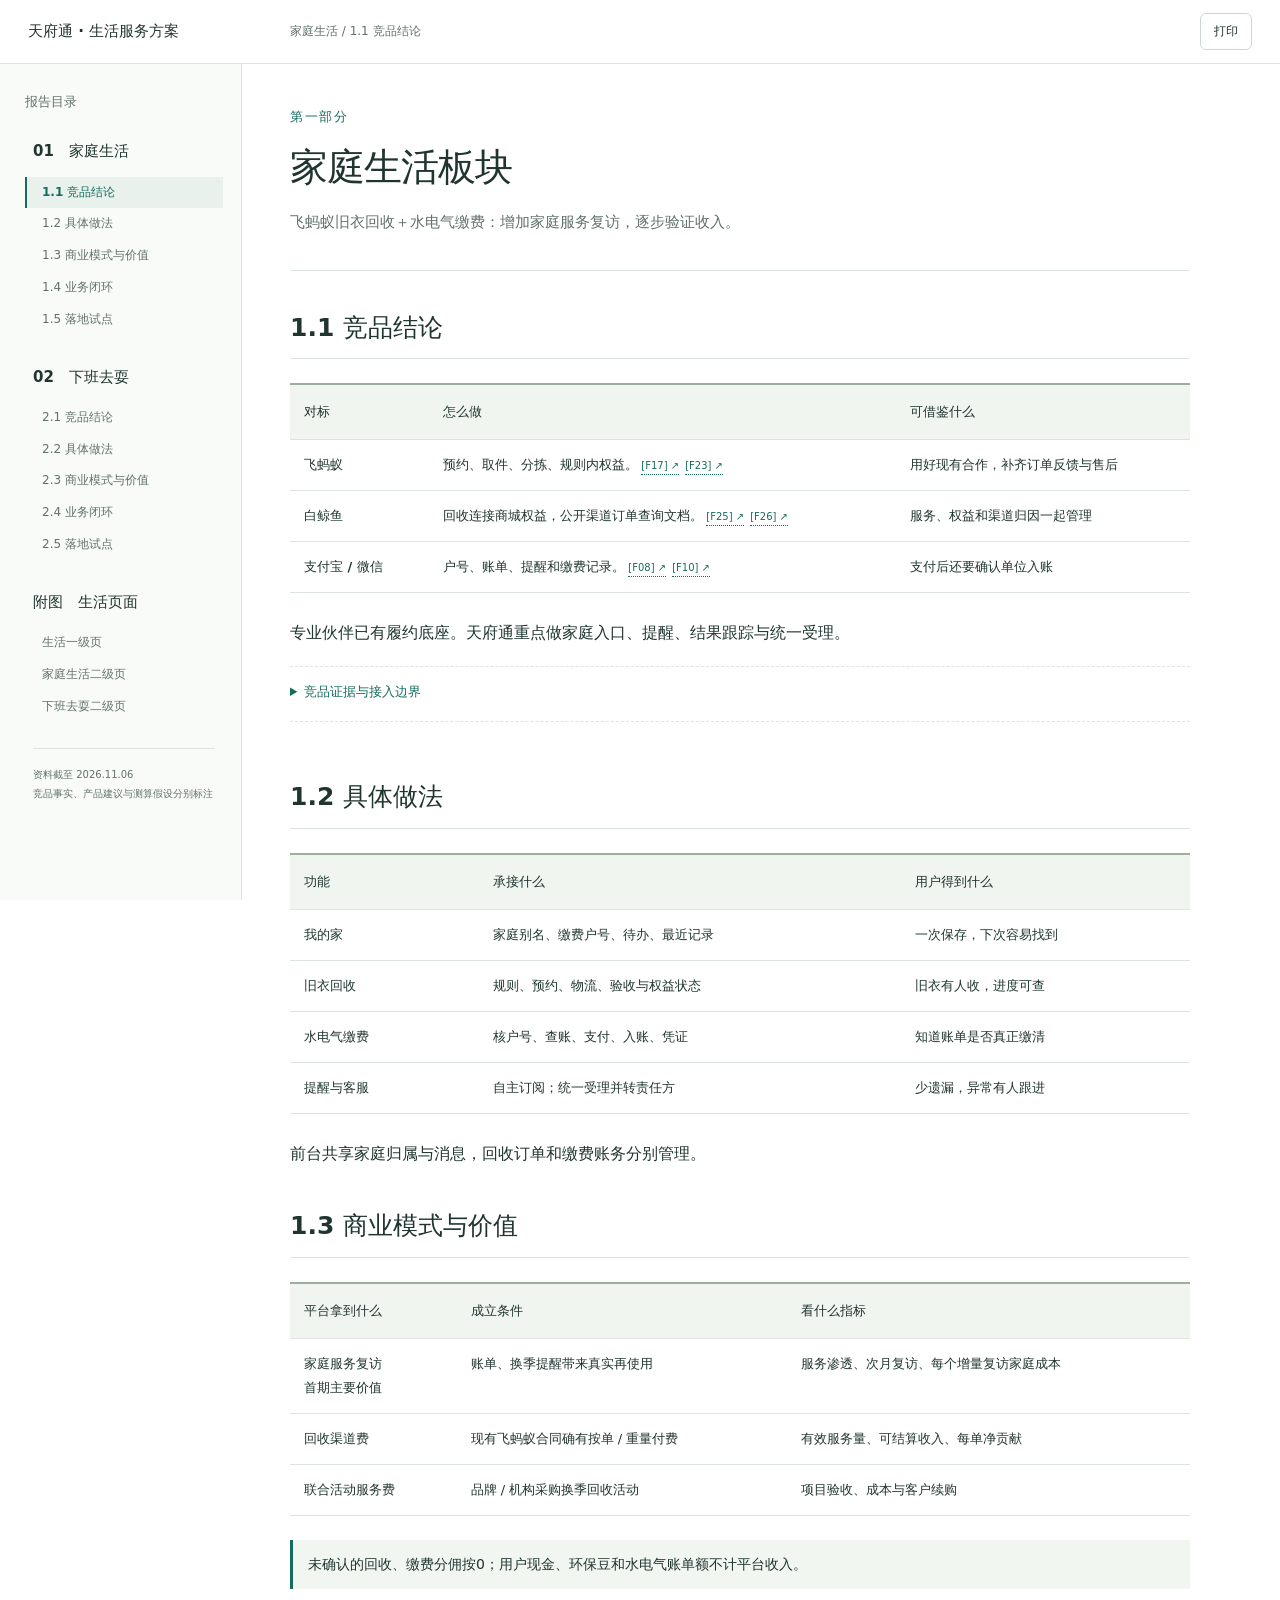
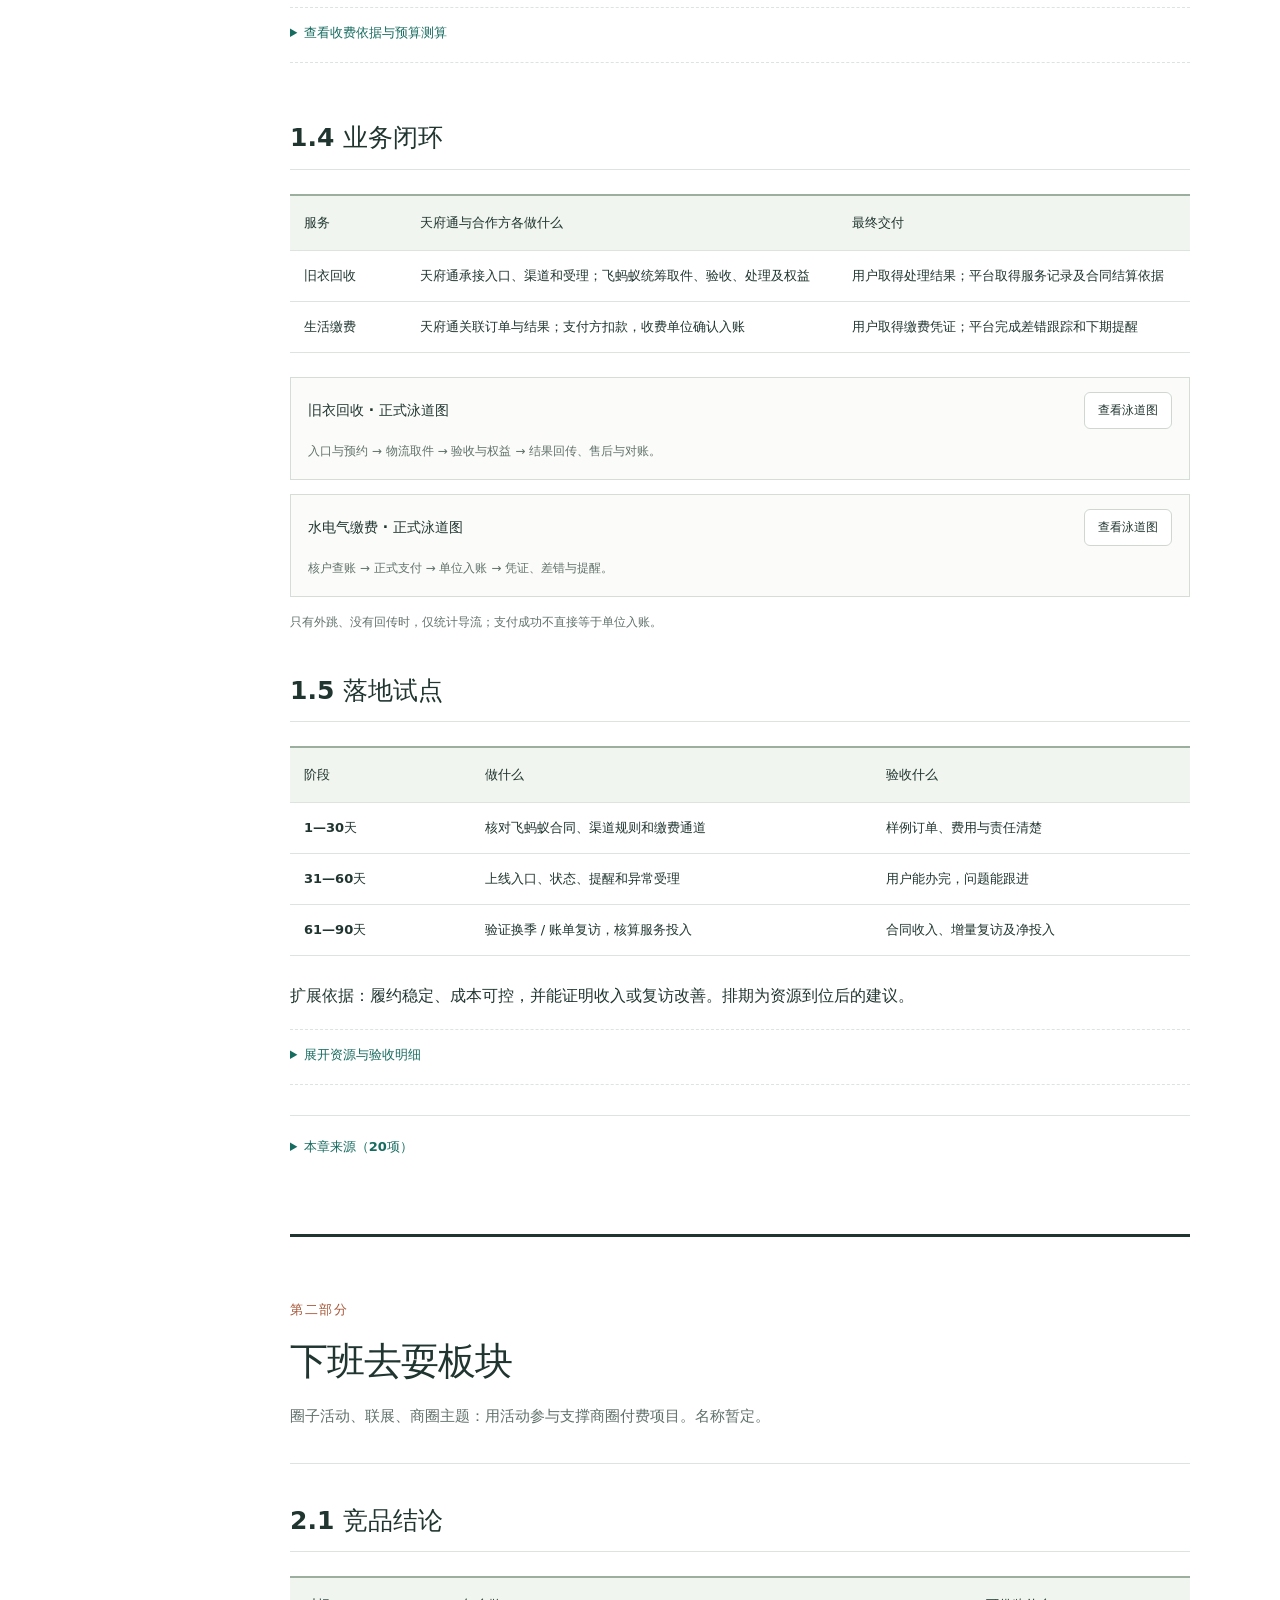
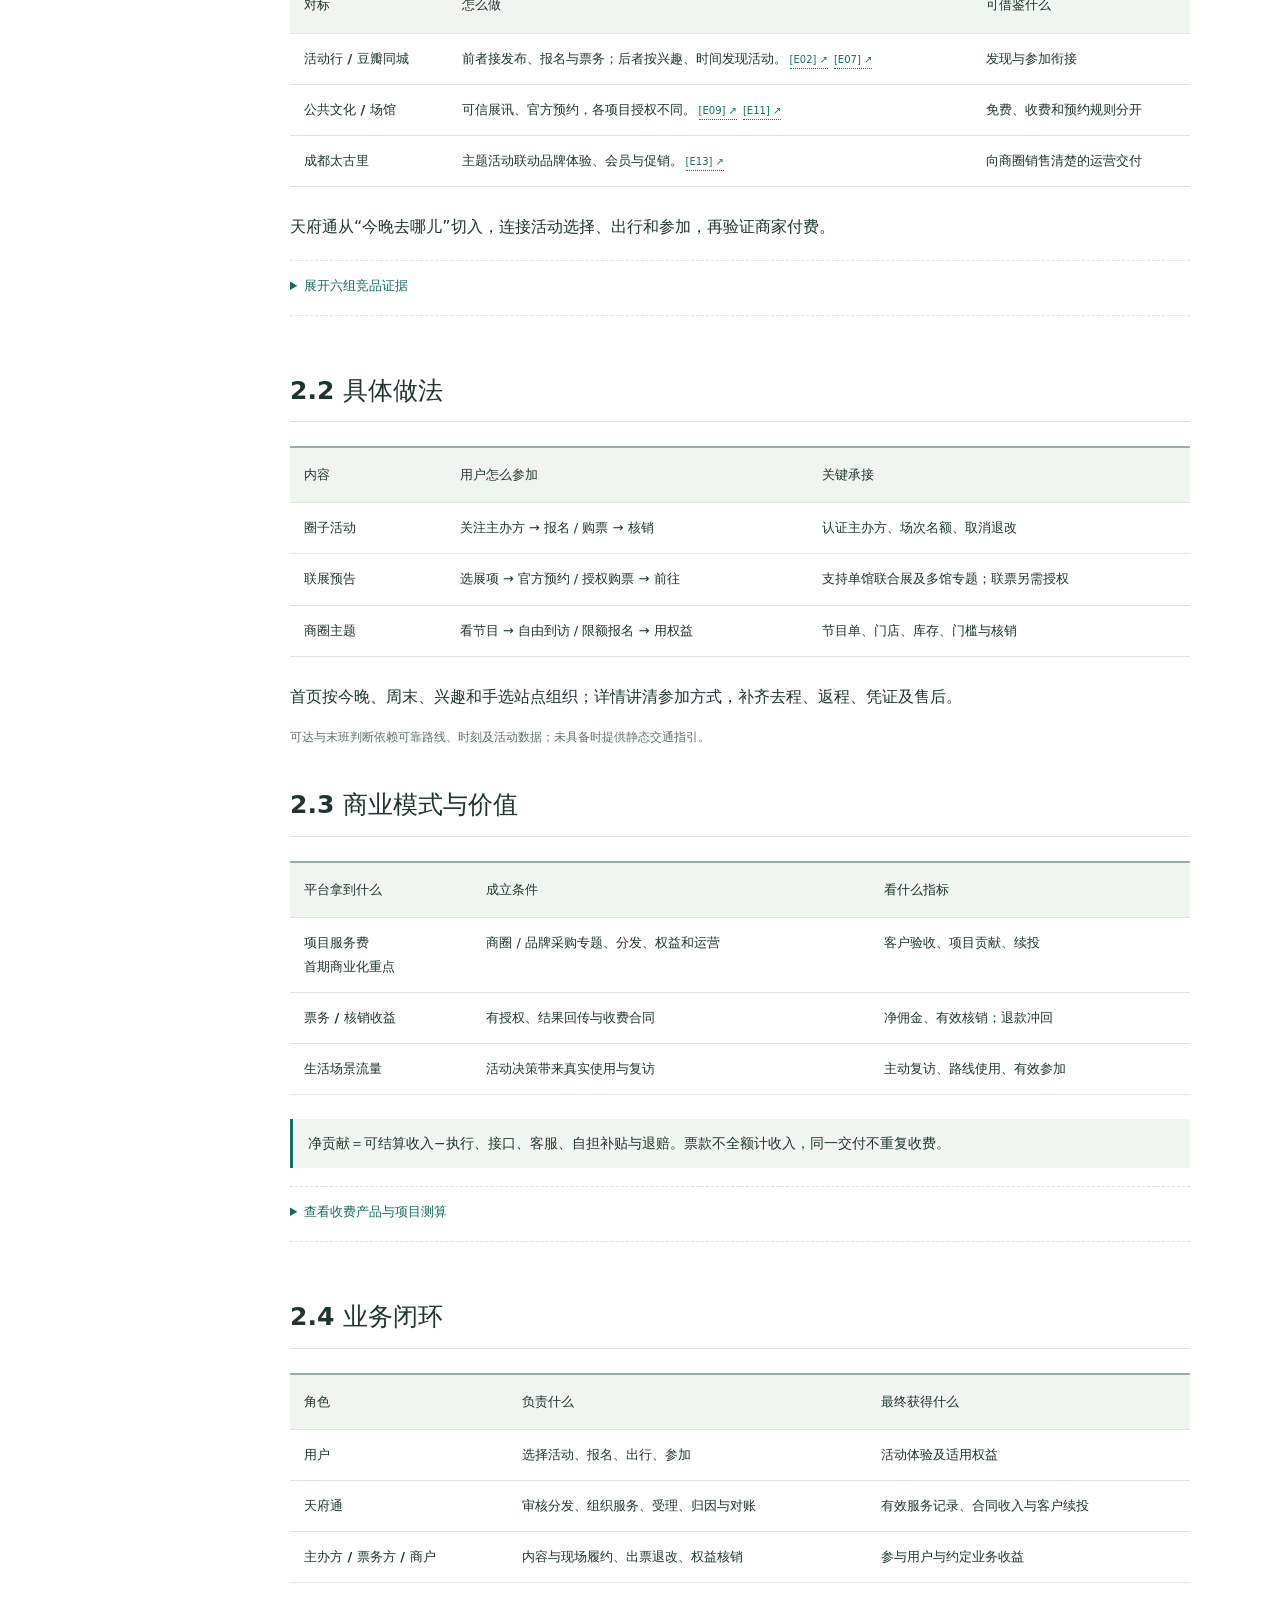
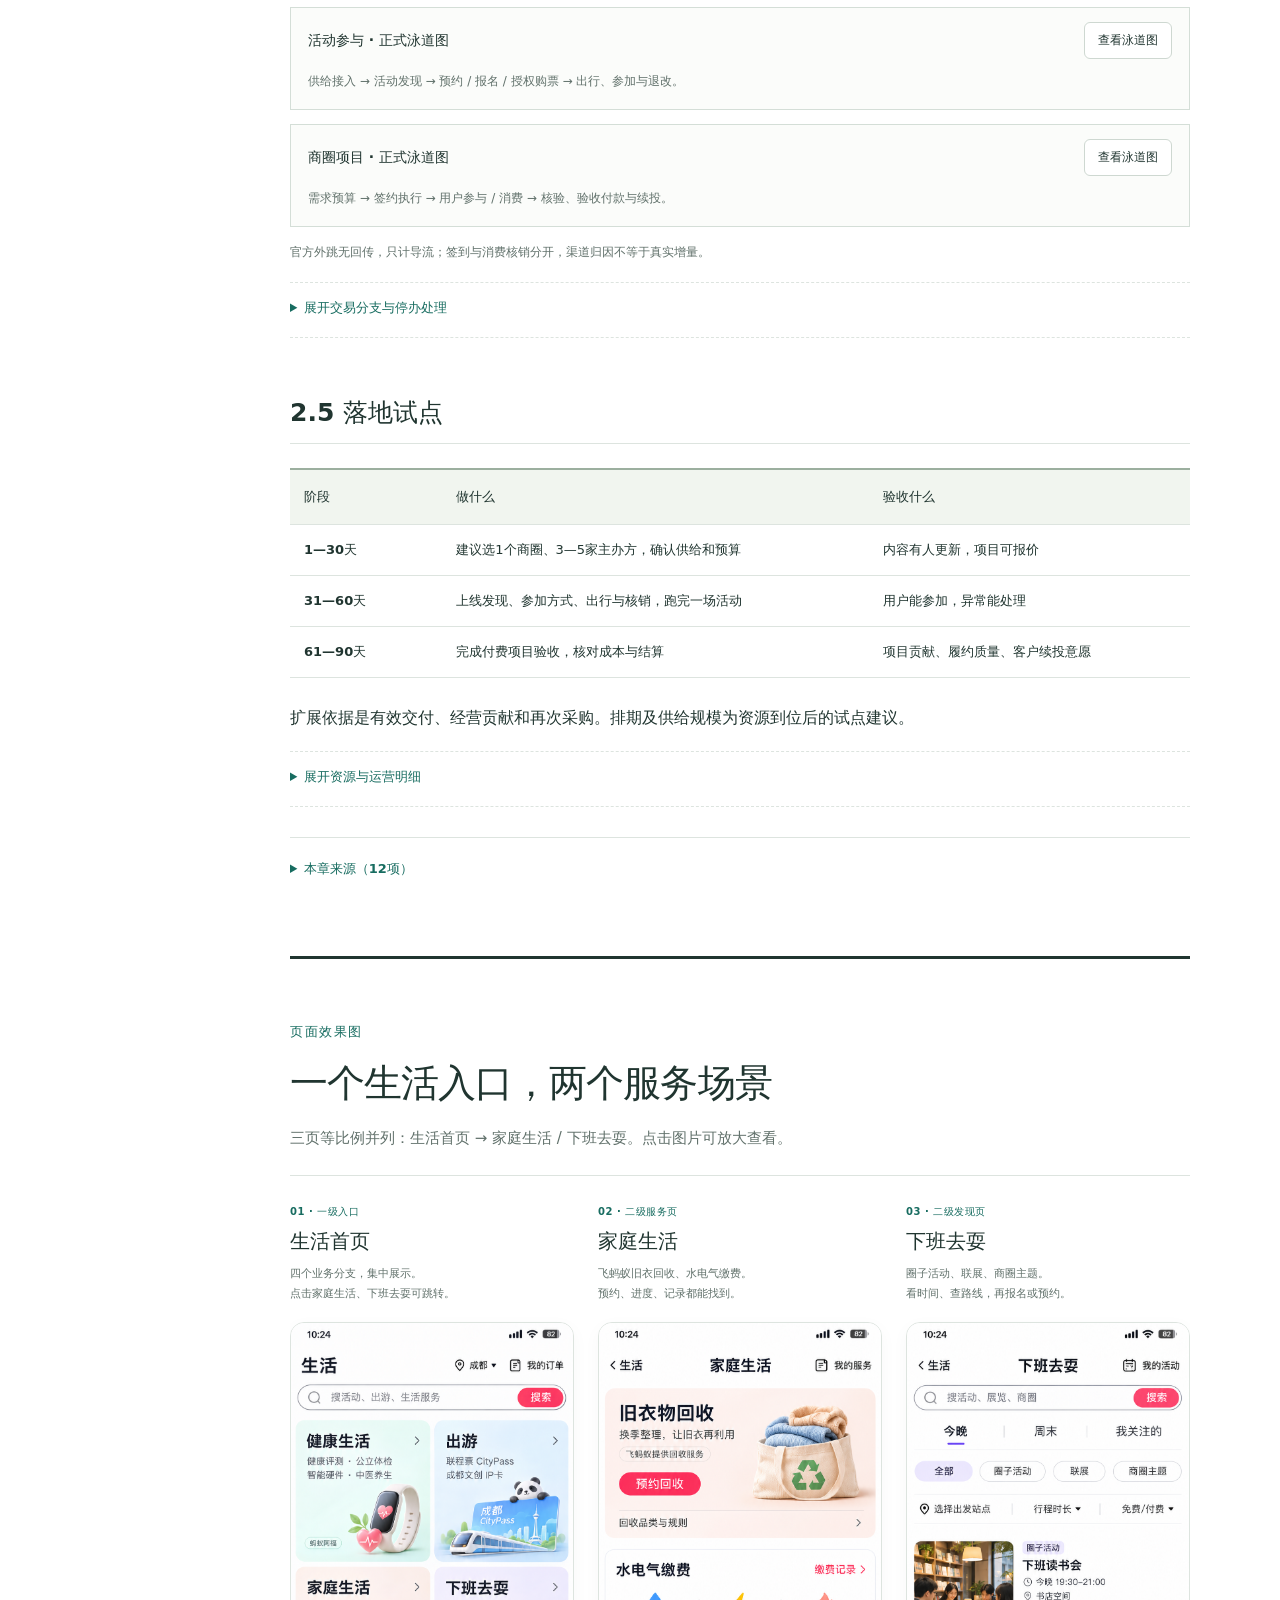
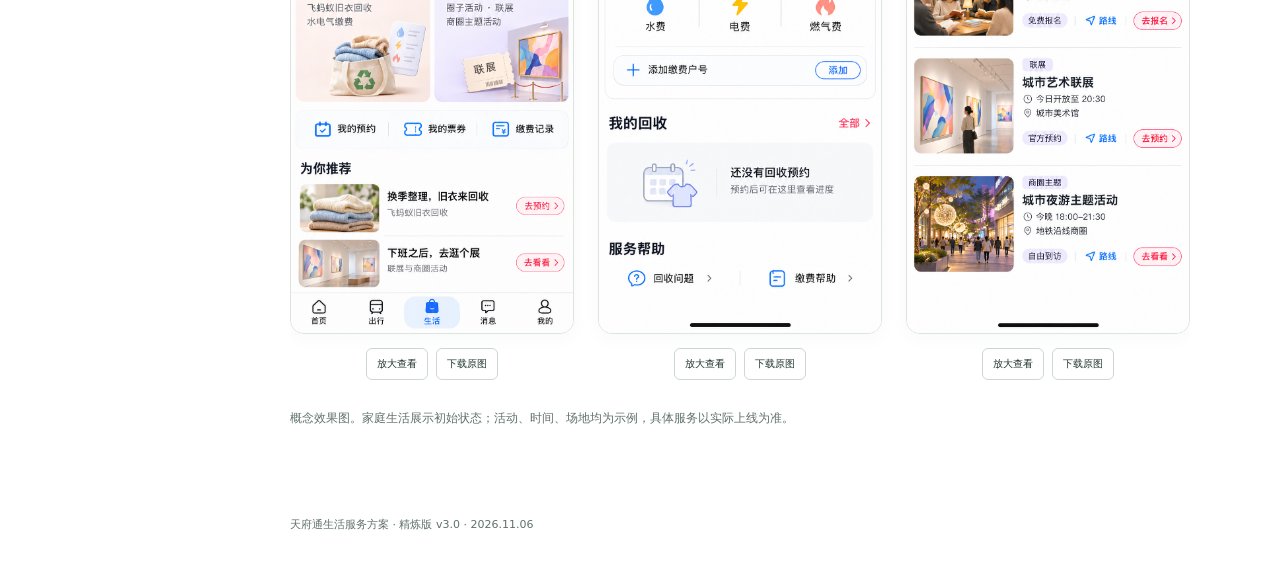
==== index.html @ 2bbd3fad "Publish complete Tianfutong life innovation report" ====
<!DOCTYPE html>

<html lang="zh-CN">
<head>
<meta charset="utf-8"/><meta content="width=device-width,initial-scale=1" name="viewport"/>
<meta content="#176c60" name="theme-color"/>
<meta content="家庭生活与下班去耍两个独立板块的商业化产品方案，分别展开竞品、产品、商业模式、角色流程、平台价值、测算和实施。" name="description"/>
<title>家庭生活与下班去耍｜商业化方案·精炼版</title>
<link href="styles-v2.css" rel="stylesheet"/><script defer="" src="app.js"></script>
</head>
<body>
<a class="skip" href="#family">跳至正文</a>
<header class="topbar">
<button aria-controls="report-toc" aria-expanded="false" class="button toc-toggle" id="toc-toggle" type="button">目录</button>
<a class="brand" href="#family">天府通 · 生活服务方案</a>
<span class="reading-location" id="reading-location">家庭生活</span>
<button class="button" id="print-report" type="button">打印</button>
</header>
<button aria-label="关闭目录" class="toc-backdrop" hidden="" id="toc-backdrop"></button>
<aside aria-label="报告目录" class="sidebar" id="report-toc">
<div class="toc-title">报告目录 <button aria-label="关闭目录" class="button toc-close" id="toc-close" type="button">关闭</button></div>
<nav aria-label="家庭生活目录" class="toc-group"><a class="toc-chapter" href="#family">01　家庭生活</a><ol><li><a href="#family-research" title="1.1 竞品结论">1.1 竞品结论</a></li><li><a href="#family-product" title="1.2 具体做法">1.2 具体做法</a></li><li><a href="#family-value" title="1.3 商业模式与价值">1.3 商业模式与价值</a></li><li><a href="#family-flow" title="1.4 业务闭环">1.4 业务闭环</a></li><li><a href="#family-rollout" title="1.5 落地试点">1.5 落地试点</a></li></ol></nav><nav aria-label="下班去耍目录" class="toc-group"><a class="toc-chapter" href="#events">02　下班去耍</a><ol><li><a href="#events-research" title="2.1 竞品结论">2.1 竞品结论</a></li><li><a href="#events-product" title="2.2 具体做法">2.2 具体做法</a></li><li><a href="#events-value" title="2.3 商业模式与价值">2.3 商业模式与价值</a></li><li><a href="#events-flow" title="2.4 业务闭环">2.4 业务闭环</a></li><li><a href="#events-rollout" title="2.5 落地试点">2.5 落地试点</a></li></ol></nav><nav aria-label="页面效果图目录" class="toc-group"><a class="toc-chapter" href="#life-home">附图　生活页面</a><ol><li><a href="#life-home-layout">生活一级页</a></li><li><a href="#family-life-layout">家庭生活二级页</a></li><li><a href="#afterwork-layout">下班去耍二级页</a></li></ol></nav>
<div class="toc-meta">资料截至 2026.11.06<br/>竞品事实、产品建议与测算假设分别标注</div>
</aside>
<main class="reading" id="main">
<article class="chapter" id="family">
<header class="chapter-header"><div class="chapter-number">第一部分</div><h1>家庭生活板块</h1><p class="chapter-scope">飞蚂蚁旧衣回收＋水电气缴费：增加家庭服务复访，逐步验证收入。</p></header>
<section class="report-section" id="family-research">
<h2>1.1 竞品结论</h2>
<div class="table-wrap"><table class="brief-table"><thead><tr><th>对标</th><th>怎么做</th><th>可借鉴什么</th></tr></thead><tbody>
<tr><td>飞蚂蚁</td><td>预约、取件、分拣、规则内权益。<a class="source" href="https://www.fmy90.com/" rel="noopener noreferrer" target="_blank" title="飞蚂蚁官网">[F17] ↗</a><a class="source" href="https://wechat.fmy90.com/fmy90/public/index.php/index/orders/appsy" rel="noopener noreferrer" target="_blank" title="飞蚂蚁：预约收衣">[F23] ↗</a></td><td>用好现有合作，补齐订单反馈与售后</td></tr>
<tr><td>白鲸鱼</td><td>回收连接商城权益，公开渠道订单查询文档。<a class="source" href="https://www.52bjy.com/about/index.html" rel="noopener noreferrer" target="_blank" title="白鲸鱼：关于我们">[F25] ↗</a><a class="source" href="https://www.52bjy.com/doc/" rel="noopener noreferrer" target="_blank" title="白鲸鱼官方文档中心">[F26] ↗</a></td><td>服务、权益和渠道归因一起管理</td></tr>
<tr><td>支付宝 / 微信</td><td>户号、账单、提醒和缴费记录。<a class="source" href="https://cschannel.alipay.com/mobile/helpDetail.htm?help_id=251393" rel="noopener noreferrer" target="_blank" title="支付宝：如何查询水电煤缴费记录">[F08] ↗</a><a class="source" href="https://pay.wechatpay.cn/static/solution/solution_detail_payment.shtml" rel="noopener noreferrer" target="_blank" title="微信支付：智慧生活缴费">[F10] ↗</a></td><td>支付后还要确认单位入账</td></tr>
</tbody></table></div>
<p>专业伙伴已有履约底座。天府通重点做家庭入口、提醒、结果跟踪与统一受理。</p>
<details class="supplement"><summary>竞品证据与接入边界</summary>
<div class="case-list">
<div class="case-study">
<h4>飞蚂蚁：预约、取件和分拣处理由合作方承接</h4>
<p>官网提供微信、支付宝小程序及App入口；企业介绍披露旧衣物回收、分拣、二手流通、材料再生及资源化利用。隐私协议列运营主体为上海善衣网络科技有限公司。<a class="source" href="https://www.fmy90.com/" rel="noopener noreferrer" target="_blank" title="飞蚂蚁官网">[F17] ↗</a><a class="source" href="https://www.fmy90.com/about.html" rel="noopener noreferrer" target="_blank" title="飞蚂蚁：关于我们">[F18] ↗</a><a class="source" href="https://wechat.fmy90.com/fmy90/public/index.php/index/publicpage?id=141" rel="noopener noreferrer" target="_blank" title="飞蚂蚁用户隐私协议">[F20] ↗</a></p>
<div aria-label="飞蚂蚁旧衣回收流程归纳" class="mini-flow"><span>整理打包</span><i>→</i><span>预约取件</span><i>→</i><span>物流收件</span><i>→</i><span>分拣验收</span><i>→</i><span>规则内奖励 / 再利用</span></div>
<p><strong>用户获得什么：</strong>App Store开发者描述包含有偿回收、环保豆与福利商城。宣传价格上限、免运费及响应时效不直接作为天府通专属渠道承诺。<a class="source" href="https://apps.apple.com/cn/app/飞蚂蚁旧衣服回收/id1513326910" rel="noopener noreferrer" target="_blank" title="飞蚂蚁旧衣服回收App：开发者产品描述">[F19] ↗</a></p>
<p><strong>预约怎么做：</strong>官方公开预约页列地址、联系人、日期与预估重量，城市列表含成都；具体地址可否服务仍要实时确认。权益按当单选择和验收规则发放，商城示例商品不等于自动赠送。<a class="source" href="https://wechat.fmy90.com/fmy90/public/index.php/index/orders/appsy" rel="noopener noreferrer" target="_blank" title="飞蚂蚁：预约收衣">[F23] ↗</a></p>
</div>
<div class="case-study">
<h4>白鲸鱼：回收连接权益，也提供渠道接入文档</h4>
<p>官网介绍预约、免费上门收衣、商城代金券 / 鲸鱼币与绿色商城；页面提供预约记录、积分记录和客服工单入口。相关兑换与覆盖仍按其实际规则。<a class="source" href="https://www.52bjy.com/about/index.html" rel="noopener noreferrer" target="_blank" title="白鲸鱼：关于我们">[F25] ↗</a></p>
<div aria-label="白鲸鱼旧衣回收流程归纳" class="mini-flow"><span>预约回收</span><i>→</i><span>上门收衣</span><i>→</i><span>规则内权益</span><i>→</i><span>商城使用</span><i>→</i><span>记录 / 客服</span></div>
<p><strong>渠道能力证据：</strong>官方文档目录公开第三方会员验证、网页版接入及按appkey查询订单列表 / 状态等内容。它证明同类平台可以将合作渠道产品化，不代表飞蚂蚁已开放同样接口。<a class="source" href="https://www.52bjy.com/doc/" rel="noopener noreferrer" target="_blank" title="白鲸鱼官方文档中心">[F26] ↗</a></p>
</div>
</div>
<p>飞蚂蚁公开FAQ为3公斤以上可预约、超过30公斤先客服审核；天府通渠道规则须核对现有合同。顺丰披露过揽收与工厂运输合作，不等于我方每单固定承运安排。<a class="source" href="https://wechat.fmy90.com/fmy90/public/index.php/index/consult/info.html?id=161" rel="noopener noreferrer" target="_blank" title="飞蚂蚁：衣物回收的标准及品类有哪些">[F21] ↗</a><a class="source" href="https://www.sf-express.com/chn/sc/news/361" rel="noopener noreferrer" target="_blank" title="顺丰×飞蚂蚁：环保回收物流合作">[F22] ↗</a></p>
<div class="table-wrap"><table class="wide"><thead><tr><th>对标对象</th><th>已核实的产品动作</th><th>经营 / 接入证据</th></tr></thead><tbody>
<tr><td>支付宝生活缴费</td><td>查看缴费记录、回单及失败原因；代扣需签约，由机构出账后发起扣款。<a class="source" href="https://cschannel.alipay.com/mobile/helpDetail.htm?help_id=251393" rel="noopener noreferrer" target="_blank" title="支付宝：如何查询水电煤缴费记录">[F08] ↗</a><a class="source" href="https://render.alipay.com/p/yuyan/180020010001201259/bank/JFDK.htm?page=JFDK" rel="noopener noreferrer" target="_blank" title="支付宝生活缴费代扣用户服务协议">[F09] ↗</a></td><td>未查得适用于天府通的统一分佣。2017年历史开发者文档写商务协商计费，不能作2026报价。<a class="source" href="https://developer.alibaba.com/docs/doc.htm?articleId=105324&amp;docType=1&amp;treeId=217" rel="noopener noreferrer" target="_blank" title="支付宝历史生活缴费产品介绍">[F16] ↗</a></td></tr>
<tr><td>微信支付智慧生活缴费</td><td>官方解决方案列授权绑户号、提醒、查询缴费、续费、发票及服务信息。不同单位开放能力有差异。<a class="source" href="https://pay.wechatpay.cn/static/solution/solution_detail_payment.shtml" rel="noopener noreferrer" target="_blank" title="微信支付：智慧生活缴费">[F10] ↗</a></td><td>2026年接入文档要求审核签约、项目管理、联调及对账；不等于我方已获得接入资格。<a class="source" href="https://pay.wechatpay.cn/doc/v3/institution/4019811311" rel="noopener noreferrer" target="_blank" title="微信支付：间联生活缴费对接流程">[F15] ↗</a></td></tr>
<tr><td>成都本地官方渠道</td><td>成都供水、成都燃气的官方名单列微信、支付宝、天府市民云等；国家电网有线上服务入口。<a class="source" href="https://www.cdwater.com.cn/htm/detail_64399.html" rel="noopener noreferrer" target="_blank" title="成都供水：水费缴纳渠道一览表">[F11] ↗</a><a class="source" href="https://www.cdgas.com/serviceGuid/guide-3/index.html" rel="noopener noreferrer" target="_blank" title="成都燃气业务办理指南">[F12] ↗</a><a class="source" href="https://95598.cn/a/" rel="noopener noreferrer" target="_blank" title="国家电网统一线上服务入口">[F13] ↗</a></td><td>本次未获得天府通相关合作合同和交易回传证据；未列入公开名单也不等于内部没有合作</td></tr>
</tbody></table></div>
<p>天府通公开定位含本地资讯与周边优惠。新增家庭服务仍须确认覆盖、授权及状态回传。<a class="source" href="https://www.cdtft.cn/" rel="noopener noreferrer" target="_blank" title="天府通官网">[G01] ↗</a></p>
</details>
</section>
<section class="report-section" id="family-product">
<h2>1.2 具体做法</h2>
<div class="table-wrap"><table class="brief-table"><thead><tr><th>功能</th><th>承接什么</th><th>用户得到什么</th></tr></thead><tbody>
<tr><td>我的家</td><td>家庭别名、缴费户号、待办、最近记录</td><td>一次保存，下次容易找到</td></tr>
<tr><td>旧衣回收</td><td>规则、预约、物流、验收与权益状态</td><td>旧衣有人收，进度可查</td></tr>
<tr><td>水电气缴费</td><td>核户号、查账、支付、入账、凭证</td><td>知道账单是否真正缴清</td></tr>
<tr><td>提醒与客服</td><td>自主订阅；统一受理并转责任方</td><td>少遗漏，异常有人跟进</td></tr>
</tbody></table></div>
<p>前台共享家庭归属与消息，回收订单和缴费账务分别管理。</p>
</section>
<section class="report-section" id="family-value">
<h2>1.3 商业模式与价值</h2>
<div class="table-wrap"><table class="brief-table"><thead><tr><th>平台拿到什么</th><th>成立条件</th><th>看什么指标</th></tr></thead><tbody>
<tr><td><strong>家庭服务复访</strong><br/>首期主要价值</td><td>账单、换季提醒带来真实再使用</td><td>服务渗透、次月复访、每个增量复访家庭成本</td></tr>
<tr><td><strong>回收渠道费</strong></td><td>现有飞蚂蚁合同确有按单 / 重量付费</td><td>有效服务量、可结算收入、每单净贡献</td></tr>
<tr><td><strong>联合活动服务费</strong></td><td>品牌 / 机构采购换季回收活动</td><td>项目验收、成本与客户续购</td></tr>
</tbody></table></div>
<p class="key-line">未确认的回收、缴费分佣按0；用户现金、环保豆和水电气账单额不计平台收入。</p>
<details class="supplement"><summary>查看收费依据与预算测算</summary>
<p>“换季旧衣回收周”可交付预约入口、活动组织、权益和回收报告。中金支付有专属通道及线下点位合作案例；四川银行有权益运营采购案例，均不能直接推定我方收费条款。<a class="source" href="https://www.cpcn.com.cn/news/news_543e20af-7d30-4385-8356-5124f68a67de.html" rel="noopener noreferrer" target="_blank" title="中金支付2021年度旧衣回收活动">[F24] ↗</a><a class="source" href="https://www.scbank.cn/cn/col322/5678451.html" rel="noopener noreferrer" target="_blank" title="四川银行：文旅综合商圈特色权益活动采购公告">[G02] ↗</a></p>
<div class="table-wrap"><table class="wide"><thead><tr><th>业务</th><th>付费方与计费依据</th><th>我方收入 / 成本</th><th>合同与验收条件</th></tr></thead><tbody>
<tr><td>旧衣回收合作渠道</td><td>先核对现有飞蚂蚁合同：是否为合格完单、有效重量或其他约定口径支付渠道费用</td><td><strong>分佣未确认前按0</strong>；用户回收款、环保豆与后端材料收益均不作为天府通收入</td><td>有效回收的定义、渠道号、取件 / 验收 / 奖励回传、归因、异常扣减与结算周期</td></tr>
<tr><td>旧衣循环主题活动</td><td>品牌、商圈或社区购买换季回收日、会员环保活动等运营交付</td><td>有明确采购合同时收项目服务费；物流、物料、场地、奖励由谁承担须单列</td><td>可交付的回收服务、活动规模与周期、权益及核销、回收结果、内容授权、客户验收</td></tr>
<tr><td>水电气缴费</td><td>对用户提供基础便民服务；渠道或机构付费须另获书面合同</td><td><strong>直接分佣基线＝0</strong>；预算支付接入、通知、客服和维护成本</td><td>收费单位授权、正式支付 / 代收通道、入账回传、三方对账、错缴及退款处理</td></tr>
<tr><td>缴费 / 回收后的权益</td><td>品牌、商户或银行购买自愿参与的营销活动</td><td>独立项目服务费或可验证核销费用；补贴预算与服务费分别核算</td><td>采购合同、权益成本承担、核销凭证、活动交付与发票；不以领券量代替收入</td></tr>
</tbody></table></div>
<p>演示假设：300单、渠道费0、单均自担0.8元、固定成本3,000元，月净投入3,240元。请用实际合同与成本替换；不含总部管理、建设投入及税费差异。</p>
<section aria-labelledby="recycle-calc-title" class="calc-card" id="recycle-calculator">
<div class="calc-header"><h3 id="recycle-calc-title">旧衣回收 · 服务预算</h3><span class="tag assume">示例假设</span></div>
<div class="calc-grid">
<label class="field full">渠道费用情景（实际按合同）<select id="r-mode"><option value="order">按有效订单计费</option><option value="weight">按可结算重量计费</option></select></label>
<label class="field">有效回收订单数 / 月<input id="r-orders" max="1000000" min="0" step="1" type="number" value="300"/></label>
<label class="field"><span id="r-unit-label">单均渠道费 / 元（未知按0）</span><input id="r-fee" max="10000" min="0" step="0.1" type="number" value="0"/></label>
<label class="field" hidden="" id="r-weight-field">可结算验收重量 / 公斤<input id="r-weight" max="10000000" min="0" step="0.1" type="number" value="1800"/></label>
<label class="field">平台单均自担成本 / 元<input id="r-variable" max="10000" min="0" step="0.1" type="number" value="0.8"/></label>
<label class="field">平台月固定运营成本 / 元<input id="r-fixed" max="10000000" min="0" step="100" type="number" value="3000"/></label>
<label class="field full">已确认、无重复计费的活动服务收入 / 元<input id="r-campaign" max="10000000" min="0" step="100" type="number" value="0"/></label>
<label class="field full">未计入上方成本的活动自担增量成本 / 元<input id="r-campaign-cost" max="10000000" min="0" step="100" type="number" value="0"/></label>
</div>
<div class="formula">渠道收入＝订单数×单价，或验收公斤数×单价<br/>贡献＝渠道收入＋活动收入−单均 / 固定成本−活动增量成本<br/>用户现金 / 环保豆及合作方承担的运费不重复计入我方收支</div>
<div aria-live="polite" class="calc-result"><div class="calc-total" id="r-total"><span>月度经营贡献</span><strong id="r-profit">—</strong></div><div class="bar-row"><span>收入</span><div class="bar-track"><div class="bar" id="r-revenue-bar"></div></div><output id="r-revenue">—</output></div><div class="bar-row"><span>成本</span><div class="bar-track"><div class="bar cost" id="r-cost-bar"></div></div><output id="r-cost">—</output></div><p class="calc-comment" id="r-comment"></p></div>
</section>
</details>
</section>
<section class="report-section" id="family-flow">
<h2>1.4 业务闭环</h2>
<div class="table-wrap"><table class="brief-table"><thead><tr><th>服务</th><th>天府通与合作方各做什么</th><th>最终交付</th></tr></thead><tbody>
<tr><td>旧衣回收</td><td>天府通承接入口、渠道和受理；飞蚂蚁统筹取件、验收、处理及权益</td><td>用户取得处理结果；平台取得服务记录及合同结算依据</td></tr>
<tr><td>生活缴费</td><td>天府通关联订单与结果；支付方扣款，收费单位确认入账</td><td>用户取得缴费凭证；平台完成差错跟踪和下期提醒</td></tr>
</tbody></table></div>
<figure class="diagram compact"><figcaption><strong>旧衣回收 · 正式泳道图</strong><button class="button" data-open-diagram="" type="button">查看泳道图</button></figcaption><button aria-label="放大：旧衣回收 · 正式泳道图" class="diagram-open" data-open-diagram="" type="button"><img alt="入口与预约 → 物流取件 → 验收与权益 → 结果回传、售后与对账。" loading="lazy" src="diagrams/family-clothes.svg"/></button><p class="fig-note">入口与预约 → 物流取件 → 验收与权益 → 结果回传、售后与对账。</p></figure>
<figure class="diagram compact"><figcaption><strong>水电气缴费 · 正式泳道图</strong><button class="button" data-open-diagram="" type="button">查看泳道图</button></figcaption><button aria-label="放大：水电气缴费 · 正式泳道图" class="diagram-open" data-open-diagram="" type="button"><img alt="核户查账 → 正式支付 → 单位入账 → 凭证、差错与提醒。" loading="lazy" src="diagrams/family-utilities.svg"/></button><p class="fig-note">核户查账 → 正式支付 → 单位入账 → 凭证、差错与提醒。</p></figure>
<p class="small-note">只有外跳、没有回传时，仅统计导流；支付成功不直接等于单位入账。</p>
</section>
<section class="report-section" id="family-rollout">
<h2>1.5 落地试点</h2>
<div class="table-wrap"><table class="brief-table"><thead><tr><th>阶段</th><th>做什么</th><th>验收什么</th></tr></thead><tbody>
<tr><td>1—30天</td><td>核对飞蚂蚁合同、渠道规则和缴费通道</td><td>样例订单、费用与责任清楚</td></tr>
<tr><td>31—60天</td><td>上线入口、状态、提醒和异常受理</td><td>用户能办完，问题能跟进</td></tr>
<tr><td>61—90天</td><td>验证换季 / 账单复访，核算服务投入</td><td>合同收入、增量复访及净投入</td></tr>
</tbody></table></div>
<p>扩展依据：履约稳定、成本可控，并能证明收入或复访改善。排期为资源到位后的建议。</p>
<details class="supplement"><summary>展开资源与验收明细</summary><div class="table-wrap"><table><thead><tr><th>责任方</th><th>需要交付什么</th></tr></thead><tbody>
<tr><td>飞蚂蚁及配套履约方</td><td>旧衣标准、地址与时段覆盖、预约及运单状态、验收和权益规则、异常受理与升级、渠道费用及结算口径</td></tr>
<tr><td>收费单位 / 正式代收方</td><td>单位覆盖、户号与账单、交易授权、支付及入账结果、发票入口、查单与错缴退款规则、差错对账</td></tr>
<tr><td>天府通产品、技术与客服</td><td>家庭归属、授权与订单映射、消息订阅、状态展示、受理工单、经营看板；不采集与服务无关的合作方数据</td></tr>
<tr><td>活动采购方（如有）</td><td>预算、品牌内容、权益与费用承担、活动验收标准；平台不先行假设存在采购收入</td></tr>
</tbody></table></div><p>回收分别统计预约、揽收、签收、验收及权益处理；缴费分别统计支付、入账和退款。换季提醒与营销自愿订阅，增量复访需合适对照。</p></details>
<details class="chapter-sources"><summary>本章来源（20项）</summary><p class="source-note">资料截至2026-11-06；合作基础来自本次讨论，未查阅合同或完成真实交易，当前规则和接口须另行验收。</p><ol class="source-list"><li class="source-item" id="source-F08"><span class="source-id">F08</span><a href="https://cschannel.alipay.com/mobile/helpDetail.htm?help_id=251393" rel="noopener noreferrer" target="_blank">支付宝：如何查询水电煤缴费记录 ↗</a><p>平台官方帮助 · 未标发布日期；缴费记录与回单，部分入口名称可能较旧 · 2026-11-06查阅</p></li>
<li class="source-item" id="source-F09"><span class="source-id">F09</span><a href="https://render.alipay.com/p/yuyan/180020010001201259/bank/JFDK.htm?page=JFDK" rel="noopener noreferrer" target="_blank">支付宝生活缴费代扣用户服务协议 ↗</a><p>平台官方协议 · 未标更新日期；机构出账、代扣授权及失败处理 · 2026-11-06查阅</p></li>
<li class="source-item" id="source-F10"><span class="source-id">F10</span><a href="https://pay.wechatpay.cn/static/solution/solution_detail_payment.shtml" rel="noopener noreferrer" target="_blank">微信支付：智慧生活缴费 ↗</a><p>平台官方解决方案 · 未标发布日期；绑定、提醒、查询、续费及单位服务能力 · 2026-11-06查阅</p></li>
<li class="source-item" id="source-F11"><span class="source-id">F11</span><a href="https://www.cdwater.com.cn/htm/detail_64399.html" rel="noopener noreferrer" target="_blank">成都供水：水费缴纳渠道一览表 ↗</a><p>公用事业企业官网 · 未标发布日期；渠道、供水区域及数电发票入口 · 2026-11-06查阅</p></li>
<li class="source-item" id="source-F12"><span class="source-id">F12</span><a href="https://www.cdgas.com/serviceGuid/guide-3/index.html" rel="noopener noreferrer" target="_blank">成都燃气业务办理指南 ↗</a><p>公用事业企业官网 · 动态指南；代收渠道、各经营主体与发票指引 · 2026-11-06查阅</p></li>
<li class="source-item" id="source-F13"><span class="source-id">F13</span><a href="https://95598.cn/a/" rel="noopener noreferrer" target="_blank">国家电网统一线上服务入口 ↗</a><p>公用事业官方服务入口 · 动态页面，部分正文依赖脚本；不作为四川对外接口开放证据 · 2026-11-06查阅</p></li>
<li class="source-item" id="source-F15"><span class="source-id">F15</span><a href="https://pay.wechatpay.cn/doc/v3/institution/4019811311" rel="noopener noreferrer" target="_blank">微信支付：间联生活缴费对接流程 ↗</a><p>平台官方开发者文档 · 2026-05-25更新；审核签约、项目接入、联调及对账 · 2026-11-06查阅</p></li>
<li class="source-item" id="source-F16"><span class="source-id">F16</span><a href="https://developer.alibaba.com/docs/doc.htm?articleId=105324&amp;docType=1&amp;treeId=217" rel="noopener noreferrer" target="_blank">支付宝历史生活缴费产品介绍 ↗</a><p>平台历史开发者文档 · 2017-03-23更新；仅研究历史机制，不证明当前资格、费率或我方分佣 · 2026-11-06查阅</p></li>
<li class="source-item" id="source-F17"><span class="source-id">F17</span><a href="https://www.fmy90.com/" rel="noopener noreferrer" target="_blank">飞蚂蚁官网 ↗</a><p>合作方企业官网 · 未标发布日期；微信 / 支付宝小程序、App及企业联系入口 · 2026-11-06查阅</p></li>
<li class="source-item" id="source-F18"><span class="source-id">F18</span><a href="https://www.fmy90.com/about.html" rel="noopener noreferrer" target="_blank">飞蚂蚁：关于我们 ↗</a><p>合作方企业官网 · 未标发布日期；旧衣回收、分拣、二手流通与材料再生；不采用宣传性规模数据 · 2026-11-06查阅</p></li>
<li class="source-item" id="source-F19"><span class="source-id">F19</span><a href="https://apps.apple.com/cn/app/飞蚂蚁旧衣服回收/id1513326910" rel="noopener noreferrer" target="_blank">飞蚂蚁旧衣服回收App：开发者产品描述 ↗</a><p>开发者在App Store发布的产品信息 · 动态页面；现金 / 环保豆 / 商城为产品描述，宣传价格和时效不作为我方渠道承诺 · 2026-11-06查阅</p></li>
<li class="source-item" id="source-F20"><span class="source-id">F20</span><a href="https://wechat.fmy90.com/fmy90/public/index.php/index/publicpage?id=141" rel="noopener noreferrer" target="_blank">飞蚂蚁用户隐私协议 ↗</a><p>合作方官方协议 · 协议版本2025-12-09；运营主体、状态与授权机制，不证明向天府通开放接口 · 2026-11-06查阅</p></li>
<li class="source-item" id="source-F21"><span class="source-id">F21</span><a href="https://wechat.fmy90.com/fmy90/public/index.php/index/consult/info.html?id=161" rel="noopener noreferrer" target="_blank">飞蚂蚁：衣物回收的标准及品类有哪些 ↗</a><p>合作方官方客服FAQ · 未标日期；公开3公斤以上及超过30公斤的规则，实际合作渠道须另核对 · 2026-11-06查阅</p></li>
<li class="source-item" id="source-F22"><span class="source-id">F22</span><a href="https://www.sf-express.com/chn/sc/news/361" rel="noopener noreferrer" target="_blank">顺丰×飞蚂蚁：环保回收物流合作 ↗</a><p>履约合作方官网 · 正文讨论2024年合作；揽收、工厂计费重及运输组织，不作我方成本或时效承诺 · 2026-11-06查阅</p></li>
<li class="source-item" id="source-F23"><span class="source-id">F23</span><a href="https://wechat.fmy90.com/fmy90/public/index.php/index/orders/appsy" rel="noopener noreferrer" target="_blank">飞蚂蚁：预约收衣 ↗</a><p>合作方公开预约页面 · 未标日期；地址、日期、预估重量、成都城市选项及奖励条件；未提交真实订单 · 2026-11-06查阅</p></li>
<li class="source-item" id="source-F24"><span class="source-id">F24</span><a href="https://www.cpcn.com.cn/news/news_543e20af-7d30-4385-8356-5124f68a67de.html" rel="noopener noreferrer" target="_blank">中金支付2021年度旧衣回收活动 ↗</a><p>企业合作方官网 · 2021-12-03历史案例；专属线上通道和含成都分公司的线下点位，不证明收费模式 · 2026-11-06查阅</p></li>
<li class="source-item" id="source-F25"><span class="source-id">F25</span><a href="https://www.52bjy.com/about/index.html" rel="noopener noreferrer" target="_blank">白鲸鱼：关于我们 ↗</a><p>同类竞品企业官网 · 未标日期；预约、免费上门、代金券 / 鲸鱼币及绿色商城 · 2026-11-06查阅</p></li>
<li class="source-item" id="source-F26"><span class="source-id">F26</span><a href="https://www.52bjy.com/doc/" rel="noopener noreferrer" target="_blank">白鲸鱼官方文档中心 ↗</a><p>同类竞品官方文档 · 动态目录；会员验证、网页接入及订单状态查询文档，未验证现行接口可用性 · 2026-11-06查阅</p></li>
<li class="source-item" id="source-G01"><span class="source-id">G01</span><a href="https://www.cdtft.cn/" rel="noopener noreferrer" target="_blank">天府通官网 ↗</a><p>企业官网 · 未标发布日期；乘车支付、本地资讯及周边优惠的公开产品定位 · 2026-11-06查阅</p></li>
<li class="source-item" id="source-G02"><span class="source-id">G02</span><a href="https://www.scbank.cn/cn/col322/5678451.html" rel="noopener noreferrer" target="_blank">四川银行：文旅综合商圈特色权益活动采购公告 ↗</a><p>银行官方采购公告 · 2025-12-02；包括民生缴费、商圈与出行，区分补贴及服务费；仅证明采购模式 · 2026-11-06查阅</p></li></ol></details>
</section>
</article>
<!-- END FAMILY -->
<article class="chapter events" id="events">
<header class="chapter-header"><div class="chapter-number">第二部分</div><h1>下班去耍板块</h1><p class="chapter-scope">圈子活动、联展、商圈主题：用活动参与支撑商圈付费项目。名称暂定。</p></header>
<section class="report-section" id="events-research">
<h2>2.1 竞品结论</h2>
<div class="table-wrap"><table class="brief-table"><thead><tr><th>对标</th><th>怎么做</th><th>可借鉴什么</th></tr></thead><tbody>
<tr><td>活动行 / 豆瓣同城</td><td>前者接发布、报名与票务；后者按兴趣、时间发现活动。<a class="source" href="https://www.huodongxing.com/terms" rel="noopener noreferrer" target="_blank" title="活动行服务条款">[E02] ↗</a><a class="source" href="https://www.douban.com/location/chengdu/events/future-party" rel="noopener noreferrer" target="_blank" title="豆瓣同城：成都近期聚会">[E07] ↗</a></td><td>发现与参加衔接</td></tr>
<tr><td>公共文化 / 场馆</td><td>可信展讯、官方预约，各项目授权不同。<a class="source" href="https://www.mct.gov.cn/wlbphone/wlbydd/xxfb/qglb/sc/202406/t20240604_953278.html" rel="noopener noreferrer" target="_blank" title="四川：解码新时代文化馆样态">[E09] ↗</a><a class="source" href="https://www.cdmuseum.com/xinwen/202507/4050.html" rel="noopener noreferrer" target="_blank" title="成都博物馆：关于规范暑期开放和讲解服务的公告">[E11] ↗</a></td><td>免费、收费和预约规则分开</td></tr>
<tr><td>成都太古里</td><td>主题活动联动品牌体验、会员与促销。<a class="source" href="https://www.taikooli-chengdu.com/en/cdtkl/activitypage/events/event60/" rel="noopener noreferrer" target="_blank" title="成都太古里：Becoming The River">[E13] ↗</a></td><td>向商圈销售清楚的运营交付</td></tr>
</tbody></table></div>
<p>天府通从“今晚去哪儿”切入，连接活动选择、出行和参加，再验证商家付费。</p>
<details class="supplement"><summary>展开六组竞品证据</summary><div class="table-wrap"><table class="wide"><thead><tr><th>对标样本</th><th>竞品具体怎么做</th><th>商业模式证据</th></tr></thead><tbody>
<tr><td>活动行<br/><span class="small muted">活动经营平台</span></td><td>主办方配置活动、票种与报名表；电子票、扫码签到、退改和活动后结算；另提供推广服务。<a class="source" href="https://media.huodongxing.com/2026/03/04/发布活动指引/" rel="noopener noreferrer" target="_blank" title="活动行：发布活动指引">[E01] ↗</a><a class="source" href="https://media.huodongxing.com/category/organizer/签到验票/" rel="noopener noreferrer" target="_blank" title="活动行：签到验票">[E03] ↗</a><a class="source" href="https://media.huodongxing.com/2026/03/04/退票-指引/" rel="noopener noreferrer" target="_blank" title="活动行：退票指引">[E04] ↗</a><a class="source" href="https://event.huodongxing.com/marketing" rel="noopener noreferrer" target="_blank" title="活动行推广服务">[E05] ↗</a></td><td>官网条款列国内票代费每张票价的2.5%＋1元，书面另约优先。它是活动行收费，非我方分销佣金。<a class="source" href="https://www.huodongxing.com/terms" rel="noopener noreferrer" target="_blank" title="活动行服务条款">[E02] ↗</a></td></tr>
<tr><td>豆瓣同城 · 成都<br/><span class="small muted">兴趣发现</span></td><td>按城市、区域、类型和周末组织活动，展示时间、地点、发起方、费用及兴趣信息。<a class="source" href="https://www.douban.com/location/chengdu/events/future-party" rel="noopener noreferrer" target="_blank" title="豆瓣同城：成都近期聚会">[E07] ↗</a><a class="source" href="https://www.douban.com/location/chengdu/events/weekend-all" rel="noopener noreferrer" target="_blank" title="豆瓣同城：成都周末活动">[E08] ↗</a></td><td>本次未核实统一交易、到场核销或商业价目；兴趣人数不等于付费或到场</td></tr>
<tr><td>四川公共数字文化服务<br/><span class="small muted">公共文化供给</span></td><td>文旅部介绍平台整合活动预约、场馆预订、社团与文艺培训等服务。<a class="source" href="https://www.mct.gov.cn/wlbphone/wlbydd/xxfb/qglb/sc/202406/t20240604_953278.html" rel="noopener noreferrer" target="_blank" title="四川：解码新时代文化馆样态">[E09] ↗</a></td><td>未取得对外商业报价、开放API与订单回传协议</td></tr>
<tr><td>成都博物馆<br/><span class="small muted">官方场馆</span></td><td>2025公告强调官方预约及第三方授权边界；2026历史特展另有收费票、实名核验与退票规则。<a class="source" href="https://www.cdmuseum.com/xinwen/202507/4050.html" rel="noopener noreferrer" target="_blank" title="成都博物馆：关于规范暑期开放和讲解服务的公告">[E11] ↗</a><a class="source" href="https://cdmuseum.com/xinwen/202606/4386.html" rel="noopener noreferrer" target="_blank" title="成都博物馆：看展丨如何成为一名骑士？">[E15] ↗</a></td><td>存在特展收费事实，但不代表普通预约可售卖，也不代表我方拥有分销权</td></tr>
<tr><td>成都太古里<br/><span class="small muted">商圈自有渠道</span></td><td>2026年秋季活动以艺术装置联动独家产品、VIP礼遇、促销与品牌现场体验。<a class="source" href="https://www.taikooli-chengdu.com/en/cdtkl/activitypage/events/event60/" rel="noopener noreferrer" target="_blank" title="成都太古里：Becoming The River">[E13] ↗</a></td><td>该案例采购预算、门票收入、增量销售未公开确认</td></tr>
<tr><td>ARTE MUSEUM成都<br/><span class="small muted">商业场馆</span></td><td>官网提供展览、参观信息及指向有赞的购票入口。<a class="source" href="https://www.artemuseum.cn/" rel="noopener noreferrer" target="_blank" title="ARTE MUSEUM成都">[E14] ↗</a></td><td>外部购票链路存在；对外分销费率、库存接口和合同未核实</td></tr>
</tbody></table></div><p>公开案例用于判断模式，历史活动不是当前在售清单；活动行票代费不等于天府通分销佣金。</p></details>
</section>
<section class="report-section" id="events-product">
<h2>2.2 具体做法</h2>
<div class="table-wrap"><table class="brief-table"><thead><tr><th>内容</th><th>用户怎么参加</th><th>关键承接</th></tr></thead><tbody>
<tr><td>圈子活动</td><td>关注主办方 → 报名 / 购票 → 核销</td><td>认证主办方、场次名额、取消退改</td></tr>
<tr><td>联展预告</td><td>选展项 → 官方预约 / 授权购票 → 前往</td><td>支持单馆联合展及多馆专题；联票另需授权</td></tr>
<tr><td>商圈主题</td><td>看节目 → 自由到访 / 限额报名 → 用权益</td><td>节目单、门店、库存、门槛与核销</td></tr>
</tbody></table></div>
<p>首页按今晚、周末、兴趣和手选站点组织；详情讲清参加方式，补齐去程、返程、凭证及售后。</p>
<p class="small-note">可达与末班判断依赖可靠路线、时刻及活动数据；未具备时提供静态交通指引。</p>
</section>
<section class="report-section" id="events-value">
<h2>2.3 商业模式与价值</h2>
<div class="table-wrap"><table class="brief-table"><thead><tr><th>平台拿到什么</th><th>成立条件</th><th>看什么指标</th></tr></thead><tbody>
<tr><td><strong>项目服务费</strong><br/>首期商业化重点</td><td>商圈 / 品牌采购专题、分发、权益和运营</td><td>客户验收、项目贡献、续投</td></tr>
<tr><td><strong>票务 / 核销收益</strong></td><td>有授权、结果回传与收费合同</td><td>净佣金、有效核销；退款冲回</td></tr>
<tr><td><strong>生活场景流量</strong></td><td>活动决策带来真实使用与复访</td><td>主动复访、路线使用、有效参加</td></tr>
</tbody></table></div>
<p class="key-line">净贡献＝可结算收入−执行、接口、客服、自担补贴与退赔。票款不全额计收入，同一交付不重复收费。</p>
<details class="supplement"><summary>查看收费产品与项目测算</summary><div class="table-wrap"><table class="wide"><thead><tr><th>合同产品</th><th>具体交付 / 计费点</th><th>结算凭据</th><th>收益边界</th></tr></thead><tbody>
<tr><td>商圈主题服务包</td><td>建议首单：一个活动周期、一个专题、一份节目单、一批商家权益、一次复盘；展示位和通知次数单独列明</td><td>上线与展示记录、内容与权益交付、客户验收单</td><td>补贴和投放费与服务费分列；同一交付采用固定费或效果费，叠加须有明确合同</td></tr>
<tr><td>活动 / 展览分销</td><td>净票款×约定渠道佣金率，或按有效订单服务费；以合同为准</td><td>来源订单号、支付与退款、核销 / 履约、伙伴结算单</td><td>我方分销费率本次未核实；不能照搬活动行的票务代理收费</td></tr>
<tr><td>商户权益效果</td><td>符合合同条件的唯一券核销 / 净消费订单×单笔服务费</td><td>商户核销、实际订单、退款冲回、去重清单</td><td>领券与浏览不直接产生该类费用；到场核销与消费核销不混算</td></tr>
<tr><td>交通与消费联合权益</td><td>商圈 / 品牌购买可履约的交通券或餐饮权益；各项库存、有效期、承担方分别配置</td><td>各权益的发放、使用、撤回及成本账单</td><td>作为后续扩展；先落实券资格和退改规则，不能仅凭进入活动页承诺返程补贴</td></tr>
</tbody></table></div><p>演示假设：固定项目费15,000元、直接成本12,500元，贡献2,500元；改为500次×6元的纯效果付费则贡献−9,500元。均非已成交报价，不含总部管理、建设及税费差异。</p><section aria-labelledby="event-calc-title" class="calc-card" id="event-calculator">
<div class="calc-header"><h3 id="event-calc-title">商圈活动 · 单项目测算</h3><span class="tag assume">示例假设</span></div>
<div class="calc-grid">
<label class="field full">本项目计费方式<select id="e-mode"><option value="fixed">固定项目服务费</option><option value="cpa">按有效核销付费</option></select></label>
<label class="field" id="e-fixed-field">项目服务费 / 元<input id="e-fixed" max="10000000" min="0" step="100" type="number" value="15000"/></label>
<label class="field" hidden="" id="e-count-field">有效核销数<input id="e-count" max="1000000" min="0" step="1" type="number" value="500"/></label>
<label class="field" hidden="" id="e-unit-field">单次核销服务费 / 元<input id="e-unit" max="10000" min="0" step="0.1" type="number" value="6"/></label>
<label class="field">内容及执行成本 / 元<input id="e-delivery" max="10000000" min="0" step="100" type="number" value="8000"/></label>
<label class="field">渠道 / 物料成本 / 元<input id="e-media" max="10000000" min="0" step="100" type="number" value="3000"/></label>
<label class="field">自担补贴与退赔 / 元<input id="e-subsidy" max="10000000" min="0" step="100" type="number" value="1500"/></label>
</div>
<div class="formula">两种计费方式互斥，避免重复计费<br/>贡献＝所选模式收入−执行−渠道 / 物料−自担补贴及退赔</div>
<div aria-live="polite" class="calc-result"><div class="calc-total" id="e-total"><span>单项目经营贡献</span><strong id="e-profit">—</strong></div><div class="bar-row"><span>收入</span><div class="bar-track"><div class="bar" id="e-revenue-bar"></div></div><output id="e-revenue">—</output></div><div class="bar-row"><span>成本</span><div class="bar-track"><div class="bar cost" id="e-cost-bar"></div></div><output id="e-cost">—</output></div><p class="calc-comment" id="e-comment"></p></div>
</section></details>
</section>
<section class="report-section" id="events-flow">
<h2>2.4 业务闭环</h2>
<div class="table-wrap"><table class="brief-table"><thead><tr><th>角色</th><th>负责什么</th><th>最终获得什么</th></tr></thead><tbody>
<tr><td>用户</td><td>选择活动、报名、出行、参加</td><td>活动体验及适用权益</td></tr>
<tr><td>天府通</td><td>审核分发、组织服务、受理、归因与对账</td><td>有效服务记录、合同收入与客户续投</td></tr>
<tr><td>主办方 / 票务方 / 商户</td><td>内容与现场履约、出票退改、权益核销</td><td>参与用户与约定业务收益</td></tr>
</tbody></table></div>
<figure class="diagram compact"><figcaption><strong>活动参与 · 正式泳道图</strong><button class="button" data-open-diagram="" type="button">查看泳道图</button></figcaption><button aria-label="放大：活动参与 · 正式泳道图" class="diagram-open" data-open-diagram="" type="button"><img alt="供给接入 → 活动发现 → 预约 / 报名 / 授权购票 → 出行、参加与退改。" loading="lazy" src="diagrams/event-service.svg"/></button><p class="fig-note">供给接入 → 活动发现 → 预约 / 报名 / 授权购票 → 出行、参加与退改。</p></figure>
<figure class="diagram compact"><figcaption><strong>商圈项目 · 正式泳道图</strong><button class="button" data-open-diagram="" type="button">查看泳道图</button></figcaption><button aria-label="放大：商圈项目 · 正式泳道图" class="diagram-open" data-open-diagram="" type="button"><img alt="需求预算 → 签约执行 → 用户参与 / 消费 → 核验、验收付款与续投。" loading="lazy" src="diagrams/event-commercial.svg"/></button><p class="fig-note">需求预算 → 签约执行 → 用户参与 / 消费 → 核验、验收付款与续投。</p></figure>
<p class="small-note">官方外跳无回传，只计导流；签到与消费核销分开，渠道归因不等于真实增量。</p>
<details class="supplement"><summary>展开交易分支与停办处理</summary><div class="table-wrap"><table class="wide"><thead><tr><th>交易分支</th><th>业务流程</th><th>平台真正闭合到哪一步</th><th>订单与售后归属</th></tr></thead><tbody>
<tr><td>A 官方跳转</td><td>活动详情 → 官方预约 / 购票 → 原平台管理订单</td><td>无回传仅闭合信息导流；可统计点击，不能报成交 / 到场</td><td>售前提示原渠道负责交易与售后，天府通提供正确入口和信息更新</td></tr>
<tr><td>B 授权票务分销</td><td>渠道下单 / 锁库存 → 支付 → 凭证 → 核销 / 退款回传 → 净佣金结算</td><td>闭合可归因交易与结算，需要订单查询、退改及对账能力</td><td>明确票务履约方；平台统一受理、转负责方跟进，结果可查</td></tr>
<tr><td>C 免费报名 / 商圈券</td><td>名额 / 券库存 → 唯一凭证 → 现场核销 → 去重报表 → 复访</td><td>闭合参加或权益使用；消费效果另需商家实际交易回传</td><td>主办方 / 商户负责现场履约；取消释放名额，核销异常可申诉</td></tr>
</tbody></table></div><p>停办先停止报名 / 售卖并通知，再按规则退款或释放名额。组合权益分别处理，平台受理后由实际责任方跟进。</p></details>
</section>
<section class="report-section" id="events-rollout">
<h2>2.5 落地试点</h2>
<div class="table-wrap"><table class="brief-table"><thead><tr><th>阶段</th><th>做什么</th><th>验收什么</th></tr></thead><tbody>
<tr><td>1—30天</td><td>建议选1个商圈、3—5家主办方，确认供给和预算</td><td>内容有人更新，项目可报价</td></tr>
<tr><td>31—60天</td><td>上线发现、参加方式、出行与核销，跑完一场活动</td><td>用户能参加，异常能处理</td></tr>
<tr><td>61—90天</td><td>完成付费项目验收，核对成本与结算</td><td>项目贡献、履约质量、客户续投意愿</td></tr>
</tbody></table></div>
<p>扩展依据是有效交付、经营贡献和再次采购。排期及供给规模为资源到位后的试点建议。</p>
<details class="supplement"><summary>展开资源与运营明细</summary><div class="table-wrap"><table><thead><tr><th>责任方</th><th>需要交付什么</th></tr></thead><tbody>
<tr><td>主办方 / 场馆</td><td>主体、内容图片授权、活动日程、场次与余量、现场服务、变更通知、官方预约及售后规则</td></tr>
<tr><td>票务 / 核销伙伴</td><td>可分销清单、库存与订单、凭证、取消退款、核销及结算回传；收费基数与归因窗口</td></tr>
<tr><td>商圈 / 品牌 / 商户</td><td>预算、采购范围、节目单、权益及适用门店、库存与费用承担、核销人员、验收和付款节点</td></tr>
<tr><td>天府通产品、运营与技术</td><td>内容审核更新、活动与渠道标识、出行和提醒、客服分派、核销 / 对账及项目成本看板</td></tr>
</tbody></table></div><p>每周锁供给、临期核信息、现场保核销、结束核退改及成本。外跳点击、报名、付费订单、参加和净消费分别统计。</p></details>
<details class="chapter-sources"><summary>本章来源（12项）</summary><p class="source-note">资料截至2026-11-06；未进行真实购票、合作询价或接口联调。</p><ol class="source-list"><li class="source-item" id="source-E01"><span class="source-id">E01</span><a href="https://media.huodongxing.com/2026/03/04/发布活动指引/" rel="noopener noreferrer" target="_blank">活动行：发布活动指引 ↗</a><p>平台官方帮助 · 页面末尾日期2026-05-21；活动、票种、报名表与审核 · 2026-11-06查阅</p></li>
<li class="source-item" id="source-E02"><span class="source-id">E02</span><a href="https://www.huodongxing.com/terms" rel="noopener noreferrer" target="_blank">活动行服务条款 ↗</a><p>平台官方合同条款 · 版本更新2024-05-08；3.13节票代费与活动后结算，书面另约优先 · 2026-11-06查阅</p></li>
<li class="source-item" id="source-E03"><span class="source-id">E03</span><a href="https://media.huodongxing.com/category/organizer/签到验票/" rel="noopener noreferrer" target="_blank">活动行：签到验票 ↗</a><p>平台官方帮助 · 页面日期2026-03-04；扫码、签到记录与多场景验票 · 2026-11-06查阅</p></li>
<li class="source-item" id="source-E04"><span class="source-id">E04</span><a href="https://media.huodongxing.com/2026/03/04/退票-指引/" rel="noopener noreferrer" target="_blank">活动行：退票指引 ↗</a><p>平台官方帮助 · 页面末尾日期2026-03-17；退款配置与活动取消处理 · 2026-11-06查阅</p></li>
<li class="source-item" id="source-E05"><span class="source-id">E05</span><a href="https://event.huodongxing.com/marketing" rel="noopener noreferrer" target="_blank">活动行推广服务 ↗</a><p>平台官方产品页 · 未标发布日期；推广服务类别，未采用宣传性规模和效果数字 · 2026-11-06查阅</p></li>
<li class="source-item" id="source-E07"><span class="source-id">E07</span><a href="https://www.douban.com/location/chengdu/events/future-party" rel="noopener noreferrer" target="_blank">豆瓣同城：成都近期聚会 ↗</a><p>平台自有产品页 · 动态页面；分类、地点、费用、发起方及兴趣字段 · 2026-11-06查阅</p></li>
<li class="source-item" id="source-E08"><span class="source-id">E08</span><a href="https://www.douban.com/location/chengdu/events/weekend-all" rel="noopener noreferrer" target="_blank">豆瓣同城：成都周末活动 ↗</a><p>平台自有产品页 · 动态页面；按周末组织活动，不据页面人数推算成交或到场 · 2026-11-06查阅</p></li>
<li class="source-item" id="source-E09"><span class="source-id">E09</span><a href="https://www.mct.gov.cn/wlbphone/wlbydd/xxfb/qglb/sc/202406/t20240604_953278.html" rel="noopener noreferrer" target="_blank">四川：解码新时代文化馆样态 ↗</a><p>文化和旅游部官网 / 中国文化报来源 · 2024-06-04；公共数字文化活动预约、场馆与社团服务 · 2026-11-06查阅</p></li>
<li class="source-item" id="source-E11"><span class="source-id">E11</span><a href="https://www.cdmuseum.com/xinwen/202507/4050.html" rel="noopener noreferrer" target="_blank">成都博物馆：关于规范暑期开放和讲解服务的公告 ↗</a><p>场馆官方公告 · 2025-07-25历史公告；预约及第三方授权边界，不能泛化到全部项目现状 · 2026-11-06查阅</p></li>
<li class="source-item" id="source-E13"><span class="source-id">E13</span><a href="https://www.taikooli-chengdu.com/en/cdtkl/activitypage/events/event60/" rel="noopener noreferrer" target="_blank">成都太古里：Becoming The River ↗</a><p>商圈官方活动页 · 正文活动日期2026-09-22；艺术主题、品牌体验与产品 / 会员 / 促销联动 · 2026-11-06查阅</p></li>
<li class="source-item" id="source-E14"><span class="source-id">E14</span><a href="https://www.artemuseum.cn/" rel="noopener noreferrer" target="_blank">ARTE MUSEUM成都 ↗</a><p>场馆官方产品页 · 未标发布日期；内容与外部购票入口，不作为分销或接口授权证据 · 2026-11-06查阅</p></li>
<li class="source-item" id="source-E15"><span class="source-id">E15</span><a href="https://cdmuseum.com/xinwen/202606/4386.html" rel="noopener noreferrer" target="_blank">成都博物馆：看展丨如何成为一名骑士？ ↗</a><p>场馆官方项目介绍 · 正文发布日期2026-05-29；收费特展、核销与退票；该展2026-08-23结束，仅作历史案例 · 2026-11-06查阅</p></li></ol></details>
</section>
</article>
<!-- END EVENTS -->
<article class="chapter mockup-appendix" data-chapter-label="生活页面效果图" id="life-home">
<header class="chapter-header"><div class="chapter-number">页面效果图</div><h1>一个生活入口，两个服务场景</h1><p class="chapter-scope">三页等比例并列：生活首页 → 家庭生活 / 下班去耍。点击图片可放大查看。</p></header>
<p class="mockup-scroll-hint">窄屏可左右滑动，对照三张页面。</p>
<div aria-label="三张页面效果图并列对照，窄屏可横向滚动" class="mockup-gallery" role="region" tabindex="0">
<div class="mockup-grid">
<section class="report-section mockup-panel" id="life-home-layout">
<div class="mockup-level">01 · 一级入口</div><h2>生活首页</h2>
<p class="mockup-summary">四个业务分支，集中展示。<br/>点击家庭生活、下班去耍可跳转。</p>
<figure class="mockup-shot">
<div class="mockup-canvas"><button aria-label="放大生活一级页效果图" class="mockup-image" data-open-diagram="" type="button"><img alt="天府通生活一级页面，四个并列分支是健康生活、出游、家庭生活、下班去耍；底部导航选中生活。" height="1844" loading="lazy" src="assets/life-home-four-services-v1.png" width="853"/></button><a aria-label="查看家庭生活二级页效果图" class="mockup-hotspot family-entry" href="#family-life-layout" title="点击进入家庭生活"></a><a aria-label="查看下班去耍二级页效果图" class="mockup-hotspot afterwork-entry" href="#afterwork-layout" title="点击进入下班去耍"></a></div>
<figcaption><strong class="visually-hidden">生活首页 · 四分支业务</strong><div><button class="button" data-open-diagram="" type="button">放大查看</button><a class="button" download="生活一级页_四分支业务效果图.png" href="assets/life-home-four-services-v1.png">下载原图</a></div></figcaption>
</figure>
</section>
<section class="report-section mockup-panel" id="family-life-layout">
<div class="mockup-level">02 · 二级服务页</div><h2>家庭生活</h2>
<p class="mockup-summary">飞蚂蚁旧衣回收、水电气缴费。<br/>预约、进度、记录都能找到。</p>
<figure class="mockup-shot">
<div class="mockup-canvas"><button aria-label="放大家庭生活二级页效果图" class="mockup-image" data-open-diagram="" type="button"><img alt="家庭生活二级页，上方为飞蚂蚁旧衣物回收和预约入口，中间为水费、电费、燃气费与添加缴费户号，下方展示我的回收进度入口及回收、缴费帮助。" height="1844" loading="lazy" src="assets/family-life-secondary-v1.png" width="853"/></button><a aria-label="返回生活一级页效果图" class="mockup-hotspot life-back" href="#life-home-layout" title="返回生活"></a></div>
<figcaption><strong class="visually-hidden">家庭生活 · 回收与缴费</strong><div><button class="button" data-open-diagram="" type="button">放大查看</button><a class="button" download="家庭生活_回收与缴费二级页效果图.png" href="assets/family-life-secondary-v1.png">下载原图</a></div></figcaption>
</figure>
</section>
<section class="report-section mockup-panel" id="afterwork-layout">
<div class="mockup-level">03 · 二级发现页</div><h2>下班去耍</h2>
<p class="mockup-summary">圈子活动、联展、商圈主题。<br/>看时间、查路线，再报名或预约。</p>
<figure class="mockup-shot">
<div class="mockup-canvas"><button aria-label="放大下班去耍二级页效果图" class="mockup-image" data-open-diagram="" type="button"><img alt="下班去耍活动发现页，含今晚、周末、我关注的，圈子活动、联展、商圈主题分类，出发站点与行程时长筛选；三条活动分别提供报名、官方预约和自由到访入口，并可查看路线。" height="1844" loading="lazy" src="assets/afterwork-discovery-v1.png" width="853"/></button><a aria-label="返回生活一级页效果图" class="mockup-hotspot life-back" href="#life-home-layout" title="返回生活"></a></div>
<figcaption><strong class="visually-hidden">下班去耍 · 活动发现</strong><div><button class="button" data-open-diagram="" type="button">放大查看</button><a class="button" download="下班去耍_活动发现二级页效果图.png" href="assets/afterwork-discovery-v1.png">下载原图</a></div></figcaption>
</figure>
</section>
</div>
</div>
<p class="small-note">概念效果图。家庭生活展示初始状态；活动、时间、场地均为示例，具体服务以实际上线为准。</p>
</article>
</main>
<footer class="footer">天府通生活服务方案 · 精炼版 v3.0 · 2026.11.06</footer>
<dialog aria-labelledby="diagram-title" id="diagram-viewer">
<div class="viewer-toolbar"><strong id="diagram-title">业务流程图</strong><div class="viewer-actions"><button class="button" id="diagram-fit" type="button">适应窗口</button><button class="button" id="diagram-actual" type="button">原尺寸</button><button aria-label="缩小流程图" class="button" id="diagram-minus" type="button">−</button><span id="diagram-zoom">100%</span><button aria-label="放大流程图" class="button" id="diagram-plus" type="button">＋</button><button class="button" id="diagram-close" type="button">关闭</button></div></div>
<div class="diagram-stage" id="diagram-stage"><img alt="" id="diagram-image"/></div>
</dialog>
</body>
</html>
---- styles-v2.css ----
:root{--ink:#203530;--muted:#61716b;--teal:#176c60;--orange:#a65434;--line:#dde4df;--soft:#f0f5f1;--side:242px;font-family:"Microsoft YaHei","PingFang SC",system-ui,sans-serif;background:#fff;color:var(--ink);font-synthesis:none}*{box-sizing:border-box}html{scroll-behavior:smooth;scroll-padding-top:80px}body{margin:0;font-size:16px;line-height:1.95}a{color:var(--teal);text-decoration:none}a:hover{text-decoration:underline}button,input,select{font:inherit}button{cursor:pointer}button,a,input,select,summary{touch-action:manipulation}button:focus-visible,a:focus-visible,input:focus-visible,select:focus-visible,summary:focus-visible{outline:3px solid #c18c37;outline-offset:3px}[hidden]{display:none!important}h1,h2,h3,h4,p{margin:0}h1,h2,h3,h4{line-height:1.5}h1{font-size:38px;letter-spacing:-.025em}h2{font-size:25px}h3{font-size:19px}h4{font-size:17px}.skip{position:fixed;top:-80px;left:12px;z-index:100;background:var(--ink);color:white;padding:10px}.skip:focus{top:10px}.button{border:1px solid #ced8d1;background:#fff;border-radius:6px;padding:6px 13px;font-size:12px;color:var(--ink);min-height:36px;white-space:nowrap}.button:hover{background:var(--soft)}.topbar{position:sticky;top:0;z-index:20;height:64px;background:#fffffff5;backdrop-filter:blur(12px);border-bottom:1px solid var(--line);display:flex;align-items:center;gap:24px;padding:0 28px}.brand{font-size:15px;font-weight:700;color:var(--ink);width:calc(var(--side) - 4px);flex-shrink:0}.reading-location{font-size:12px;color:var(--muted);flex:1;overflow:hidden;white-space:nowrap;text-overflow:ellipsis}.toc-toggle,.toc-close{display:none}.sidebar{position:fixed;top:64px;left:0;bottom:0;width:var(--side);padding:25px 18px 24px 25px;border-right:1px solid var(--line);overflow-y:auto;background:#f9fbf9;z-index:21;scrollbar-width:thin}.toc-title{font-weight:700;font-size:13px;color:var(--muted);margin-bottom:18px;display:flex;align-items:center;justify-content:space-between}.toc-group+.toc-group{margin-top:22px}.toc-chapter{display:block;color:var(--ink);font-size:15px;font-weight:700;padding:5px 8px}.toc-group ol{list-style:none;padding:5px 0 0;margin:0}.toc-group li{margin:0}.toc-group li a{display:block;font-size:12px;color:var(--muted);padding:6px 9px 6px 15px;border-left:2px solid transparent;line-height:1.65}.toc-group li a.active{background:#e8f1eb;color:var(--teal);border-left-color:var(--teal);font-weight:700}.toc-meta{margin:26px 8px 0;padding-top:16px;border-top:1px solid var(--line);color:var(--muted);font-size:10px;line-height:1.9}.reading{max-width:900px;margin-left:calc(var(--side) + 48px);margin-right:46px;padding:40px 0 0}.chapter{padding-bottom:64px;scroll-margin-top:12px}.chapter+.chapter{border-top:3px solid var(--ink);padding-top:60px}.chapter-header{padding-bottom:32px;border-bottom:1px solid var(--line)}.chapter-number{color:var(--teal);font-size:13px;font-weight:700;letter-spacing:.12em;margin-bottom:10px}.events .chapter-number{color:var(--orange)}.chapter-scope{color:var(--muted);font-size:15px;margin-top:12px}.report-section{padding-top:38px;scroll-margin-top:12px}.report-section>h2{margin-bottom:22px;padding-bottom:12px;border-bottom:1px solid var(--line)}p{margin:15px 0}p:last-child{margin-bottom:0}.report-section>h3{margin:27px 0 12px}.research-note,.source-note{font-size:12px;color:var(--muted);padding:12px 15px;background:#f6f8f5;border-left:2px solid #b8c9bf;line-height:1.85}.case-study{margin:20px 0 26px}.case-study h4{margin-bottom:11px}.case-study p{margin:12px 0}.case-study+.case-study{padding-top:22px;border-top:1px dashed var(--line)}.mini-flow{display:flex;align-items:center;flex-wrap:wrap;gap:8px;margin:16px 0;font-size:12px;color:var(--muted)}.mini-flow span{padding:4px 9px;border-bottom:1px solid #c6d5ca}.mini-flow i{font-style:normal;color:var(--teal)}.table-wrap{width:100%;max-width:100%;overflow-x:auto;margin:24px 0;border-top:2px solid #9caf9f;border-bottom:1px solid var(--line);scrollbar-width:thin}table{width:100%;border-collapse:collapse;text-align:left;font-size:13px;line-height:1.85;table-layout:auto}caption{text-align:left;font-size:12px;font-weight:600;padding:12px 0;color:var(--muted);caption-side:top}th,td{padding:15px 14px;vertical-align:top;border-bottom:1px solid var(--line);overflow-wrap:anywhere}th{background:#f1f5ef;font-weight:600}td:first-child{font-weight:600;min-width:112px}tr:last-child td{border-bottom:0}.small{font-size:11px}.muted{color:var(--muted)}.source{font-size:10px;line-height:1.6;display:inline-block;white-space:nowrap;margin:0 3px;border-bottom:1px dotted currentColor}.swim{display:grid;grid-template-columns:140px minmax(0,1fr);margin:24px 0;border-top:1px solid var(--line)}.swim-label,.swim-content{padding:14px 12px;border-bottom:1px solid var(--line);font-size:13px}.swim-label{background:#f4f7f2;font-weight:600}.diagram{margin:26px 0 30px;border:1px solid #d4ded7;background:#fff}.diagram figcaption{display:flex;align-items:center;justify-content:space-between;gap:12px;padding:14px 17px;border-bottom:1px solid var(--line);font-size:14px}.diagram-open{display:block;width:100%;border:0;background:#fff;padding:10px;line-height:0;text-align:left}.diagram-open img{display:block;width:100%;height:auto}.fig-note{font-size:12px;line-height:1.8;padding:0 17px 16px;margin:4px 0 0;color:var(--muted)}.diagram-hint{font-size:11px;color:var(--teal)}.calc-card{border:1px solid var(--line);padding:26px;background:#fbfcf9;margin:26px 0}.calc-header{display:flex;align-items:center;justify-content:space-between;gap:12px;margin-bottom:22px}.calc-header h3{font-size:18px}.tag{font-size:10px;white-space:nowrap;padding:2px 8px;background:#f6ecd6;color:#7c5929;border-radius:3px}.calc-grid{display:grid;grid-template-columns:1fr 1fr;gap:15px 20px}.field{display:flex;flex-direction:column;font-size:12px;gap:6px;line-height:1.8}.field.full{grid-column:1/-1}.field input,.field select{width:100%;padding:9px 11px;background:#fff;color:var(--ink);border:1px solid #bccdc0;border-radius:5px;font-size:14px;min-height:42px}.formula{padding:16px;margin:20px 0;background:#eef3ec;font-size:12px;line-height:1.9}.calc-result{margin-top:22px;border-top:1px solid var(--line);padding-top:22px}.calc-total{display:flex;align-items:baseline;justify-content:space-between;gap:16px}.calc-total span{font-size:12px;color:var(--muted)}.calc-total strong{font-size:28px}.calc-total.negative strong{color:var(--orange)}.bar-row{display:grid;grid-template-columns:50px 1fr 90px;gap:10px;align-items:center;font-size:12px;margin-top:12px}.bar-track{height:9px;background:#e9eee8;overflow:hidden}.bar{height:100%;background:var(--teal);width:0;transition:width .2s}.bar.cost{background:#c58a58}.bar-row output{text-align:right}.calc-comment{font-size:12px;color:var(--muted);margin-top:18px;line-height:1.9}.chapter-sources{margin-top:30px;padding-top:18px;border-top:1px solid var(--line)}.chapter-sources summary{font-size:13px;font-weight:700;color:var(--teal);cursor:pointer;min-height:36px}.source-list{list-style:none;padding:0;margin:18px 0 0}.source-item{padding:12px 0;border-bottom:1px solid var(--line);font-size:12px;overflow-wrap:anywhere}.source-item a{font-weight:600}.source-id{margin-right:8px;font-size:10px;color:var(--muted)}.source-item p{font-size:11px;color:var(--muted);line-height:1.8;margin:4px 0 0}.footer{margin-left:calc(var(--side) + 48px);padding:20px 0 35px;color:var(--muted);font-size:11px}#diagram-viewer{width:calc(100vw - 36px);height:calc(100dvh - 36px);max-width:1600px;max-height:none;padding:0;border:1px solid #bdcec3;border-radius:8px;background:#fff;color:var(--ink)}#diagram-viewer::backdrop{background:#142d23b3}.viewer-toolbar{height:70px;display:flex;align-items:center;justify-content:space-between;gap:14px;padding:12px 18px;border-bottom:1px solid var(--line)}.viewer-toolbar strong{font-size:14px}.viewer-actions{display:flex;align-items:center;gap:8px;white-space:nowrap}.viewer-actions span{font-size:11px;min-width:35px;text-align:center}.diagram-stage{height:calc(100% - 70px);overflow:auto;padding:24px;background:#edf2ed;overscroll-behavior:contain}.diagram-stage img{display:block;max-width:none;height:auto;margin:0 auto;background:#fff;box-shadow:0 3px 18px #12362314}.toc-backdrop{position:fixed;inset:64px 0 0;z-index:29;background:#0c211940;border:0;border-radius:0}
@media(min-width:1510px){.reading{margin-left:calc(var(--side) + 80px)}.footer{margin-left:calc(var(--side) + 80px)}}
@media(max-width:1100px){:root{--side:210px}.reading{margin-left:calc(var(--side) + 32px);margin-right:28px}.sidebar{padding-left:16px;padding-right:12px}.brand{width:calc(var(--side) - 4px)}.topbar{padding:0 18px}.footer{margin-left:calc(var(--side) + 32px)}}
@media(max-width:900px){.toc-toggle,.toc-close{display:block}.sidebar{top:64px;width:285px;transform:translateX(-100%);transition:transform .18s;z-index:30;padding:22px}.toc-open .sidebar{transform:translateX(0)}.toc-open{overflow:hidden}.reading{margin:0 auto;padding:32px 28px 0;max-width:900px}.brand{width:auto;flex:1}.reading-location{flex:none;max-width:160px}.topbar{gap:15px}.footer{margin:0 28px}.toc-meta{font-size:11px}.toc-group li a{font-size:13px;padding:7px 10px}.toc-title{font-size:15px}}
@media(max-width:640px){body{font-size:15px;line-height:1.95}.reading{padding:28px 18px 0}.topbar{padding:0 14px;gap:10px}.brand{font-size:12px}.reading-location{display:none}.button{min-height:40px;padding:7px 11px}.chapter-header{padding-bottom:25px}h1{font-size:30px}.chapter-scope{font-size:13px}h2{font-size:22px}h3{font-size:18px}.report-section{padding-top:30px}.report-section>h2{margin-bottom:19px}.report-section>h3{margin-top:24px}.chapter+.chapter{padding-top:38px}.chapter{padding-bottom:44px}.table-wrap table{min-width:600px;font-size:13px}.table-wrap{margin:22px 0}.table-wrap:after{content:"表格可左右滑动";display:block;font-size:10px;color:var(--muted);padding:7px 2px;background:#fff;position:sticky;left:0}th,td{padding:13px}.swim{grid-template-columns:90px 1fr}.swim-label,.swim-content{padding:12px 9px;font-size:12px}.diagram{margin:23px 0}.diagram figcaption{display:block;padding:12px;font-size:13px}.diagram figcaption .button{margin-top:8px;display:block;font-size:11px}.diagram-open{padding:4px}.fig-note{padding:0 12px 13px;font-size:11px}.calc-card{padding:20px 16px}.calc-header{align-items:start}.calc-header h3{font-size:17px}.calc-grid{gap:14px 12px}.field{font-size:11px}.formula{padding:13px;font-size:11px}.calc-total strong{font-size:25px}.calc-total span{font-size:11px}.bar-row{grid-template-columns:40px 1fr 75px;gap:7px;font-size:11px}.calc-comment{font-size:11px}.footer{margin:0 18px;font-size:10px}#diagram-viewer{width:100vw;height:100dvh;margin:0;max-width:none;border:0;border-radius:0}.viewer-toolbar{height:112px;display:block;padding:10px 12px}.viewer-toolbar strong{display:block;overflow:hidden;white-space:nowrap;text-overflow:ellipsis;font-size:12px}.viewer-actions{margin-top:8px;gap:6px;justify-content:space-between}.viewer-actions .button{font-size:10px;padding:6px 8px}.diagram-stage{height:calc(100% - 112px);padding:16px}.source-item p{font-size:10px}}
@media(max-width:370px){.calc-grid{grid-template-columns:1fr}.field.full{grid-column:auto}.calc-header h3{font-size:16px}.calc-header{gap:7px}.chapter-scope{font-size:12px}.viewer-actions{gap:4px}.viewer-actions .button{padding:6px}.bar-row{grid-template-columns:36px 1fr 70px}}
@media(prefers-reduced-motion:reduce){html{scroll-behavior:auto}.sidebar,.bar{transition:none}}
@media print{@page{size:A4;margin:14mm}.topbar,.sidebar,.toc-backdrop,.skip,.diagram .button,.diagram-viewer,#diagram-viewer{display:none!important}body{font-size:10pt;line-height:1.7}.reading{max-width:none;margin:0;padding:0}.chapter{padding-bottom:0}.chapter+.chapter{break-before:page;border:0;padding-top:0}.chapter-header{padding-bottom:18px}h1{font-size:26pt}h2{font-size:17pt;break-after:avoid}h3,h4{break-after:avoid}.report-section{padding-top:25px}.report-section>h2{margin-bottom:14px}.table-wrap{overflow:visible;border-top:1px solid #aaa}.table-wrap table{min-width:0;table-layout:fixed;font-size:8pt}td,th{padding:7px}td:first-child{min-width:0}.table-wrap:after{display:none}.diagram{break-inside:avoid}.diagram-open{padding:0}.diagram figcaption{padding:8px 10px;font-size:10pt}.fig-note{font-size:8pt;padding:0 10px 10px}.calc-card{break-inside:avoid;padding:18px}.calc-grid{grid-template-columns:1fr 1fr}.calc-header h3{font-size:13pt}.calc-total strong{font-size:20pt}.footer{margin:20px 0 0;font-size:8pt}.case-study{break-inside:avoid}.chapter-sources{break-before:auto}.source-item{break-inside:avoid}.research-note,.source-note{font-size:8pt}.swim{font-size:8pt}}

/* Concise report: short primary text, optional evidence and full-size flow viewer. */
.key-line{padding:12px 15px;border-left:3px solid var(--teal);background:#f2f6f1;font-size:14px;line-height:1.8}
.small-note{font-size:12px;color:var(--muted);line-height:1.8}
.supplement{margin:18px 0;padding:13px 0;border-top:1px dashed var(--line);border-bottom:1px dashed var(--line)}
.supplement>summary{cursor:pointer;color:var(--teal);font-size:13px;line-height:1.8;min-height:28px;font-weight:600}
.supplement[open]>summary{margin-bottom:20px}
.supplement .case-study,.supplement>p{font-size:14px}
.diagram.compact{margin:14px 0;background:#fbfcfa}
.diagram.compact .diagram-open{display:none}
.diagram.compact figcaption{border-bottom:0;padding-bottom:5px}
.diagram.compact .fig-note{padding-top:3px;font-size:12px}
.brief-table td{padding-top:13px;padding-bottom:13px}
@media(max-width:640px){.brief-table{min-width:0!important;table-layout:fixed;font-size:12px!important}.brief-table td:first-child{min-width:0;width:24%}.brief-table td,.brief-table th{padding:11px 8px}.table-wrap:has(.brief-table):after{display:none}.key-line{font-size:12px;padding:11px 12px}.small-note{font-size:11px}.diagram.compact figcaption{display:flex;align-items:center;gap:8px}.diagram.compact figcaption strong{font-size:12px}.diagram.compact figcaption .button{margin:0;font-size:10px;padding:6px 8px;min-height:36px}.diagram.compact .fig-note{font-size:11px}}
@media print{.diagram.compact .diagram-open{display:block}.diagram.compact .fig-note{font-size:8pt}.supplement{break-inside:auto}}

/* Linked life-home, family-service and activity-discovery mockups. */
.mockup-shot{margin:24px 0 0}.mockup-shot figcaption{display:flex;align-items:center;justify-content:space-between;gap:16px;border-bottom:1px solid var(--line);padding:0 0 14px;font-size:14px}.mockup-shot figcaption>div{display:flex;gap:8px}.mockup-shot .button{display:inline-block}.mockup-image{display:block;background:#fff;border:1px solid var(--line);border-radius:14px;overflow:hidden;padding:0;max-width:450px;width:100%;margin:22px 0}.mockup-image img{display:block;width:100%;height:auto}.mockup-shot .small-note{margin:12px 0 0}.mockup-appendix .chapter-number{color:var(--teal)}
@media(max-width:640px){.mockup-shot figcaption{display:block}.mockup-shot figcaption>div{margin-top:12px}.mockup-shot .button{font-size:11px}.mockup-image{max-width:100%}}
@media print{.mockup-shot figcaption>div{display:none}.mockup-image{max-width:300px;break-inside:avoid}.mockup-appendix{break-before:page}}
.mockup-canvas{position:relative;max-width:450px;width:100%;margin:22px 0}.mockup-canvas .mockup-image{max-width:none;margin:0}.mockup-hotspot{position:absolute;border:2px solid transparent;border-radius:12px;transition:background .15s,border-color .15s}.mockup-hotspot:hover,.mockup-hotspot:focus-visible{background:rgba(83,71,204,.08);border-color:#7161d6;outline:0}.afterwork-entry{left:50.9%;top:40.1%;width:47.2%;height:22.1%}.life-back{left:2%;top:5.2%;width:16%;height:4%}
@media print{.mockup-canvas{max-width:300px;break-inside:avoid}.mockup-hotspot{display:none}}
.family-entry{left:1.6%;top:40.1%;width:47.8%;height:22.1%}

/* Compare the three screens on one baseline without changing their aspect ratio. */
.visually-hidden{position:absolute;width:1px;height:1px;padding:0;margin:-1px;overflow:hidden;clip:rect(0,0,0,0);white-space:nowrap;border:0}
.mockup-appendix .chapter-header{padding-bottom:22px}.mockup-appendix>p.small-note{margin-top:18px}
.mockup-gallery{position:relative;width:100%;overflow-x:auto;overscroll-behavior-x:contain;scrollbar-width:thin;padding-bottom:10px}
.mockup-grid{display:grid;grid-template-columns:repeat(3,minmax(0,1fr));gap:24px;min-width:684px;padding-top:26px}
.mockup-grid .mockup-panel{min-width:0;padding-top:0;scroll-margin-top:92px;scroll-margin-inline:0}
.mockup-level{font-size:10px;font-weight:600;color:var(--teal);letter-spacing:.05em;margin-bottom:5px}
.mockup-grid .mockup-panel>h2{font-size:20px;border:0;margin:0;padding:0;line-height:1.5}
.mockup-summary{font-size:11px;line-height:1.8;color:var(--muted);margin:8px 0 18px;min-height:40px}
.mockup-grid .mockup-shot{margin:0}.mockup-grid .mockup-canvas{max-width:none;margin:0}.mockup-grid .mockup-image{max-width:none;margin:0;border-radius:14px;box-shadow:0 5px 18px #20353008}
.mockup-grid .mockup-shot figcaption{border-bottom:0;border-top:0;display:flex;padding:14px 0 0;margin:0;justify-content:center}
.mockup-grid .mockup-shot figcaption>div{display:flex;justify-content:center;gap:8px;margin:0}
.mockup-grid .mockup-shot .button{font-size:10px;padding:5px 10px;min-height:32px}
.mockup-scroll-hint{display:none;font-size:11px;color:var(--muted);margin:14px 0 0}
@media(max-width:760px){.mockup-scroll-hint{display:block}.mockup-grid{gap:18px;min-width:666px}.mockup-grid .mockup-panel>h2{font-size:18px}.mockup-grid .mockup-shot .button{font-size:10px}}
@media print{.mockup-scroll-hint{display:none}.mockup-gallery{overflow:visible}.mockup-grid{min-width:0;gap:14px;break-inside:avoid;padding-top:20px}.mockup-grid .mockup-canvas{max-width:none}.mockup-grid .mockup-shot figcaption{display:none}.mockup-summary{font-size:8pt;min-height:30px}.mockup-grid .mockup-panel>h2{font-size:13pt}.mockup-level{font-size:8pt}}
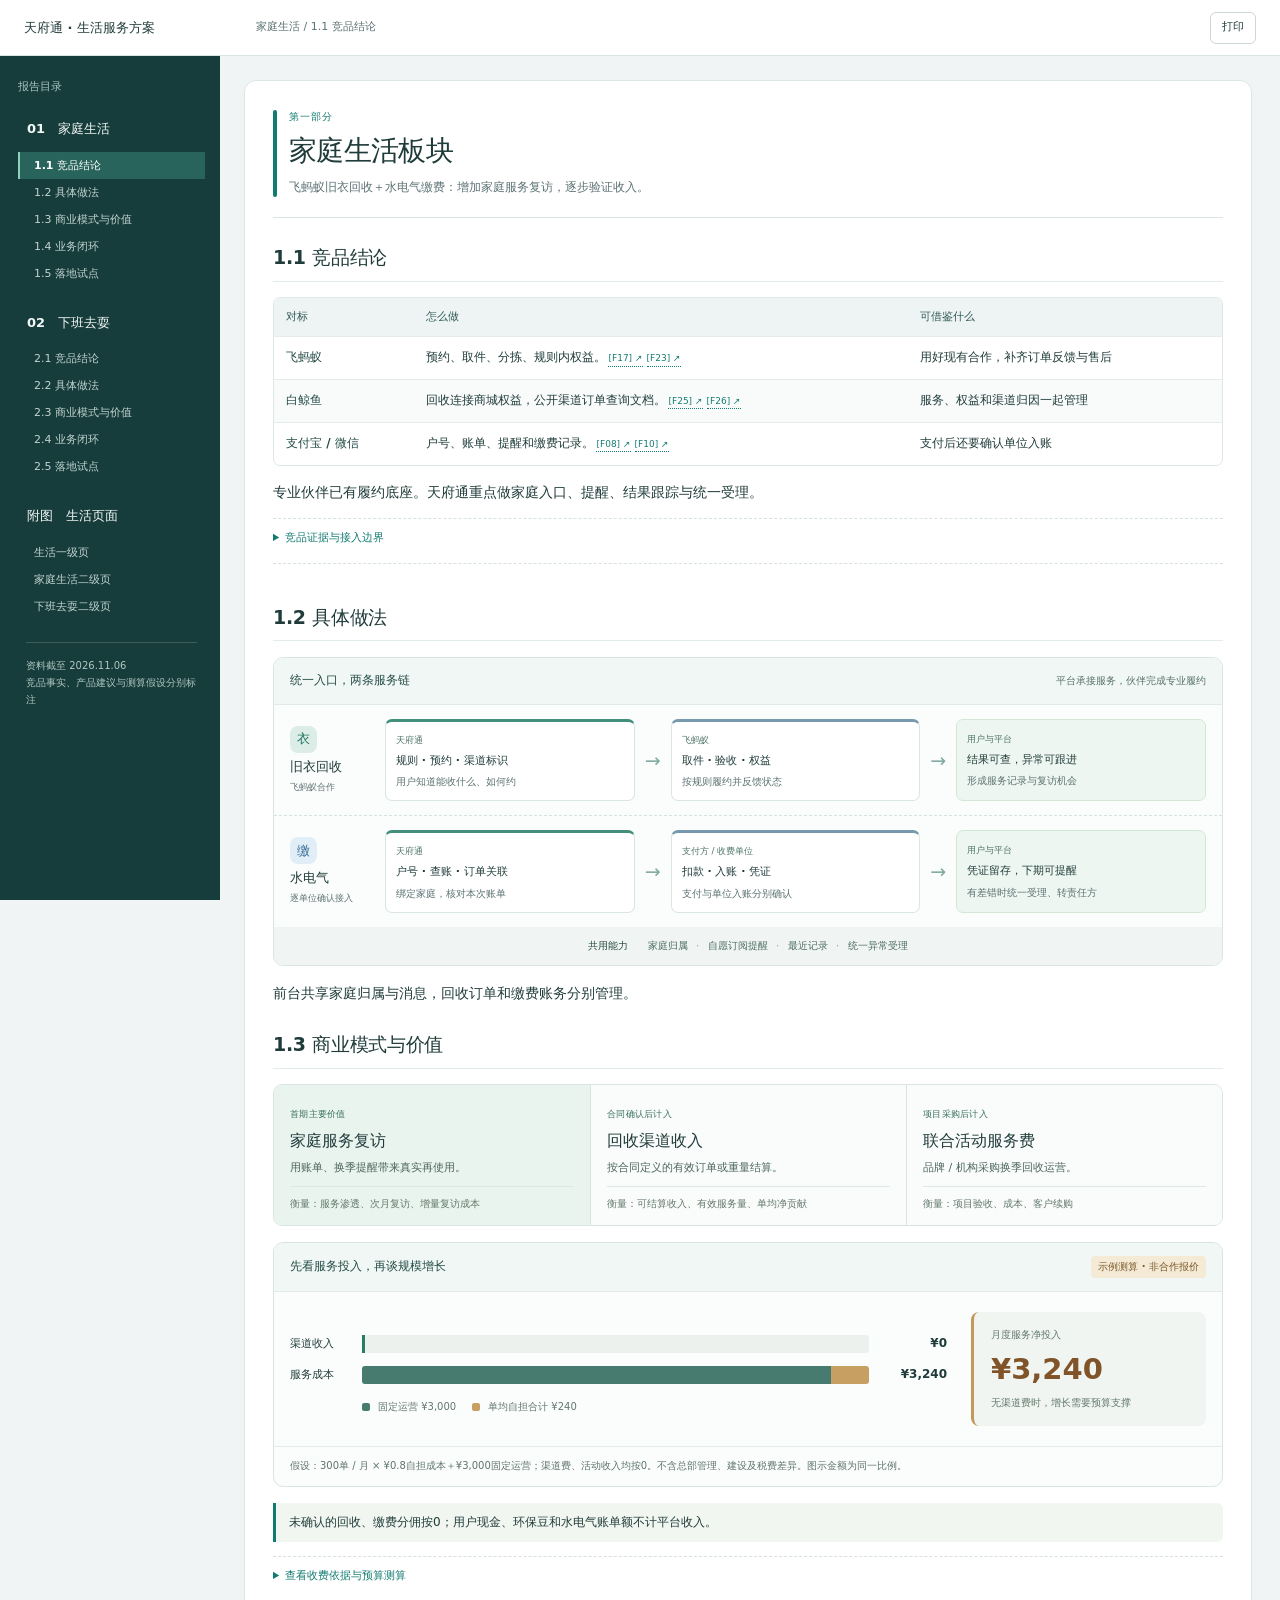
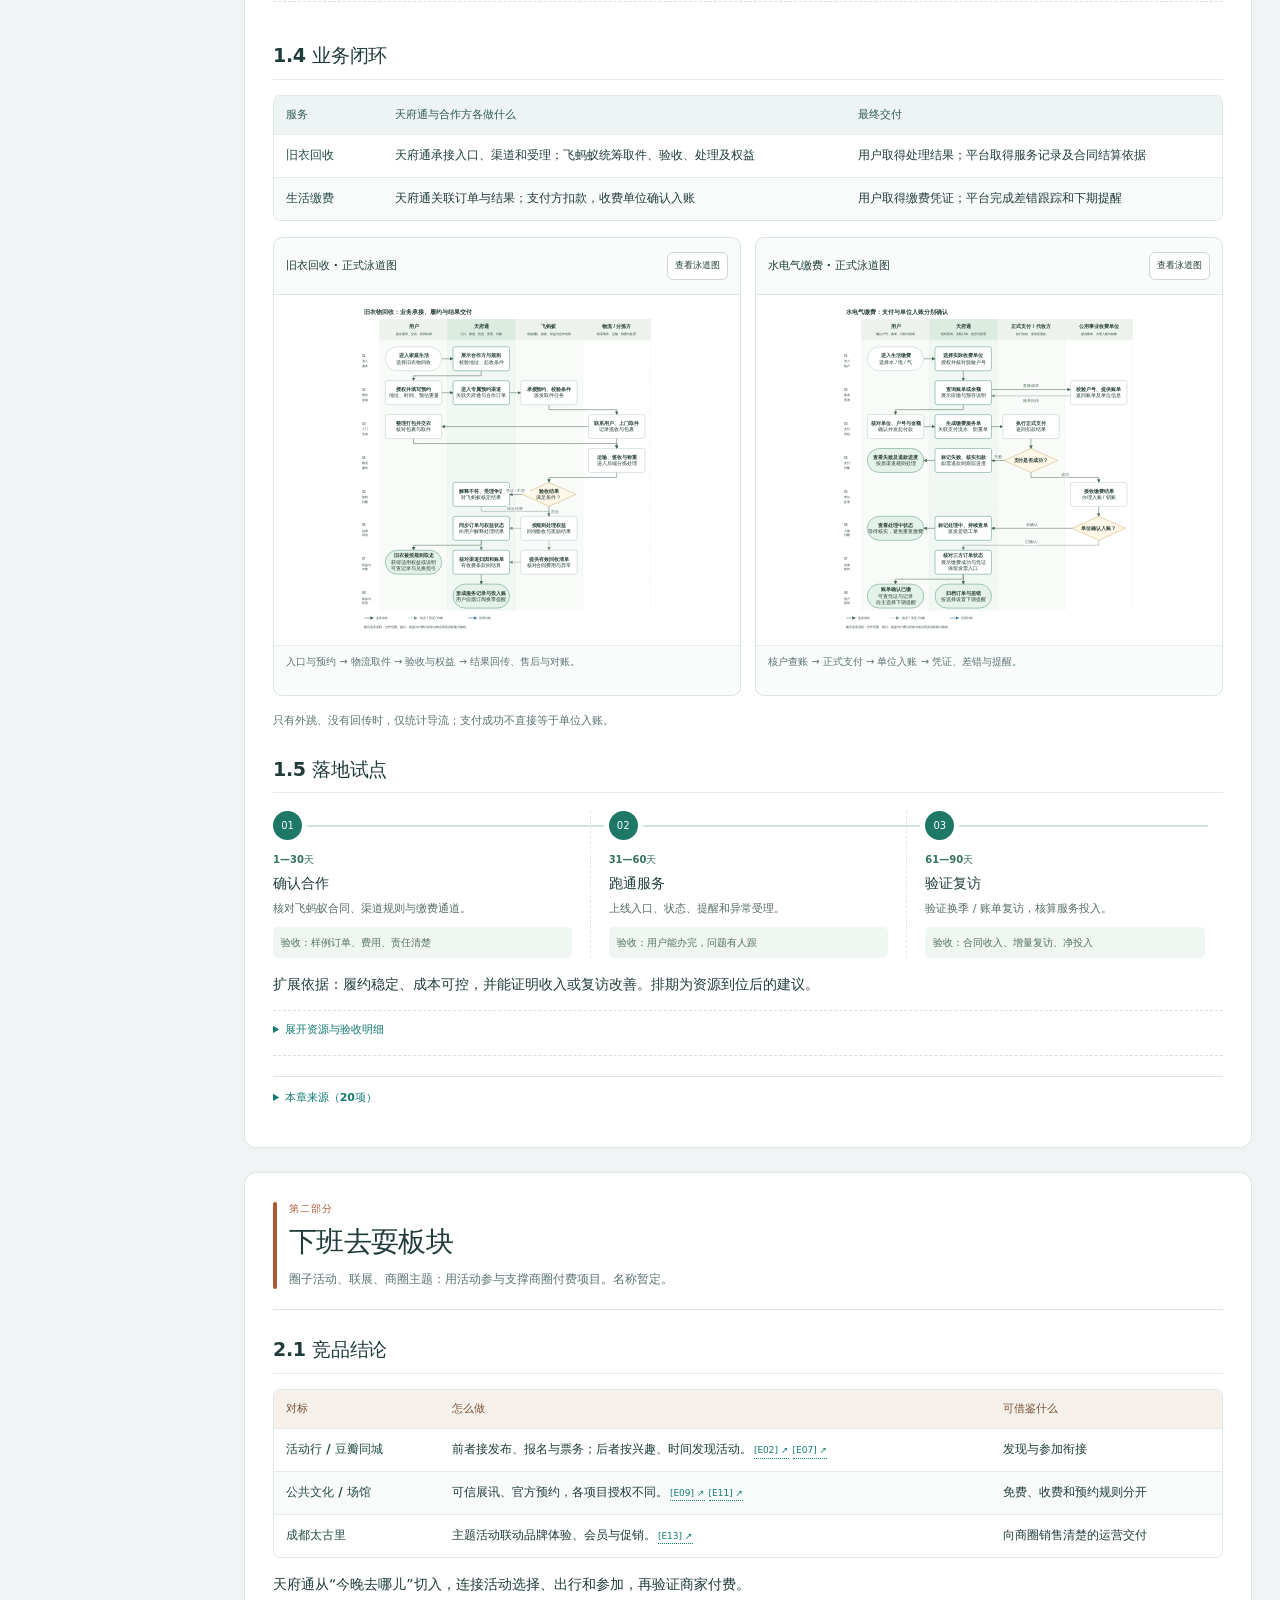
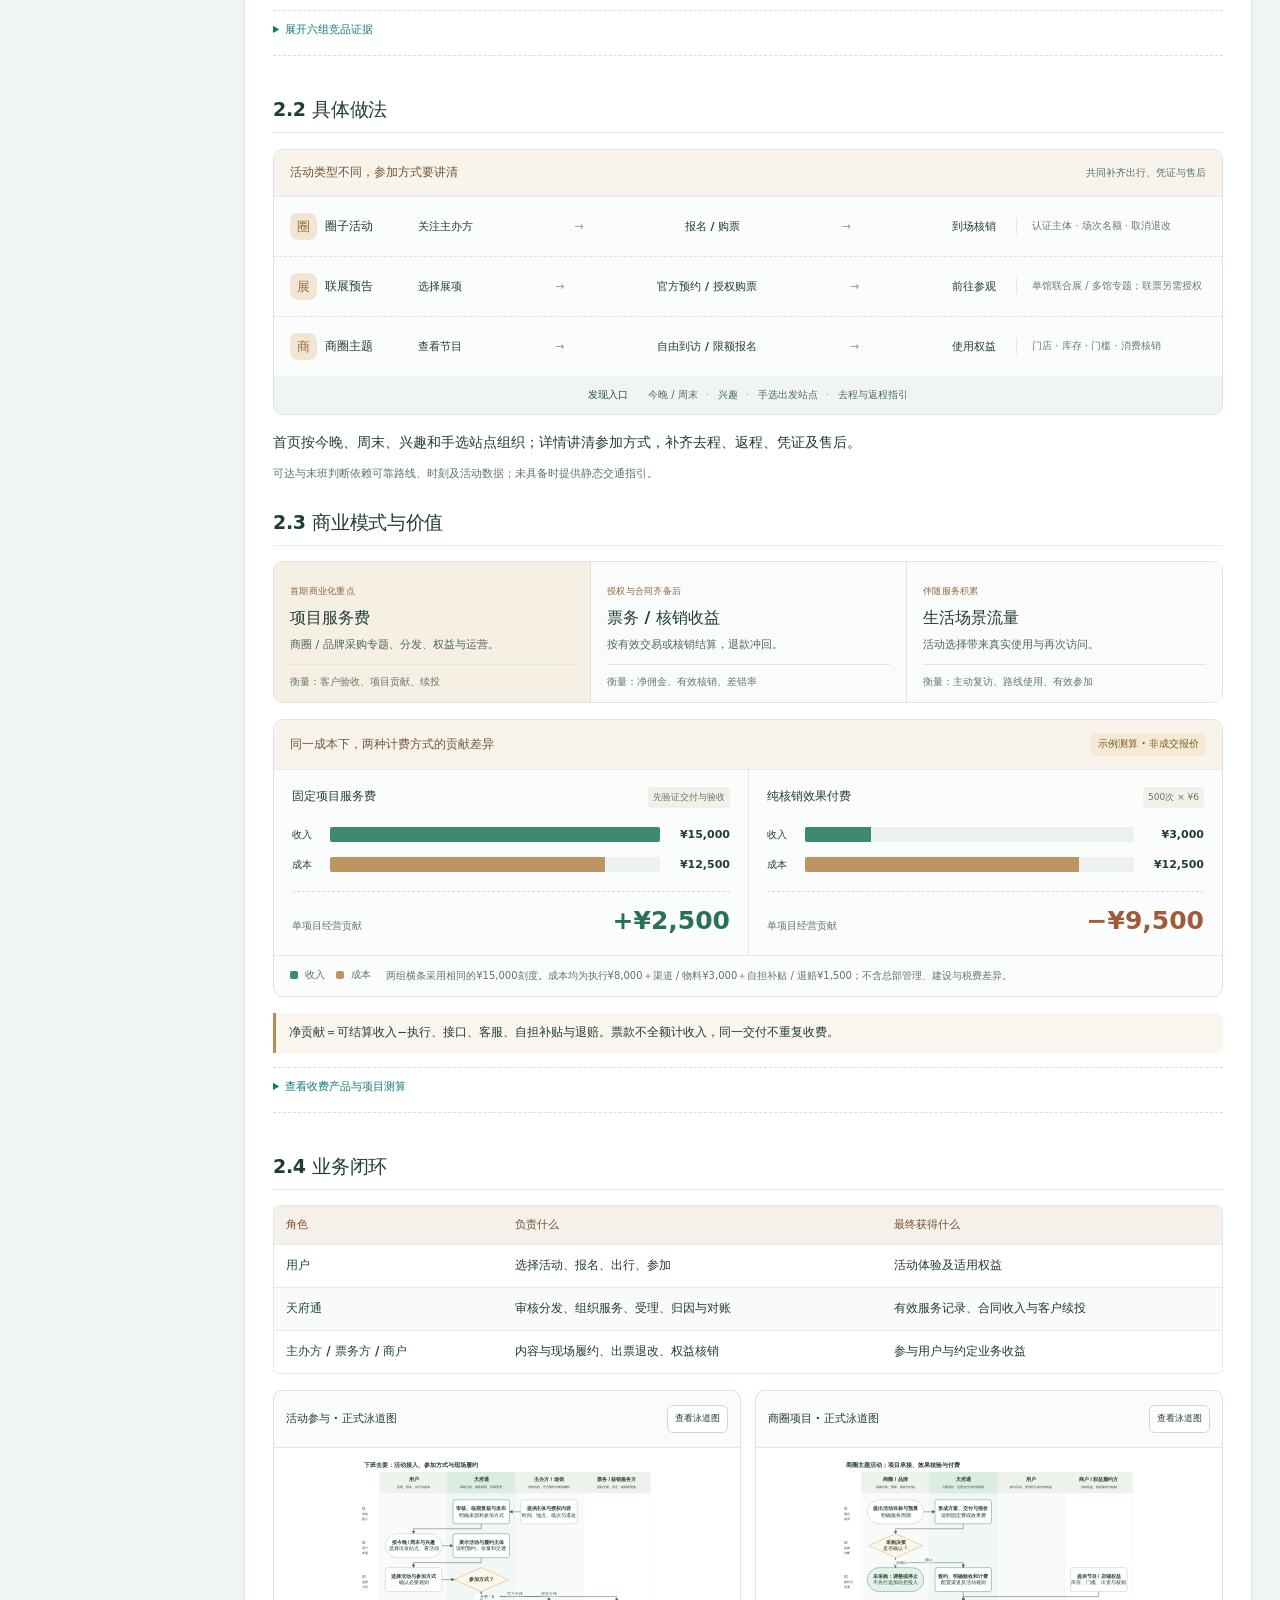
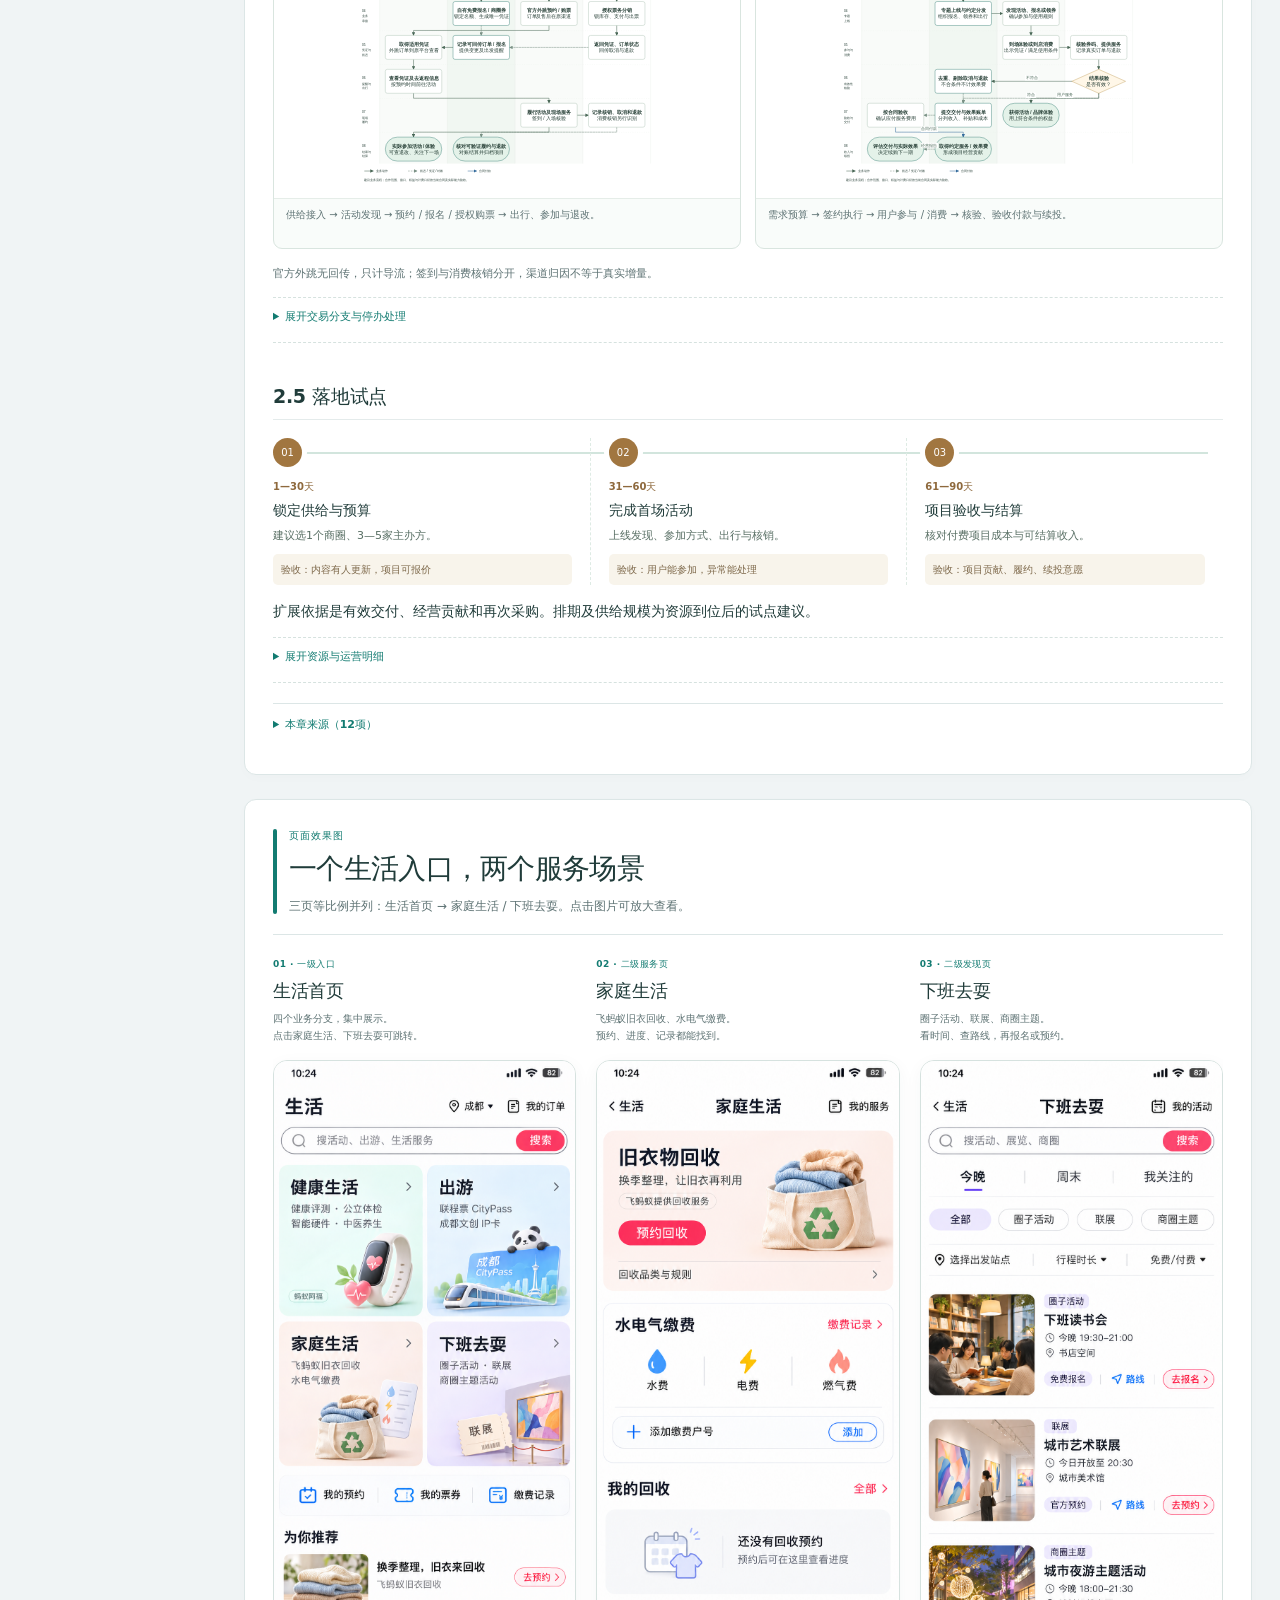
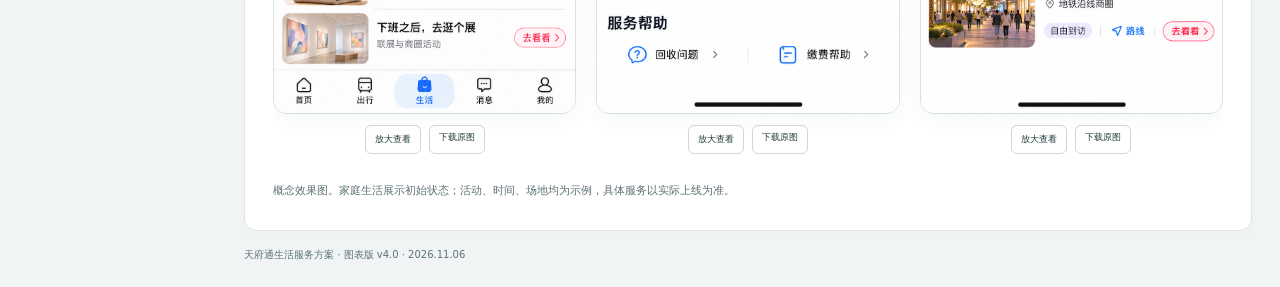
==== commit 278b86f7: "Tighten report layout and visualize service models and economics" ====
--- a/index.html
+++ b/index.html
@@ -5,10 +5,10 @@
 <meta charset="utf-8"/><meta content="width=device-width,initial-scale=1" name="viewport"/>
 <meta content="#176c60" name="theme-color"/>
 <meta content="家庭生活与下班去耍两个独立板块的商业化产品方案，分别展开竞品、产品、商业模式、角色流程、平台价值、测算和实施。" name="description"/>
-<title>家庭生活与下班去耍｜商业化方案·精炼版</title>
+<title>家庭生活与下班去耍｜商业化方案·图表版</title>
 <link href="styles-v2.css" rel="stylesheet"/><script defer="" src="app.js"></script>
-</head>
-<body>
+<link href="compact-v4.css" rel="stylesheet"/></head>
+<body class="report-v4">
 <a class="skip" href="#family">跳至正文</a>
 <header class="topbar">
 <button aria-controls="report-toc" aria-expanded="false" class="button toc-toggle" id="toc-toggle" type="button">目录</button>
@@ -60,21 +60,26 @@
 </section>
 <section class="report-section" id="family-product">
 <h2>1.2 具体做法</h2>
-<div class="table-wrap"><table class="brief-table"><thead><tr><th>功能</th><th>承接什么</th><th>用户得到什么</th></tr></thead><tbody>
-<tr><td>我的家</td><td>家庭别名、缴费户号、待办、最近记录</td><td>一次保存，下次容易找到</td></tr>
-<tr><td>旧衣回收</td><td>规则、预约、物流、验收与权益状态</td><td>旧衣有人收，进度可查</td></tr>
-<tr><td>水电气缴费</td><td>核户号、查账、支付、入账、凭证</td><td>知道账单是否真正缴清</td></tr>
-<tr><td>提醒与客服</td><td>自主订阅；统一受理并转责任方</td><td>少遗漏，异常有人跟进</td></tr>
-</tbody></table></div>
+<figure aria-label="家庭生活服务分工：天府通统一入口，飞蚂蚁履约回收，支付与收费单位完成缴费，天府通跟踪结果和复访" class="viz service-map">
+<figcaption><strong>统一入口，两条服务链</strong><span>平台承接服务，伙伴完成专业履约</span></figcaption>
+<div class="service-lane"><div class="lane-name"><span class="viz-icon">衣</span><strong>旧衣回收</strong><small>飞蚂蚁合作</small></div><div class="service-node platform"><em>天府通</em><strong>规则 · 预约 · 渠道标识</strong><small>用户知道能收什么、如何约</small></div><span aria-hidden="true" class="lane-arrow">→</span><div class="service-node partner"><em>飞蚂蚁</em><strong>取件 · 验收 · 权益</strong><small>按规则履约并反馈状态</small></div><span aria-hidden="true" class="lane-arrow">→</span><div class="service-node result"><em>用户与平台</em><strong>结果可查，异常可跟进</strong><small>形成服务记录与复访机会</small></div></div>
+<div class="service-lane utility"><div class="lane-name"><span class="viz-icon">缴</span><strong>水电气</strong><small>逐单位确认接入</small></div><div class="service-node platform"><em>天府通</em><strong>户号 · 查账 · 订单关联</strong><small>绑定家庭，核对本次账单</small></div><span aria-hidden="true" class="lane-arrow">→</span><div class="service-node partner"><em>支付方 / 收费单位</em><strong>扣款 · 入账 · 凭证</strong><small>支付与单位入账分别确认</small></div><span aria-hidden="true" class="lane-arrow">→</span><div class="service-node result"><em>用户与平台</em><strong>凭证留存，下期可提醒</strong><small>有差错时统一受理、转责任方</small></div></div>
+<div class="shared-foundation"><b>共用能力</b><span>家庭归属</span><span>自愿订阅提醒</span><span>最近记录</span><span>统一异常受理</span></div>
+</figure>
 <p>前台共享家庭归属与消息，回收订单和缴费账务分别管理。</p>
 </section>
 <section class="report-section" id="family-value">
 <h2>1.3 商业模式与价值</h2>
-<div class="table-wrap"><table class="brief-table"><thead><tr><th>平台拿到什么</th><th>成立条件</th><th>看什么指标</th></tr></thead><tbody>
-<tr><td><strong>家庭服务复访</strong><br/>首期主要价值</td><td>账单、换季提醒带来真实再使用</td><td>服务渗透、次月复访、每个增量复访家庭成本</td></tr>
-<tr><td><strong>回收渠道费</strong></td><td>现有飞蚂蚁合同确有按单 / 重量付费</td><td>有效服务量、可结算收入、每单净贡献</td></tr>
-<tr><td><strong>联合活动服务费</strong></td><td>品牌 / 机构采购换季回收活动</td><td>项目验收、成本与客户续购</td></tr>
-</tbody></table></div>
+<div aria-label="家庭生活的三类平台价值" class="value-chain">
+<div class="value-block primary"><span class="value-stage">首期主要价值</span><h3>家庭服务复访</h3><p>用账单、换季提醒带来真实再使用。</p><small>衡量：服务渗透、次月复访、增量复访成本</small></div>
+<div class="value-block"><span class="value-stage">合同确认后计入</span><h3>回收渠道收入</h3><p>按合同定义的有效订单或重量结算。</p><small>衡量：可结算收入、有效服务量、单均净贡献</small></div>
+<div class="value-block"><span class="value-stage">项目采购后计入</span><h3>联合活动服务费</h3><p>品牌 / 机构采购换季回收运营。</p><small>衡量：项目验收、成本、客户续购</small></div>
+</div>
+<figure class="viz budget-viz">
+<figcaption><strong>先看服务投入，再谈规模增长</strong><span class="assumption-label">示例测算 · 非合作报价</span></figcaption>
+<div class="budget-layout"><div class="budget-bars"><div class="budget-row"><span>渠道收入</span><div class="budget-track"><span class="zero-mark"></span></div><b>¥0</b></div><div class="budget-row"><span>服务成本</span><div class="budget-track stack-track"><span class="fixed-segment" style="width:92.5926%"></span><span class="variable-segment" style="width:7.4074%"></span></div><b>¥3,240</b></div><div class="chart-legend"><span><i class="fixed-dot"></i>固定运营 ¥3,000</span><span><i class="variable-dot"></i>单均自担合计 ¥240</span></div></div><div class="budget-result"><span>月度服务净投入</span><strong>¥3,240</strong><small>无渠道费时，增长需要预算支撑</small></div></div>
+<p class="viz-footnote">假设：300单 / 月 × ¥0.8自担成本＋¥3,000固定运营；渠道费、活动收入均按0。不含总部管理、建设及税费差异。图示金额为同一比例。</p>
+</figure>
 <p class="key-line">未确认的回收、缴费分佣按0；用户现金、环保豆和水电气账单额不计平台收入。</p>
 <details class="supplement"><summary>查看收费依据与预算测算</summary>
 <p>“换季旧衣回收周”可交付预约入口、活动组织、权益和回收报告。中金支付有专属通道及线下点位合作案例；四川银行有权益运营采购案例，均不能直接推定我方收费条款。<a class="source" href="https://www.cpcn.com.cn/news/news_543e20af-7d30-4385-8356-5124f68a67de.html" rel="noopener noreferrer" target="_blank" title="中金支付2021年度旧衣回收活动">[F24] ↗</a><a class="source" href="https://www.scbank.cn/cn/col322/5678451.html" rel="noopener noreferrer" target="_blank" title="四川银行：文旅综合商圈特色权益活动采购公告">[G02] ↗</a></p>
@@ -107,18 +112,18 @@
 <div class="table-wrap"><table class="brief-table"><thead><tr><th>服务</th><th>天府通与合作方各做什么</th><th>最终交付</th></tr></thead><tbody>
 <tr><td>旧衣回收</td><td>天府通承接入口、渠道和受理；飞蚂蚁统筹取件、验收、处理及权益</td><td>用户取得处理结果；平台取得服务记录及合同结算依据</td></tr>
 <tr><td>生活缴费</td><td>天府通关联订单与结果；支付方扣款，收费单位确认入账</td><td>用户取得缴费凭证；平台完成差错跟踪和下期提醒</td></tr>
-</tbody></table></div>
+</tbody></table></div><div class="flow-pair">
 <figure class="diagram compact"><figcaption><strong>旧衣回收 · 正式泳道图</strong><button class="button" data-open-diagram="" type="button">查看泳道图</button></figcaption><button aria-label="放大：旧衣回收 · 正式泳道图" class="diagram-open" data-open-diagram="" type="button"><img alt="入口与预约 → 物流取件 → 验收与权益 → 结果回传、售后与对账。" loading="lazy" src="diagrams/family-clothes.svg"/></button><p class="fig-note">入口与预约 → 物流取件 → 验收与权益 → 结果回传、售后与对账。</p></figure>
 <figure class="diagram compact"><figcaption><strong>水电气缴费 · 正式泳道图</strong><button class="button" data-open-diagram="" type="button">查看泳道图</button></figcaption><button aria-label="放大：水电气缴费 · 正式泳道图" class="diagram-open" data-open-diagram="" type="button"><img alt="核户查账 → 正式支付 → 单位入账 → 凭证、差错与提醒。" loading="lazy" src="diagrams/family-utilities.svg"/></button><p class="fig-note">核户查账 → 正式支付 → 单位入账 → 凭证、差错与提醒。</p></figure>
-<p class="small-note">只有外跳、没有回传时，仅统计导流；支付成功不直接等于单位入账。</p>
+</div><p class="small-note">只有外跳、没有回传时，仅统计导流；支付成功不直接等于单位入账。</p>
 </section>
 <section class="report-section" id="family-rollout">
 <h2>1.5 落地试点</h2>
-<div class="table-wrap"><table class="brief-table"><thead><tr><th>阶段</th><th>做什么</th><th>验收什么</th></tr></thead><tbody>
-<tr><td>1—30天</td><td>核对飞蚂蚁合同、渠道规则和缴费通道</td><td>样例订单、费用与责任清楚</td></tr>
-<tr><td>31—60天</td><td>上线入口、状态、提醒和异常受理</td><td>用户能办完，问题能跟进</td></tr>
-<tr><td>61—90天</td><td>验证换季 / 账单复访，核算服务投入</td><td>合同收入、增量复访及净投入</td></tr>
-</tbody></table></div>
+<ol aria-label="家庭生活建议试点排期，资源到位后启动" class="rollout-timeline">
+<li><span class="phase-index">01</span><div class="phase-days">1—30天</div><h3>确认合作</h3><p>核对飞蚂蚁合同、渠道规则与缴费通道。</p><small><b>验收：</b>样例订单、费用、责任清楚</small></li>
+<li><span class="phase-index">02</span><div class="phase-days">31—60天</div><h3>跑通服务</h3><p>上线入口、状态、提醒和异常受理。</p><small><b>验收：</b>用户能办完，问题有人跟</small></li>
+<li><span class="phase-index">03</span><div class="phase-days">61—90天</div><h3>验证复访</h3><p>验证换季 / 账单复访，核算服务投入。</p><small><b>验收：</b>合同收入、增量复访、净投入</small></li>
+</ol>
 <p>扩展依据：履约稳定、成本可控，并能证明收入或复访改善。排期为资源到位后的建议。</p>
 <details class="supplement"><summary>展开资源与验收明细</summary><div class="table-wrap"><table><thead><tr><th>责任方</th><th>需要交付什么</th></tr></thead><tbody>
 <tr><td>飞蚂蚁及配套履约方</td><td>旧衣标准、地址与时段覆盖、预约及运单状态、验收和权益规则、异常受理与升级、渠道费用及结算口径</td></tr>
@@ -170,21 +175,28 @@
 </section>
 <section class="report-section" id="events-product">
 <h2>2.2 具体做法</h2>
-<div class="table-wrap"><table class="brief-table"><thead><tr><th>内容</th><th>用户怎么参加</th><th>关键承接</th></tr></thead><tbody>
-<tr><td>圈子活动</td><td>关注主办方 → 报名 / 购票 → 核销</td><td>认证主办方、场次名额、取消退改</td></tr>
-<tr><td>联展预告</td><td>选展项 → 官方预约 / 授权购票 → 前往</td><td>支持单馆联合展及多馆专题；联票另需授权</td></tr>
-<tr><td>商圈主题</td><td>看节目 → 自由到访 / 限额报名 → 用权益</td><td>节目单、门店、库存、门槛与核销</td></tr>
-</tbody></table></div>
+<figure aria-label="三类活动采用不同参与路径：圈子报名或购票，联展官方预约或授权购票，商圈自由到访或限额报名" class="viz event-paths">
+<figcaption><strong>活动类型不同，参加方式要讲清</strong><span>共同补齐出行、凭证与售后</span></figcaption>
+<div class="event-path"><div class="path-label"><span class="viz-icon">圈</span><strong>圈子活动</strong></div><div><b>关注主办方</b><span>→</span><b>报名 / 购票</b><span>→</span><b>到场核销</b></div><small>认证主体 · 场次名额 · 取消退改</small></div>
+<div class="event-path"><div class="path-label"><span class="viz-icon">展</span><strong>联展预告</strong></div><div><b>选择展项</b><span>→</span><b>官方预约 / 授权购票</b><span>→</span><b>前往参观</b></div><small>单馆联合展 / 多馆专题；联票另需授权</small></div>
+<div class="event-path"><div class="path-label"><span class="viz-icon">商</span><strong>商圈主题</strong></div><div><b>查看节目</b><span>→</span><b>自由到访 / 限额报名</b><span>→</span><b>使用权益</b></div><small>门店 · 库存 · 门槛 · 消费核销</small></div>
+<div class="shared-foundation"><b>发现入口</b><span>今晚 / 周末</span><span>兴趣</span><span>手选出发站点</span><span>去程与返程指引</span></div>
+</figure>
 <p>首页按今晚、周末、兴趣和手选站点组织；详情讲清参加方式，补齐去程、返程、凭证及售后。</p>
 <p class="small-note">可达与末班判断依赖可靠路线、时刻及活动数据；未具备时提供静态交通指引。</p>
 </section>
 <section class="report-section" id="events-value">
 <h2>2.3 商业模式与价值</h2>
-<div class="table-wrap"><table class="brief-table"><thead><tr><th>平台拿到什么</th><th>成立条件</th><th>看什么指标</th></tr></thead><tbody>
-<tr><td><strong>项目服务费</strong><br/>首期商业化重点</td><td>商圈 / 品牌采购专题、分发、权益和运营</td><td>客户验收、项目贡献、续投</td></tr>
-<tr><td><strong>票务 / 核销收益</strong></td><td>有授权、结果回传与收费合同</td><td>净佣金、有效核销；退款冲回</td></tr>
-<tr><td><strong>生活场景流量</strong></td><td>活动决策带来真实使用与复访</td><td>主动复访、路线使用、有效参加</td></tr>
-</tbody></table></div>
+<div aria-label="下班去耍的三类平台价值" class="value-chain event-value-chain">
+<div class="value-block primary"><span class="value-stage">首期商业化重点</span><h3>项目服务费</h3><p>商圈 / 品牌采购专题、分发、权益与运营。</p><small>衡量：客户验收、项目贡献、续投</small></div>
+<div class="value-block"><span class="value-stage">授权与合同齐备后</span><h3>票务 / 核销收益</h3><p>按有效交易或核销结算，退款冲回。</p><small>衡量：净佣金、有效核销、差错率</small></div>
+<div class="value-block"><span class="value-stage">伴随服务积累</span><h3>生活场景流量</h3><p>活动选择带来真实使用与再次访问。</p><small>衡量：主动复访、路线使用、有效参加</small></div>
+</div>
+<figure class="viz economics-viz">
+<figcaption><strong>同一成本下，两种计费方式的贡献差异</strong><span class="assumption-label">示例测算 · 非成交报价</span></figcaption>
+<div class="economics-grid"><div class="economics-case"><div class="case-heading"><b>固定项目服务费</b><span class="case-badge">先验证交付与验收</span></div><div class="money-bar-row"><span>收入</span><div class="money-track"><i class="income-bar" style="width:100%"></i></div><b>¥15,000</b></div><div class="money-bar-row"><span>成本</span><div class="money-track"><i class="expense-bar" style="width:83.3333%"></i></div><b>¥12,500</b></div><div class="case-profit"><span>单项目经营贡献</span><strong>+¥2,500</strong></div></div><div class="economics-case"><div class="case-heading"><b>纯核销效果付费</b><span class="case-badge">500次 × ¥6</span></div><div class="money-bar-row"><span>收入</span><div class="money-track"><i class="income-bar" style="width:20%"></i></div><b>¥3,000</b></div><div class="money-bar-row"><span>成本</span><div class="money-track"><i class="expense-bar" style="width:83.3333%"></i></div><b>¥12,500</b></div><div class="case-profit negative"><span>单项目经营贡献</span><strong>−¥9,500</strong></div></div></div>
+<p class="viz-footnote"><span class="legend-inline"><i class="income-dot"></i>收入 <i class="expense-dot"></i>成本</span> 两组横条采用相同的¥15,000刻度。成本均为执行¥8,000＋渠道 / 物料¥3,000＋自担补贴 / 退赔¥1,500；不含总部管理、建设与税费差异。</p>
+</figure>
 <p class="key-line">净贡献＝可结算收入−执行、接口、客服、自担补贴与退赔。票款不全额计收入，同一交付不重复收费。</p>
 <details class="supplement"><summary>查看收费产品与项目测算</summary><div class="table-wrap"><table class="wide"><thead><tr><th>合同产品</th><th>具体交付 / 计费点</th><th>结算凭据</th><th>收益边界</th></tr></thead><tbody>
 <tr><td>商圈主题服务包</td><td>建议首单：一个活动周期、一个专题、一份节目单、一批商家权益、一次复盘；展示位和通知次数单独列明</td><td>上线与展示记录、内容与权益交付、客户验收单</td><td>补贴和投放费与服务费分列；同一交付采用固定费或效果费，叠加须有明确合同</td></tr>
@@ -212,10 +224,10 @@
 <tr><td>用户</td><td>选择活动、报名、出行、参加</td><td>活动体验及适用权益</td></tr>
 <tr><td>天府通</td><td>审核分发、组织服务、受理、归因与对账</td><td>有效服务记录、合同收入与客户续投</td></tr>
 <tr><td>主办方 / 票务方 / 商户</td><td>内容与现场履约、出票退改、权益核销</td><td>参与用户与约定业务收益</td></tr>
-</tbody></table></div>
+</tbody></table></div><div class="flow-pair">
 <figure class="diagram compact"><figcaption><strong>活动参与 · 正式泳道图</strong><button class="button" data-open-diagram="" type="button">查看泳道图</button></figcaption><button aria-label="放大：活动参与 · 正式泳道图" class="diagram-open" data-open-diagram="" type="button"><img alt="供给接入 → 活动发现 → 预约 / 报名 / 授权购票 → 出行、参加与退改。" loading="lazy" src="diagrams/event-service.svg"/></button><p class="fig-note">供给接入 → 活动发现 → 预约 / 报名 / 授权购票 → 出行、参加与退改。</p></figure>
 <figure class="diagram compact"><figcaption><strong>商圈项目 · 正式泳道图</strong><button class="button" data-open-diagram="" type="button">查看泳道图</button></figcaption><button aria-label="放大：商圈项目 · 正式泳道图" class="diagram-open" data-open-diagram="" type="button"><img alt="需求预算 → 签约执行 → 用户参与 / 消费 → 核验、验收付款与续投。" loading="lazy" src="diagrams/event-commercial.svg"/></button><p class="fig-note">需求预算 → 签约执行 → 用户参与 / 消费 → 核验、验收付款与续投。</p></figure>
-<p class="small-note">官方外跳无回传，只计导流；签到与消费核销分开，渠道归因不等于真实增量。</p>
+</div><p class="small-note">官方外跳无回传，只计导流；签到与消费核销分开，渠道归因不等于真实增量。</p>
 <details class="supplement"><summary>展开交易分支与停办处理</summary><div class="table-wrap"><table class="wide"><thead><tr><th>交易分支</th><th>业务流程</th><th>平台真正闭合到哪一步</th><th>订单与售后归属</th></tr></thead><tbody>
 <tr><td>A 官方跳转</td><td>活动详情 → 官方预约 / 购票 → 原平台管理订单</td><td>无回传仅闭合信息导流；可统计点击，不能报成交 / 到场</td><td>售前提示原渠道负责交易与售后，天府通提供正确入口和信息更新</td></tr>
 <tr><td>B 授权票务分销</td><td>渠道下单 / 锁库存 → 支付 → 凭证 → 核销 / 退款回传 → 净佣金结算</td><td>闭合可归因交易与结算，需要订单查询、退改及对账能力</td><td>明确票务履约方；平台统一受理、转负责方跟进，结果可查</td></tr>
@@ -224,11 +236,11 @@
 </section>
 <section class="report-section" id="events-rollout">
 <h2>2.5 落地试点</h2>
-<div class="table-wrap"><table class="brief-table"><thead><tr><th>阶段</th><th>做什么</th><th>验收什么</th></tr></thead><tbody>
-<tr><td>1—30天</td><td>建议选1个商圈、3—5家主办方，确认供给和预算</td><td>内容有人更新，项目可报价</td></tr>
-<tr><td>31—60天</td><td>上线发现、参加方式、出行与核销，跑完一场活动</td><td>用户能参加，异常能处理</td></tr>
-<tr><td>61—90天</td><td>完成付费项目验收，核对成本与结算</td><td>项目贡献、履约质量、客户续投意愿</td></tr>
-</tbody></table></div>
+<ol aria-label="下班去耍建议试点排期，资源到位后启动" class="rollout-timeline event-timeline">
+<li><span class="phase-index">01</span><div class="phase-days">1—30天</div><h3>锁定供给与预算</h3><p>建议选1个商圈、3—5家主办方。</p><small><b>验收：</b>内容有人更新，项目可报价</small></li>
+<li><span class="phase-index">02</span><div class="phase-days">31—60天</div><h3>完成首场活动</h3><p>上线发现、参加方式、出行与核销。</p><small><b>验收：</b>用户能参加，异常能处理</small></li>
+<li><span class="phase-index">03</span><div class="phase-days">61—90天</div><h3>项目验收与结算</h3><p>核对付费项目成本与可结算收入。</p><small><b>验收：</b>项目贡献、履约、续投意愿</small></li>
+</ol>
 <p>扩展依据是有效交付、经营贡献和再次采购。排期及供给规模为资源到位后的试点建议。</p>
 <details class="supplement"><summary>展开资源与运营明细</summary><div class="table-wrap"><table><thead><tr><th>责任方</th><th>需要交付什么</th></tr></thead><tbody>
 <tr><td>主办方 / 场馆</td><td>主体、内容图片授权、活动日程、场次与余量、现场服务、变更通知、官方预约及售后规则</td></tr>
@@ -285,7 +297,7 @@
 <p class="small-note">概念效果图。家庭生活展示初始状态；活动、时间、场地均为示例，具体服务以实际上线为准。</p>
 </article>
 </main>
-<footer class="footer">天府通生活服务方案 · 精炼版 v3.0 · 2026.11.06</footer>
+<footer class="footer">天府通生活服务方案 · 图表版 v4.0 · 2026.11.06</footer>
 <dialog aria-labelledby="diagram-title" id="diagram-viewer">
 <div class="viewer-toolbar"><strong id="diagram-title">业务流程图</strong><div class="viewer-actions"><button class="button" id="diagram-fit" type="button">适应窗口</button><button class="button" id="diagram-actual" type="button">原尺寸</button><button aria-label="缩小流程图" class="button" id="diagram-minus" type="button">−</button><span id="diagram-zoom">100%</span><button aria-label="放大流程图" class="button" id="diagram-plus" type="button">＋</button><button class="button" id="diagram-close" type="button">关闭</button></div></div>
 <div class="diagram-stage" id="diagram-stage"><img alt="" id="diagram-image"/></div>
--- a/compact-v4.css
+++ b/compact-v4.css
@@ -0,0 +1,23 @@
+/* Dense reading layout and source-grounded business graphics. */
+:root{--ink:#203c3a;--muted:#5d7273;--teal:#127b71;--orange:#a75837;--line:#dce6e6;--soft:#edf5f3;--side:220px;--blue:#457da3;--gold:#bb8951;background:#f0f4f5}
+body{font-size:14px;line-height:1.65;background:#f0f4f5}p{margin:10px 0}h1{font-size:28px;line-height:1.35;letter-spacing:-.025em}h2{font-size:19px;line-height:1.45}h3{font-size:16px}h4{font-size:14px}
+.topbar{height:56px;padding:0 24px;gap:20px;background:#fff;border-bottom:1px solid #d9e4e3;backdrop-filter:none}.brand{font-size:13px;width:calc(var(--side) - 8px)}.reading-location{font-size:11px}.button{font-size:11px;min-height:32px;padding:5px 11px;border-radius:6px}
+.sidebar{top:56px;background:#163c3b;border:0;padding:22px 15px 22px 18px}.toc-title{color:#a8c5c1;font-size:11px;margin-bottom:15px}.toc-chapter{color:#f2f8f6;font-size:13px;padding:7px 9px}.toc-group li a{color:#c2d4d1;font-size:11px;padding:5px 10px 5px 14px;line-height:1.55}.toc-group li a:hover{color:#fff;background:#244c49;text-decoration:none}.toc-group li a.active{color:#fff;background:#28645b;border-left-color:#8ed0bd}.toc-group+.toc-group{margin-top:18px}.toc-meta{color:#b1c7c1;border-color:#3c5d58;font-size:10px;line-height:1.7;margin:22px 8px 0;padding-top:14px}.toc-close{background:transparent;color:#fff;border-color:#76968f}.toc-backdrop{inset:56px 0 0}
+.reading{max-width:1120px;margin-left:calc(var(--side) + 24px);margin-right:28px;padding:24px 0 0}.chapter{background:#fff;border:1px solid #dce6e6;border-radius:12px;padding:26px 28px 30px;box-shadow:0 3px 12px #163c3b04}.chapter+.chapter{border:1px solid #dce6e6;margin-top:24px;padding-top:26px}.chapter-header{position:relative;border:0;border-bottom:1px solid var(--line);padding:2px 0 20px 16px}.chapter-header:before{content:"";position:absolute;left:0;top:3px;bottom:20px;width:4px;border-radius:3px;background:var(--teal)}.chapter-number{font-size:10px;letter-spacing:.1em;margin-bottom:6px;color:var(--teal)}.chapter-scope{font-size:12px;line-height:1.6;margin-top:9px;color:var(--muted)}.events .chapter-header:before{background:var(--orange)}.report-section{padding-top:26px;scroll-margin-top:72px}.report-section>h2{font-size:19px;padding-bottom:9px;margin-bottom:14px;letter-spacing:-.015em;border-bottom-color:#e4ebeb}.report-section>h3{margin:20px 0 10px}
+.table-wrap{margin:15px 0;border:1px solid #dee8e6;border-radius:7px;overflow:hidden;overflow-x:auto}.table-wrap table{font-size:12px;line-height:1.65}th{background:#edf4f3;color:#315b56;font-size:11px;font-weight:600}th,td{padding:10px 12px;border-bottom-color:#e5eceb}td:first-child{min-width:90px;color:#244b45}.brief-table td{padding:11px 12px}.brief-table tbody tr:nth-child(even){background:#f9fbfb}.events th{background:#f5f0e9;color:#775136}.source{font-size:9px;margin:0 2px}.key-line{font-size:12px;line-height:1.65;padding:10px 13px;border-left-width:3px;border-radius:0 6px 6px 0}.events .key-line{background:#faf5ed;border-color:var(--gold)}
+.supplement{margin:14px 0;padding:10px 0;border-color:#d6e2df}.supplement>summary{font-size:11px;min-height:24px;line-height:1.6}.supplement[open]>summary{margin-bottom:14px}.supplement .case-study,.supplement>p{font-size:12px}.case-study{margin:16px 0 20px}.case-study h4{margin-bottom:8px}.case-study p{margin:9px 0}.small-note,.research-note,.source-note{font-size:11px;line-height:1.65}.chapter-sources{margin-top:20px;padding-top:12px}.chapter-sources summary{font-size:11px;min-height:28px}.source-item{font-size:11px;padding:9px 0}.source-item p{font-size:10px}.footer{margin-left:calc(var(--side) + 24px);font-size:10px;padding:16px 0 24px}.calc-card{padding:20px;margin:20px 0;border-radius:9px}.calc-header h3{font-size:16px}.calc-header{margin-bottom:16px}.field{font-size:11px}.field input,.field select{font-size:13px;min-height:38px;padding:7px 10px}.formula{font-size:11px;padding:12px}.calc-comment{font-size:11px}.calc-total strong{font-size:25px}
+.viz{margin:16px 0;border:1px solid #d8e5e2;border-radius:10px;background:#fbfdfc;overflow:hidden}.viz>figcaption{display:flex;align-items:center;justify-content:space-between;gap:14px;padding:13px 16px;border-bottom:1px solid #e1eae7;font-size:12px;background:#f1f7f5}.viz>figcaption strong{font-size:12px;color:#244d46}.viz>figcaption>span{font-size:10px;color:#58716a}.viz-footnote{font-size:10px;line-height:1.65;margin:0!important;padding:11px 16px;color:#5e736d;border-top:1px solid #e4ece8}.assumption-label{background:#f4ead5;color:#7e5a2b!important;padding:3px 7px;border-radius:4px;white-space:nowrap;font-weight:600}
+.service-lane{display:grid;grid-template-columns:86px minmax(0,1fr) 18px minmax(0,1fr) 18px minmax(0,1fr);align-items:stretch;gap:9px;padding:14px 16px}.service-lane+.service-lane{border-top:1px dashed #d5e3df}.lane-name{display:flex;flex-direction:column;gap:3px;align-items:flex-start;justify-content:center}.lane-name strong{font-size:13px}.lane-name small{font-size:9px;color:var(--muted)}.viz-icon{display:inline-flex;width:27px;height:27px;border-radius:8px;align-items:center;justify-content:center;background:#dbede6;color:#1f7362;font-size:13px;font-weight:700}.utility .viz-icon{background:#e1eef7;color:#386d98}.service-node{border:1px solid #dbe6e2;border-radius:7px;padding:11px 10px;background:#fff;display:flex;flex-direction:column;justify-content:center;gap:5px}.service-node em{font-size:9px;font-style:normal;color:#4f7568}.service-node strong{font-size:11px;line-height:1.5}.service-node small{font-size:10px;color:var(--muted);line-height:1.5}.service-node.platform{border-top:3px solid #438f7b}.service-node.partner{border-top:3px solid #7799ad}.service-node.result{background:#edf6f0;border-color:#d3e7d9}.lane-arrow{align-self:center;text-align:center;color:#7eaaa0;font-size:19px}.shared-foundation{display:flex;align-items:center;justify-content:center;flex-wrap:wrap;gap:7px 20px;background:#f0f5f3;padding:11px 14px;font-size:10px;color:#4d6d62}.shared-foundation b{font-size:10px;color:#264b41}.shared-foundation span{position:relative}.shared-foundation span+span:before{content:"·";position:absolute;left:-12px;color:#8ba79e}
+.value-chain{display:grid;grid-template-columns:repeat(3,minmax(0,1fr));border:1px solid #dae5e1;border-radius:9px;overflow:hidden;margin:15px 0}.value-block{padding:16px 16px 13px;background:#fafcfb;min-width:0}.value-block+.value-block{border-left:1px solid #dae5e1}.value-block.primary{background:#eaf4ef}.value-stage{display:inline-block;color:#39715d;font-size:9px;font-weight:600;letter-spacing:.03em;margin-bottom:7px}.value-block h3{font-size:16px;margin:0;line-height:1.45}.value-block p{font-size:11px;margin:7px 0 10px;color:#4b655c;line-height:1.6}.value-block small{display:block;font-size:10px;color:#62786c;border-top:1px solid #dce8e0;padding-top:9px;line-height:1.55}.event-value-chain .primary{background:#f6efe4}.event-value-chain .value-stage{color:#8e6437}
+.budget-layout{display:grid;grid-template-columns:1fr 235px;gap:24px;padding:20px 16px}.budget-bars{align-self:center}.budget-row{display:grid;grid-template-columns:60px minmax(0,1fr) 66px;gap:12px;align-items:center;font-size:11px;margin:11px 0}.budget-row>b{text-align:right;font-size:12px}.budget-track{height:18px;background:#edf1ee;border-radius:3px;position:relative}.zero-mark{display:block;width:3px;height:18px;background:#2b7c67}.stack-track{display:flex;overflow:hidden;background:transparent}.fixed-segment{background:#477b70}.variable-segment{background:#c89f62}.budget-result{background:#f0f5f1;border-radius:8px;padding:15px 17px;display:flex;flex-direction:column;gap:5px;border-left:3px solid #c4985b}.budget-result>span{font-size:10px;color:#63796e}.budget-result>strong{font-size:29px;line-height:1.4;color:#805329;font-variant-numeric:tabular-nums}.budget-result>small{font-size:10px;color:#63796e}.chart-legend{display:flex;gap:16px;flex-wrap:wrap;font-size:10px;color:#63776d;margin-top:14px;padding-left:72px}.chart-legend span{display:flex;align-items:center;gap:5px}.chart-legend i,.legend-inline i{display:inline-block;width:8px;height:8px;border-radius:2px;margin-right:3px}.fixed-dot{background:#477b70}.variable-dot{background:#c89f62}
+.event-path{display:grid;grid-template-columns:108px minmax(0,1fr) 190px;align-items:center;gap:20px;padding:16px}.event-path+.event-path{border-top:1px dashed #dbe4df}.path-label{display:flex;gap:8px;align-items:center}.path-label strong{font-size:12px}.event-path .viz-icon{background:#f1e6d4;color:#986c39;flex-shrink:0}.event-path>div:nth-child(2){display:flex;align-items:center;justify-content:space-between;gap:8px;font-size:11px;line-height:1.55}.event-path>div:nth-child(2)>span{color:#aa967a}.event-path>small{font-size:10px;color:#69796f;line-height:1.6;padding-left:15px;border-left:1px solid #e3e7df}.events .viz>figcaption{background:#f8f4ec}.events .viz>figcaption strong{color:#725236}
+.economics-grid{display:grid;grid-template-columns:1fr 1fr}.economics-case{padding:17px 18px}.economics-case+.economics-case{border-left:1px solid #e1e7e0}.case-heading{display:flex;align-items:center;justify-content:space-between;gap:9px;margin-bottom:18px;font-size:12px}.case-badge{font-size:9px;background:#f0f1e9;border-radius:4px;padding:3px 5px;color:#657461}.money-bar-row{display:grid;grid-template-columns:28px minmax(0,1fr) 60px;gap:10px;font-size:10px;align-items:center;margin:12px 0}.money-bar-row>b{text-align:right;font-size:11px}.money-track{height:15px;background:#edf1eb;border-radius:2px;overflow:hidden}.money-track i{display:block;height:100%}.income-bar,.income-dot{background:#3c8b71}.expense-bar,.expense-dot{background:#bc9562}.case-profit{display:flex;justify-content:space-between;align-items:baseline;border-top:1px dashed #d5ded2;margin-top:17px;padding-top:11px;font-size:10px;color:#64745e}.case-profit strong{font-size:25px;color:#277257;line-height:1.4;font-variant-numeric:tabular-nums}.case-profit.negative strong{color:#a15b3b}.legend-inline{display:inline-flex;align-items:center;gap:4px;margin-right:12px;font-size:10px}.legend-inline i:nth-child(2){margin-left:7px}
+.rollout-timeline{display:grid;grid-template-columns:repeat(3,minmax(0,1fr));list-style:none;padding:0;margin:18px 0 15px;gap:0;position:relative}.rollout-timeline:before{content:"";position:absolute;top:14px;left:15px;right:15px;height:2px;background:#d2e5dd}.rollout-timeline li{position:relative;min-width:0;padding:0 18px 0 0}.rollout-timeline li+li{padding-left:18px;border-left:1px dashed #deebe4}.phase-index{display:flex;width:29px;height:29px;background:#1e7866;color:#fff;border-radius:50%;align-items:center;justify-content:center;position:relative;font-size:10px;margin-bottom:12px;box-shadow:0 0 0 5px #fff}.phase-days{font-size:10px;color:#347461;font-weight:600;margin-bottom:4px}.rollout-timeline h3{font-size:14px;margin:0}.rollout-timeline p{font-size:11px;color:#576e63;line-height:1.55;margin:6px 0 10px}.rollout-timeline small{display:block;background:#f0f6f2;border-radius:5px;padding:8px;font-size:10px;color:#547260;line-height:1.5}.event-timeline .phase-index{background:#a17640}.event-timeline .phase-days{color:#8e693d}.event-timeline small{background:#f8f4eb;color:#7e694b}
+.flow-pair{display:grid;grid-template-columns:1fr 1fr;gap:14px;margin:16px 0}.flow-pair .diagram.compact{margin:0;border-radius:9px;border-color:#d9e5df;background:#f9fcfa;overflow:hidden;display:flex;flex-direction:column}.flow-pair .diagram.compact figcaption{padding:11px 12px;display:flex;align-items:center;border-bottom:1px solid #dfe9e3;gap:6px;min-height:57px}.flow-pair .diagram.compact figcaption strong{font-size:11px}.flow-pair .diagram.compact .button{font-size:9px;min-height:28px;padding:4px 7px}.flow-pair .diagram.compact .diagram-open{display:block;background:#fff;padding:10px;flex:1}.flow-pair .diagram-open img{display:block;width:100%;height:330px;object-fit:contain;object-position:top center}.flow-pair .diagram.compact .fig-note{font-size:10px;line-height:1.55;padding:8px 12px 11px;margin:0;border-top:1px solid #e5ede8;min-height:50px}.flow-pair .diagram-open:hover{background:#f5faf7}
+.mockup-appendix .chapter-header{padding-bottom:18px}.mockup-grid{gap:20px;padding-top:22px}.mockup-grid .mockup-panel>h2{font-size:18px}.mockup-summary{font-size:10px;line-height:1.65;min-height:34px;margin:7px 0 15px}.mockup-grid .mockup-image{box-shadow:0 5px 18px #163c3b0b;border-color:#d6e2df}.mockup-level{font-size:9px}.mockup-grid .mockup-shot .button{min-height:29px;font-size:9px;padding:4px 9px}.mockup-grid .mockup-shot figcaption{padding-top:11px}
+@media(min-width:1510px){.reading,.footer{margin-left:calc(var(--side) + 36px)}}
+@media(max-width:1100px){:root{--side:200px}.reading{margin-left:calc(var(--side) + 18px);margin-right:18px}.chapter{padding:22px}.chapter+.chapter{padding-top:22px}.service-lane{grid-template-columns:72px minmax(0,1fr) 12px minmax(0,1fr) 12px minmax(0,1fr);gap:6px;padding:12px}.service-node{padding:9px 8px}.event-path{grid-template-columns:95px minmax(0,1fr);gap:14px}.event-path>small{grid-column:2;border:0;padding:0;margin-top:-5px}.budget-layout{grid-template-columns:1fr 190px;gap:16px}.economics-case{padding:15px 12px}.case-heading{align-items:flex-start;flex-direction:column;gap:5px}.flow-pair .diagram-open img{height:290px}.footer{margin-left:calc(var(--side) + 18px)}}
+@media(max-width:900px){.topbar{padding:0 18px;gap:12px}.brand{width:auto;flex:1}.reading-location{max-width:200px;flex:none}.sidebar{top:56px;width:270px;padding:20px}.toc-group li a{font-size:12px;padding:6px 12px}.reading{max-width:1000px;margin:0 auto;padding:18px}.chapter{padding:22px}.chapter+.chapter{margin-top:18px;padding-top:22px}.footer{margin:0 20px}.toc-meta{font-size:10px}.flow-pair .diagram-open img{height:310px}}
+@media(max-width:640px){body{font-size:13px;line-height:1.65}.topbar{height:54px;padding:0 10px;gap:8px}.brand{font-size:11px}.topbar .button{font-size:10px;min-height:31px;padding:5px 9px}.sidebar{top:54px}.toc-backdrop{inset:54px 0 0}.reading{padding:12px 10px}.chapter{padding:18px 15px;border-radius:9px}.chapter+.chapter{padding-top:18px;margin-top:14px}.chapter-header{padding:0 0 15px 12px}.chapter-header:before{bottom:15px;width:3px}.chapter-number{font-size:9px}h1{font-size:23px}.chapter-scope{font-size:11px;line-height:1.6}.report-section{padding-top:22px}.report-section>h2{font-size:17px;padding-bottom:8px;margin-bottom:13px}.brief-table{font-size:11px!important;line-height:1.6}.brief-table th{font-size:10px}.brief-table td,.brief-table th{padding:9px 7px}.brief-table td:first-child{width:23%}.table-wrap{margin:13px 0;border-radius:6px}.table-wrap table{font-size:11px}.table-wrap:after{font-size:9px;padding:5px 2px}.supplement>summary{font-size:11px}.supplement .case-study,.supplement>p{font-size:12px}.small-note,.research-note,.source-note{font-size:10px}.key-line{font-size:11px;padding:9px 10px}.viz>figcaption{padding:11px 12px;align-items:flex-start;flex-direction:column;gap:6px}.viz>figcaption strong{font-size:12px}.viz>figcaption>span{font-size:10px}.viz-footnote{padding:10px 12px;font-size:9px}.service-lane{grid-template-columns:1fr;gap:7px;padding:12px}.lane-name{flex-direction:row;align-items:center;gap:7px}.lane-name small{margin-left:auto}.service-node{padding:10px 12px;gap:3px}.service-node strong{font-size:12px}.service-node em,.service-node small{font-size:10px}.lane-arrow{font-size:0;height:10px}.lane-arrow:after{content:"↓";font-size:17px;line-height:10px;display:block}.shared-foundation{justify-content:flex-start;padding:10px 12px;gap:6px 17px;font-size:9px}.shared-foundation b{font-size:9px}.value-chain{grid-template-columns:1fr}.value-block{padding:13px 14px}.value-block+.value-block{border-left:0;border-top:1px solid #dae5e1}.value-stage{font-size:9px;margin-bottom:4px}.value-block h3{font-size:15px}.value-block p{font-size:11px;margin:5px 0 7px}.value-block small{font-size:10px;padding-top:7px}.budget-layout{grid-template-columns:1fr;padding:12px;gap:14px}.budget-row{grid-template-columns:52px minmax(0,1fr) 57px;gap:8px;font-size:10px}.budget-row>b{font-size:11px}.budget-track,.zero-mark{height:15px}.chart-legend{padding-left:0;font-size:9px;gap:8px 12px}.budget-result{padding:12px 14px;display:grid;grid-template-columns:1fr auto;align-items:center;gap:3px 10px}.budget-result>strong{font-size:26px;grid-column:2;grid-row:1/3}.budget-result>small{font-size:9px}.event-path{grid-template-columns:1fr;padding:13px 12px;gap:10px}.event-path>small{grid-column:auto;margin:0;border:0;padding:0;font-size:10px}.event-path>div:nth-child(2){font-size:10px;gap:6px}.event-path>div:nth-child(2)>b{max-width:44%;font-weight:600}.economics-grid{grid-template-columns:1fr}.economics-case{padding:15px 13px}.economics-case+.economics-case{border-left:0;border-top:1px solid #e1e7e0}.case-heading{flex-direction:row;align-items:center;font-size:11px;margin-bottom:14px}.case-badge{font-size:8px}.case-profit strong{font-size:23px}.rollout-timeline{grid-template-columns:1fr;margin:16px 0}.rollout-timeline:before{left:13px;top:14px;bottom:14px;width:2px;height:auto;right:auto}.rollout-timeline li,.rollout-timeline li+li{padding:0 0 18px 43px;border:0}.rollout-timeline li:last-child{padding-bottom:0}.phase-index{position:absolute;top:0;left:0;width:28px;height:28px;margin:0;font-size:9px}.phase-days{font-size:10px}.rollout-timeline h3{font-size:14px}.rollout-timeline p{font-size:11px;margin:5px 0 8px}.rollout-timeline small{font-size:10px}.flow-pair{grid-template-columns:1fr;gap:12px}.flow-pair .diagram-open img{height:350px}.flow-pair .diagram.compact figcaption{min-height:44px;padding:9px 11px}.flow-pair .diagram.compact figcaption strong{font-size:11px}.flow-pair .diagram.compact .button{font-size:9px;margin:0;min-height:28px}.flow-pair .diagram.compact .fig-note{min-height:0;font-size:10px}.mockup-grid{gap:16px;min-width:660px}.mockup-grid .mockup-panel>h2{font-size:17px}.mockup-summary{font-size:10px;min-height:34px}.mockup-scroll-hint{font-size:10px}.calc-header h3{font-size:15px}.calc-card{padding:16px 12px}.calc-grid{gap:12px 10px}.calc-comment{font-size:10px}.footer{margin:0 12px;font-size:9px;padding-top:10px}#diagram-viewer .button{font-size:10px}}
+@media(max-width:370px){.chapter{padding:16px 12px}.reading{padding:10px 8px}.event-path>div:nth-child(2){font-size:9px}.case-heading{flex-wrap:wrap}.money-bar-row{grid-template-columns:25px minmax(0,1fr) 56px;gap:8px}.flow-pair .diagram-open img{height:310px}}
+@media print{body{background:#fff;font-size:9pt;line-height:1.6}.reading{margin:0;padding:0;max-width:none}.chapter,.chapter+.chapter{border:0;border-radius:0;padding:0;margin:0;box-shadow:none}.chapter-header{padding-bottom:12px}.chapter-header:before{bottom:12px}h1{font-size:22pt}.report-section>h2{font-size:15pt}.chapter-scope{font-size:9pt}.table-wrap{border-radius:0}.table-wrap table{font-size:8pt;min-width:0}.brief-table td,.brief-table th{padding:7px}.viz,.value-chain,.rollout-timeline,.flow-pair{break-inside:avoid}.viz{background:#fff}.flow-pair{grid-template-columns:1fr 1fr}.flow-pair .diagram-open img{height:230px}.flow-pair .diagram.compact figcaption .button{display:none}.mockup-grid{min-width:0;gap:12px}.mockup-grid .mockup-panel>h2{font-size:12pt}.mockup-summary{font-size:8pt}.mockup-gallery{overflow:visible}.footer{margin:20px 0 0}.value-block p,.value-block small,.viz-footnote{font-size:8pt}}
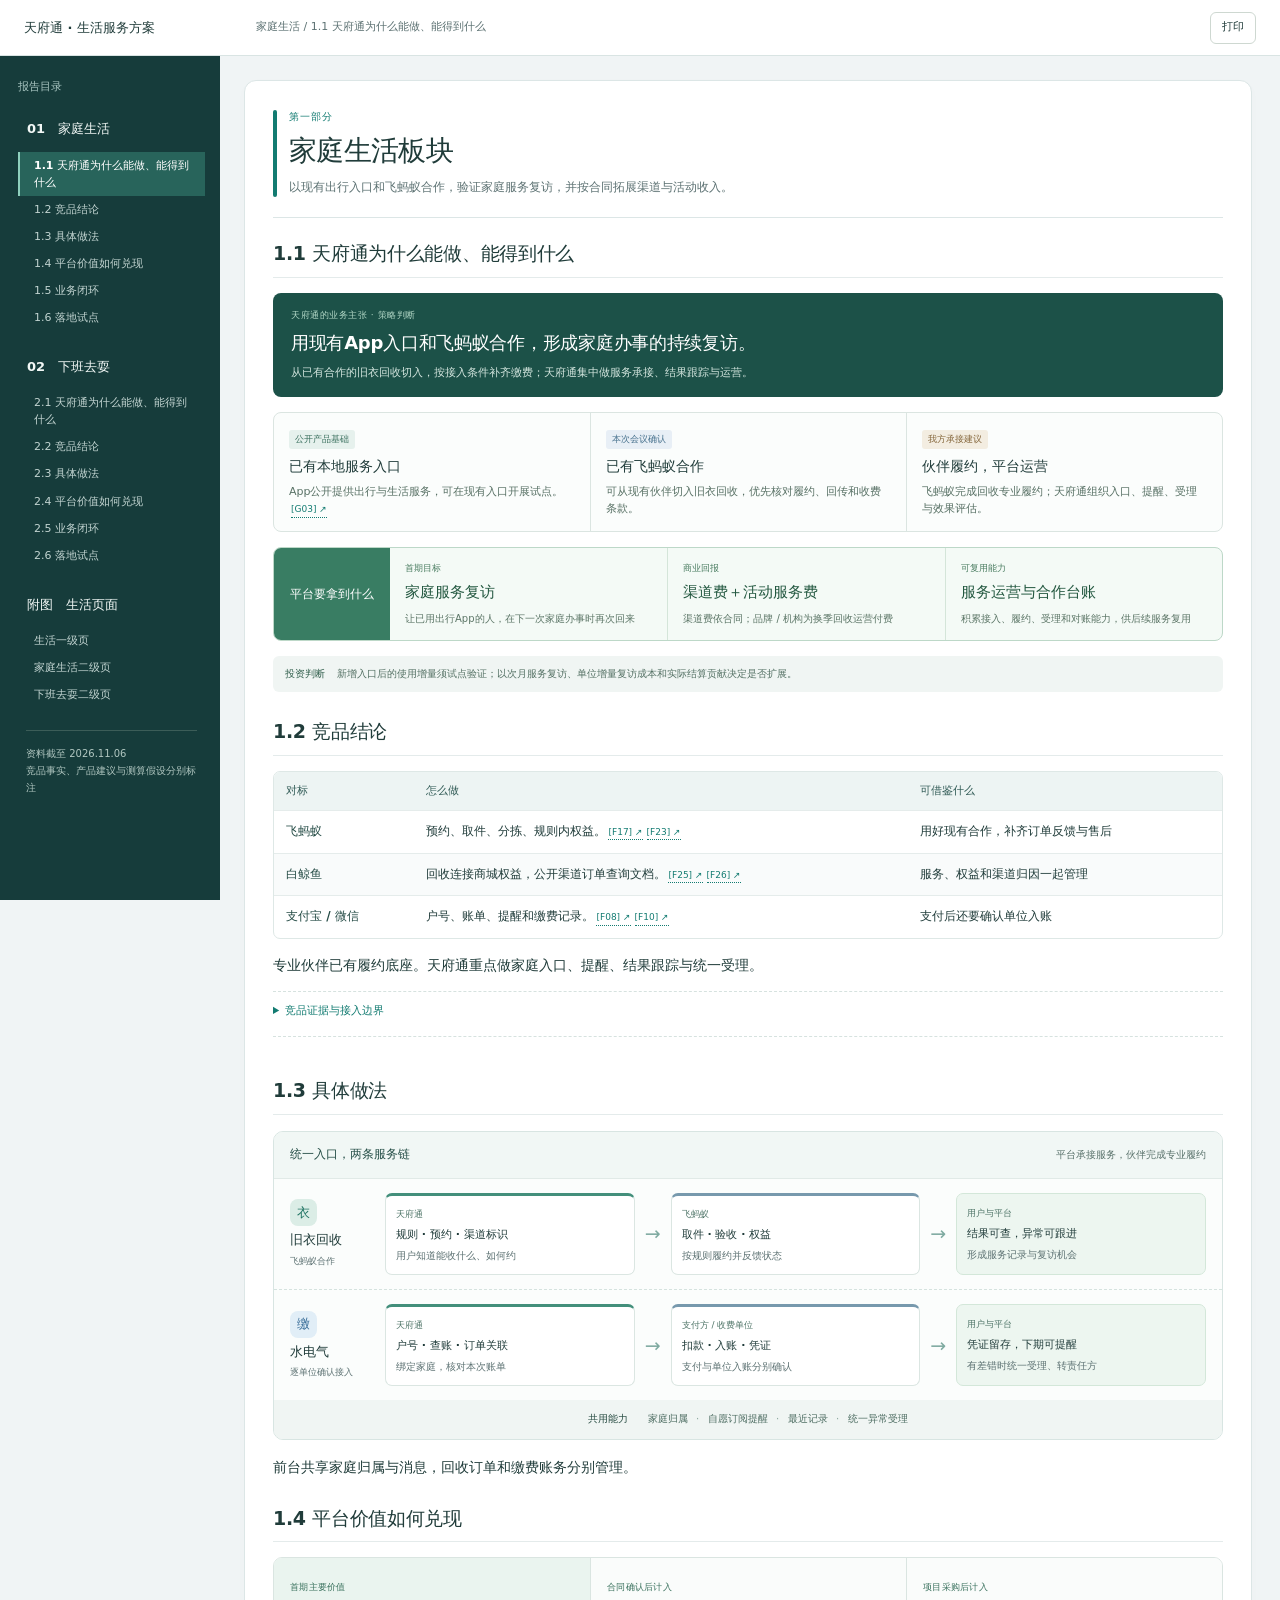
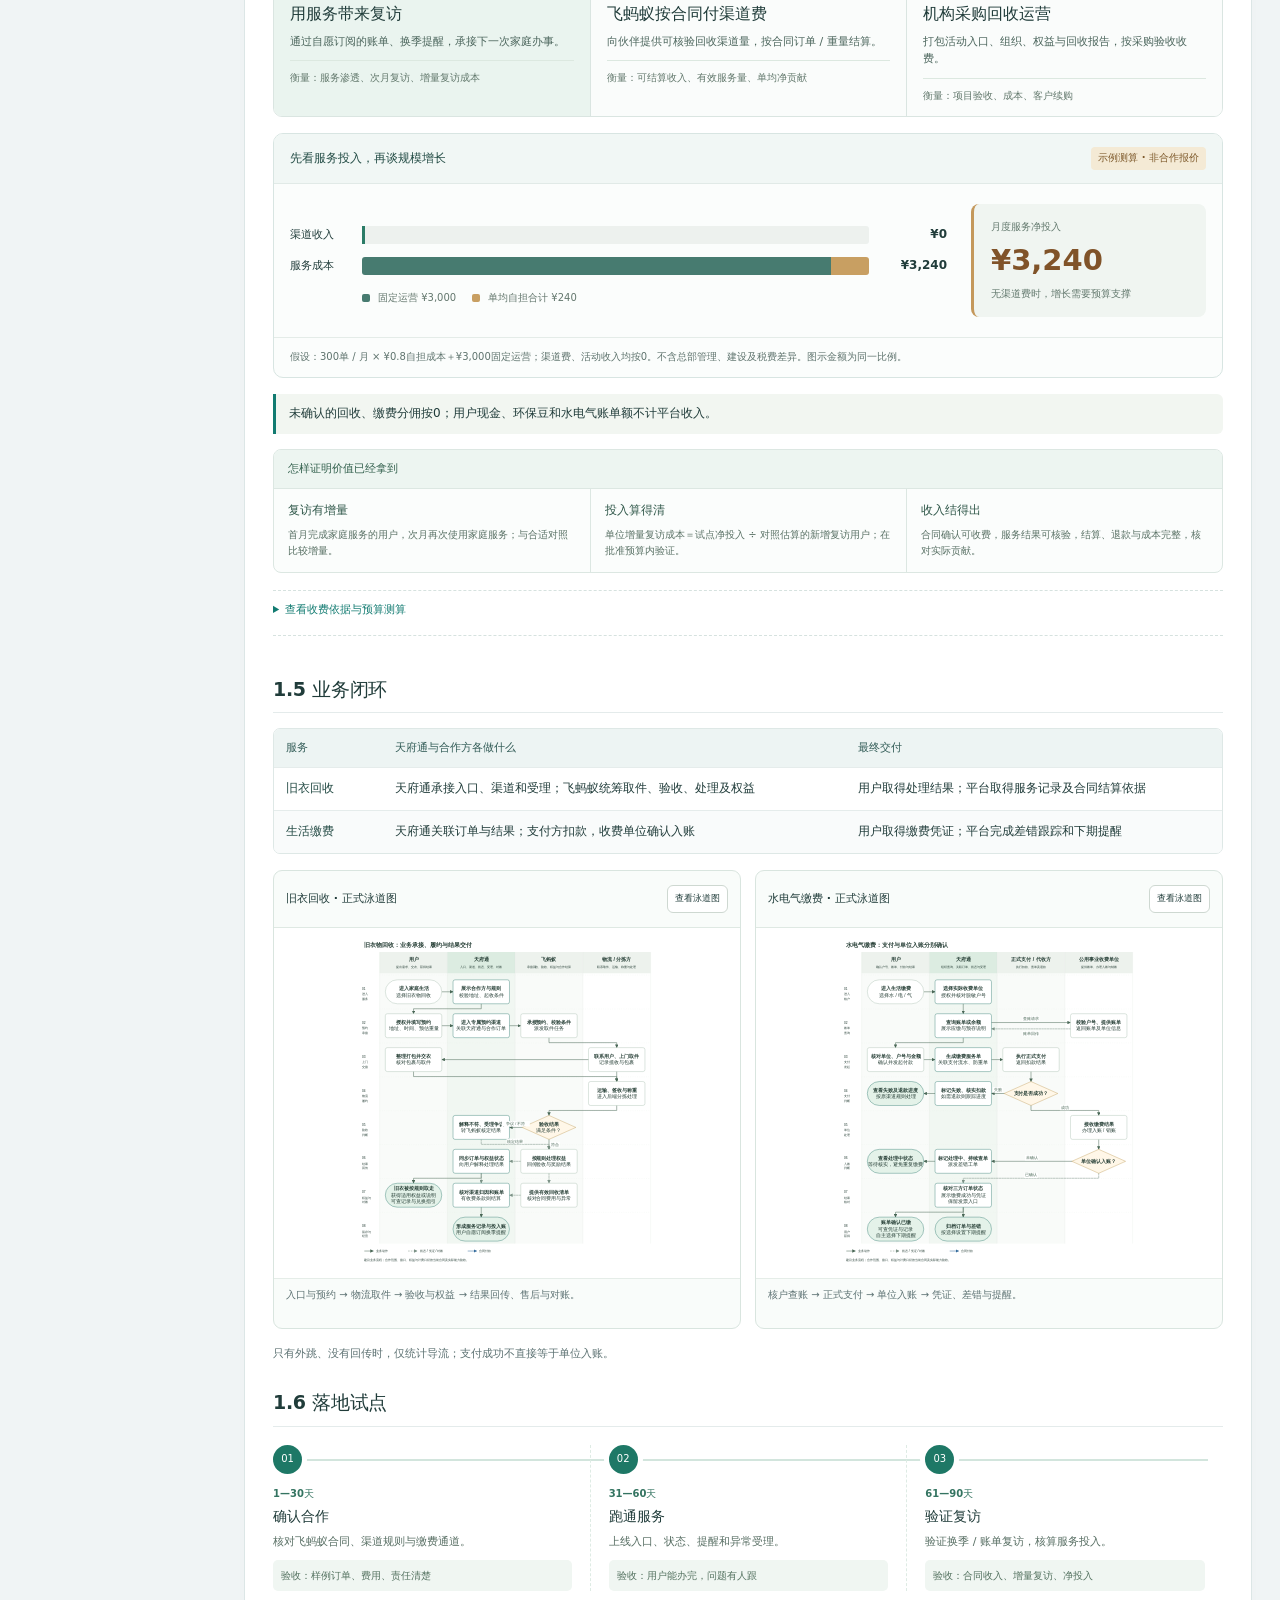
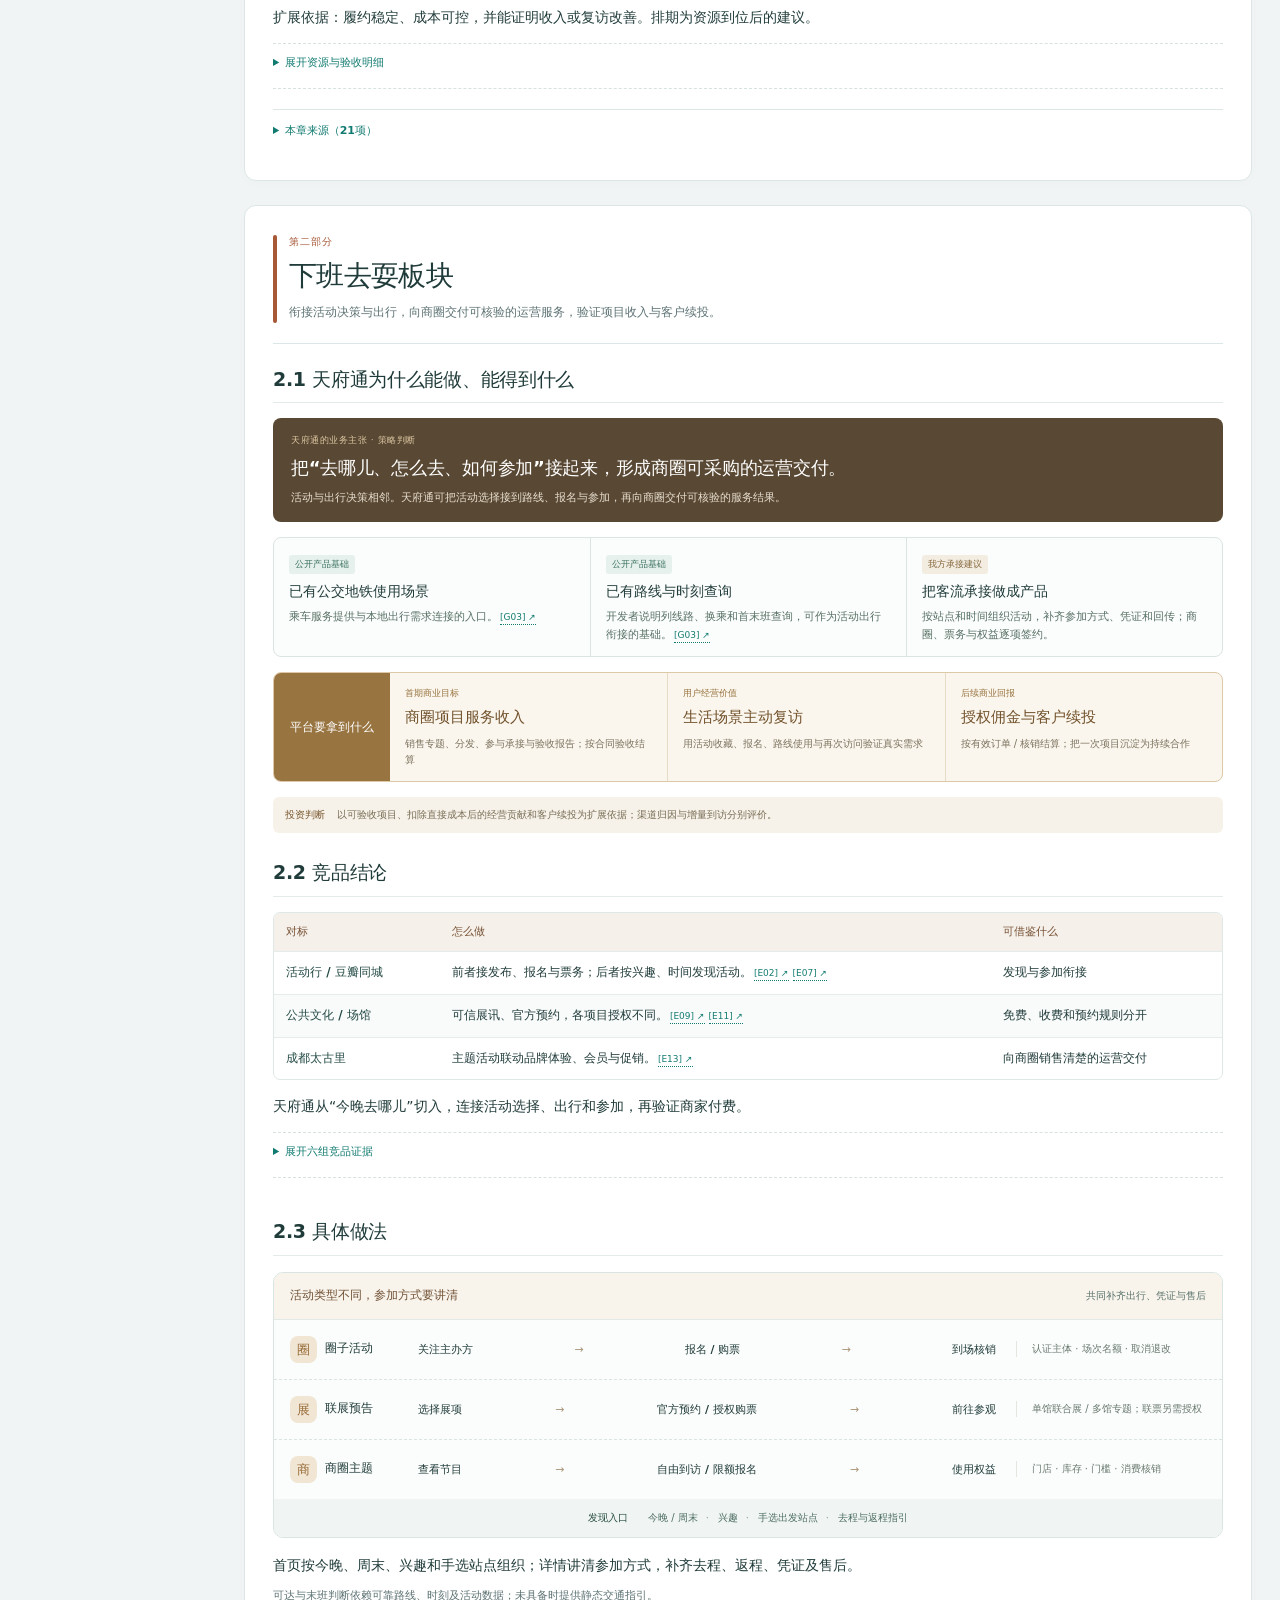
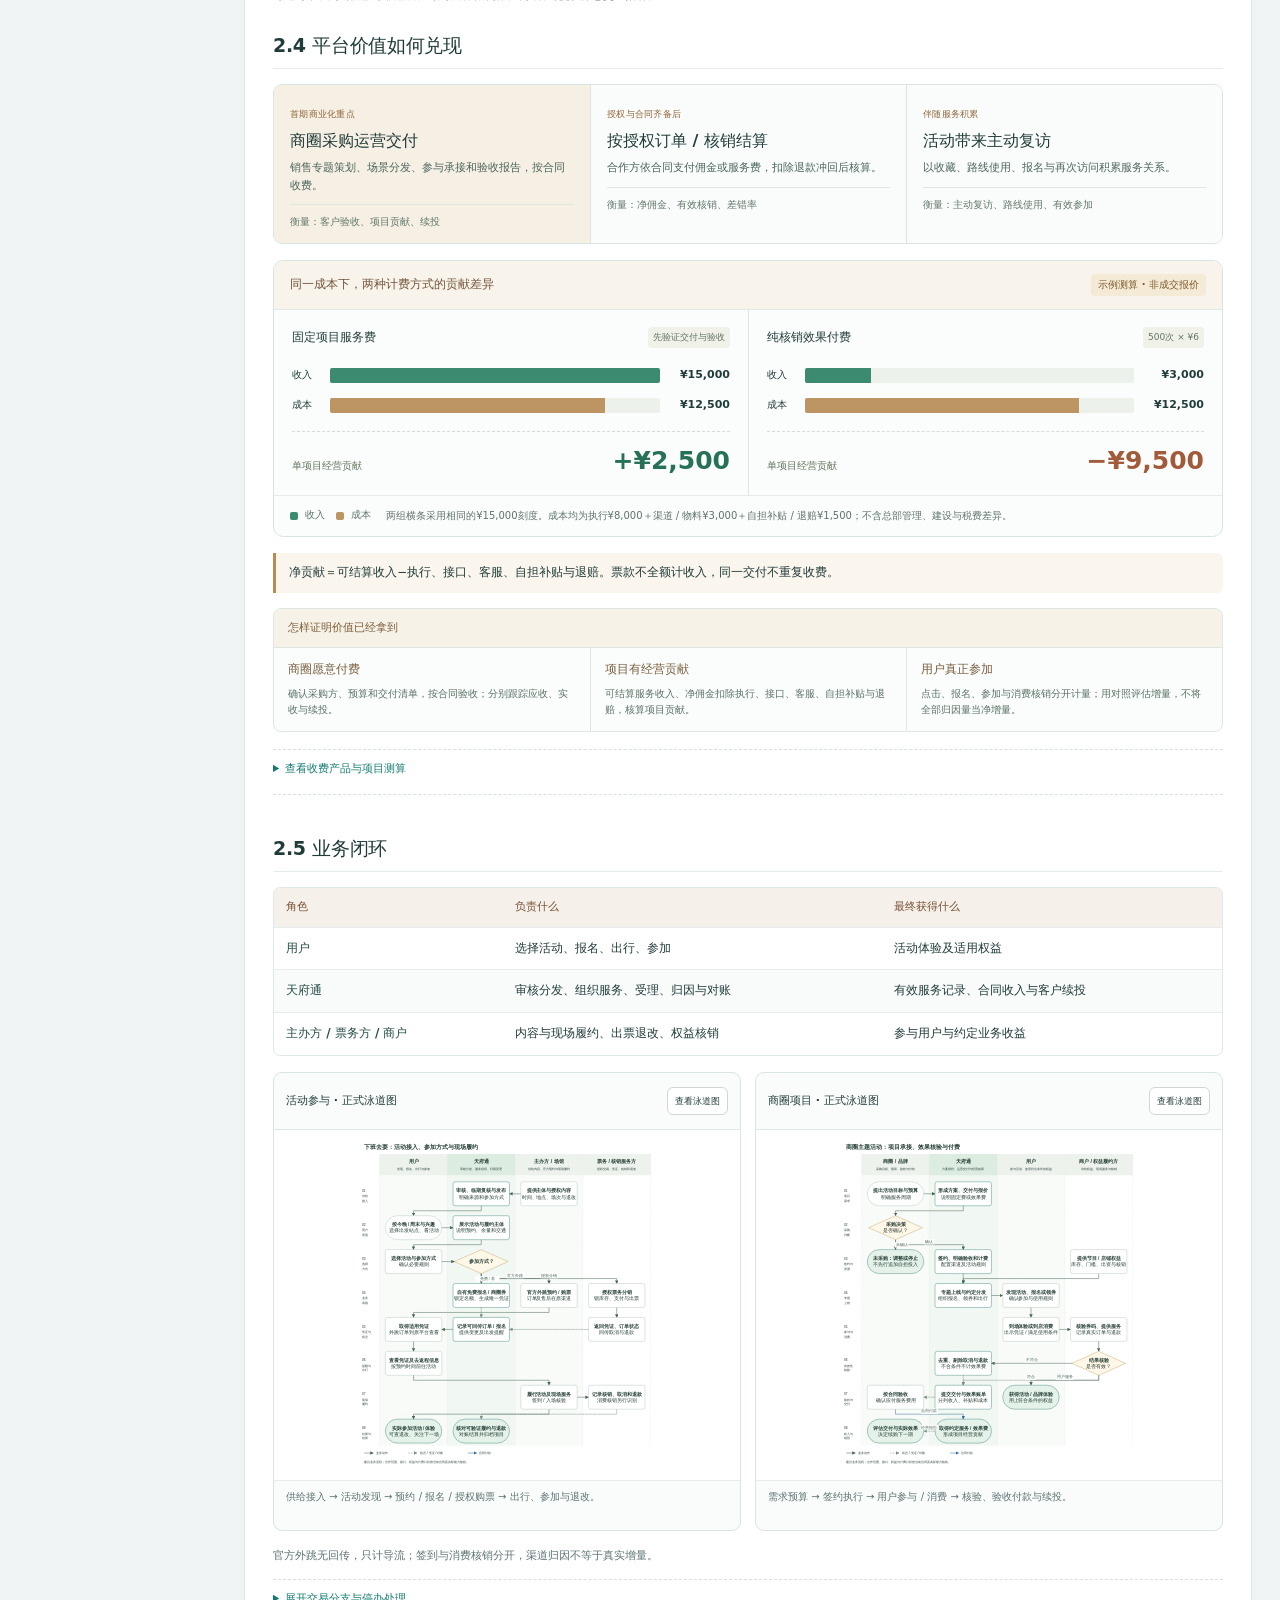
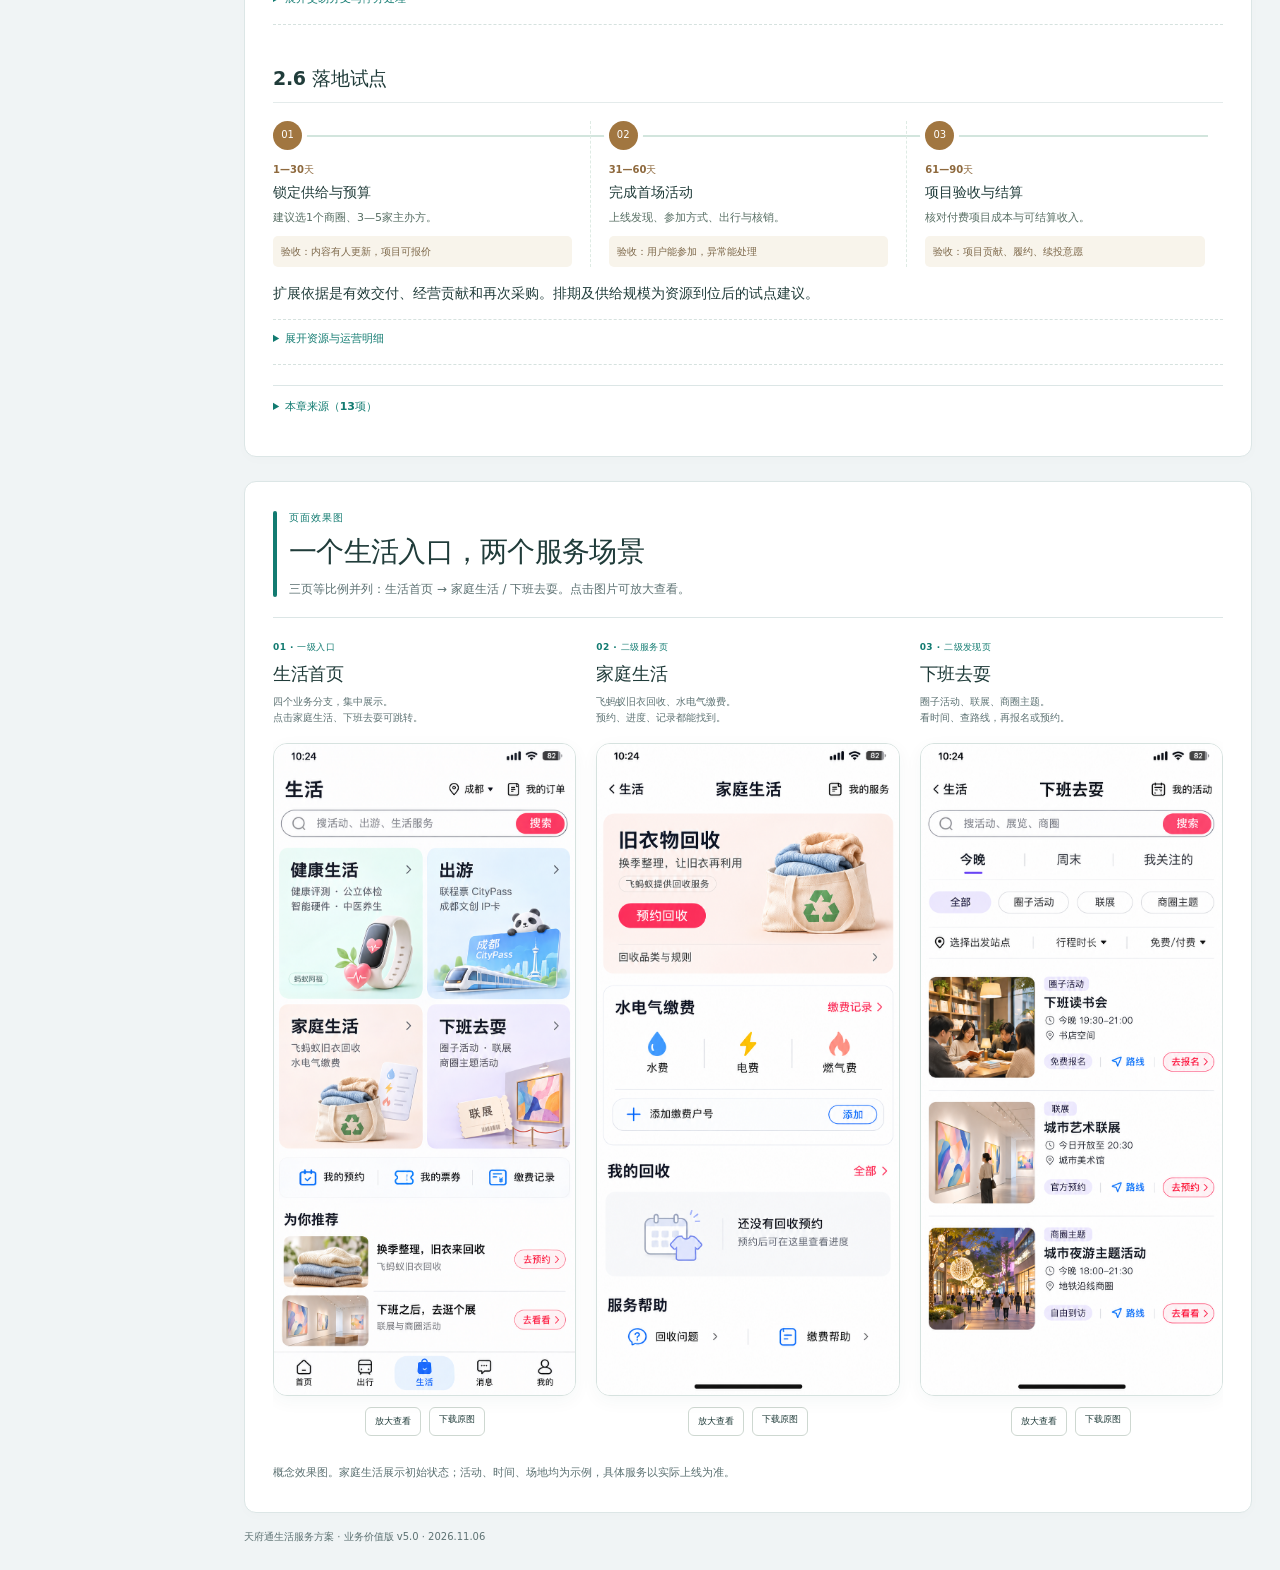
==== commit cae25f7d: "Lead each business chapter with Tianfutong advantages and measurable returns" ====
--- a/index.html
+++ b/index.html
@@ -5,9 +5,9 @@
 <meta charset="utf-8"/><meta content="width=device-width,initial-scale=1" name="viewport"/>
 <meta content="#176c60" name="theme-color"/>
 <meta content="家庭生活与下班去耍两个独立板块的商业化产品方案，分别展开竞品、产品、商业模式、角色流程、平台价值、测算和实施。" name="description"/>
-<title>家庭生活与下班去耍｜商业化方案·图表版</title>
+<title>家庭生活与下班去耍｜天府通业务价值方案</title>
 <link href="styles-v2.css" rel="stylesheet"/><script defer="" src="app.js"></script>
-<link href="compact-v4.css" rel="stylesheet"/></head>
+<link href="compact-v4.css" rel="stylesheet"/><link href="value-v5.css" rel="stylesheet"/></head>
 <body class="report-v4">
 <a class="skip" href="#family">跳至正文</a>
 <header class="topbar">
@@ -19,14 +19,22 @@
 <button aria-label="关闭目录" class="toc-backdrop" hidden="" id="toc-backdrop"></button>
 <aside aria-label="报告目录" class="sidebar" id="report-toc">
 <div class="toc-title">报告目录 <button aria-label="关闭目录" class="button toc-close" id="toc-close" type="button">关闭</button></div>
-<nav aria-label="家庭生活目录" class="toc-group"><a class="toc-chapter" href="#family">01　家庭生活</a><ol><li><a href="#family-research" title="1.1 竞品结论">1.1 竞品结论</a></li><li><a href="#family-product" title="1.2 具体做法">1.2 具体做法</a></li><li><a href="#family-value" title="1.3 商业模式与价值">1.3 商业模式与价值</a></li><li><a href="#family-flow" title="1.4 业务闭环">1.4 业务闭环</a></li><li><a href="#family-rollout" title="1.5 落地试点">1.5 落地试点</a></li></ol></nav><nav aria-label="下班去耍目录" class="toc-group"><a class="toc-chapter" href="#events">02　下班去耍</a><ol><li><a href="#events-research" title="2.1 竞品结论">2.1 竞品结论</a></li><li><a href="#events-product" title="2.2 具体做法">2.2 具体做法</a></li><li><a href="#events-value" title="2.3 商业模式与价值">2.3 商业模式与价值</a></li><li><a href="#events-flow" title="2.4 业务闭环">2.4 业务闭环</a></li><li><a href="#events-rollout" title="2.5 落地试点">2.5 落地试点</a></li></ol></nav><nav aria-label="页面效果图目录" class="toc-group"><a class="toc-chapter" href="#life-home">附图　生活页面</a><ol><li><a href="#life-home-layout">生活一级页</a></li><li><a href="#family-life-layout">家庭生活二级页</a></li><li><a href="#afterwork-layout">下班去耍二级页</a></li></ol></nav>
+<nav aria-label="家庭生活目录" class="toc-group"><a class="toc-chapter" href="#family">01　家庭生活</a><ol><li><a href="#family-fit" title="1.1 天府通为什么能做、能得到什么">1.1 天府通为什么能做、能得到什么</a></li><li><a href="#family-research" title="1.2 竞品结论">1.2 竞品结论</a></li><li><a href="#family-product" title="1.3 具体做法">1.3 具体做法</a></li><li><a href="#family-value" title="1.4 平台价值如何兑现">1.4 平台价值如何兑现</a></li><li><a href="#family-flow" title="1.5 业务闭环">1.5 业务闭环</a></li><li><a href="#family-rollout" title="1.6 落地试点">1.6 落地试点</a></li></ol></nav><nav aria-label="下班去耍目录" class="toc-group"><a class="toc-chapter" href="#events">02　下班去耍</a><ol><li><a href="#events-fit" title="2.1 天府通为什么能做、能得到什么">2.1 天府通为什么能做、能得到什么</a></li><li><a href="#events-research" title="2.2 竞品结论">2.2 竞品结论</a></li><li><a href="#events-product" title="2.3 具体做法">2.3 具体做法</a></li><li><a href="#events-value" title="2.4 平台价值如何兑现">2.4 平台价值如何兑现</a></li><li><a href="#events-flow" title="2.5 业务闭环">2.5 业务闭环</a></li><li><a href="#events-rollout" title="2.6 落地试点">2.6 落地试点</a></li></ol></nav><nav aria-label="页面效果图目录" class="toc-group"><a class="toc-chapter" href="#life-home">附图　生活页面</a><ol><li><a href="#life-home-layout">生活一级页</a></li><li><a href="#family-life-layout">家庭生活二级页</a></li><li><a href="#afterwork-layout">下班去耍二级页</a></li></ol></nav>
 <div class="toc-meta">资料截至 2026.11.06<br/>竞品事实、产品建议与测算假设分别标注</div>
 </aside>
 <main class="reading" id="main">
 <article class="chapter" id="family">
-<header class="chapter-header"><div class="chapter-number">第一部分</div><h1>家庭生活板块</h1><p class="chapter-scope">飞蚂蚁旧衣回收＋水电气缴费：增加家庭服务复访，逐步验证收入。</p></header>
+<header class="chapter-header"><div class="chapter-number">第一部分</div><h1>家庭生活板块</h1><p class="chapter-scope">以现有出行入口和飞蚂蚁合作，验证家庭服务复访，并按合同拓展渠道与活动收入。</p></header><section class="report-section business-case" id="family-fit"><h2>1.1 天府通为什么能做、能得到什么</h2><div class="business-thesis"><span>天府通的业务主张 · 策略判断</span><h3>用现有App入口和飞蚂蚁合作，形成家庭办事的持续复访。</h3><p>从已有合作的旧衣回收切入，按接入条件补齐缴费；天府通集中做服务承接、结果跟踪与运营。</p></div>
+<div aria-label="天府通开展家庭生活业务的三项基础" class="fit-evidence">
+<div><span class="evidence-type">公开产品基础</span><h3>已有本地服务入口</h3><p>App公开提供出行与生活服务，可在现有入口开展试点。<a class="source" href="https://apps.apple.com/cn/app/天府通-公交地铁一卡通乘车码/id1358566958" rel="noopener noreferrer" target="_blank" title="天府通App开发者产品说明">[G03] ↗</a></p></div>
+<div><span class="evidence-type internal">本次会议确认</span><h3>已有飞蚂蚁合作</h3><p>可从现有伙伴切入旧衣回收，优先核对履约、回传和收费条款。</p></div>
+<div><span class="evidence-type proposed">我方承接建议</span><h3>伙伴履约，平台运营</h3><p>飞蚂蚁完成回收专业履约；天府通组织入口、提醒、受理与效果评估。</p></div>
+</div>
+<div aria-label="天府通家庭生活的目标回报" class="platform-return"><div class="return-label">平台要拿到什么</div><div class="return-item"><span>首期目标</span><strong>家庭服务复访</strong><small>让已用出行App的人，在下一次家庭办事时再次回来</small></div><div class="return-item"><span>商业回报</span><strong>渠道费＋活动服务费</strong><small>渠道费依合同；品牌 / 机构为换季回收运营付费</small></div><div class="return-item"><span>可复用能力</span><strong>服务运营与合作台账</strong><small>积累接入、履约、受理和对账能力，供后续服务复用</small></div></div>
+<div class="decision-rule"><b>投资判断</b><span>新增入口后的使用增量须试点验证；以次月服务复访、单位增量复访成本和实际结算贡献决定是否扩展。</span></div>
+</section>
 <section class="report-section" id="family-research">
-<h2>1.1 竞品结论</h2>
+<h2>1.2 竞品结论</h2>
 <div class="table-wrap"><table class="brief-table"><thead><tr><th>对标</th><th>怎么做</th><th>可借鉴什么</th></tr></thead><tbody>
 <tr><td>飞蚂蚁</td><td>预约、取件、分拣、规则内权益。<a class="source" href="https://www.fmy90.com/" rel="noopener noreferrer" target="_blank" title="飞蚂蚁官网">[F17] ↗</a><a class="source" href="https://wechat.fmy90.com/fmy90/public/index.php/index/orders/appsy" rel="noopener noreferrer" target="_blank" title="飞蚂蚁：预约收衣">[F23] ↗</a></td><td>用好现有合作，补齐订单反馈与售后</td></tr>
 <tr><td>白鲸鱼</td><td>回收连接商城权益，公开渠道订单查询文档。<a class="source" href="https://www.52bjy.com/about/index.html" rel="noopener noreferrer" target="_blank" title="白鲸鱼：关于我们">[F25] ↗</a><a class="source" href="https://www.52bjy.com/doc/" rel="noopener noreferrer" target="_blank" title="白鲸鱼官方文档中心">[F26] ↗</a></td><td>服务、权益和渠道归因一起管理</td></tr>
@@ -59,7 +67,7 @@
 </details>
 </section>
 <section class="report-section" id="family-product">
-<h2>1.2 具体做法</h2>
+<h2>1.3 具体做法</h2>
 <figure aria-label="家庭生活服务分工：天府通统一入口，飞蚂蚁履约回收，支付与收费单位完成缴费，天府通跟踪结果和复访" class="viz service-map">
 <figcaption><strong>统一入口，两条服务链</strong><span>平台承接服务，伙伴完成专业履约</span></figcaption>
 <div class="service-lane"><div class="lane-name"><span class="viz-icon">衣</span><strong>旧衣回收</strong><small>飞蚂蚁合作</small></div><div class="service-node platform"><em>天府通</em><strong>规则 · 预约 · 渠道标识</strong><small>用户知道能收什么、如何约</small></div><span aria-hidden="true" class="lane-arrow">→</span><div class="service-node partner"><em>飞蚂蚁</em><strong>取件 · 验收 · 权益</strong><small>按规则履约并反馈状态</small></div><span aria-hidden="true" class="lane-arrow">→</span><div class="service-node result"><em>用户与平台</em><strong>结果可查，异常可跟进</strong><small>形成服务记录与复访机会</small></div></div>
@@ -69,18 +77,18 @@
 <p>前台共享家庭归属与消息，回收订单和缴费账务分别管理。</p>
 </section>
 <section class="report-section" id="family-value">
-<h2>1.3 商业模式与价值</h2>
+<h2>1.4 平台价值如何兑现</h2>
 <div aria-label="家庭生活的三类平台价值" class="value-chain">
-<div class="value-block primary"><span class="value-stage">首期主要价值</span><h3>家庭服务复访</h3><p>用账单、换季提醒带来真实再使用。</p><small>衡量：服务渗透、次月复访、增量复访成本</small></div>
-<div class="value-block"><span class="value-stage">合同确认后计入</span><h3>回收渠道收入</h3><p>按合同定义的有效订单或重量结算。</p><small>衡量：可结算收入、有效服务量、单均净贡献</small></div>
-<div class="value-block"><span class="value-stage">项目采购后计入</span><h3>联合活动服务费</h3><p>品牌 / 机构采购换季回收运营。</p><small>衡量：项目验收、成本、客户续购</small></div>
+<div class="value-block primary"><span class="value-stage">首期主要价值</span><h3>用服务带来复访</h3><p>通过自愿订阅的账单、换季提醒，承接下一次家庭办事。</p><small>衡量：服务渗透、次月复访、增量复访成本</small></div>
+<div class="value-block"><span class="value-stage">合同确认后计入</span><h3>飞蚂蚁按合同付渠道费</h3><p>向伙伴提供可核验回收渠道量，按合同订单 / 重量结算。</p><small>衡量：可结算收入、有效服务量、单均净贡献</small></div>
+<div class="value-block"><span class="value-stage">项目采购后计入</span><h3>机构采购回收运营</h3><p>打包活动入口、组织、权益与回收报告，按采购验收收费。</p><small>衡量：项目验收、成本、客户续购</small></div>
 </div>
 <figure class="viz budget-viz">
 <figcaption><strong>先看服务投入，再谈规模增长</strong><span class="assumption-label">示例测算 · 非合作报价</span></figcaption>
 <div class="budget-layout"><div class="budget-bars"><div class="budget-row"><span>渠道收入</span><div class="budget-track"><span class="zero-mark"></span></div><b>¥0</b></div><div class="budget-row"><span>服务成本</span><div class="budget-track stack-track"><span class="fixed-segment" style="width:92.5926%"></span><span class="variable-segment" style="width:7.4074%"></span></div><b>¥3,240</b></div><div class="chart-legend"><span><i class="fixed-dot"></i>固定运营 ¥3,000</span><span><i class="variable-dot"></i>单均自担合计 ¥240</span></div></div><div class="budget-result"><span>月度服务净投入</span><strong>¥3,240</strong><small>无渠道费时，增长需要预算支撑</small></div></div>
 <p class="viz-footnote">假设：300单 / 月 × ¥0.8自担成本＋¥3,000固定运营；渠道费、活动收入均按0。不含总部管理、建设及税费差异。图示金额为同一比例。</p>
 </figure>
-<p class="key-line">未确认的回收、缴费分佣按0；用户现金、环保豆和水电气账单额不计平台收入。</p>
+<p class="key-line">未确认的回收、缴费分佣按0；用户现金、环保豆和水电气账单额不计平台收入。</p><div class="return-scorecard"><strong>怎样证明价值已经拿到</strong><dl><div><dt>复访有增量</dt><dd>首月完成家庭服务的用户，次月再次使用家庭服务；与合适对照比较增量。</dd></div><div><dt>投入算得清</dt><dd>单位增量复访成本＝试点净投入 ÷ 对照估算的新增复访用户；在批准预算内验证。</dd></div><div><dt>收入结得出</dt><dd>合同确认可收费，服务结果可核验，结算、退款与成本完整，核对实际贡献。</dd></div></dl></div>
 <details class="supplement"><summary>查看收费依据与预算测算</summary>
 <p>“换季旧衣回收周”可交付预约入口、活动组织、权益和回收报告。中金支付有专属通道及线下点位合作案例；四川银行有权益运营采购案例，均不能直接推定我方收费条款。<a class="source" href="https://www.cpcn.com.cn/news/news_543e20af-7d30-4385-8356-5124f68a67de.html" rel="noopener noreferrer" target="_blank" title="中金支付2021年度旧衣回收活动">[F24] ↗</a><a class="source" href="https://www.scbank.cn/cn/col322/5678451.html" rel="noopener noreferrer" target="_blank" title="四川银行：文旅综合商圈特色权益活动采购公告">[G02] ↗</a></p>
 <div class="table-wrap"><table class="wide"><thead><tr><th>业务</th><th>付费方与计费依据</th><th>我方收入 / 成本</th><th>合同与验收条件</th></tr></thead><tbody>
@@ -108,7 +116,7 @@
 </details>
 </section>
 <section class="report-section" id="family-flow">
-<h2>1.4 业务闭环</h2>
+<h2>1.5 业务闭环</h2>
 <div class="table-wrap"><table class="brief-table"><thead><tr><th>服务</th><th>天府通与合作方各做什么</th><th>最终交付</th></tr></thead><tbody>
 <tr><td>旧衣回收</td><td>天府通承接入口、渠道和受理；飞蚂蚁统筹取件、验收、处理及权益</td><td>用户取得处理结果；平台取得服务记录及合同结算依据</td></tr>
 <tr><td>生活缴费</td><td>天府通关联订单与结果；支付方扣款，收费单位确认入账</td><td>用户取得缴费凭证；平台完成差错跟踪和下期提醒</td></tr>
@@ -118,7 +126,7 @@
 </div><p class="small-note">只有外跳、没有回传时，仅统计导流；支付成功不直接等于单位入账。</p>
 </section>
 <section class="report-section" id="family-rollout">
-<h2>1.5 落地试点</h2>
+<h2>1.6 落地试点</h2>
 <ol aria-label="家庭生活建议试点排期，资源到位后启动" class="rollout-timeline">
 <li><span class="phase-index">01</span><div class="phase-days">1—30天</div><h3>确认合作</h3><p>核对飞蚂蚁合同、渠道规则与缴费通道。</p><small><b>验收：</b>样例订单、费用、责任清楚</small></li>
 <li><span class="phase-index">02</span><div class="phase-days">31—60天</div><h3>跑通服务</h3><p>上线入口、状态、提醒和异常受理。</p><small><b>验收：</b>用户能办完，问题有人跟</small></li>
@@ -131,7 +139,7 @@
 <tr><td>天府通产品、技术与客服</td><td>家庭归属、授权与订单映射、消息订阅、状态展示、受理工单、经营看板；不采集与服务无关的合作方数据</td></tr>
 <tr><td>活动采购方（如有）</td><td>预算、品牌内容、权益与费用承担、活动验收标准；平台不先行假设存在采购收入</td></tr>
 </tbody></table></div><p>回收分别统计预约、揽收、签收、验收及权益处理；缴费分别统计支付、入账和退款。换季提醒与营销自愿订阅，增量复访需合适对照。</p></details>
-<details class="chapter-sources"><summary>本章来源（20项）</summary><p class="source-note">资料截至2026-11-06；合作基础来自本次讨论，未查阅合同或完成真实交易，当前规则和接口须另行验收。</p><ol class="source-list"><li class="source-item" id="source-F08"><span class="source-id">F08</span><a href="https://cschannel.alipay.com/mobile/helpDetail.htm?help_id=251393" rel="noopener noreferrer" target="_blank">支付宝：如何查询水电煤缴费记录 ↗</a><p>平台官方帮助 · 未标发布日期；缴费记录与回单，部分入口名称可能较旧 · 2026-11-06查阅</p></li>
+<details class="chapter-sources"><summary>本章来源（21项）</summary><p class="source-note">资料截至2026-11-06；合作基础来自本次讨论，未查阅合同或完成真实交易，当前规则和接口须另行验收。</p><ol class="source-list"><li class="source-item" id="source-F08"><span class="source-id">F08</span><a href="https://cschannel.alipay.com/mobile/helpDetail.htm?help_id=251393" rel="noopener noreferrer" target="_blank">支付宝：如何查询水电煤缴费记录 ↗</a><p>平台官方帮助 · 未标发布日期；缴费记录与回单，部分入口名称可能较旧 · 2026-11-06查阅</p></li>
 <li class="source-item" id="source-F09"><span class="source-id">F09</span><a href="https://render.alipay.com/p/yuyan/180020010001201259/bank/JFDK.htm?page=JFDK" rel="noopener noreferrer" target="_blank">支付宝生活缴费代扣用户服务协议 ↗</a><p>平台官方协议 · 未标更新日期；机构出账、代扣授权及失败处理 · 2026-11-06查阅</p></li>
 <li class="source-item" id="source-F10"><span class="source-id">F10</span><a href="https://pay.wechatpay.cn/static/solution/solution_detail_payment.shtml" rel="noopener noreferrer" target="_blank">微信支付：智慧生活缴费 ↗</a><p>平台官方解决方案 · 未标发布日期；绑定、提醒、查询、续费及单位服务能力 · 2026-11-06查阅</p></li>
 <li class="source-item" id="source-F11"><span class="source-id">F11</span><a href="https://www.cdwater.com.cn/htm/detail_64399.html" rel="noopener noreferrer" target="_blank">成都供水：水费缴纳渠道一览表 ↗</a><p>公用事业企业官网 · 未标发布日期；渠道、供水区域及数电发票入口 · 2026-11-06查阅</p></li>
@@ -150,14 +158,23 @@
 <li class="source-item" id="source-F25"><span class="source-id">F25</span><a href="https://www.52bjy.com/about/index.html" rel="noopener noreferrer" target="_blank">白鲸鱼：关于我们 ↗</a><p>同类竞品企业官网 · 未标日期；预约、免费上门、代金券 / 鲸鱼币及绿色商城 · 2026-11-06查阅</p></li>
 <li class="source-item" id="source-F26"><span class="source-id">F26</span><a href="https://www.52bjy.com/doc/" rel="noopener noreferrer" target="_blank">白鲸鱼官方文档中心 ↗</a><p>同类竞品官方文档 · 动态目录；会员验证、网页接入及订单状态查询文档，未验证现行接口可用性 · 2026-11-06查阅</p></li>
 <li class="source-item" id="source-G01"><span class="source-id">G01</span><a href="https://www.cdtft.cn/" rel="noopener noreferrer" target="_blank">天府通官网 ↗</a><p>企业官网 · 未标发布日期；乘车支付、本地资讯及周边优惠的公开产品定位 · 2026-11-06查阅</p></li>
-<li class="source-item" id="source-G02"><span class="source-id">G02</span><a href="https://www.scbank.cn/cn/col322/5678451.html" rel="noopener noreferrer" target="_blank">四川银行：文旅综合商圈特色权益活动采购公告 ↗</a><p>银行官方采购公告 · 2025-12-02；包括民生缴费、商圈与出行，区分补贴及服务费；仅证明采购模式 · 2026-11-06查阅</p></li></ol></details>
+<li class="source-item" id="source-G02"><span class="source-id">G02</span><a href="https://www.scbank.cn/cn/col322/5678451.html" rel="noopener noreferrer" target="_blank">四川银行：文旅综合商圈特色权益活动采购公告 ↗</a><p>银行官方采购公告 · 2025-12-02；包括民生缴费、商圈与出行，区分补贴及服务费；仅证明采购模式 · 2026-11-06查阅</p></li>
+<li class="source-item" id="source-G03"><span class="source-id">G03</span><a href="https://apps.apple.com/cn/app/天府通-公交地铁一卡通乘车码/id1358566958" rel="noopener noreferrer" target="_blank">天府通App开发者产品说明 ↗</a><p>天府通开发者在App Store发布的产品信息 · 动态页面；乘车、线路换乘、首末班、权益及生活服务。证明公开产品基础，不证明新业务接口、流量规模、活动增量或商业授权 · 2026-11-06查阅</p></li></ol></details>
 </section>
 </article>
 <!-- END FAMILY -->
 <article class="chapter events" id="events">
-<header class="chapter-header"><div class="chapter-number">第二部分</div><h1>下班去耍板块</h1><p class="chapter-scope">圈子活动、联展、商圈主题：用活动参与支撑商圈付费项目。名称暂定。</p></header>
+<header class="chapter-header"><div class="chapter-number">第二部分</div><h1>下班去耍板块</h1><p class="chapter-scope">衔接活动决策与出行，向商圈交付可核验的运营服务，验证项目收入与客户续投。</p></header><section class="report-section business-case" id="events-fit"><h2>2.1 天府通为什么能做、能得到什么</h2><div class="business-thesis"><span>天府通的业务主张 · 策略判断</span><h3>把“去哪儿、怎么去、如何参加”接起来，形成商圈可采购的运营交付。</h3><p>活动与出行决策相邻。天府通可把活动选择接到路线、报名与参加，再向商圈交付可核验的服务结果。</p></div>
+<div aria-label="天府通开展下班去耍业务的三项基础" class="fit-evidence">
+<div><span class="evidence-type">公开产品基础</span><h3>已有公交地铁使用场景</h3><p>乘车服务提供与本地出行需求连接的入口。<a class="source" href="https://apps.apple.com/cn/app/天府通-公交地铁一卡通乘车码/id1358566958" rel="noopener noreferrer" target="_blank" title="天府通App开发者产品说明">[G03] ↗</a></p></div>
+<div><span class="evidence-type">公开产品基础</span><h3>已有路线与时刻查询</h3><p>开发者说明列线路、换乘和首末班查询，可作为活动出行衔接的基础。<a class="source" href="https://apps.apple.com/cn/app/天府通-公交地铁一卡通乘车码/id1358566958" rel="noopener noreferrer" target="_blank" title="天府通App开发者产品说明">[G03] ↗</a></p></div>
+<div><span class="evidence-type proposed">我方承接建议</span><h3>把客流承接做成产品</h3><p>按站点和时间组织活动，补齐参加方式、凭证和回传；商圈、票务与权益逐项签约。</p></div>
+</div>
+<div aria-label="天府通下班去耍的目标回报" class="platform-return"><div class="return-label">平台要拿到什么</div><div class="return-item"><span>首期商业目标</span><strong>商圈项目服务收入</strong><small>销售专题、分发、参与承接与验收报告；按合同验收结算</small></div><div class="return-item"><span>用户经营价值</span><strong>生活场景主动复访</strong><small>用活动收藏、报名、路线使用与再次访问验证真实需求</small></div><div class="return-item"><span>后续商业回报</span><strong>授权佣金与客户续投</strong><small>按有效订单 / 核销结算；把一次项目沉淀为持续合作</small></div></div>
+<div class="decision-rule"><b>投资判断</b><span>以可验收项目、扣除直接成本后的经营贡献和客户续投为扩展依据；渠道归因与增量到访分别评价。</span></div>
+</section>
 <section class="report-section" id="events-research">
-<h2>2.1 竞品结论</h2>
+<h2>2.2 竞品结论</h2>
 <div class="table-wrap"><table class="brief-table"><thead><tr><th>对标</th><th>怎么做</th><th>可借鉴什么</th></tr></thead><tbody>
 <tr><td>活动行 / 豆瓣同城</td><td>前者接发布、报名与票务；后者按兴趣、时间发现活动。<a class="source" href="https://www.huodongxing.com/terms" rel="noopener noreferrer" target="_blank" title="活动行服务条款">[E02] ↗</a><a class="source" href="https://www.douban.com/location/chengdu/events/future-party" rel="noopener noreferrer" target="_blank" title="豆瓣同城：成都近期聚会">[E07] ↗</a></td><td>发现与参加衔接</td></tr>
 <tr><td>公共文化 / 场馆</td><td>可信展讯、官方预约，各项目授权不同。<a class="source" href="https://www.mct.gov.cn/wlbphone/wlbydd/xxfb/qglb/sc/202406/t20240604_953278.html" rel="noopener noreferrer" target="_blank" title="四川：解码新时代文化馆样态">[E09] ↗</a><a class="source" href="https://www.cdmuseum.com/xinwen/202507/4050.html" rel="noopener noreferrer" target="_blank" title="成都博物馆：关于规范暑期开放和讲解服务的公告">[E11] ↗</a></td><td>免费、收费和预约规则分开</td></tr>
@@ -174,7 +191,7 @@
 </tbody></table></div><p>公开案例用于判断模式，历史活动不是当前在售清单；活动行票代费不等于天府通分销佣金。</p></details>
 </section>
 <section class="report-section" id="events-product">
-<h2>2.2 具体做法</h2>
+<h2>2.3 具体做法</h2>
 <figure aria-label="三类活动采用不同参与路径：圈子报名或购票，联展官方预约或授权购票，商圈自由到访或限额报名" class="viz event-paths">
 <figcaption><strong>活动类型不同，参加方式要讲清</strong><span>共同补齐出行、凭证与售后</span></figcaption>
 <div class="event-path"><div class="path-label"><span class="viz-icon">圈</span><strong>圈子活动</strong></div><div><b>关注主办方</b><span>→</span><b>报名 / 购票</b><span>→</span><b>到场核销</b></div><small>认证主体 · 场次名额 · 取消退改</small></div>
@@ -186,18 +203,18 @@
 <p class="small-note">可达与末班判断依赖可靠路线、时刻及活动数据；未具备时提供静态交通指引。</p>
 </section>
 <section class="report-section" id="events-value">
-<h2>2.3 商业模式与价值</h2>
+<h2>2.4 平台价值如何兑现</h2>
 <div aria-label="下班去耍的三类平台价值" class="value-chain event-value-chain">
-<div class="value-block primary"><span class="value-stage">首期商业化重点</span><h3>项目服务费</h3><p>商圈 / 品牌采购专题、分发、权益与运营。</p><small>衡量：客户验收、项目贡献、续投</small></div>
-<div class="value-block"><span class="value-stage">授权与合同齐备后</span><h3>票务 / 核销收益</h3><p>按有效交易或核销结算，退款冲回。</p><small>衡量：净佣金、有效核销、差错率</small></div>
-<div class="value-block"><span class="value-stage">伴随服务积累</span><h3>生活场景流量</h3><p>活动选择带来真实使用与再次访问。</p><small>衡量：主动复访、路线使用、有效参加</small></div>
+<div class="value-block primary"><span class="value-stage">首期商业化重点</span><h3>商圈采购运营交付</h3><p>销售专题策划、场景分发、参与承接和验收报告，按合同收费。</p><small>衡量：客户验收、项目贡献、续投</small></div>
+<div class="value-block"><span class="value-stage">授权与合同齐备后</span><h3>按授权订单 / 核销结算</h3><p>合作方依合同支付佣金或服务费，扣除退款冲回后核算。</p><small>衡量：净佣金、有效核销、差错率</small></div>
+<div class="value-block"><span class="value-stage">伴随服务积累</span><h3>活动带来主动复访</h3><p>以收藏、路线使用、报名与再次访问积累服务关系。</p><small>衡量：主动复访、路线使用、有效参加</small></div>
 </div>
 <figure class="viz economics-viz">
 <figcaption><strong>同一成本下，两种计费方式的贡献差异</strong><span class="assumption-label">示例测算 · 非成交报价</span></figcaption>
 <div class="economics-grid"><div class="economics-case"><div class="case-heading"><b>固定项目服务费</b><span class="case-badge">先验证交付与验收</span></div><div class="money-bar-row"><span>收入</span><div class="money-track"><i class="income-bar" style="width:100%"></i></div><b>¥15,000</b></div><div class="money-bar-row"><span>成本</span><div class="money-track"><i class="expense-bar" style="width:83.3333%"></i></div><b>¥12,500</b></div><div class="case-profit"><span>单项目经营贡献</span><strong>+¥2,500</strong></div></div><div class="economics-case"><div class="case-heading"><b>纯核销效果付费</b><span class="case-badge">500次 × ¥6</span></div><div class="money-bar-row"><span>收入</span><div class="money-track"><i class="income-bar" style="width:20%"></i></div><b>¥3,000</b></div><div class="money-bar-row"><span>成本</span><div class="money-track"><i class="expense-bar" style="width:83.3333%"></i></div><b>¥12,500</b></div><div class="case-profit negative"><span>单项目经营贡献</span><strong>−¥9,500</strong></div></div></div>
 <p class="viz-footnote"><span class="legend-inline"><i class="income-dot"></i>收入 <i class="expense-dot"></i>成本</span> 两组横条采用相同的¥15,000刻度。成本均为执行¥8,000＋渠道 / 物料¥3,000＋自担补贴 / 退赔¥1,500；不含总部管理、建设与税费差异。</p>
 </figure>
-<p class="key-line">净贡献＝可结算收入−执行、接口、客服、自担补贴与退赔。票款不全额计收入，同一交付不重复收费。</p>
+<p class="key-line">净贡献＝可结算收入−执行、接口、客服、自担补贴与退赔。票款不全额计收入，同一交付不重复收费。</p><div class="return-scorecard"><strong>怎样证明价值已经拿到</strong><dl><div><dt>商圈愿意付费</dt><dd>确认采购方、预算和交付清单，按合同验收；分别跟踪应收、实收与续投。</dd></div><div><dt>项目有经营贡献</dt><dd>可结算服务收入、净佣金扣除执行、接口、客服、自担补贴与退赔，核算项目贡献。</dd></div><div><dt>用户真正参加</dt><dd>点击、报名、参加与消费核销分开计量；用对照评估增量，不将全部归因量当净增量。</dd></div></dl></div>
 <details class="supplement"><summary>查看收费产品与项目测算</summary><div class="table-wrap"><table class="wide"><thead><tr><th>合同产品</th><th>具体交付 / 计费点</th><th>结算凭据</th><th>收益边界</th></tr></thead><tbody>
 <tr><td>商圈主题服务包</td><td>建议首单：一个活动周期、一个专题、一份节目单、一批商家权益、一次复盘；展示位和通知次数单独列明</td><td>上线与展示记录、内容与权益交付、客户验收单</td><td>补贴和投放费与服务费分列；同一交付采用固定费或效果费，叠加须有明确合同</td></tr>
 <tr><td>活动 / 展览分销</td><td>净票款×约定渠道佣金率，或按有效订单服务费；以合同为准</td><td>来源订单号、支付与退款、核销 / 履约、伙伴结算单</td><td>我方分销费率本次未核实；不能照搬活动行的票务代理收费</td></tr>
@@ -219,7 +236,7 @@
 </section></details>
 </section>
 <section class="report-section" id="events-flow">
-<h2>2.4 业务闭环</h2>
+<h2>2.5 业务闭环</h2>
 <div class="table-wrap"><table class="brief-table"><thead><tr><th>角色</th><th>负责什么</th><th>最终获得什么</th></tr></thead><tbody>
 <tr><td>用户</td><td>选择活动、报名、出行、参加</td><td>活动体验及适用权益</td></tr>
 <tr><td>天府通</td><td>审核分发、组织服务、受理、归因与对账</td><td>有效服务记录、合同收入与客户续投</td></tr>
@@ -235,7 +252,7 @@
 </tbody></table></div><p>停办先停止报名 / 售卖并通知，再按规则退款或释放名额。组合权益分别处理，平台受理后由实际责任方跟进。</p></details>
 </section>
 <section class="report-section" id="events-rollout">
-<h2>2.5 落地试点</h2>
+<h2>2.6 落地试点</h2>
 <ol aria-label="下班去耍建议试点排期，资源到位后启动" class="rollout-timeline event-timeline">
 <li><span class="phase-index">01</span><div class="phase-days">1—30天</div><h3>锁定供给与预算</h3><p>建议选1个商圈、3—5家主办方。</p><small><b>验收：</b>内容有人更新，项目可报价</small></li>
 <li><span class="phase-index">02</span><div class="phase-days">31—60天</div><h3>完成首场活动</h3><p>上线发现、参加方式、出行与核销。</p><small><b>验收：</b>用户能参加，异常能处理</small></li>
@@ -248,7 +265,7 @@
 <tr><td>商圈 / 品牌 / 商户</td><td>预算、采购范围、节目单、权益及适用门店、库存与费用承担、核销人员、验收和付款节点</td></tr>
 <tr><td>天府通产品、运营与技术</td><td>内容审核更新、活动与渠道标识、出行和提醒、客服分派、核销 / 对账及项目成本看板</td></tr>
 </tbody></table></div><p>每周锁供给、临期核信息、现场保核销、结束核退改及成本。外跳点击、报名、付费订单、参加和净消费分别统计。</p></details>
-<details class="chapter-sources"><summary>本章来源（12项）</summary><p class="source-note">资料截至2026-11-06；未进行真实购票、合作询价或接口联调。</p><ol class="source-list"><li class="source-item" id="source-E01"><span class="source-id">E01</span><a href="https://media.huodongxing.com/2026/03/04/发布活动指引/" rel="noopener noreferrer" target="_blank">活动行：发布活动指引 ↗</a><p>平台官方帮助 · 页面末尾日期2026-05-21；活动、票种、报名表与审核 · 2026-11-06查阅</p></li>
+<details class="chapter-sources"><summary>本章来源（13项）</summary><p class="source-note">资料截至2026-11-06；未进行真实购票、合作询价或接口联调。</p><ol class="source-list"><li class="source-item" id="source-E01"><span class="source-id">E01</span><a href="https://media.huodongxing.com/2026/03/04/发布活动指引/" rel="noopener noreferrer" target="_blank">活动行：发布活动指引 ↗</a><p>平台官方帮助 · 页面末尾日期2026-05-21；活动、票种、报名表与审核 · 2026-11-06查阅</p></li>
 <li class="source-item" id="source-E02"><span class="source-id">E02</span><a href="https://www.huodongxing.com/terms" rel="noopener noreferrer" target="_blank">活动行服务条款 ↗</a><p>平台官方合同条款 · 版本更新2024-05-08；3.13节票代费与活动后结算，书面另约优先 · 2026-11-06查阅</p></li>
 <li class="source-item" id="source-E03"><span class="source-id">E03</span><a href="https://media.huodongxing.com/category/organizer/签到验票/" rel="noopener noreferrer" target="_blank">活动行：签到验票 ↗</a><p>平台官方帮助 · 页面日期2026-03-04；扫码、签到记录与多场景验票 · 2026-11-06查阅</p></li>
 <li class="source-item" id="source-E04"><span class="source-id">E04</span><a href="https://media.huodongxing.com/2026/03/04/退票-指引/" rel="noopener noreferrer" target="_blank">活动行：退票指引 ↗</a><p>平台官方帮助 · 页面末尾日期2026-03-17；退款配置与活动取消处理 · 2026-11-06查阅</p></li>
@@ -259,7 +276,8 @@
 <li class="source-item" id="source-E11"><span class="source-id">E11</span><a href="https://www.cdmuseum.com/xinwen/202507/4050.html" rel="noopener noreferrer" target="_blank">成都博物馆：关于规范暑期开放和讲解服务的公告 ↗</a><p>场馆官方公告 · 2025-07-25历史公告；预约及第三方授权边界，不能泛化到全部项目现状 · 2026-11-06查阅</p></li>
 <li class="source-item" id="source-E13"><span class="source-id">E13</span><a href="https://www.taikooli-chengdu.com/en/cdtkl/activitypage/events/event60/" rel="noopener noreferrer" target="_blank">成都太古里：Becoming The River ↗</a><p>商圈官方活动页 · 正文活动日期2026-09-22；艺术主题、品牌体验与产品 / 会员 / 促销联动 · 2026-11-06查阅</p></li>
 <li class="source-item" id="source-E14"><span class="source-id">E14</span><a href="https://www.artemuseum.cn/" rel="noopener noreferrer" target="_blank">ARTE MUSEUM成都 ↗</a><p>场馆官方产品页 · 未标发布日期；内容与外部购票入口，不作为分销或接口授权证据 · 2026-11-06查阅</p></li>
-<li class="source-item" id="source-E15"><span class="source-id">E15</span><a href="https://cdmuseum.com/xinwen/202606/4386.html" rel="noopener noreferrer" target="_blank">成都博物馆：看展丨如何成为一名骑士？ ↗</a><p>场馆官方项目介绍 · 正文发布日期2026-05-29；收费特展、核销与退票；该展2026-08-23结束，仅作历史案例 · 2026-11-06查阅</p></li></ol></details>
+<li class="source-item" id="source-E15"><span class="source-id">E15</span><a href="https://cdmuseum.com/xinwen/202606/4386.html" rel="noopener noreferrer" target="_blank">成都博物馆：看展丨如何成为一名骑士？ ↗</a><p>场馆官方项目介绍 · 正文发布日期2026-05-29；收费特展、核销与退票；该展2026-08-23结束，仅作历史案例 · 2026-11-06查阅</p></li>
+<li class="source-item" id="source-G03"><span class="source-id">G03</span><a href="https://apps.apple.com/cn/app/天府通-公交地铁一卡通乘车码/id1358566958" rel="noopener noreferrer" target="_blank">天府通App开发者产品说明 ↗</a><p>天府通开发者在App Store发布的产品信息 · 动态页面；乘车、线路换乘、首末班、权益及生活服务。证明公开产品基础，不证明新业务接口、流量规模、活动增量或商业授权 · 2026-11-06查阅</p></li></ol></details>
 </section>
 </article>
 <!-- END EVENTS -->
@@ -297,7 +315,7 @@
 <p class="small-note">概念效果图。家庭生活展示初始状态；活动、时间、场地均为示例，具体服务以实际上线为准。</p>
 </article>
 </main>
-<footer class="footer">天府通生活服务方案 · 图表版 v4.0 · 2026.11.06</footer>
+<footer class="footer">天府通生活服务方案 · 业务价值版 v5.0 · 2026.11.06</footer>
 <dialog aria-labelledby="diagram-title" id="diagram-viewer">
 <div class="viewer-toolbar"><strong id="diagram-title">业务流程图</strong><div class="viewer-actions"><button class="button" id="diagram-fit" type="button">适应窗口</button><button class="button" id="diagram-actual" type="button">原尺寸</button><button aria-label="缩小流程图" class="button" id="diagram-minus" type="button">−</button><span id="diagram-zoom">100%</span><button aria-label="放大流程图" class="button" id="diagram-plus" type="button">＋</button><button class="button" id="diagram-close" type="button">关闭</button></div></div>
 <div class="diagram-stage" id="diagram-stage"><img alt="" id="diagram-image"/></div>
--- a/value-v5.css
+++ b/value-v5.css
@@ -0,0 +1,9 @@
+/* Chapter-first business rationale and measurable platform returns. */
+.business-case{padding-top:22px}.business-thesis{background:#1c5148;border-radius:8px;padding:15px 18px;color:#fff;margin:15px 0}.business-thesis>span{display:block;color:#b4d9c8;font-size:9px;letter-spacing:.06em;margin-bottom:6px}.business-thesis h3{font-size:18px;line-height:1.5;color:#fff;letter-spacing:-.015em}.business-thesis p{font-size:11px;line-height:1.65;color:#d4e6df;margin:8px 0 0}.events .business-thesis{background:#594833}.events .business-thesis>span{color:#dec8a4}.events .business-thesis p{color:#e8dfd0}
+.fit-evidence{display:grid;grid-template-columns:repeat(3,minmax(0,1fr));border:1px solid #dbe5e1;border-radius:8px;overflow:hidden;margin:14px 0;background:#fbfdfc}.fit-evidence>div{padding:13px 15px}.fit-evidence>div+div{border-left:1px solid #dbe5e1}.evidence-type{display:inline-block;background:#e6f1ed;color:#386e5c;border-radius:3px;padding:2px 6px;font-size:9px;margin-bottom:7px}.evidence-type.internal{background:#e8eff6;color:#47718d}.evidence-type.proposed{background:#f3ede1;color:#84663b}.fit-evidence h3{font-size:14px;line-height:1.5;margin:0}.fit-evidence p{font-size:11px;line-height:1.6;color:#577064;margin:6px 0 0}
+.platform-return{display:grid;grid-template-columns:116px repeat(3,minmax(0,1fr));border:1px solid #bdd8c8;border-radius:8px;overflow:hidden;margin:15px 0;background:#f4faf6}.return-label{font-size:12px;line-height:1.7;font-weight:700;color:#fff;background:#397d63;padding:17px 13px;display:flex;align-items:center;justify-content:center;text-align:center}.return-item{min-width:0;padding:13px 15px}.return-item+.return-item{border-left:1px solid #d4e5d9}.return-item>span{display:block;color:#497c60;font-size:9px;font-weight:600;margin-bottom:6px}.return-item>strong{display:block;font-size:15px;line-height:1.45;color:#235840}.return-item>small{display:block;font-size:10px;line-height:1.6;color:#5b7566;margin-top:7px}.events .platform-return{border-color:#ddc8a8;background:#faf6ed}.events .return-label{background:#987440}.events .return-item+.return-item{border-color:#e6dbc5}.events .return-item>span{color:#97723e}.events .return-item>strong{color:#72522c}.events .return-item>small{color:#7c725f}
+.decision-rule{display:flex;align-items:baseline;gap:12px;padding:10px 12px;background:#f0f5f3;border-radius:6px;font-size:10px;line-height:1.65;color:#537063;margin:13px 0 0}.decision-rule b{font-size:10px;white-space:nowrap;color:#315f4c}.events .decision-rule{background:#f7f2e9;color:#776c55}.events .decision-rule b{color:#77562e}
+.return-scorecard{margin:15px 0 17px;border:1px solid #dce7e2;border-radius:8px;overflow:hidden;background:#fbfdfc}.return-scorecard>strong{display:block;padding:10px 14px;font-size:11px;background:#edf5f1;color:#315f4c;border-bottom:1px solid #dce7e2}.return-scorecard dl{display:grid;grid-template-columns:repeat(3,minmax(0,1fr));margin:0}.return-scorecard dl>div{padding:12px 14px}.return-scorecard dl>div+div{border-left:1px solid #dce7e2}.return-scorecard dt{font-size:12px;font-weight:700;color:#30584a;margin-bottom:6px}.return-scorecard dd{font-size:10px;color:#597165;line-height:1.65;margin:0}.events .return-scorecard>strong{background:#f7f2e8;color:#7a5d36}.events .return-scorecard dt{color:#795e3e}
+@media(max-width:1100px){.business-thesis h3{font-size:17px}.platform-return{grid-template-columns:100px repeat(3,minmax(0,1fr))}.return-item,.fit-evidence>div{padding:12px}.return-item>strong{font-size:14px}}
+@media(max-width:640px){.business-case{padding-top:20px}.business-thesis{padding:13px 14px;margin:13px 0}.business-thesis>span{font-size:9px}.business-thesis h3{font-size:16px;line-height:1.5}.business-thesis p{font-size:10px}.fit-evidence{grid-template-columns:1fr;margin:13px 0}.fit-evidence>div{padding:12px}.fit-evidence>div+div{border-left:0;border-top:1px solid #dbe5e1}.evidence-type{font-size:8px;margin-bottom:5px}.fit-evidence h3{font-size:13px}.fit-evidence p{font-size:11px;line-height:1.6}.platform-return{grid-template-columns:1fr}.return-label{text-align:left;justify-content:flex-start;padding:9px 12px;font-size:11px}.return-item{padding:12px}.return-item+.return-item{border-left:0;border-top:1px solid #d4e5d9}.return-item>span{font-size:9px;margin-bottom:4px}.return-item>strong{font-size:15px}.return-item>small{font-size:10px;margin-top:5px}.decision-rule{align-items:flex-start;gap:9px;padding:10px;font-size:10px}.return-scorecard dl{grid-template-columns:1fr}.return-scorecard dl>div{padding:11px 12px}.return-scorecard dl>div+div{border-left:0;border-top:1px solid #dce7e2}.return-scorecard dt{font-size:12px}.return-scorecard dd{font-size:10px}}
+@media print{.business-thesis{background:#e6f0eb;color:#234d3c;print-color-adjust:exact}.business-thesis h3{font-size:13pt;color:#234d3c}.business-thesis p,.business-thesis>span{color:#4f6e5e}.fit-evidence,.platform-return,.return-scorecard{break-inside:avoid}.fit-evidence h3{font-size:10pt}.fit-evidence p{font-size:8pt}.return-item>strong{font-size:11pt}.return-item>small,.return-scorecard dd{font-size:8pt}.return-label{print-color-adjust:exact}.events .business-thesis{background:#f0e9dd}.events .business-thesis h3{color:#715630}.events .business-thesis p,.events .business-thesis>span{color:#7d6c51}}
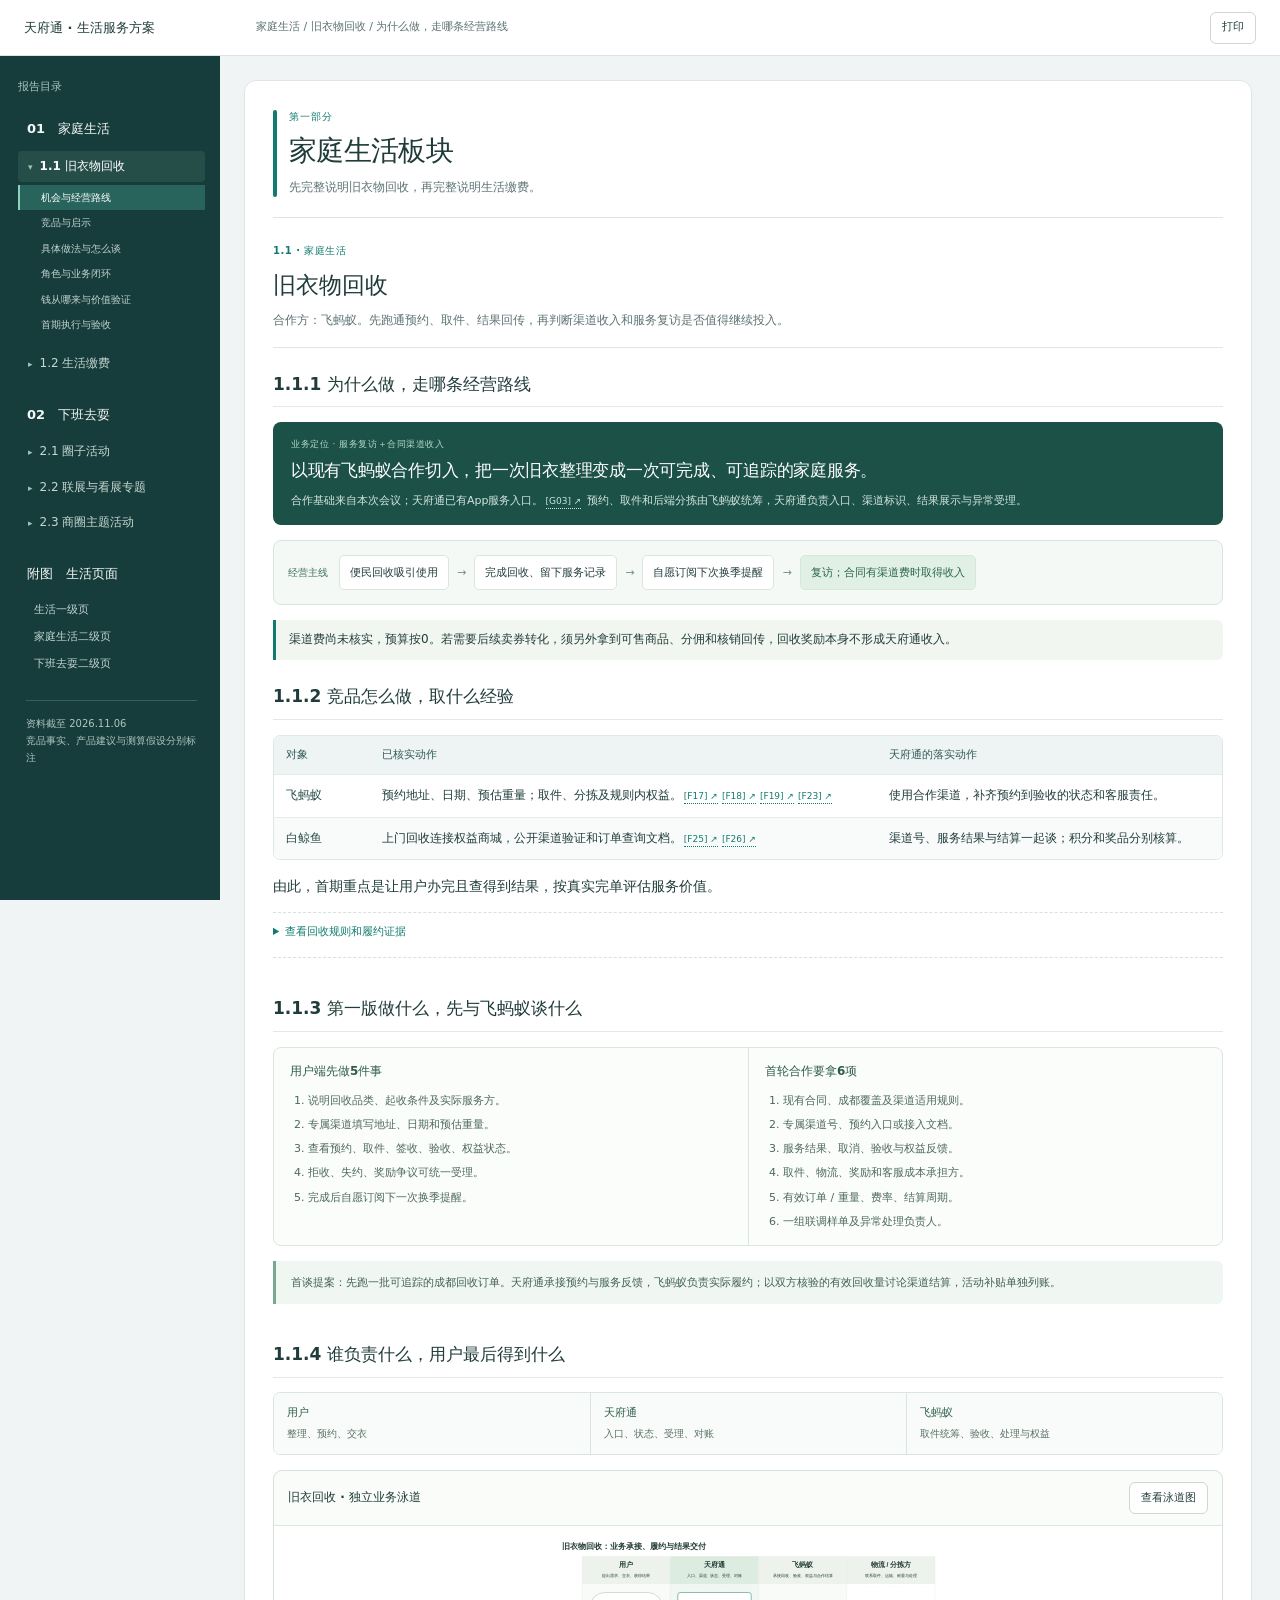
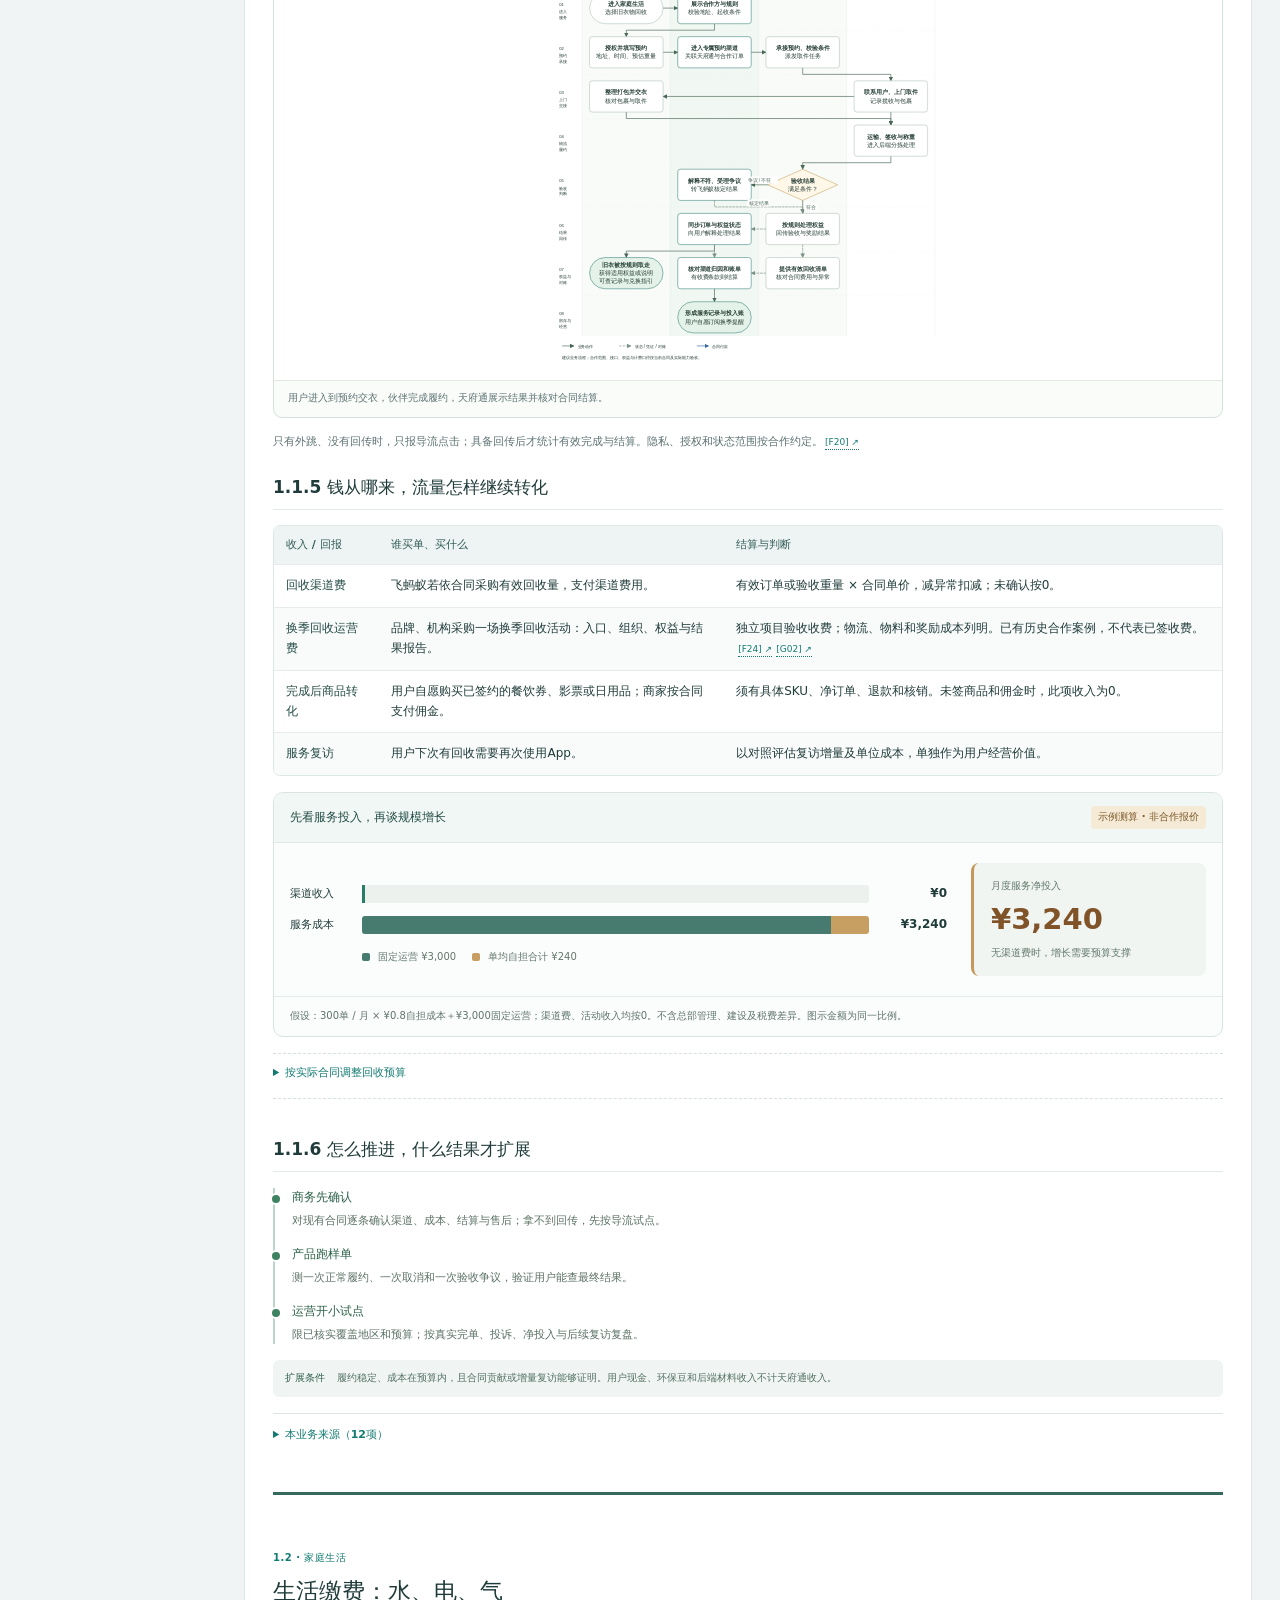
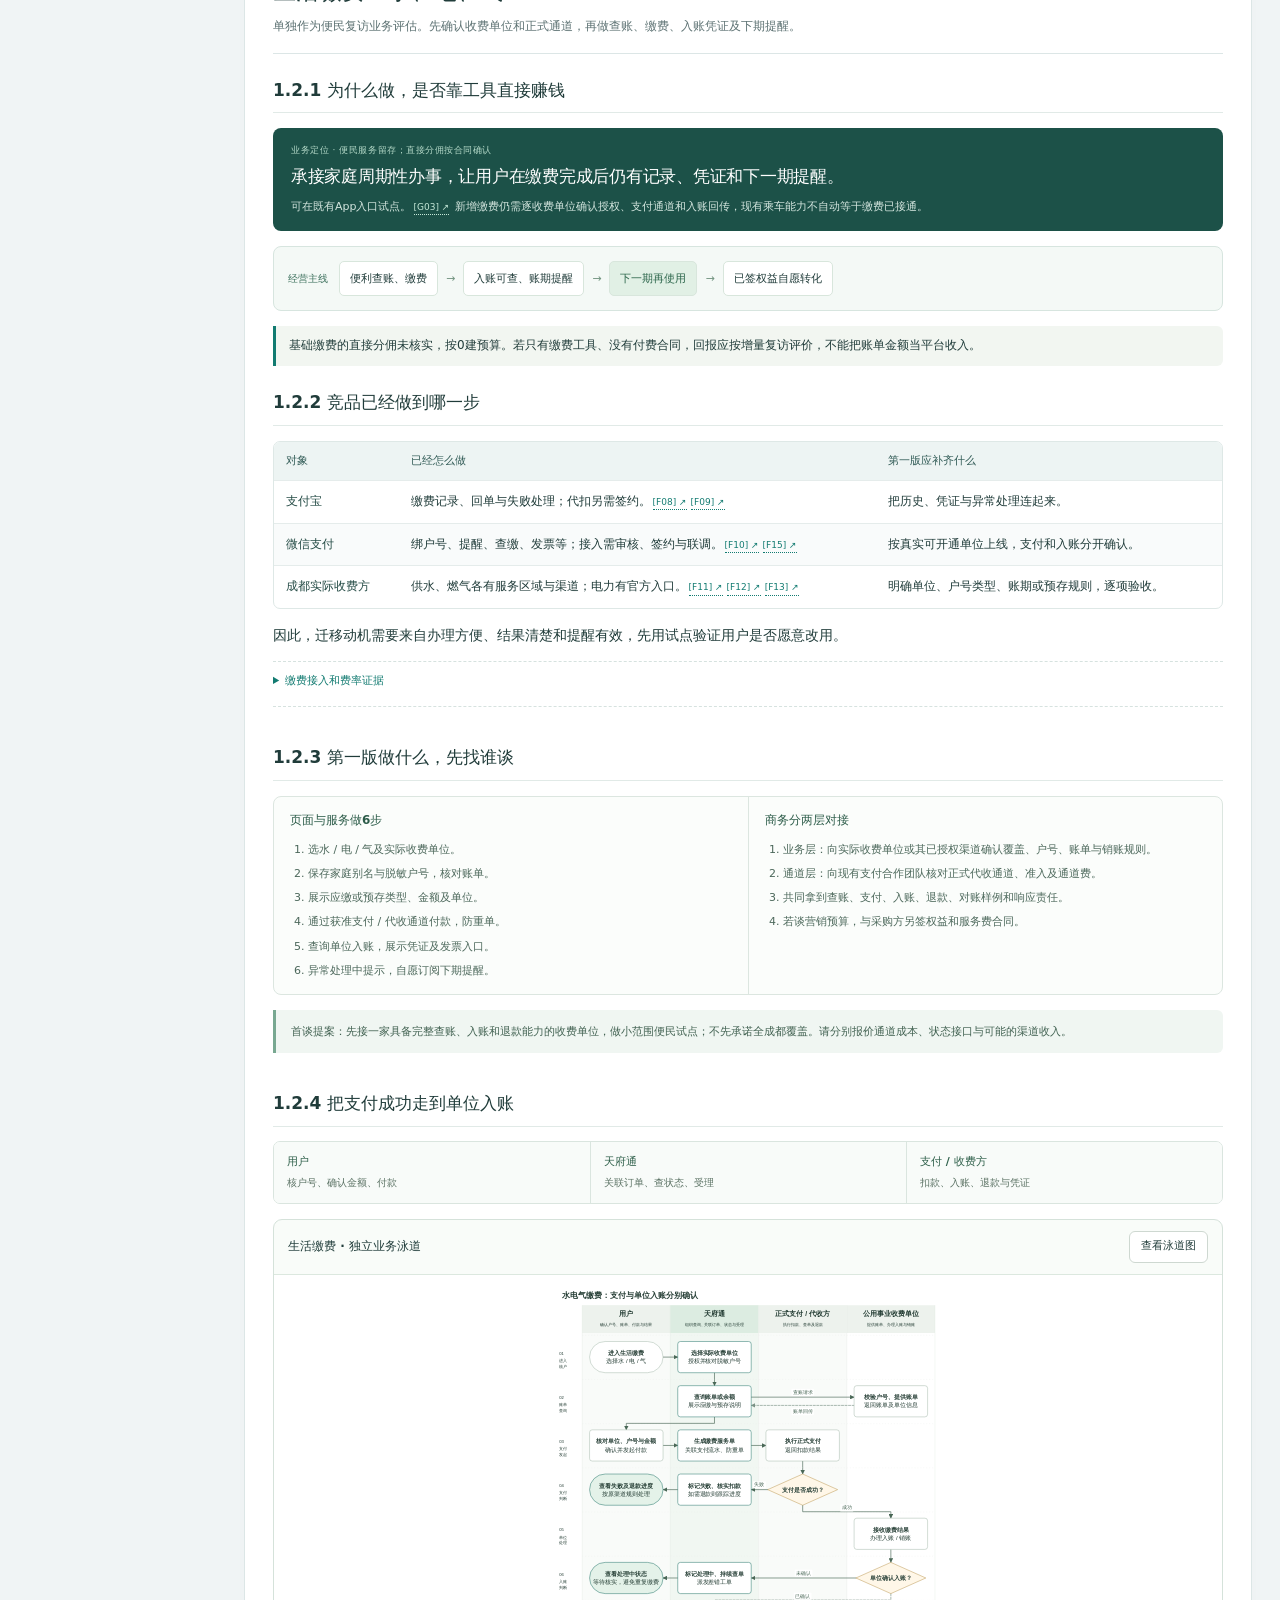
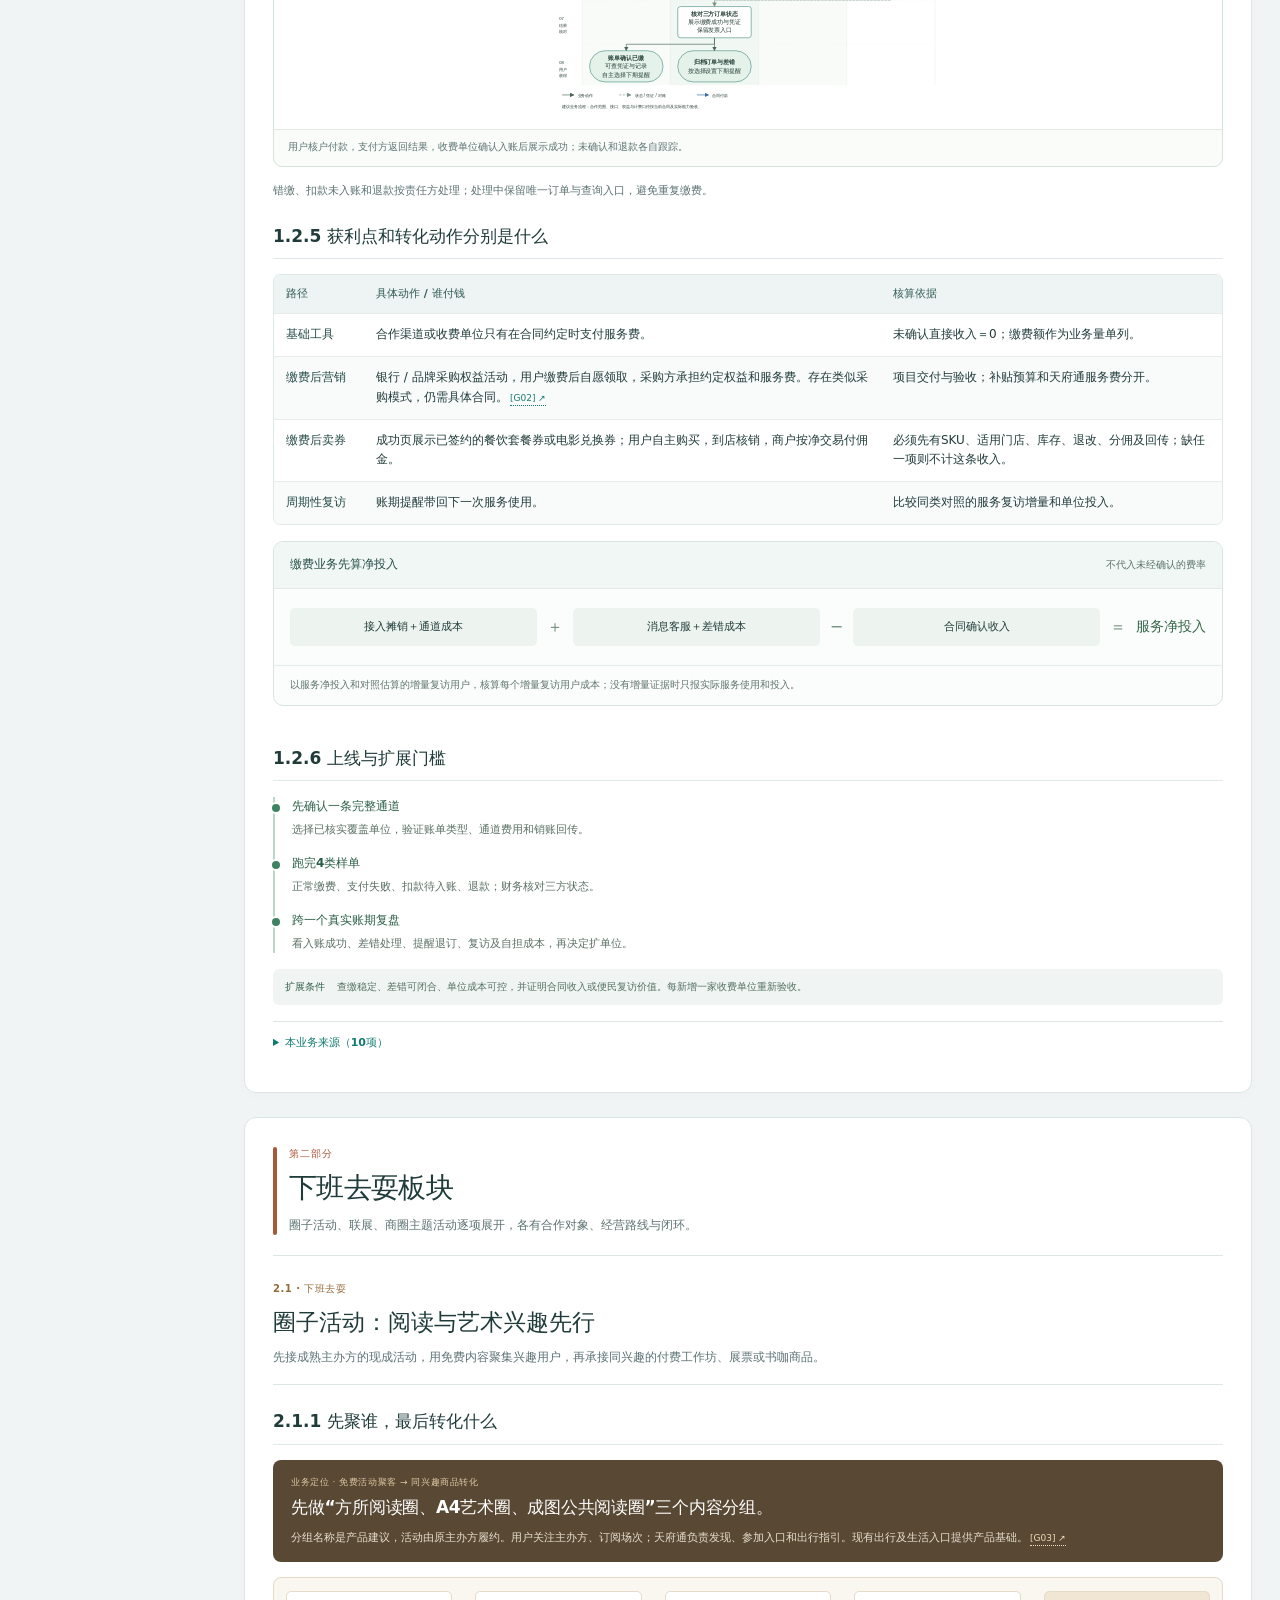
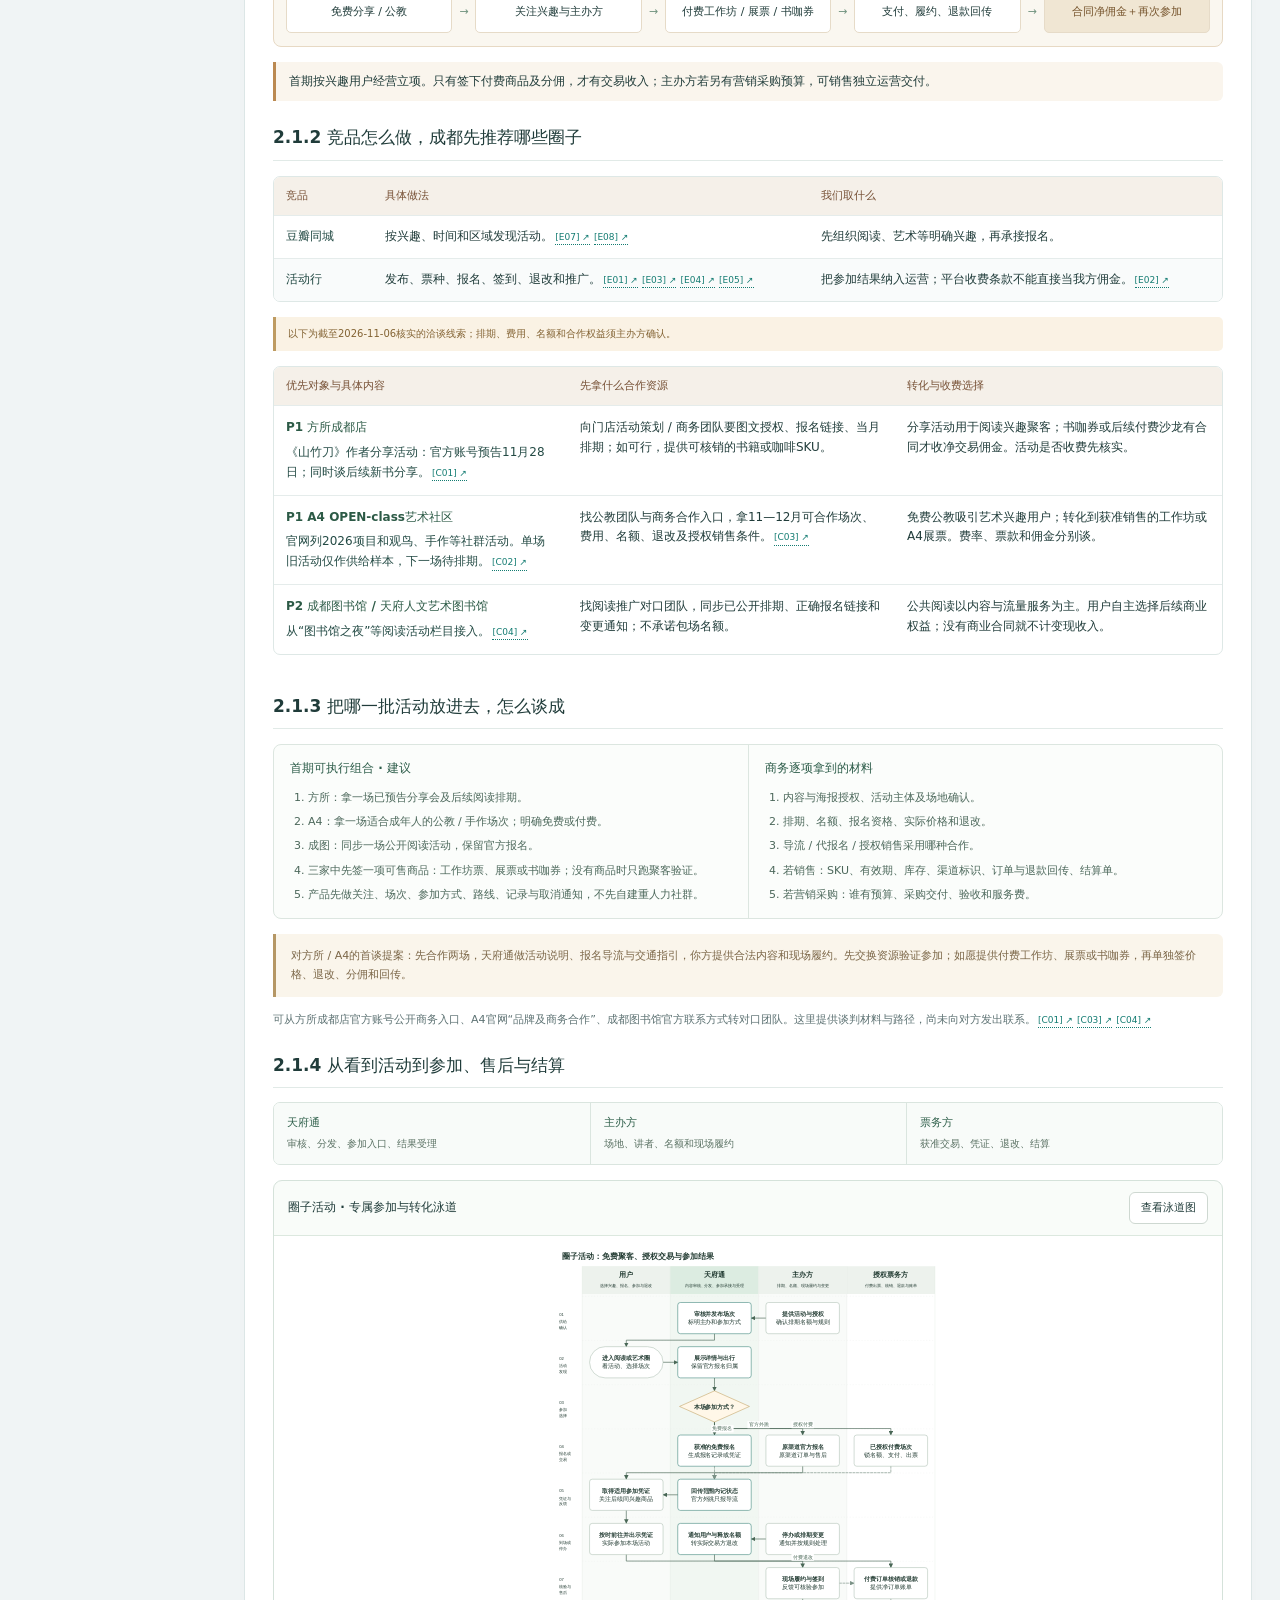
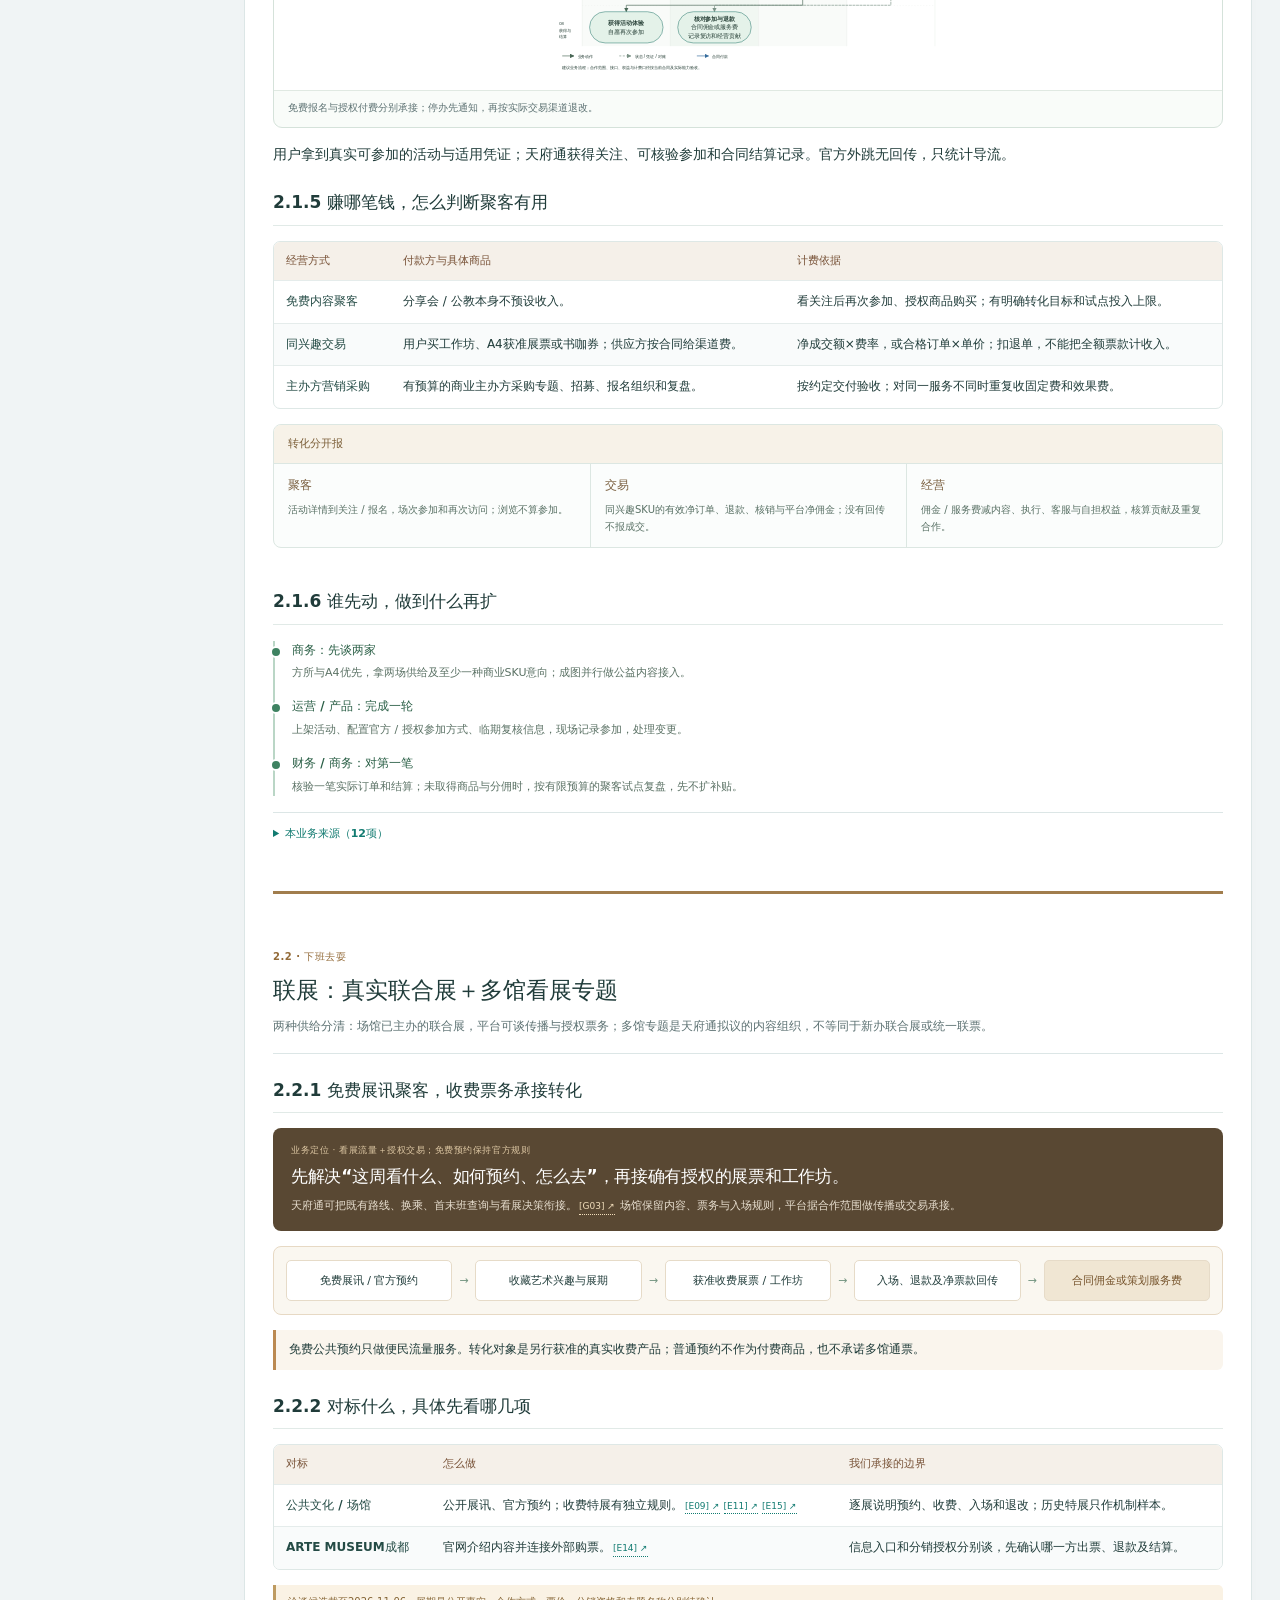
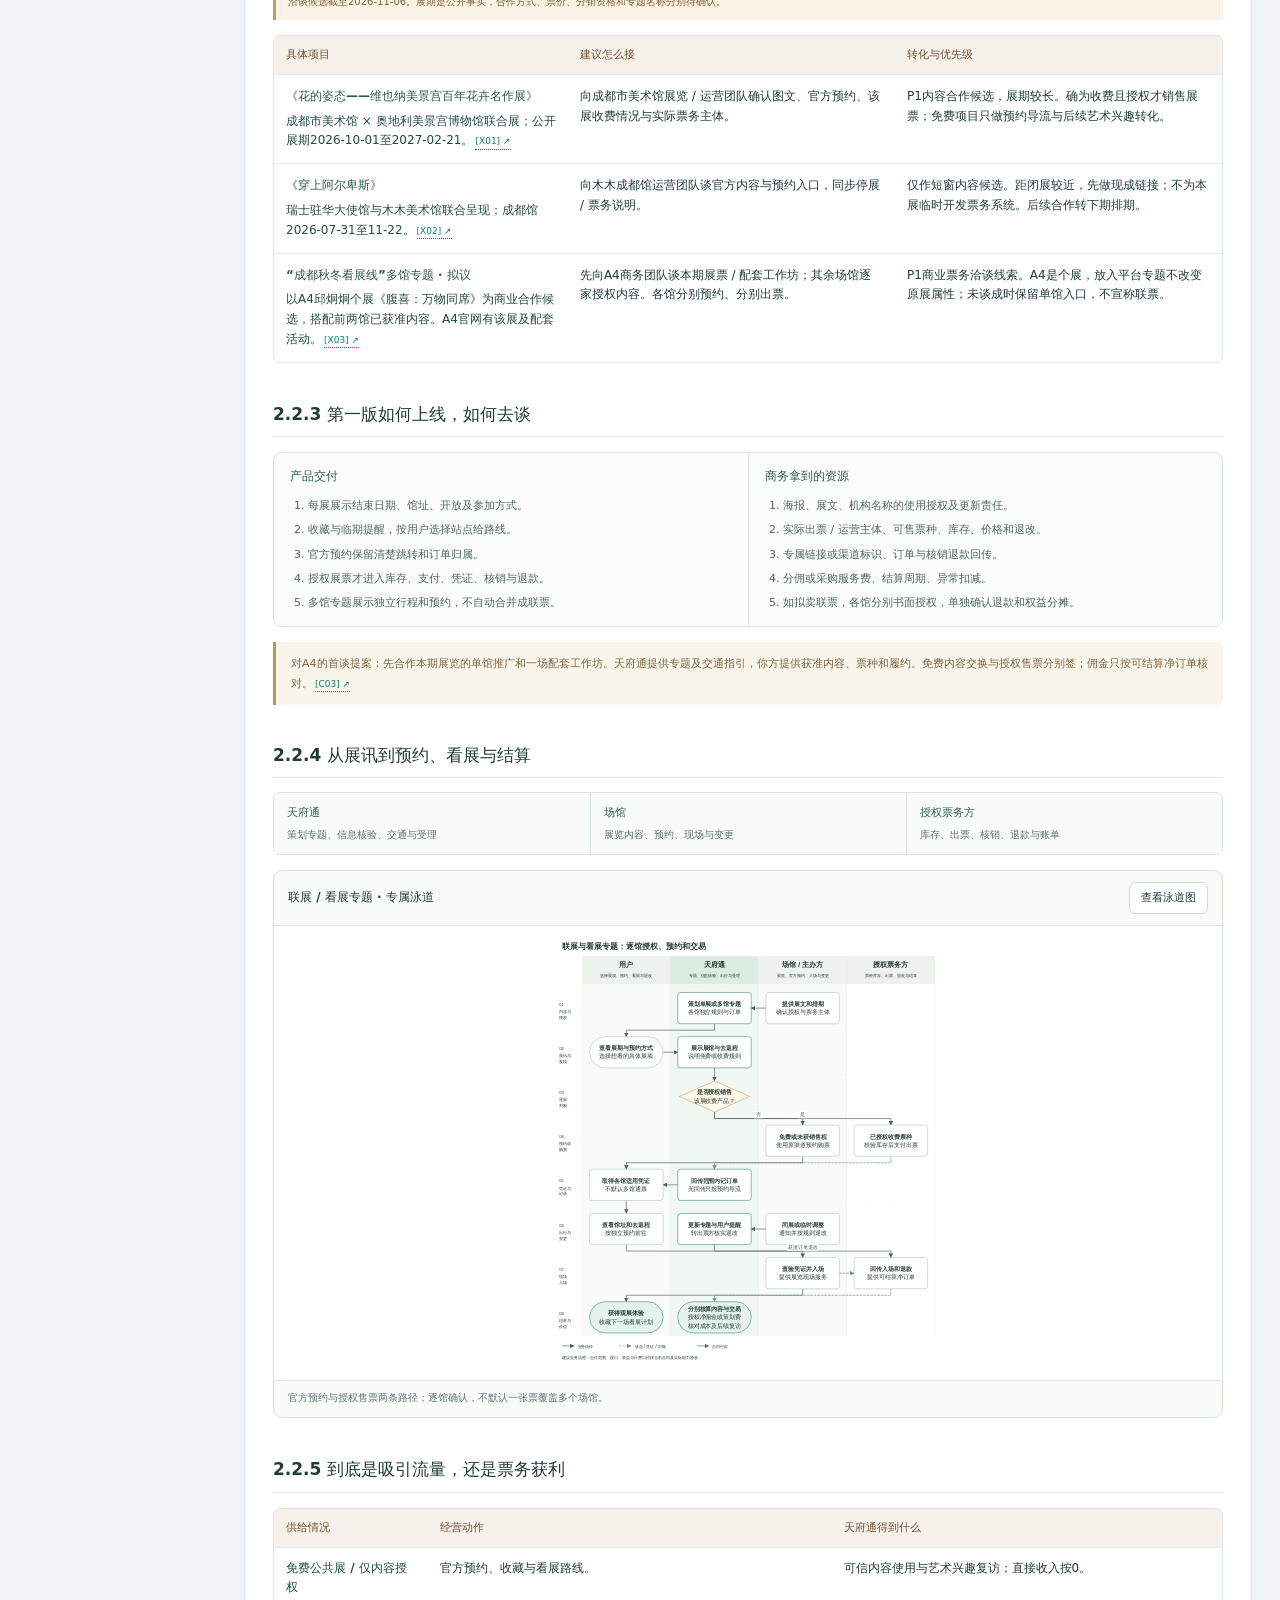
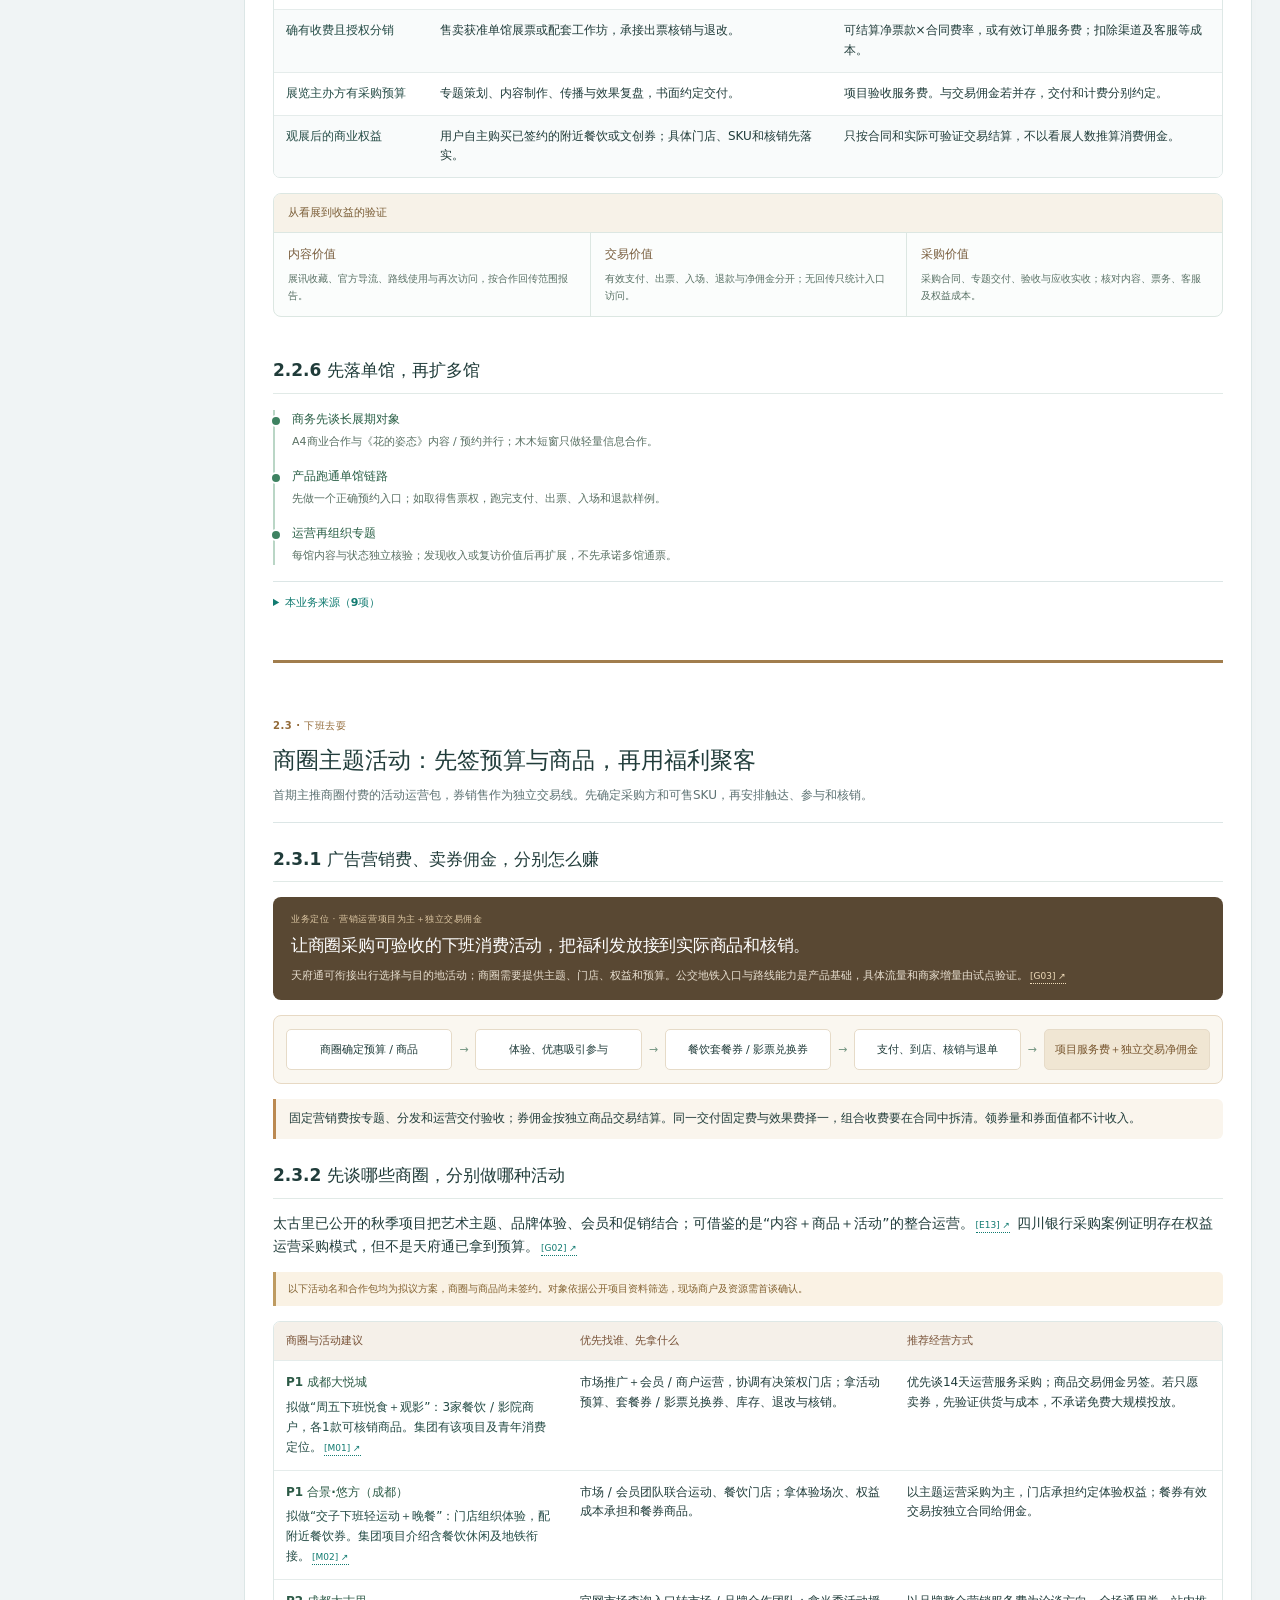
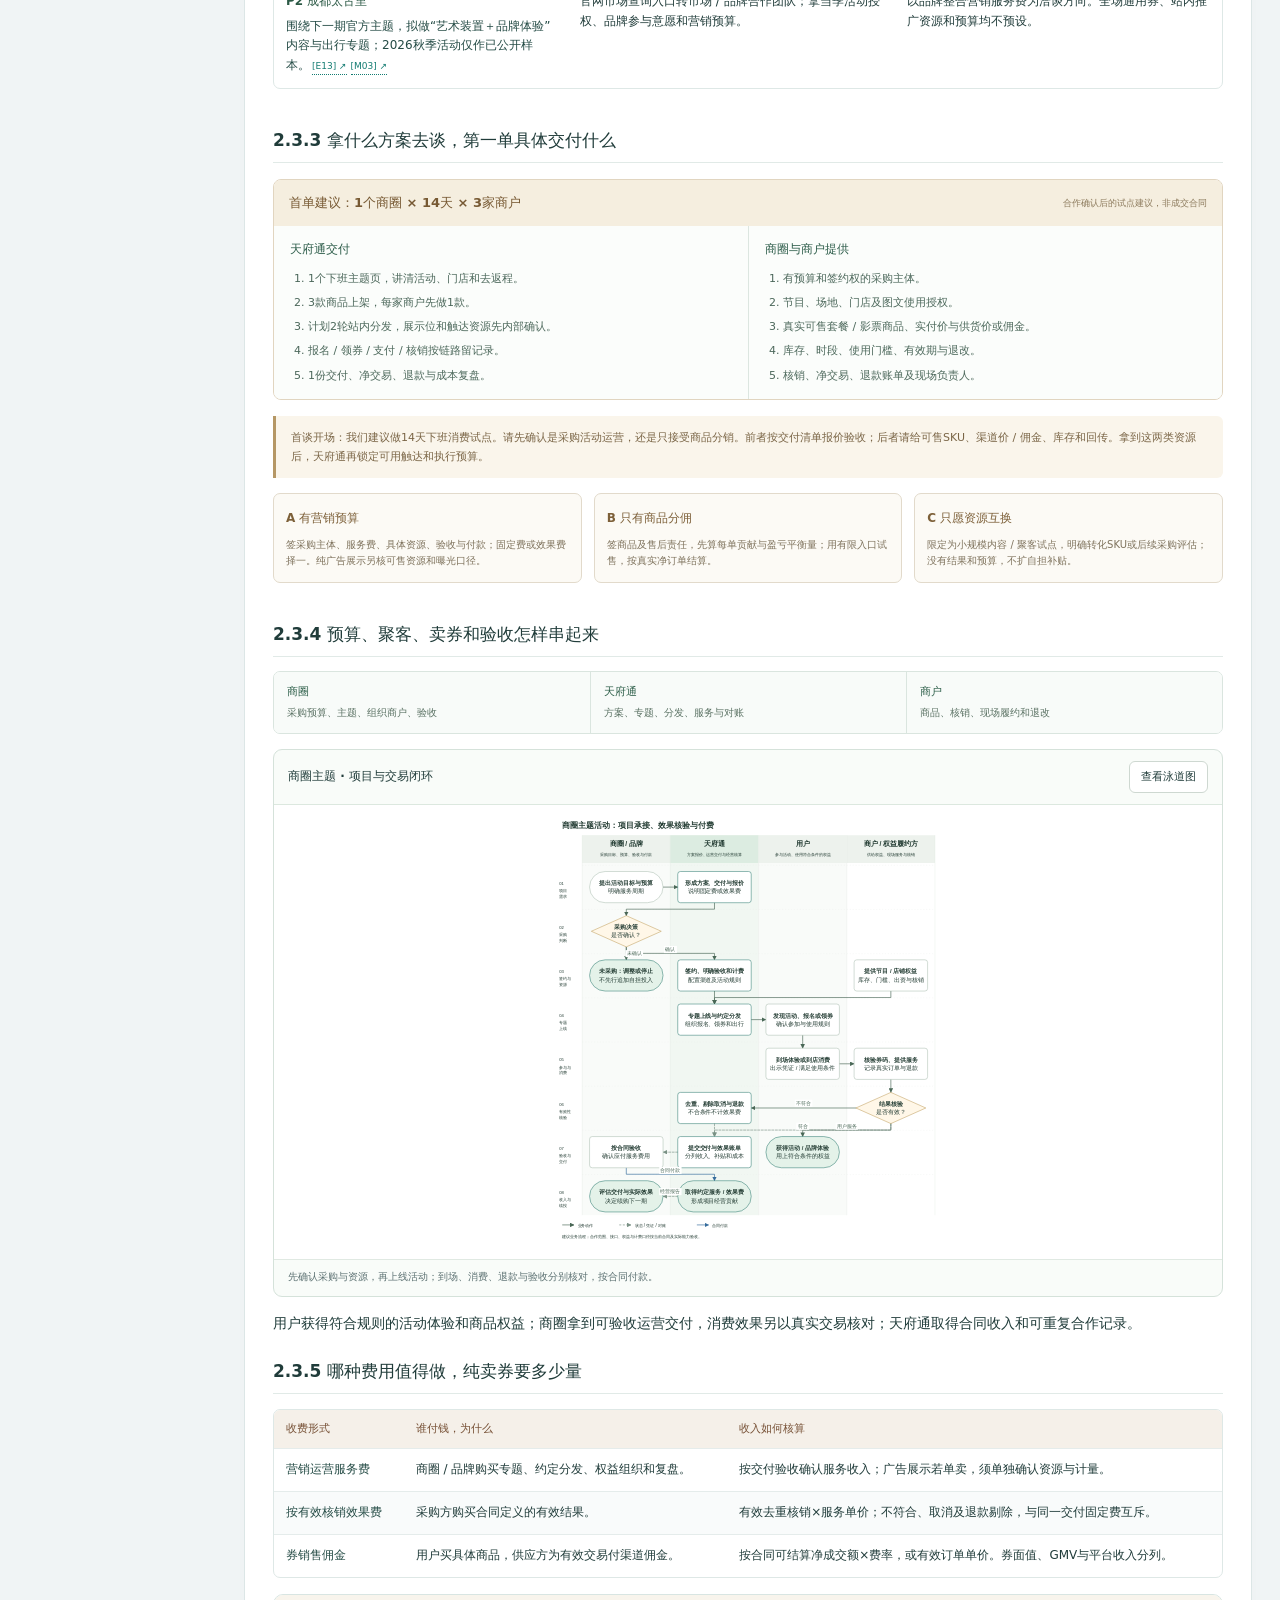
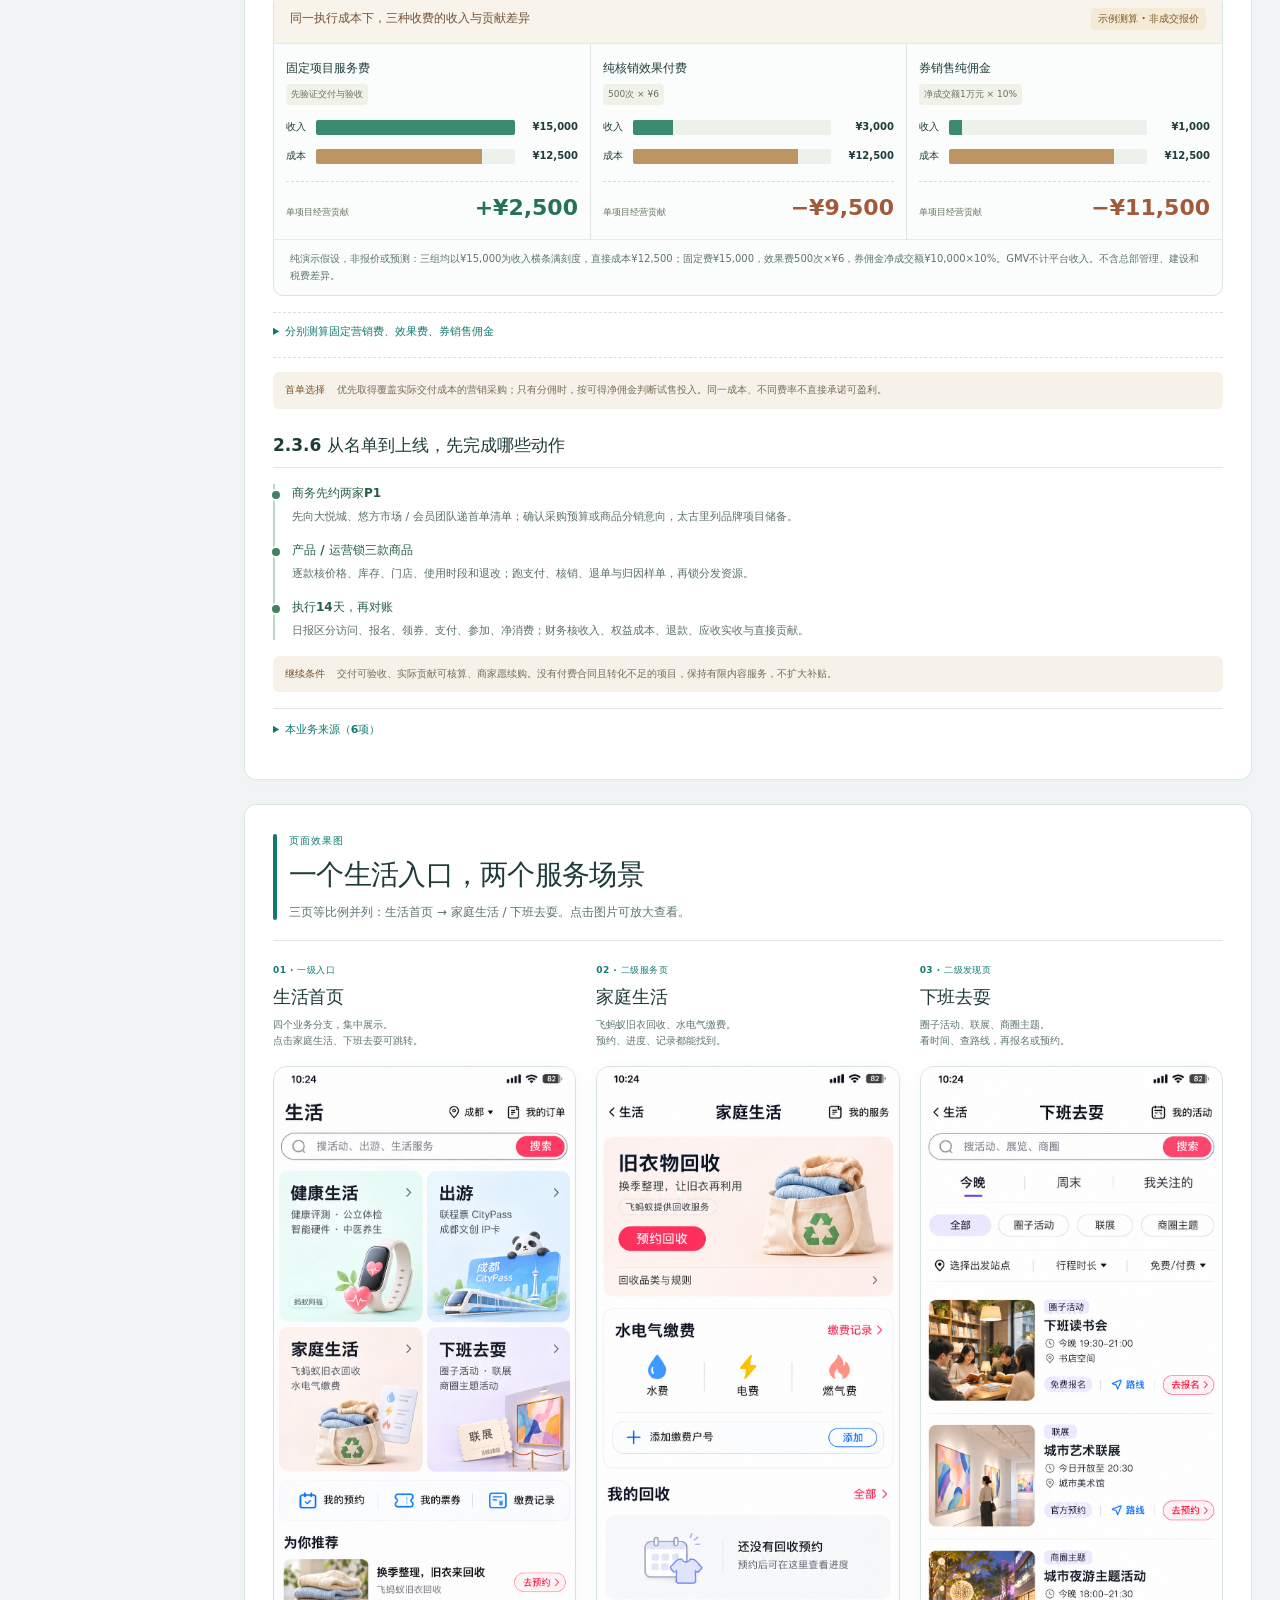
==== commit 30e93127: "Explain five businesses end-to-end with named partners and conversion models" ====
--- a/index.html
+++ b/index.html
@@ -5,9 +5,9 @@
 <meta charset="utf-8"/><meta content="width=device-width,initial-scale=1" name="viewport"/>
 <meta content="#176c60" name="theme-color"/>
 <meta content="家庭生活与下班去耍两个独立板块的商业化产品方案，分别展开竞品、产品、商业模式、角色流程、平台价值、测算和实施。" name="description"/>
-<title>家庭生活与下班去耍｜天府通业务价值方案</title>
-<link href="styles-v2.css" rel="stylesheet"/><script defer="" src="app.js"></script>
-<link href="compact-v4.css" rel="stylesheet"/><link href="value-v5.css" rel="stylesheet"/></head>
+<title>家庭生活与下班去耍｜五项业务落地方案</title>
+<link href="styles-v2.css" rel="stylesheet"/><script defer="" src="app-v6.js"></script>
+<link href="compact-v4.css" rel="stylesheet"/><link href="value-v5.css" rel="stylesheet"/><link href="business-v6.css" rel="stylesheet"/></head>
 <body class="report-v4">
 <a class="skip" href="#family">跳至正文</a>
 <header class="topbar">
@@ -19,30 +19,20 @@
 <button aria-label="关闭目录" class="toc-backdrop" hidden="" id="toc-backdrop"></button>
 <aside aria-label="报告目录" class="sidebar" id="report-toc">
 <div class="toc-title">报告目录 <button aria-label="关闭目录" class="button toc-close" id="toc-close" type="button">关闭</button></div>
-<nav aria-label="家庭生活目录" class="toc-group"><a class="toc-chapter" href="#family">01　家庭生活</a><ol><li><a href="#family-fit" title="1.1 天府通为什么能做、能得到什么">1.1 天府通为什么能做、能得到什么</a></li><li><a href="#family-research" title="1.2 竞品结论">1.2 竞品结论</a></li><li><a href="#family-product" title="1.3 具体做法">1.3 具体做法</a></li><li><a href="#family-value" title="1.4 平台价值如何兑现">1.4 平台价值如何兑现</a></li><li><a href="#family-flow" title="1.5 业务闭环">1.5 业务闭环</a></li><li><a href="#family-rollout" title="1.6 落地试点">1.6 落地试点</a></li></ol></nav><nav aria-label="下班去耍目录" class="toc-group"><a class="toc-chapter" href="#events">02　下班去耍</a><ol><li><a href="#events-fit" title="2.1 天府通为什么能做、能得到什么">2.1 天府通为什么能做、能得到什么</a></li><li><a href="#events-research" title="2.2 竞品结论">2.2 竞品结论</a></li><li><a href="#events-product" title="2.3 具体做法">2.3 具体做法</a></li><li><a href="#events-value" title="2.4 平台价值如何兑现">2.4 平台价值如何兑现</a></li><li><a href="#events-flow" title="2.5 业务闭环">2.5 业务闭环</a></li><li><a href="#events-rollout" title="2.6 落地试点">2.6 落地试点</a></li></ol></nav><nav aria-label="页面效果图目录" class="toc-group"><a class="toc-chapter" href="#life-home">附图　生活页面</a><ol><li><a href="#life-home-layout">生活一级页</a></li><li><a href="#family-life-layout">家庭生活二级页</a></li><li><a href="#afterwork-layout">下班去耍二级页</a></li></ol></nav>
+<nav aria-label="家庭生活目录" class="toc-group"><a class="toc-chapter" href="#family">01　家庭生活</a><div class="toc-business current" data-business="clothes"><a class="toc-business-heading" href="#clothes">1.1 旧衣物回收</a><ol><li><a href="#clothes-fit" title="1.1.1 为什么做，走哪条经营路线">机会与经营路线</a></li><li><a href="#clothes-research" title="1.1.2 竞品怎么做，取什么经验">竞品与启示</a></li><li><a href="#clothes-product" title="1.1.3 第一版做什么，先与飞蚂蚁谈什么">具体做法与怎么谈</a></li><li><a href="#clothes-flow" title="1.1.4 谁负责什么，用户最后得到什么">角色与业务闭环</a></li><li><a href="#clothes-money" title="1.1.5 钱从哪来，流量怎样继续转化">钱从哪来与价值验证</a></li><li><a href="#clothes-pilot" title="1.1.6 怎么推进，什么结果才扩展">首期执行与验收</a></li></ol></div><div class="toc-business" data-business="utilities"><a class="toc-business-heading" href="#utilities">1.2 生活缴费</a><ol><li><a href="#utilities-fit" title="1.2.1 为什么做，是否靠工具直接赚钱">机会与经营路线</a></li><li><a href="#utilities-research" title="1.2.2 竞品已经做到哪一步">竞品与启示</a></li><li><a href="#utilities-product" title="1.2.3 第一版做什么，先找谁谈">具体做法与怎么谈</a></li><li><a href="#utilities-flow" title="1.2.4 把支付成功走到单位入账">角色与业务闭环</a></li><li><a href="#utilities-money" title="1.2.5 获利点和转化动作分别是什么">转化商品与价值验证</a></li><li><a href="#utilities-pilot" title="1.2.6 上线与扩展门槛">首期执行与验收</a></li></ol></div></nav><nav aria-label="下班去耍目录" class="toc-group"><a class="toc-chapter" href="#events">02　下班去耍</a><div class="toc-business" data-business="circles"><a class="toc-business-heading" href="#circles">2.1 圈子活动</a><ol><li><a href="#circles-fit" title="2.1.1 先聚谁，最后转化什么">机会与经营路线</a></li><li><a href="#circles-research" title="2.1.2 竞品怎么做，成都先推荐哪些圈子">竞品与具体推荐</a></li><li><a href="#circles-product" title="2.1.3 把哪一批活动放进去，怎么谈成">首期产品与合作谈法</a></li><li><a href="#circles-flow" title="2.1.4 从看到活动到参加、售后与结算">角色与参加闭环</a></li><li><a href="#circles-money" title="2.1.5 赚哪笔钱，怎么判断聚客有用">变现形式与转化证据</a></li><li><a href="#circles-pilot" title="2.1.6 谁先动，做到什么再扩">首期执行与停止条件</a></li></ol></div><div class="toc-business" data-business="exhibitions"><a class="toc-business-heading" href="#exhibitions">2.2 联展与看展专题</a><ol><li><a href="#exhibitions-fit" title="2.2.1 免费展讯聚客，收费票务承接转化">机会与经营路线</a></li><li><a href="#exhibitions-research" title="2.2.2 对标什么，具体先看哪几项">竞品与具体展览</a></li><li><a href="#exhibitions-product" title="2.2.3 第一版如何上线，如何去谈">专题产品与合作谈法</a></li><li><a href="#exhibitions-flow" title="2.2.4 从展讯到预约、看展与结算">角色与业务闭环</a></li><li><a href="#exhibitions-money" title="2.2.5 到底是吸引流量，还是票务获利">转化商品与收入</a></li><li><a href="#exhibitions-pilot" title="2.2.6 先落单馆，再扩多馆">首期执行与验收</a></li></ol></div><div class="toc-business" data-business="malls"><a class="toc-business-heading" href="#malls">2.3 商圈主题活动</a><ol><li><a href="#malls-fit" title="2.3.1 广告营销费、卖券佣金，分别怎么赚">机会与经营路线</a></li><li><a href="#malls-research" title="2.3.2 先谈哪些商圈，分别做哪种活动">案例与具体商圈</a></li><li><a href="#malls-product" title="2.3.3 拿什么方案去谈，第一单具体交付什么">首单产品与谈判清单</a></li><li><a href="#malls-flow" title="2.3.4 预算、聚客、卖券和验收怎样串起来">角色与营销交易闭环</a></li><li><a href="#malls-money" title="2.3.5 哪种费用值得做，纯卖券要多少量">三种收入与项目测算</a></li><li><a href="#malls-pilot" title="2.3.6 从名单到上线，先完成哪些动作">执行分工与验收</a></li></ol></div></nav><nav aria-label="页面效果图目录" class="toc-group"><a class="toc-chapter" href="#life-home">附图　生活页面</a><ol><li><a href="#life-home-layout">生活一级页</a></li><li><a href="#family-life-layout">家庭生活二级页</a></li><li><a href="#afterwork-layout">下班去耍二级页</a></li></ol></nav>
 <div class="toc-meta">资料截至 2026.11.06<br/>竞品事实、产品建议与测算假设分别标注</div>
 </aside>
-<main class="reading" id="main">
-<article class="chapter" id="family">
-<header class="chapter-header"><div class="chapter-number">第一部分</div><h1>家庭生活板块</h1><p class="chapter-scope">以现有出行入口和飞蚂蚁合作，验证家庭服务复访，并按合同拓展渠道与活动收入。</p></header><section class="report-section business-case" id="family-fit"><h2>1.1 天府通为什么能做、能得到什么</h2><div class="business-thesis"><span>天府通的业务主张 · 策略判断</span><h3>用现有App入口和飞蚂蚁合作，形成家庭办事的持续复访。</h3><p>从已有合作的旧衣回收切入，按接入条件补齐缴费；天府通集中做服务承接、结果跟踪与运营。</p></div>
-<div aria-label="天府通开展家庭生活业务的三项基础" class="fit-evidence">
-<div><span class="evidence-type">公开产品基础</span><h3>已有本地服务入口</h3><p>App公开提供出行与生活服务，可在现有入口开展试点。<a class="source" href="https://apps.apple.com/cn/app/天府通-公交地铁一卡通乘车码/id1358566958" rel="noopener noreferrer" target="_blank" title="天府通App开发者产品说明">[G03] ↗</a></p></div>
-<div><span class="evidence-type internal">本次会议确认</span><h3>已有飞蚂蚁合作</h3><p>可从现有伙伴切入旧衣回收，优先核对履约、回传和收费条款。</p></div>
-<div><span class="evidence-type proposed">我方承接建议</span><h3>伙伴履约，平台运营</h3><p>飞蚂蚁完成回收专业履约；天府通组织入口、提醒、受理与效果评估。</p></div>
-</div>
-<div aria-label="天府通家庭生活的目标回报" class="platform-return"><div class="return-label">平台要拿到什么</div><div class="return-item"><span>首期目标</span><strong>家庭服务复访</strong><small>让已用出行App的人，在下一次家庭办事时再次回来</small></div><div class="return-item"><span>商业回报</span><strong>渠道费＋活动服务费</strong><small>渠道费依合同；品牌 / 机构为换季回收运营付费</small></div><div class="return-item"><span>可复用能力</span><strong>服务运营与合作台账</strong><small>积累接入、履约、受理和对账能力，供后续服务复用</small></div></div>
-<div class="decision-rule"><b>投资判断</b><span>新增入口后的使用增量须试点验证；以次月服务复访、单位增量复访成本和实际结算贡献决定是否扩展。</span></div>
-</section>
-<section class="report-section" id="family-research">
-<h2>1.2 竞品结论</h2>
-<div class="table-wrap"><table class="brief-table"><thead><tr><th>对标</th><th>怎么做</th><th>可借鉴什么</th></tr></thead><tbody>
-<tr><td>飞蚂蚁</td><td>预约、取件、分拣、规则内权益。<a class="source" href="https://www.fmy90.com/" rel="noopener noreferrer" target="_blank" title="飞蚂蚁官网">[F17] ↗</a><a class="source" href="https://wechat.fmy90.com/fmy90/public/index.php/index/orders/appsy" rel="noopener noreferrer" target="_blank" title="飞蚂蚁：预约收衣">[F23] ↗</a></td><td>用好现有合作，补齐订单反馈与售后</td></tr>
-<tr><td>白鲸鱼</td><td>回收连接商城权益，公开渠道订单查询文档。<a class="source" href="https://www.52bjy.com/about/index.html" rel="noopener noreferrer" target="_blank" title="白鲸鱼：关于我们">[F25] ↗</a><a class="source" href="https://www.52bjy.com/doc/" rel="noopener noreferrer" target="_blank" title="白鲸鱼官方文档中心">[F26] ↗</a></td><td>服务、权益和渠道归因一起管理</td></tr>
-<tr><td>支付宝 / 微信</td><td>户号、账单、提醒和缴费记录。<a class="source" href="https://cschannel.alipay.com/mobile/helpDetail.htm?help_id=251393" rel="noopener noreferrer" target="_blank" title="支付宝：如何查询水电煤缴费记录">[F08] ↗</a><a class="source" href="https://pay.wechatpay.cn/static/solution/solution_detail_payment.shtml" rel="noopener noreferrer" target="_blank" title="微信支付：智慧生活缴费">[F10] ↗</a></td><td>支付后还要确认单位入账</td></tr>
-</tbody></table></div>
-<p>专业伙伴已有履约底座。天府通重点做家庭入口、提醒、结果跟踪与统一受理。</p>
-<details class="supplement"><summary>竞品证据与接入边界</summary>
-<div class="case-list">
+<main class="reading" id="main"><article class="chapter" id="family"><header class="chapter-header"><div class="chapter-number">第一部分</div><h1>家庭生活板块</h1><p class="chapter-scope">先完整说明旧衣物回收，再完整说明生活缴费。</p></header><section class="business" data-business-label="旧衣物回收" data-business-number="1.1" id="clothes">
+<header class="business-header"><span>1.1 · 家庭生活</span><h2>旧衣物回收</h2><p>合作方：飞蚂蚁。先跑通预约、取件、结果回传，再判断渠道收入和服务复访是否值得继续投入。</p></header>
+<section class="report-section" data-toc="机会与经营路线" id="clothes-fit"><h3>1.1.1 为什么做，走哪条经营路线</h3>
+<div class="business-thesis"><span>业务定位 · 服务复访＋合同渠道收入</span><h3>以现有飞蚂蚁合作切入，把一次旧衣整理变成一次可完成、可追踪的家庭服务。</h3><p>合作基础来自本次会议；天府通已有App服务入口。<a class="source" href="https://apps.apple.com/cn/app/天府通-公交地铁一卡通乘车码/id1358566958" rel="noopener noreferrer" target="_blank" title="天府通App开发者产品说明">[G03] ↗</a> 预约、取件和后端分拣由飞蚂蚁统筹，天府通负责入口、渠道标识、结果展示与异常受理。</p></div>
+<div class="model-route"><b>经营主线</b><span>便民回收吸引使用</span><i>→</i><span>完成回收、留下服务记录</span><i>→</i><span>自愿订阅下次换季提醒</span><i>→</i><strong>复访；合同有渠道费时取得收入</strong></div>
+<p class="key-line">渠道费尚未核实，预算按0。若需要后续卖券转化，须另外拿到可售商品、分佣和核销回传，回收奖励本身不形成天府通收入。</p>
+</section>
+<section class="report-section" data-toc="竞品与启示" id="clothes-research"><h3>1.1.2 竞品怎么做，取什么经验</h3>
+<div class="table-wrap"><table class="brief-table"><thead><tr><th>对象</th><th>已核实动作</th><th>天府通的落实动作</th></tr></thead><tbody><tr><td>飞蚂蚁</td><td>预约地址、日期、预估重量；取件、分拣及规则内权益。<a class="source" href="https://www.fmy90.com/" rel="noopener noreferrer" target="_blank" title="飞蚂蚁官网">[F17] ↗</a><a class="source" href="https://www.fmy90.com/about.html" rel="noopener noreferrer" target="_blank" title="飞蚂蚁：关于我们">[F18] ↗</a><a class="source" href="https://apps.apple.com/cn/app/飞蚂蚁旧衣服回收/id1513326910" rel="noopener noreferrer" target="_blank" title="飞蚂蚁旧衣服回收App：开发者产品描述">[F19] ↗</a><a class="source" href="https://wechat.fmy90.com/fmy90/public/index.php/index/orders/appsy" rel="noopener noreferrer" target="_blank" title="飞蚂蚁：预约收衣">[F23] ↗</a></td><td>使用合作渠道，补齐预约到验收的状态和客服责任。</td></tr><tr><td>白鲸鱼</td><td>上门回收连接权益商城，公开渠道验证和订单查询文档。<a class="source" href="https://www.52bjy.com/about/index.html" rel="noopener noreferrer" target="_blank" title="白鲸鱼：关于我们">[F25] ↗</a><a class="source" href="https://www.52bjy.com/doc/" rel="noopener noreferrer" target="_blank" title="白鲸鱼官方文档中心">[F26] ↗</a></td><td>渠道号、服务结果与结算一起谈；积分和奖品分别核算。</td></tr></tbody></table></div>
+<p>由此，首期重点是让用户办完且查得到结果，按真实完单评估服务价值。</p>
+<details class="supplement"><summary>查看回收规则和履约证据</summary><div class="case-list">
 <div class="case-study">
 <h4>飞蚂蚁：预约、取件和分拣处理由合作方承接</h4>
 <p>官网提供微信、支付宝小程序及App入口；企业介绍披露旧衣物回收、分拣、二手流通、材料再生及资源化利用。隐私协议列运营主体为上海善衣网络科技有限公司。<a class="source" href="https://www.fmy90.com/" rel="noopener noreferrer" target="_blank" title="飞蚂蚁官网">[F17] ↗</a><a class="source" href="https://www.fmy90.com/about.html" rel="noopener noreferrer" target="_blank" title="飞蚂蚁：关于我们">[F18] ↗</a><a class="source" href="https://wechat.fmy90.com/fmy90/public/index.php/index/publicpage?id=141" rel="noopener noreferrer" target="_blank" title="飞蚂蚁用户隐私协议">[F20] ↗</a></p>
@@ -56,49 +46,25 @@
 <div aria-label="白鲸鱼旧衣回收流程归纳" class="mini-flow"><span>预约回收</span><i>→</i><span>上门收衣</span><i>→</i><span>规则内权益</span><i>→</i><span>商城使用</span><i>→</i><span>记录 / 客服</span></div>
 <p><strong>渠道能力证据：</strong>官方文档目录公开第三方会员验证、网页版接入及按appkey查询订单列表 / 状态等内容。它证明同类平台可以将合作渠道产品化，不代表飞蚂蚁已开放同样接口。<a class="source" href="https://www.52bjy.com/doc/" rel="noopener noreferrer" target="_blank" title="白鲸鱼官方文档中心">[F26] ↗</a></p>
 </div>
-</div>
-<p>飞蚂蚁公开FAQ为3公斤以上可预约、超过30公斤先客服审核；天府通渠道规则须核对现有合同。顺丰披露过揽收与工厂运输合作，不等于我方每单固定承运安排。<a class="source" href="https://wechat.fmy90.com/fmy90/public/index.php/index/consult/info.html?id=161" rel="noopener noreferrer" target="_blank" title="飞蚂蚁：衣物回收的标准及品类有哪些">[F21] ↗</a><a class="source" href="https://www.sf-express.com/chn/sc/news/361" rel="noopener noreferrer" target="_blank" title="顺丰×飞蚂蚁：环保回收物流合作">[F22] ↗</a></p>
-<div class="table-wrap"><table class="wide"><thead><tr><th>对标对象</th><th>已核实的产品动作</th><th>经营 / 接入证据</th></tr></thead><tbody>
-<tr><td>支付宝生活缴费</td><td>查看缴费记录、回单及失败原因；代扣需签约，由机构出账后发起扣款。<a class="source" href="https://cschannel.alipay.com/mobile/helpDetail.htm?help_id=251393" rel="noopener noreferrer" target="_blank" title="支付宝：如何查询水电煤缴费记录">[F08] ↗</a><a class="source" href="https://render.alipay.com/p/yuyan/180020010001201259/bank/JFDK.htm?page=JFDK" rel="noopener noreferrer" target="_blank" title="支付宝生活缴费代扣用户服务协议">[F09] ↗</a></td><td>未查得适用于天府通的统一分佣。2017年历史开发者文档写商务协商计费，不能作2026报价。<a class="source" href="https://developer.alibaba.com/docs/doc.htm?articleId=105324&amp;docType=1&amp;treeId=217" rel="noopener noreferrer" target="_blank" title="支付宝历史生活缴费产品介绍">[F16] ↗</a></td></tr>
-<tr><td>微信支付智慧生活缴费</td><td>官方解决方案列授权绑户号、提醒、查询缴费、续费、发票及服务信息。不同单位开放能力有差异。<a class="source" href="https://pay.wechatpay.cn/static/solution/solution_detail_payment.shtml" rel="noopener noreferrer" target="_blank" title="微信支付：智慧生活缴费">[F10] ↗</a></td><td>2026年接入文档要求审核签约、项目管理、联调及对账；不等于我方已获得接入资格。<a class="source" href="https://pay.wechatpay.cn/doc/v3/institution/4019811311" rel="noopener noreferrer" target="_blank" title="微信支付：间联生活缴费对接流程">[F15] ↗</a></td></tr>
-<tr><td>成都本地官方渠道</td><td>成都供水、成都燃气的官方名单列微信、支付宝、天府市民云等；国家电网有线上服务入口。<a class="source" href="https://www.cdwater.com.cn/htm/detail_64399.html" rel="noopener noreferrer" target="_blank" title="成都供水：水费缴纳渠道一览表">[F11] ↗</a><a class="source" href="https://www.cdgas.com/serviceGuid/guide-3/index.html" rel="noopener noreferrer" target="_blank" title="成都燃气业务办理指南">[F12] ↗</a><a class="source" href="https://95598.cn/a/" rel="noopener noreferrer" target="_blank" title="国家电网统一线上服务入口">[F13] ↗</a></td><td>本次未获得天府通相关合作合同和交易回传证据；未列入公开名单也不等于内部没有合作</td></tr>
-</tbody></table></div>
-<p>天府通公开定位含本地资讯与周边优惠。新增家庭服务仍须确认覆盖、授权及状态回传。<a class="source" href="https://www.cdtft.cn/" rel="noopener noreferrer" target="_blank" title="天府通官网">[G01] ↗</a></p>
-</details>
-</section>
-<section class="report-section" id="family-product">
-<h2>1.3 具体做法</h2>
-<figure aria-label="家庭生活服务分工：天府通统一入口，飞蚂蚁履约回收，支付与收费单位完成缴费，天府通跟踪结果和复访" class="viz service-map">
-<figcaption><strong>统一入口，两条服务链</strong><span>平台承接服务，伙伴完成专业履约</span></figcaption>
-<div class="service-lane"><div class="lane-name"><span class="viz-icon">衣</span><strong>旧衣回收</strong><small>飞蚂蚁合作</small></div><div class="service-node platform"><em>天府通</em><strong>规则 · 预约 · 渠道标识</strong><small>用户知道能收什么、如何约</small></div><span aria-hidden="true" class="lane-arrow">→</span><div class="service-node partner"><em>飞蚂蚁</em><strong>取件 · 验收 · 权益</strong><small>按规则履约并反馈状态</small></div><span aria-hidden="true" class="lane-arrow">→</span><div class="service-node result"><em>用户与平台</em><strong>结果可查，异常可跟进</strong><small>形成服务记录与复访机会</small></div></div>
-<div class="service-lane utility"><div class="lane-name"><span class="viz-icon">缴</span><strong>水电气</strong><small>逐单位确认接入</small></div><div class="service-node platform"><em>天府通</em><strong>户号 · 查账 · 订单关联</strong><small>绑定家庭，核对本次账单</small></div><span aria-hidden="true" class="lane-arrow">→</span><div class="service-node partner"><em>支付方 / 收费单位</em><strong>扣款 · 入账 · 凭证</strong><small>支付与单位入账分别确认</small></div><span aria-hidden="true" class="lane-arrow">→</span><div class="service-node result"><em>用户与平台</em><strong>凭证留存，下期可提醒</strong><small>有差错时统一受理、转责任方</small></div></div>
-<div class="shared-foundation"><b>共用能力</b><span>家庭归属</span><span>自愿订阅提醒</span><span>最近记录</span><span>统一异常受理</span></div>
-</figure>
-<p>前台共享家庭归属与消息，回收订单和缴费账务分别管理。</p>
-</section>
-<section class="report-section" id="family-value">
-<h2>1.4 平台价值如何兑现</h2>
-<div aria-label="家庭生活的三类平台价值" class="value-chain">
-<div class="value-block primary"><span class="value-stage">首期主要价值</span><h3>用服务带来复访</h3><p>通过自愿订阅的账单、换季提醒，承接下一次家庭办事。</p><small>衡量：服务渗透、次月复访、增量复访成本</small></div>
-<div class="value-block"><span class="value-stage">合同确认后计入</span><h3>飞蚂蚁按合同付渠道费</h3><p>向伙伴提供可核验回收渠道量，按合同订单 / 重量结算。</p><small>衡量：可结算收入、有效服务量、单均净贡献</small></div>
-<div class="value-block"><span class="value-stage">项目采购后计入</span><h3>机构采购回收运营</h3><p>打包活动入口、组织、权益与回收报告，按采购验收收费。</p><small>衡量：项目验收、成本、客户续购</small></div>
-</div>
+</div><p>飞蚂蚁公开规则包含起收重量、超量审核；物流合作方有运输与工厂称重安排。合作渠道须重新确认适用规则，不直接承诺宣传价格、免运和时效。<a class="source" href="https://wechat.fmy90.com/fmy90/public/index.php/index/consult/info.html?id=161" rel="noopener noreferrer" target="_blank" title="飞蚂蚁：衣物回收的标准及品类有哪些">[F21] ↗</a><a class="source" href="https://www.sf-express.com/chn/sc/news/361" rel="noopener noreferrer" target="_blank" title="顺丰×飞蚂蚁：环保回收物流合作">[F22] ↗</a></p></details>
+</section>
+<section class="report-section" data-toc="具体做法与怎么谈" id="clothes-product"><h3>1.1.3 第一版做什么，先与飞蚂蚁谈什么</h3>
+<div class="deliverable-grid"><div><b>用户端先做5件事</b><ol><li>说明回收品类、起收条件及实际服务方。</li><li>专属渠道填写地址、日期和预估重量。</li><li>查看预约、取件、签收、验收、权益状态。</li><li>拒收、失约、奖励争议可统一受理。</li><li>完成后自愿订阅下一次换季提醒。</li></ol></div><div><b>首轮合作要拿6项</b><ol><li>现有合同、成都覆盖及渠道适用规则。</li><li>专属渠道号、预约入口或接入文档。</li><li>服务结果、取消、验收与权益反馈。</li><li>取件、物流、奖励和客服成本承担方。</li><li>有效订单 / 重量、费率、结算周期。</li><li>一组联调样单及异常处理负责人。</li></ol></div></div>
+<blockquote class="talk-track">首谈提案：先跑一批可追踪的成都回收订单。天府通承接预约与服务反馈，飞蚂蚁负责实际履约；以双方核验的有效回收量讨论渠道结算，活动补贴单独列账。</blockquote>
+</section>
+<section class="report-section" data-toc="角色与业务闭环" id="clothes-flow"><h3>1.1.4 谁负责什么，用户最后得到什么</h3>
+<div class="role-strip"><span><b>用户</b>整理、预约、交衣</span><span><b>天府通</b>入口、状态、受理、对账</span><span><b>飞蚂蚁</b>取件统筹、验收、处理与权益</span></div>
+<div class="flow-single"><figure class="diagram compact"><figcaption><strong>旧衣回收 · 独立业务泳道</strong><button class="button" data-open-diagram="" type="button">查看泳道图</button></figcaption><button aria-label="放大：旧衣回收 · 独立业务泳道" class="diagram-open" data-open-diagram="" type="button"><img alt="用户进入到预约交衣，伙伴完成履约，天府通展示结果并核对合同结算。" loading="lazy" src="diagrams/family-clothes.svg"/></button><p class="fig-note">用户进入到预约交衣，伙伴完成履约，天府通展示结果并核对合同结算。</p></figure></div>
+<p class="small-note">只有外跳、没有回传时，只报导流点击；具备回传后才统计有效完成与结算。隐私、授权和状态范围按合作约定。<a class="source" href="https://wechat.fmy90.com/fmy90/public/index.php/index/publicpage?id=141" rel="noopener noreferrer" target="_blank" title="飞蚂蚁用户隐私协议">[F20] ↗</a></p>
+</section>
+<section class="report-section" data-toc="钱从哪来与价值验证" id="clothes-money"><h3>1.1.5 钱从哪来，流量怎样继续转化</h3>
+<div class="table-wrap"><table class="brief-table"><thead><tr><th>收入 / 回报</th><th>谁买单、买什么</th><th>结算与判断</th></tr></thead><tbody><tr><td>回收渠道费</td><td>飞蚂蚁若依合同采购有效回收量，支付渠道费用。</td><td>有效订单或验收重量 × 合同单价，减异常扣减；未确认按0。</td></tr><tr><td>换季回收运营费</td><td>品牌、机构采购一场换季回收活动：入口、组织、权益与结果报告。</td><td>独立项目验收收费；物流、物料和奖励成本列明。已有历史合作案例，不代表已签收费。<a class="source" href="https://www.cpcn.com.cn/news/news_543e20af-7d30-4385-8356-5124f68a67de.html" rel="noopener noreferrer" target="_blank" title="中金支付2021年度旧衣回收活动">[F24] ↗</a><a class="source" href="https://www.scbank.cn/cn/col322/5678451.html" rel="noopener noreferrer" target="_blank" title="四川银行：文旅综合商圈特色权益活动采购公告">[G02] ↗</a></td></tr><tr><td>完成后商品转化</td><td>用户自愿购买已签约的餐饮券、影票或日用品；商家按合同支付佣金。</td><td>须有具体SKU、净订单、退款和核销。未签商品和佣金时，此项收入为0。</td></tr><tr><td>服务复访</td><td>用户下次有回收需要再次使用App。</td><td>以对照评估复访增量及单位成本，单独作为用户经营价值。</td></tr></tbody></table></div>
 <figure class="viz budget-viz">
 <figcaption><strong>先看服务投入，再谈规模增长</strong><span class="assumption-label">示例测算 · 非合作报价</span></figcaption>
 <div class="budget-layout"><div class="budget-bars"><div class="budget-row"><span>渠道收入</span><div class="budget-track"><span class="zero-mark"></span></div><b>¥0</b></div><div class="budget-row"><span>服务成本</span><div class="budget-track stack-track"><span class="fixed-segment" style="width:92.5926%"></span><span class="variable-segment" style="width:7.4074%"></span></div><b>¥3,240</b></div><div class="chart-legend"><span><i class="fixed-dot"></i>固定运营 ¥3,000</span><span><i class="variable-dot"></i>单均自担合计 ¥240</span></div></div><div class="budget-result"><span>月度服务净投入</span><strong>¥3,240</strong><small>无渠道费时，增长需要预算支撑</small></div></div>
 <p class="viz-footnote">假设：300单 / 月 × ¥0.8自担成本＋¥3,000固定运营；渠道费、活动收入均按0。不含总部管理、建设及税费差异。图示金额为同一比例。</p>
 </figure>
-<p class="key-line">未确认的回收、缴费分佣按0；用户现金、环保豆和水电气账单额不计平台收入。</p><div class="return-scorecard"><strong>怎样证明价值已经拿到</strong><dl><div><dt>复访有增量</dt><dd>首月完成家庭服务的用户，次月再次使用家庭服务；与合适对照比较增量。</dd></div><div><dt>投入算得清</dt><dd>单位增量复访成本＝试点净投入 ÷ 对照估算的新增复访用户；在批准预算内验证。</dd></div><div><dt>收入结得出</dt><dd>合同确认可收费，服务结果可核验，结算、退款与成本完整，核对实际贡献。</dd></div></dl></div>
-<details class="supplement"><summary>查看收费依据与预算测算</summary>
-<p>“换季旧衣回收周”可交付预约入口、活动组织、权益和回收报告。中金支付有专属通道及线下点位合作案例；四川银行有权益运营采购案例，均不能直接推定我方收费条款。<a class="source" href="https://www.cpcn.com.cn/news/news_543e20af-7d30-4385-8356-5124f68a67de.html" rel="noopener noreferrer" target="_blank" title="中金支付2021年度旧衣回收活动">[F24] ↗</a><a class="source" href="https://www.scbank.cn/cn/col322/5678451.html" rel="noopener noreferrer" target="_blank" title="四川银行：文旅综合商圈特色权益活动采购公告">[G02] ↗</a></p>
-<div class="table-wrap"><table class="wide"><thead><tr><th>业务</th><th>付费方与计费依据</th><th>我方收入 / 成本</th><th>合同与验收条件</th></tr></thead><tbody>
-<tr><td>旧衣回收合作渠道</td><td>先核对现有飞蚂蚁合同：是否为合格完单、有效重量或其他约定口径支付渠道费用</td><td><strong>分佣未确认前按0</strong>；用户回收款、环保豆与后端材料收益均不作为天府通收入</td><td>有效回收的定义、渠道号、取件 / 验收 / 奖励回传、归因、异常扣减与结算周期</td></tr>
-<tr><td>旧衣循环主题活动</td><td>品牌、商圈或社区购买换季回收日、会员环保活动等运营交付</td><td>有明确采购合同时收项目服务费；物流、物料、场地、奖励由谁承担须单列</td><td>可交付的回收服务、活动规模与周期、权益及核销、回收结果、内容授权、客户验收</td></tr>
-<tr><td>水电气缴费</td><td>对用户提供基础便民服务；渠道或机构付费须另获书面合同</td><td><strong>直接分佣基线＝0</strong>；预算支付接入、通知、客服和维护成本</td><td>收费单位授权、正式支付 / 代收通道、入账回传、三方对账、错缴及退款处理</td></tr>
-<tr><td>缴费 / 回收后的权益</td><td>品牌、商户或银行购买自愿参与的营销活动</td><td>独立项目服务费或可验证核销费用；补贴预算与服务费分别核算</td><td>采购合同、权益成本承担、核销凭证、活动交付与发票；不以领券量代替收入</td></tr>
-</tbody></table></div>
-<p>演示假设：300单、渠道费0、单均自担0.8元、固定成本3,000元，月净投入3,240元。请用实际合同与成本替换；不含总部管理、建设投入及税费差异。</p>
-<section aria-labelledby="recycle-calc-title" class="calc-card" id="recycle-calculator">
+<details class="supplement"><summary>按实际合同调整回收预算</summary><section aria-labelledby="recycle-calc-title" class="calc-card" id="recycle-calculator">
 <div class="calc-header"><h3 id="recycle-calc-title">旧衣回收 · 服务预算</h3><span class="tag assume">示例假设</span></div>
 <div class="calc-grid">
 <label class="field full">渠道费用情景（实际按合同）<select id="r-mode"><option value="order">按有效订单计费</option><option value="weight">按可结算重量计费</option></select></label>
@@ -112,176 +78,168 @@
 </div>
 <div class="formula">渠道收入＝订单数×单价，或验收公斤数×单价<br/>贡献＝渠道收入＋活动收入−单均 / 固定成本−活动增量成本<br/>用户现金 / 环保豆及合作方承担的运费不重复计入我方收支</div>
 <div aria-live="polite" class="calc-result"><div class="calc-total" id="r-total"><span>月度经营贡献</span><strong id="r-profit">—</strong></div><div class="bar-row"><span>收入</span><div class="bar-track"><div class="bar" id="r-revenue-bar"></div></div><output id="r-revenue">—</output></div><div class="bar-row"><span>成本</span><div class="bar-track"><div class="bar cost" id="r-cost-bar"></div></div><output id="r-cost">—</output></div><p class="calc-comment" id="r-comment"></p></div>
-</section>
-</details>
-</section>
-<section class="report-section" id="family-flow">
-<h2>1.5 业务闭环</h2>
-<div class="table-wrap"><table class="brief-table"><thead><tr><th>服务</th><th>天府通与合作方各做什么</th><th>最终交付</th></tr></thead><tbody>
-<tr><td>旧衣回收</td><td>天府通承接入口、渠道和受理；飞蚂蚁统筹取件、验收、处理及权益</td><td>用户取得处理结果；平台取得服务记录及合同结算依据</td></tr>
-<tr><td>生活缴费</td><td>天府通关联订单与结果；支付方扣款，收费单位确认入账</td><td>用户取得缴费凭证；平台完成差错跟踪和下期提醒</td></tr>
-</tbody></table></div><div class="flow-pair">
-<figure class="diagram compact"><figcaption><strong>旧衣回收 · 正式泳道图</strong><button class="button" data-open-diagram="" type="button">查看泳道图</button></figcaption><button aria-label="放大：旧衣回收 · 正式泳道图" class="diagram-open" data-open-diagram="" type="button"><img alt="入口与预约 → 物流取件 → 验收与权益 → 结果回传、售后与对账。" loading="lazy" src="diagrams/family-clothes.svg"/></button><p class="fig-note">入口与预约 → 物流取件 → 验收与权益 → 结果回传、售后与对账。</p></figure>
-<figure class="diagram compact"><figcaption><strong>水电气缴费 · 正式泳道图</strong><button class="button" data-open-diagram="" type="button">查看泳道图</button></figcaption><button aria-label="放大：水电气缴费 · 正式泳道图" class="diagram-open" data-open-diagram="" type="button"><img alt="核户查账 → 正式支付 → 单位入账 → 凭证、差错与提醒。" loading="lazy" src="diagrams/family-utilities.svg"/></button><p class="fig-note">核户查账 → 正式支付 → 单位入账 → 凭证、差错与提醒。</p></figure>
-</div><p class="small-note">只有外跳、没有回传时，仅统计导流；支付成功不直接等于单位入账。</p>
-</section>
-<section class="report-section" id="family-rollout">
-<h2>1.6 落地试点</h2>
-<ol aria-label="家庭生活建议试点排期，资源到位后启动" class="rollout-timeline">
-<li><span class="phase-index">01</span><div class="phase-days">1—30天</div><h3>确认合作</h3><p>核对飞蚂蚁合同、渠道规则与缴费通道。</p><small><b>验收：</b>样例订单、费用、责任清楚</small></li>
-<li><span class="phase-index">02</span><div class="phase-days">31—60天</div><h3>跑通服务</h3><p>上线入口、状态、提醒和异常受理。</p><small><b>验收：</b>用户能办完，问题有人跟</small></li>
-<li><span class="phase-index">03</span><div class="phase-days">61—90天</div><h3>验证复访</h3><p>验证换季 / 账单复访，核算服务投入。</p><small><b>验收：</b>合同收入、增量复访、净投入</small></li>
-</ol>
-<p>扩展依据：履约稳定、成本可控，并能证明收入或复访改善。排期为资源到位后的建议。</p>
-<details class="supplement"><summary>展开资源与验收明细</summary><div class="table-wrap"><table><thead><tr><th>责任方</th><th>需要交付什么</th></tr></thead><tbody>
-<tr><td>飞蚂蚁及配套履约方</td><td>旧衣标准、地址与时段覆盖、预约及运单状态、验收和权益规则、异常受理与升级、渠道费用及结算口径</td></tr>
-<tr><td>收费单位 / 正式代收方</td><td>单位覆盖、户号与账单、交易授权、支付及入账结果、发票入口、查单与错缴退款规则、差错对账</td></tr>
-<tr><td>天府通产品、技术与客服</td><td>家庭归属、授权与订单映射、消息订阅、状态展示、受理工单、经营看板；不采集与服务无关的合作方数据</td></tr>
-<tr><td>活动采购方（如有）</td><td>预算、品牌内容、权益与费用承担、活动验收标准；平台不先行假设存在采购收入</td></tr>
-</tbody></table></div><p>回收分别统计预约、揽收、签收、验收及权益处理；缴费分别统计支付、入账和退款。换季提醒与营销自愿订阅，增量复访需合适对照。</p></details>
-<details class="chapter-sources"><summary>本章来源（21项）</summary><p class="source-note">资料截至2026-11-06；合作基础来自本次讨论，未查阅合同或完成真实交易，当前规则和接口须另行验收。</p><ol class="source-list"><li class="source-item" id="source-F08"><span class="source-id">F08</span><a href="https://cschannel.alipay.com/mobile/helpDetail.htm?help_id=251393" rel="noopener noreferrer" target="_blank">支付宝：如何查询水电煤缴费记录 ↗</a><p>平台官方帮助 · 未标发布日期；缴费记录与回单，部分入口名称可能较旧 · 2026-11-06查阅</p></li>
-<li class="source-item" id="source-F09"><span class="source-id">F09</span><a href="https://render.alipay.com/p/yuyan/180020010001201259/bank/JFDK.htm?page=JFDK" rel="noopener noreferrer" target="_blank">支付宝生活缴费代扣用户服务协议 ↗</a><p>平台官方协议 · 未标更新日期；机构出账、代扣授权及失败处理 · 2026-11-06查阅</p></li>
-<li class="source-item" id="source-F10"><span class="source-id">F10</span><a href="https://pay.wechatpay.cn/static/solution/solution_detail_payment.shtml" rel="noopener noreferrer" target="_blank">微信支付：智慧生活缴费 ↗</a><p>平台官方解决方案 · 未标发布日期；绑定、提醒、查询、续费及单位服务能力 · 2026-11-06查阅</p></li>
-<li class="source-item" id="source-F11"><span class="source-id">F11</span><a href="https://www.cdwater.com.cn/htm/detail_64399.html" rel="noopener noreferrer" target="_blank">成都供水：水费缴纳渠道一览表 ↗</a><p>公用事业企业官网 · 未标发布日期；渠道、供水区域及数电发票入口 · 2026-11-06查阅</p></li>
-<li class="source-item" id="source-F12"><span class="source-id">F12</span><a href="https://www.cdgas.com/serviceGuid/guide-3/index.html" rel="noopener noreferrer" target="_blank">成都燃气业务办理指南 ↗</a><p>公用事业企业官网 · 动态指南；代收渠道、各经营主体与发票指引 · 2026-11-06查阅</p></li>
-<li class="source-item" id="source-F13"><span class="source-id">F13</span><a href="https://95598.cn/a/" rel="noopener noreferrer" target="_blank">国家电网统一线上服务入口 ↗</a><p>公用事业官方服务入口 · 动态页面，部分正文依赖脚本；不作为四川对外接口开放证据 · 2026-11-06查阅</p></li>
-<li class="source-item" id="source-F15"><span class="source-id">F15</span><a href="https://pay.wechatpay.cn/doc/v3/institution/4019811311" rel="noopener noreferrer" target="_blank">微信支付：间联生活缴费对接流程 ↗</a><p>平台官方开发者文档 · 2026-05-25更新；审核签约、项目接入、联调及对账 · 2026-11-06查阅</p></li>
-<li class="source-item" id="source-F16"><span class="source-id">F16</span><a href="https://developer.alibaba.com/docs/doc.htm?articleId=105324&amp;docType=1&amp;treeId=217" rel="noopener noreferrer" target="_blank">支付宝历史生活缴费产品介绍 ↗</a><p>平台历史开发者文档 · 2017-03-23更新；仅研究历史机制，不证明当前资格、费率或我方分佣 · 2026-11-06查阅</p></li>
-<li class="source-item" id="source-F17"><span class="source-id">F17</span><a href="https://www.fmy90.com/" rel="noopener noreferrer" target="_blank">飞蚂蚁官网 ↗</a><p>合作方企业官网 · 未标发布日期；微信 / 支付宝小程序、App及企业联系入口 · 2026-11-06查阅</p></li>
-<li class="source-item" id="source-F18"><span class="source-id">F18</span><a href="https://www.fmy90.com/about.html" rel="noopener noreferrer" target="_blank">飞蚂蚁：关于我们 ↗</a><p>合作方企业官网 · 未标发布日期；旧衣回收、分拣、二手流通与材料再生；不采用宣传性规模数据 · 2026-11-06查阅</p></li>
-<li class="source-item" id="source-F19"><span class="source-id">F19</span><a href="https://apps.apple.com/cn/app/飞蚂蚁旧衣服回收/id1513326910" rel="noopener noreferrer" target="_blank">飞蚂蚁旧衣服回收App：开发者产品描述 ↗</a><p>开发者在App Store发布的产品信息 · 动态页面；现金 / 环保豆 / 商城为产品描述，宣传价格和时效不作为我方渠道承诺 · 2026-11-06查阅</p></li>
-<li class="source-item" id="source-F20"><span class="source-id">F20</span><a href="https://wechat.fmy90.com/fmy90/public/index.php/index/publicpage?id=141" rel="noopener noreferrer" target="_blank">飞蚂蚁用户隐私协议 ↗</a><p>合作方官方协议 · 协议版本2025-12-09；运营主体、状态与授权机制，不证明向天府通开放接口 · 2026-11-06查阅</p></li>
-<li class="source-item" id="source-F21"><span class="source-id">F21</span><a href="https://wechat.fmy90.com/fmy90/public/index.php/index/consult/info.html?id=161" rel="noopener noreferrer" target="_blank">飞蚂蚁：衣物回收的标准及品类有哪些 ↗</a><p>合作方官方客服FAQ · 未标日期；公开3公斤以上及超过30公斤的规则，实际合作渠道须另核对 · 2026-11-06查阅</p></li>
-<li class="source-item" id="source-F22"><span class="source-id">F22</span><a href="https://www.sf-express.com/chn/sc/news/361" rel="noopener noreferrer" target="_blank">顺丰×飞蚂蚁：环保回收物流合作 ↗</a><p>履约合作方官网 · 正文讨论2024年合作；揽收、工厂计费重及运输组织，不作我方成本或时效承诺 · 2026-11-06查阅</p></li>
-<li class="source-item" id="source-F23"><span class="source-id">F23</span><a href="https://wechat.fmy90.com/fmy90/public/index.php/index/orders/appsy" rel="noopener noreferrer" target="_blank">飞蚂蚁：预约收衣 ↗</a><p>合作方公开预约页面 · 未标日期；地址、日期、预估重量、成都城市选项及奖励条件；未提交真实订单 · 2026-11-06查阅</p></li>
-<li class="source-item" id="source-F24"><span class="source-id">F24</span><a href="https://www.cpcn.com.cn/news/news_543e20af-7d30-4385-8356-5124f68a67de.html" rel="noopener noreferrer" target="_blank">中金支付2021年度旧衣回收活动 ↗</a><p>企业合作方官网 · 2021-12-03历史案例；专属线上通道和含成都分公司的线下点位，不证明收费模式 · 2026-11-06查阅</p></li>
-<li class="source-item" id="source-F25"><span class="source-id">F25</span><a href="https://www.52bjy.com/about/index.html" rel="noopener noreferrer" target="_blank">白鲸鱼：关于我们 ↗</a><p>同类竞品企业官网 · 未标日期；预约、免费上门、代金券 / 鲸鱼币及绿色商城 · 2026-11-06查阅</p></li>
-<li class="source-item" id="source-F26"><span class="source-id">F26</span><a href="https://www.52bjy.com/doc/" rel="noopener noreferrer" target="_blank">白鲸鱼官方文档中心 ↗</a><p>同类竞品官方文档 · 动态目录；会员验证、网页接入及订单状态查询文档，未验证现行接口可用性 · 2026-11-06查阅</p></li>
-<li class="source-item" id="source-G01"><span class="source-id">G01</span><a href="https://www.cdtft.cn/" rel="noopener noreferrer" target="_blank">天府通官网 ↗</a><p>企业官网 · 未标发布日期；乘车支付、本地资讯及周边优惠的公开产品定位 · 2026-11-06查阅</p></li>
-<li class="source-item" id="source-G02"><span class="source-id">G02</span><a href="https://www.scbank.cn/cn/col322/5678451.html" rel="noopener noreferrer" target="_blank">四川银行：文旅综合商圈特色权益活动采购公告 ↗</a><p>银行官方采购公告 · 2025-12-02；包括民生缴费、商圈与出行，区分补贴及服务费；仅证明采购模式 · 2026-11-06查阅</p></li>
-<li class="source-item" id="source-G03"><span class="source-id">G03</span><a href="https://apps.apple.com/cn/app/天府通-公交地铁一卡通乘车码/id1358566958" rel="noopener noreferrer" target="_blank">天府通App开发者产品说明 ↗</a><p>天府通开发者在App Store发布的产品信息 · 动态页面；乘车、线路换乘、首末班、权益及生活服务。证明公开产品基础，不证明新业务接口、流量规模、活动增量或商业授权 · 2026-11-06查阅</p></li></ol></details>
-</section>
-</article>
-<!-- END FAMILY -->
-<article class="chapter events" id="events">
-<header class="chapter-header"><div class="chapter-number">第二部分</div><h1>下班去耍板块</h1><p class="chapter-scope">衔接活动决策与出行，向商圈交付可核验的运营服务，验证项目收入与客户续投。</p></header><section class="report-section business-case" id="events-fit"><h2>2.1 天府通为什么能做、能得到什么</h2><div class="business-thesis"><span>天府通的业务主张 · 策略判断</span><h3>把“去哪儿、怎么去、如何参加”接起来，形成商圈可采购的运营交付。</h3><p>活动与出行决策相邻。天府通可把活动选择接到路线、报名与参加，再向商圈交付可核验的服务结果。</p></div>
-<div aria-label="天府通开展下班去耍业务的三项基础" class="fit-evidence">
-<div><span class="evidence-type">公开产品基础</span><h3>已有公交地铁使用场景</h3><p>乘车服务提供与本地出行需求连接的入口。<a class="source" href="https://apps.apple.com/cn/app/天府通-公交地铁一卡通乘车码/id1358566958" rel="noopener noreferrer" target="_blank" title="天府通App开发者产品说明">[G03] ↗</a></p></div>
-<div><span class="evidence-type">公开产品基础</span><h3>已有路线与时刻查询</h3><p>开发者说明列线路、换乘和首末班查询，可作为活动出行衔接的基础。<a class="source" href="https://apps.apple.com/cn/app/天府通-公交地铁一卡通乘车码/id1358566958" rel="noopener noreferrer" target="_blank" title="天府通App开发者产品说明">[G03] ↗</a></p></div>
-<div><span class="evidence-type proposed">我方承接建议</span><h3>把客流承接做成产品</h3><p>按站点和时间组织活动，补齐参加方式、凭证和回传；商圈、票务与权益逐项签约。</p></div>
-</div>
-<div aria-label="天府通下班去耍的目标回报" class="platform-return"><div class="return-label">平台要拿到什么</div><div class="return-item"><span>首期商业目标</span><strong>商圈项目服务收入</strong><small>销售专题、分发、参与承接与验收报告；按合同验收结算</small></div><div class="return-item"><span>用户经营价值</span><strong>生活场景主动复访</strong><small>用活动收藏、报名、路线使用与再次访问验证真实需求</small></div><div class="return-item"><span>后续商业回报</span><strong>授权佣金与客户续投</strong><small>按有效订单 / 核销结算；把一次项目沉淀为持续合作</small></div></div>
-<div class="decision-rule"><b>投资判断</b><span>以可验收项目、扣除直接成本后的经营贡献和客户续投为扩展依据；渠道归因与增量到访分别评价。</span></div>
-</section>
-<section class="report-section" id="events-research">
-<h2>2.2 竞品结论</h2>
-<div class="table-wrap"><table class="brief-table"><thead><tr><th>对标</th><th>怎么做</th><th>可借鉴什么</th></tr></thead><tbody>
-<tr><td>活动行 / 豆瓣同城</td><td>前者接发布、报名与票务；后者按兴趣、时间发现活动。<a class="source" href="https://www.huodongxing.com/terms" rel="noopener noreferrer" target="_blank" title="活动行服务条款">[E02] ↗</a><a class="source" href="https://www.douban.com/location/chengdu/events/future-party" rel="noopener noreferrer" target="_blank" title="豆瓣同城：成都近期聚会">[E07] ↗</a></td><td>发现与参加衔接</td></tr>
-<tr><td>公共文化 / 场馆</td><td>可信展讯、官方预约，各项目授权不同。<a class="source" href="https://www.mct.gov.cn/wlbphone/wlbydd/xxfb/qglb/sc/202406/t20240604_953278.html" rel="noopener noreferrer" target="_blank" title="四川：解码新时代文化馆样态">[E09] ↗</a><a class="source" href="https://www.cdmuseum.com/xinwen/202507/4050.html" rel="noopener noreferrer" target="_blank" title="成都博物馆：关于规范暑期开放和讲解服务的公告">[E11] ↗</a></td><td>免费、收费和预约规则分开</td></tr>
-<tr><td>成都太古里</td><td>主题活动联动品牌体验、会员与促销。<a class="source" href="https://www.taikooli-chengdu.com/en/cdtkl/activitypage/events/event60/" rel="noopener noreferrer" target="_blank" title="成都太古里：Becoming The River">[E13] ↗</a></td><td>向商圈销售清楚的运营交付</td></tr>
+</section></details>
+</section>
+<section class="report-section" data-toc="首期执行与验收" id="clothes-pilot"><h3>1.1.6 怎么推进，什么结果才扩展</h3>
+<ol class="action-timeline"><li><b>商务先确认</b><span>对现有合同逐条确认渠道、成本、结算与售后；拿不到回传，先按导流试点。</span></li><li><b>产品跑样单</b><span>测一次正常履约、一次取消和一次验收争议，验证用户能查最终结果。</span></li><li><b>运营开小试点</b><span>限已核实覆盖地区和预算；按真实完单、投诉、净投入与后续复访复盘。</span></li></ol>
+<p class="decision-rule"><b>扩展条件</b><span>履约稳定、成本在预算内，且合同贡献或增量复访能够证明。用户现金、环保豆和后端材料收入不计天府通收入。</span></p>
+<details class="chapter-sources"><summary>本业务来源（12项）</summary><p class="source-note">公开事实、洽谈线索与方案建议分别标注；未进行真实交易或对外接洽。</p><ol class="source-list"><li class="source-item" id="source-clothes-F17"><span class="source-id">F17</span><a href="https://www.fmy90.com/" rel="noopener noreferrer" target="_blank">飞蚂蚁官网 ↗</a><p>合作方企业官网 · 未标发布日期；微信 / 支付宝小程序、App及企业联系入口 · 2026-11-06查阅</p></li><li class="source-item" id="source-clothes-F18"><span class="source-id">F18</span><a href="https://www.fmy90.com/about.html" rel="noopener noreferrer" target="_blank">飞蚂蚁：关于我们 ↗</a><p>合作方企业官网 · 未标发布日期；旧衣回收、分拣、二手流通与材料再生；不采用宣传性规模数据 · 2026-11-06查阅</p></li><li class="source-item" id="source-clothes-F19"><span class="source-id">F19</span><a href="https://apps.apple.com/cn/app/飞蚂蚁旧衣服回收/id1513326910" rel="noopener noreferrer" target="_blank">飞蚂蚁旧衣服回收App：开发者产品描述 ↗</a><p>开发者在App Store发布的产品信息 · 动态页面；现金 / 环保豆 / 商城为产品描述，宣传价格和时效不作为我方渠道承诺 · 2026-11-06查阅</p></li><li class="source-item" id="source-clothes-F20"><span class="source-id">F20</span><a href="https://wechat.fmy90.com/fmy90/public/index.php/index/publicpage?id=141" rel="noopener noreferrer" target="_blank">飞蚂蚁用户隐私协议 ↗</a><p>合作方官方协议 · 协议版本2025-12-09；运营主体、状态与授权机制，不证明向天府通开放接口 · 2026-11-06查阅</p></li><li class="source-item" id="source-clothes-F21"><span class="source-id">F21</span><a href="https://wechat.fmy90.com/fmy90/public/index.php/index/consult/info.html?id=161" rel="noopener noreferrer" target="_blank">飞蚂蚁：衣物回收的标准及品类有哪些 ↗</a><p>合作方官方客服FAQ · 未标日期；公开3公斤以上及超过30公斤的规则，实际合作渠道须另核对 · 2026-11-06查阅</p></li><li class="source-item" id="source-clothes-F22"><span class="source-id">F22</span><a href="https://www.sf-express.com/chn/sc/news/361" rel="noopener noreferrer" target="_blank">顺丰×飞蚂蚁：环保回收物流合作 ↗</a><p>履约合作方官网 · 正文讨论2024年合作；揽收、工厂计费重及运输组织，不作我方成本或时效承诺 · 2026-11-06查阅</p></li><li class="source-item" id="source-clothes-F23"><span class="source-id">F23</span><a href="https://wechat.fmy90.com/fmy90/public/index.php/index/orders/appsy" rel="noopener noreferrer" target="_blank">飞蚂蚁：预约收衣 ↗</a><p>合作方公开预约页面 · 未标日期；地址、日期、预估重量、成都城市选项及奖励条件；未提交真实订单 · 2026-11-06查阅</p></li><li class="source-item" id="source-clothes-F24"><span class="source-id">F24</span><a href="https://www.cpcn.com.cn/news/news_543e20af-7d30-4385-8356-5124f68a67de.html" rel="noopener noreferrer" target="_blank">中金支付2021年度旧衣回收活动 ↗</a><p>企业合作方官网 · 2021-12-03历史案例；专属线上通道和含成都分公司的线下点位，不证明收费模式 · 2026-11-06查阅</p></li><li class="source-item" id="source-clothes-F25"><span class="source-id">F25</span><a href="https://www.52bjy.com/about/index.html" rel="noopener noreferrer" target="_blank">白鲸鱼：关于我们 ↗</a><p>同类竞品企业官网 · 未标日期；预约、免费上门、代金券 / 鲸鱼币及绿色商城 · 2026-11-06查阅</p></li><li class="source-item" id="source-clothes-F26"><span class="source-id">F26</span><a href="https://www.52bjy.com/doc/" rel="noopener noreferrer" target="_blank">白鲸鱼官方文档中心 ↗</a><p>同类竞品官方文档 · 动态目录；会员验证、网页接入及订单状态查询文档，未验证现行接口可用性 · 2026-11-06查阅</p></li><li class="source-item" id="source-clothes-G02"><span class="source-id">G02</span><a href="https://www.scbank.cn/cn/col322/5678451.html" rel="noopener noreferrer" target="_blank">四川银行：文旅综合商圈特色权益活动采购公告 ↗</a><p>银行官方采购公告 · 2025-12-02；包括民生缴费、商圈与出行，区分补贴及服务费；仅证明采购模式 · 2026-11-06查阅</p></li><li class="source-item" id="source-clothes-G03"><span class="source-id">G03</span><a href="https://apps.apple.com/cn/app/天府通-公交地铁一卡通乘车码/id1358566958" rel="noopener noreferrer" target="_blank">天府通App开发者产品说明 ↗</a><p>天府通开发者在App Store发布的产品信息 · 动态页面；乘车、线路换乘、首末班、权益及生活服务。证明公开产品基础，不证明新业务接口、流量规模、活动增量或商业授权 · 2026-11-06查阅</p></li></ol></details>
+</section></section>
+<section class="business" data-business-label="生活缴费" data-business-number="1.2" id="utilities">
+<header class="business-header"><span>1.2 · 家庭生活</span><h2>生活缴费：水、电、气</h2><p>单独作为便民复访业务评估。先确认收费单位和正式通道，再做查账、缴费、入账凭证及下期提醒。</p></header>
+<section class="report-section" data-toc="机会与经营路线" id="utilities-fit"><h3>1.2.1 为什么做，是否靠工具直接赚钱</h3>
+<div class="business-thesis"><span>业务定位 · 便民服务留存；直接分佣按合同确认</span><h3>承接家庭周期性办事，让用户在缴费完成后仍有记录、凭证和下一期提醒。</h3><p>可在既有App入口试点。<a class="source" href="https://apps.apple.com/cn/app/天府通-公交地铁一卡通乘车码/id1358566958" rel="noopener noreferrer" target="_blank" title="天府通App开发者产品说明">[G03] ↗</a> 新增缴费仍需逐收费单位确认授权、支付通道和入账回传，现有乘车能力不自动等于缴费已接通。</p></div>
+<div class="model-route"><b>经营主线</b><span>便利查账、缴费</span><i>→</i><span>入账可查、账期提醒</span><i>→</i><strong>下一期再使用</strong><i>→</i><span>已签权益自愿转化</span></div>
+<p class="key-line">基础缴费的直接分佣未核实，按0建预算。若只有缴费工具、没有付费合同，回报应按增量复访评价，不能把账单金额当平台收入。</p>
+</section>
+<section class="report-section" data-toc="竞品与启示" id="utilities-research"><h3>1.2.2 竞品已经做到哪一步</h3>
+<div class="table-wrap"><table class="brief-table"><thead><tr><th>对象</th><th>已经怎么做</th><th>第一版应补齐什么</th></tr></thead><tbody><tr><td>支付宝</td><td>缴费记录、回单与失败处理；代扣另需签约。<a class="source" href="https://cschannel.alipay.com/mobile/helpDetail.htm?help_id=251393" rel="noopener noreferrer" target="_blank" title="支付宝：如何查询水电煤缴费记录">[F08] ↗</a><a class="source" href="https://render.alipay.com/p/yuyan/180020010001201259/bank/JFDK.htm?page=JFDK" rel="noopener noreferrer" target="_blank" title="支付宝生活缴费代扣用户服务协议">[F09] ↗</a></td><td>把历史、凭证与异常处理连起来。</td></tr><tr><td>微信支付</td><td>绑户号、提醒、查缴、发票等；接入需审核、签约与联调。<a class="source" href="https://pay.wechatpay.cn/static/solution/solution_detail_payment.shtml" rel="noopener noreferrer" target="_blank" title="微信支付：智慧生活缴费">[F10] ↗</a><a class="source" href="https://pay.wechatpay.cn/doc/v3/institution/4019811311" rel="noopener noreferrer" target="_blank" title="微信支付：间联生活缴费对接流程">[F15] ↗</a></td><td>按真实可开通单位上线，支付和入账分开确认。</td></tr><tr><td>成都实际收费方</td><td>供水、燃气各有服务区域与渠道；电力有官方入口。<a class="source" href="https://www.cdwater.com.cn/htm/detail_64399.html" rel="noopener noreferrer" target="_blank" title="成都供水：水费缴纳渠道一览表">[F11] ↗</a><a class="source" href="https://www.cdgas.com/serviceGuid/guide-3/index.html" rel="noopener noreferrer" target="_blank" title="成都燃气业务办理指南">[F12] ↗</a><a class="source" href="https://95598.cn/a/" rel="noopener noreferrer" target="_blank" title="国家电网统一线上服务入口">[F13] ↗</a></td><td>明确单位、户号类型、账期或预存规则，逐项验收。</td></tr></tbody></table></div>
+<p>因此，迁移动机需要来自办理方便、结果清楚和提醒有效，先用试点验证用户是否愿意改用。</p>
+<details class="supplement"><summary>缴费接入和费率证据</summary><div class="table-wrap"><table class="wide"><thead><tr><th>对标对象</th><th>已核实的产品动作</th><th>经营 / 接入证据</th></tr></thead><tbody>
+<tr><td>支付宝生活缴费</td><td>查看缴费记录、回单及失败原因；代扣需签约，由机构出账后发起扣款。<a class="source" href="https://cschannel.alipay.com/mobile/helpDetail.htm?help_id=251393" rel="noopener noreferrer" target="_blank" title="支付宝：如何查询水电煤缴费记录">[F08] ↗</a><a class="source" href="https://render.alipay.com/p/yuyan/180020010001201259/bank/JFDK.htm?page=JFDK" rel="noopener noreferrer" target="_blank" title="支付宝生活缴费代扣用户服务协议">[F09] ↗</a></td><td>未查得适用于天府通的统一分佣。2017年历史开发者文档写商务协商计费，不能作2026报价。<a class="source" href="https://developer.alibaba.com/docs/doc.htm?articleId=105324&amp;docType=1&amp;treeId=217" rel="noopener noreferrer" target="_blank" title="支付宝历史生活缴费产品介绍">[F16] ↗</a></td></tr>
+<tr><td>微信支付智慧生活缴费</td><td>官方解决方案列授权绑户号、提醒、查询缴费、续费、发票及服务信息。不同单位开放能力有差异。<a class="source" href="https://pay.wechatpay.cn/static/solution/solution_detail_payment.shtml" rel="noopener noreferrer" target="_blank" title="微信支付：智慧生活缴费">[F10] ↗</a></td><td>2026年接入文档要求审核签约、项目管理、联调及对账；不等于我方已获得接入资格。<a class="source" href="https://pay.wechatpay.cn/doc/v3/institution/4019811311" rel="noopener noreferrer" target="_blank" title="微信支付：间联生活缴费对接流程">[F15] ↗</a></td></tr>
+<tr><td>成都本地官方渠道</td><td>成都供水、成都燃气的官方名单列微信、支付宝、天府市民云等；国家电网有线上服务入口。<a class="source" href="https://www.cdwater.com.cn/htm/detail_64399.html" rel="noopener noreferrer" target="_blank" title="成都供水：水费缴纳渠道一览表">[F11] ↗</a><a class="source" href="https://www.cdgas.com/serviceGuid/guide-3/index.html" rel="noopener noreferrer" target="_blank" title="成都燃气业务办理指南">[F12] ↗</a><a class="source" href="https://95598.cn/a/" rel="noopener noreferrer" target="_blank" title="国家电网统一线上服务入口">[F13] ↗</a></td><td>本次未获得天府通相关合作合同和交易回传证据；未列入公开名单也不等于内部没有合作</td></tr>
+</tbody></table></div><p>历史开发者费率说明不作为当前天府通渠道收入依据。<a class="source" href="https://developer.alibaba.com/docs/doc.htm?articleId=105324&amp;docType=1&amp;treeId=217" rel="noopener noreferrer" target="_blank" title="支付宝历史生活缴费产品介绍">[F16] ↗</a></p></details>
+</section>
+<section class="report-section" data-toc="具体做法与怎么谈" id="utilities-product"><h3>1.2.3 第一版做什么，先找谁谈</h3>
+<div class="deliverable-grid"><div><b>页面与服务做6步</b><ol><li>选水 / 电 / 气及实际收费单位。</li><li>保存家庭别名与脱敏户号，核对账单。</li><li>展示应缴或预存类型、金额及单位。</li><li>通过获准支付 / 代收通道付款，防重单。</li><li>查询单位入账，展示凭证及发票入口。</li><li>异常处理中提示，自愿订阅下期提醒。</li></ol></div><div><b>商务分两层对接</b><ol><li>业务层：向实际收费单位或其已授权渠道确认覆盖、户号、账单与销账规则。</li><li>通道层：向现有支付合作团队核对正式代收通道、准入及通道费。</li><li>共同拿到查账、支付、入账、退款、对账样例和响应责任。</li><li>若谈营销预算，与采购方另签权益和服务费合同。</li></ol></div></div>
+<blockquote class="talk-track">首谈提案：先接一家具备完整查账、入账和退款能力的收费单位，做小范围便民试点；不先承诺全成都覆盖。请分别报价通道成本、状态接口与可能的渠道收入。</blockquote>
+</section>
+<section class="report-section" data-toc="角色与业务闭环" id="utilities-flow"><h3>1.2.4 把支付成功走到单位入账</h3>
+<div class="role-strip"><span><b>用户</b>核户号、确认金额、付款</span><span><b>天府通</b>关联订单、查状态、受理</span><span><b>支付 / 收费方</b>扣款、入账、退款与凭证</span></div>
+<div class="flow-single"><figure class="diagram compact"><figcaption><strong>生活缴费 · 独立业务泳道</strong><button class="button" data-open-diagram="" type="button">查看泳道图</button></figcaption><button aria-label="放大：生活缴费 · 独立业务泳道" class="diagram-open" data-open-diagram="" type="button"><img alt="用户核户付款，支付方返回结果，收费单位确认入账后展示成功；未确认和退款各自跟踪。" loading="lazy" src="diagrams/family-utilities.svg"/></button><p class="fig-note">用户核户付款，支付方返回结果，收费单位确认入账后展示成功；未确认和退款各自跟踪。</p></figure></div>
+<p class="small-note">错缴、扣款未入账和退款按责任方处理；处理中保留唯一订单与查询入口，避免重复缴费。</p>
+</section>
+<section class="report-section" data-toc="转化商品与价值验证" id="utilities-money"><h3>1.2.5 获利点和转化动作分别是什么</h3>
+<div class="table-wrap"><table class="brief-table"><thead><tr><th>路径</th><th>具体动作 / 谁付钱</th><th>核算依据</th></tr></thead><tbody><tr><td>基础工具</td><td>合作渠道或收费单位只有在合同约定时支付服务费。</td><td>未确认直接收入＝0；缴费额作为业务量单列。</td></tr><tr><td>缴费后营销</td><td>银行 / 品牌采购权益活动，用户缴费后自愿领取，采购方承担约定权益和服务费。存在类似采购模式，仍需具体合同。<a class="source" href="https://www.scbank.cn/cn/col322/5678451.html" rel="noopener noreferrer" target="_blank" title="四川银行：文旅综合商圈特色权益活动采购公告">[G02] ↗</a></td><td>项目交付与验收；补贴预算和天府通服务费分开。</td></tr><tr><td>缴费后卖券</td><td>成功页展示已签约的餐饮套餐券或电影兑换券；用户自主购买，到店核销，商户按净交易付佣金。</td><td>必须先有SKU、适用门店、库存、退改、分佣及回传；缺任一项则不计这条收入。</td></tr><tr><td>周期性复访</td><td>账期提醒带回下一次服务使用。</td><td>比较同类对照的服务复访增量和单位投入。</td></tr></tbody></table></div>
+<figure class="viz equation-viz"><figcaption><strong>缴费业务先算净投入</strong><span>不代入未经确认的费率</span></figcaption><div class="equation-parts"><span>接入摊销＋通道成本</span><i>＋</i><span>消息客服＋差错成本</span><i>−</i><span>合同确认收入</span><i>＝</i><strong>服务净投入</strong></div><p class="viz-footnote">以服务净投入和对照估算的增量复访用户，核算每个增量复访用户成本；没有增量证据时只报实际服务使用和投入。</p></figure>
+</section>
+<section class="report-section" data-toc="首期执行与验收" id="utilities-pilot"><h3>1.2.6 上线与扩展门槛</h3>
+<ol class="action-timeline"><li><b>先确认一条完整通道</b><span>选择已核实覆盖单位，验证账单类型、通道费用和销账回传。</span></li><li><b>跑完4类样单</b><span>正常缴费、支付失败、扣款待入账、退款；财务核对三方状态。</span></li><li><b>跨一个真实账期复盘</b><span>看入账成功、差错处理、提醒退订、复访及自担成本，再决定扩单位。</span></li></ol>
+<p class="decision-rule"><b>扩展条件</b><span>查缴稳定、差错可闭合、单位成本可控，并证明合同收入或便民复访价值。每新增一家收费单位重新验收。</span></p>
+<details class="chapter-sources"><summary>本业务来源（10项）</summary><p class="source-note">公开事实、洽谈线索与方案建议分别标注；未进行真实交易或对外接洽。</p><ol class="source-list"><li class="source-item" id="source-utilities-F08"><span class="source-id">F08</span><a href="https://cschannel.alipay.com/mobile/helpDetail.htm?help_id=251393" rel="noopener noreferrer" target="_blank">支付宝：如何查询水电煤缴费记录 ↗</a><p>平台官方帮助 · 未标发布日期；缴费记录与回单，部分入口名称可能较旧 · 2026-11-06查阅</p></li><li class="source-item" id="source-utilities-F09"><span class="source-id">F09</span><a href="https://render.alipay.com/p/yuyan/180020010001201259/bank/JFDK.htm?page=JFDK" rel="noopener noreferrer" target="_blank">支付宝生活缴费代扣用户服务协议 ↗</a><p>平台官方协议 · 未标更新日期；机构出账、代扣授权及失败处理 · 2026-11-06查阅</p></li><li class="source-item" id="source-utilities-F10"><span class="source-id">F10</span><a href="https://pay.wechatpay.cn/static/solution/solution_detail_payment.shtml" rel="noopener noreferrer" target="_blank">微信支付：智慧生活缴费 ↗</a><p>平台官方解决方案 · 未标发布日期；绑定、提醒、查询、续费及单位服务能力 · 2026-11-06查阅</p></li><li class="source-item" id="source-utilities-F11"><span class="source-id">F11</span><a href="https://www.cdwater.com.cn/htm/detail_64399.html" rel="noopener noreferrer" target="_blank">成都供水：水费缴纳渠道一览表 ↗</a><p>公用事业企业官网 · 未标发布日期；渠道、供水区域及数电发票入口 · 2026-11-06查阅</p></li><li class="source-item" id="source-utilities-F12"><span class="source-id">F12</span><a href="https://www.cdgas.com/serviceGuid/guide-3/index.html" rel="noopener noreferrer" target="_blank">成都燃气业务办理指南 ↗</a><p>公用事业企业官网 · 动态指南；代收渠道、各经营主体与发票指引 · 2026-11-06查阅</p></li><li class="source-item" id="source-utilities-F13"><span class="source-id">F13</span><a href="https://95598.cn/a/" rel="noopener noreferrer" target="_blank">国家电网统一线上服务入口 ↗</a><p>公用事业官方服务入口 · 动态页面，部分正文依赖脚本；不作为四川对外接口开放证据 · 2026-11-06查阅</p></li><li class="source-item" id="source-utilities-F15"><span class="source-id">F15</span><a href="https://pay.wechatpay.cn/doc/v3/institution/4019811311" rel="noopener noreferrer" target="_blank">微信支付：间联生活缴费对接流程 ↗</a><p>平台官方开发者文档 · 2026-05-25更新；审核签约、项目接入、联调及对账 · 2026-11-06查阅</p></li><li class="source-item" id="source-utilities-F16"><span class="source-id">F16</span><a href="https://developer.alibaba.com/docs/doc.htm?articleId=105324&amp;docType=1&amp;treeId=217" rel="noopener noreferrer" target="_blank">支付宝历史生活缴费产品介绍 ↗</a><p>平台历史开发者文档 · 2017-03-23更新；仅研究历史机制，不证明当前资格、费率或我方分佣 · 2026-11-06查阅</p></li><li class="source-item" id="source-utilities-G02"><span class="source-id">G02</span><a href="https://www.scbank.cn/cn/col322/5678451.html" rel="noopener noreferrer" target="_blank">四川银行：文旅综合商圈特色权益活动采购公告 ↗</a><p>银行官方采购公告 · 2025-12-02；包括民生缴费、商圈与出行，区分补贴及服务费；仅证明采购模式 · 2026-11-06查阅</p></li><li class="source-item" id="source-utilities-G03"><span class="source-id">G03</span><a href="https://apps.apple.com/cn/app/天府通-公交地铁一卡通乘车码/id1358566958" rel="noopener noreferrer" target="_blank">天府通App开发者产品说明 ↗</a><p>天府通开发者在App Store发布的产品信息 · 动态页面；乘车、线路换乘、首末班、权益及生活服务。证明公开产品基础，不证明新业务接口、流量规模、活动增量或商业授权 · 2026-11-06查阅</p></li></ol></details>
+</section></section>
+</article><article class="chapter events" id="events"><header class="chapter-header"><div class="chapter-number">第二部分</div><h1>下班去耍板块</h1><p class="chapter-scope">圈子活动、联展、商圈主题活动逐项展开，各有合作对象、经营路线与闭环。</p></header><section class="business" data-business-label="圈子活动" data-business-number="2.1" id="circles">
+<header class="business-header"><span>2.1 · 下班去耍</span><h2>圈子活动：阅读与艺术兴趣先行</h2><p>先接成熟主办方的现成活动，用免费内容聚集兴趣用户，再承接同兴趣的付费工作坊、展票或书咖商品。</p></header>
+<section class="report-section" data-toc="机会与经营路线" id="circles-fit"><h3>2.1.1 先聚谁，最后转化什么</h3>
+<div class="business-thesis"><span>业务定位 · 免费活动聚客 → 同兴趣商品转化</span><h3>先做“方所阅读圈、A4艺术圈、成图公共阅读圈”三个内容分组。</h3><p>分组名称是产品建议，活动由原主办方履约。用户关注主办方、订阅场次；天府通负责发现、参加入口和出行指引。现有出行及生活入口提供产品基础。<a class="source" href="https://apps.apple.com/cn/app/天府通-公交地铁一卡通乘车码/id1358566958" rel="noopener noreferrer" target="_blank" title="天府通App开发者产品说明">[G03] ↗</a></p></div>
+<div class="conversion-path"><span>免费分享 / 公教</span><i>→</i><span>关注兴趣与主办方</span><i>→</i><span>付费工作坊 / 展票 / 书咖券</span><i>→</i><span>支付、履约、退款回传</span><i>→</i><strong>合同净佣金＋再次参加</strong></div>
+<p class="key-line">首期按兴趣用户经营立项。只有签下付费商品及分佣，才有交易收入；主办方若另有营销采购预算，可销售独立运营交付。</p>
+</section>
+<section class="report-section" data-toc="竞品与具体推荐" id="circles-research"><h3>2.1.2 竞品怎么做，成都先推荐哪些圈子</h3>
+<div class="table-wrap"><table class="brief-table"><thead><tr><th>竞品</th><th>具体做法</th><th>我们取什么</th></tr></thead><tbody><tr><td>豆瓣同城</td><td>按兴趣、时间和区域发现活动。<a class="source" href="https://www.douban.com/location/chengdu/events/future-party" rel="noopener noreferrer" target="_blank" title="豆瓣同城：成都近期聚会">[E07] ↗</a><a class="source" href="https://www.douban.com/location/chengdu/events/weekend-all" rel="noopener noreferrer" target="_blank" title="豆瓣同城：成都周末活动">[E08] ↗</a></td><td>先组织阅读、艺术等明确兴趣，再承接报名。</td></tr><tr><td>活动行</td><td>发布、票种、报名、签到、退改和推广。<a class="source" href="https://media.huodongxing.com/2026/03/04/发布活动指引/" rel="noopener noreferrer" target="_blank" title="活动行：发布活动指引">[E01] ↗</a><a class="source" href="https://media.huodongxing.com/category/organizer/签到验票/" rel="noopener noreferrer" target="_blank" title="活动行：签到验票">[E03] ↗</a><a class="source" href="https://media.huodongxing.com/2026/03/04/退票-指引/" rel="noopener noreferrer" target="_blank" title="活动行：退票指引">[E04] ↗</a><a class="source" href="https://event.huodongxing.com/marketing" rel="noopener noreferrer" target="_blank" title="活动行推广服务">[E05] ↗</a></td><td>把参加结果纳入运营；平台收费条款不能直接当我方佣金。<a class="source" href="https://www.huodongxing.com/terms" rel="noopener noreferrer" target="_blank" title="活动行服务条款">[E02] ↗</a></td></tr></tbody></table></div>
+<div class="candidate-note">以下为截至2026-11-06核实的洽谈线索；排期、费用、名额和合作权益须主办方确认。</div>
+<div class="table-wrap"><table class="candidate-table"><thead><tr><th>优先对象与具体内容</th><th>先拿什么合作资源</th><th>转化与收费选择</th></tr></thead><tbody>
+<tr><td><b>P1 方所成都店</b><br/>《山竹刀》作者分享活动：官方账号预告11月28日；同时谈后续新书分享。<a class="source" href="https://www.sina.cn/media/7385586271" rel="noopener noreferrer" target="_blank" title="方所成都店官方账号：活动与商务入口">[C01] ↗</a></td><td>向门店活动策划 / 商务团队要图文授权、报名链接、当月排期；如可行，提供可核销的书籍或咖啡SKU。</td><td>分享活动用于阅读兴趣聚客；书咖券或后续付费沙龙有合同才收净交易佣金。活动是否收费先核实。</td></tr>
+<tr><td><b>P1 A4 OPEN-class艺术社区</b><br/>官网列2026项目和观鸟、手作等社群活动。单场旧活动仅作供给样本，下一场待排期。<a class="source" href="https://www.a4artmuseum.com/en/event_category/community-activity/open-class/" rel="noopener noreferrer" target="_blank" title="A4 OPEN-class艺术社区活动目录">[C02] ↗</a></td><td>找公教团队与商务合作入口，拿11—12月可合作场次、费用、名额、退改及授权销售条件。<a class="source" href="https://www.a4artmuseum.com/en/join-support/brand-business-cooperation/" rel="noopener noreferrer" target="_blank" title="A4品牌与商务合作">[C03] ↗</a></td><td>免费公教吸引艺术兴趣用户；转化到获准销售的工作坊或A4展票。费率、票款和佣金分别谈。</td></tr>
+<tr><td><b>P2 成都图书馆 / 天府人文艺术图书馆</b><br/>从“图书馆之夜”等阅读活动栏目接入。<a class="source" href="https://www.cdclib.cn/lectures/night/index.html" rel="noopener noreferrer" target="_blank" title="成都图书馆：图书馆之夜">[C04] ↗</a></td><td>找阅读推广对口团队，同步已公开排期、正确报名链接和变更通知；不承诺包场名额。</td><td>公共阅读以内容与流量服务为主。用户自主选择后续商业权益；没有商业合同就不计变现收入。</td></tr>
 </tbody></table></div>
-<p>天府通从“今晚去哪儿”切入，连接活动选择、出行和参加，再验证商家付费。</p>
-<details class="supplement"><summary>展开六组竞品证据</summary><div class="table-wrap"><table class="wide"><thead><tr><th>对标样本</th><th>竞品具体怎么做</th><th>商业模式证据</th></tr></thead><tbody>
-<tr><td>活动行<br/><span class="small muted">活动经营平台</span></td><td>主办方配置活动、票种与报名表；电子票、扫码签到、退改和活动后结算；另提供推广服务。<a class="source" href="https://media.huodongxing.com/2026/03/04/发布活动指引/" rel="noopener noreferrer" target="_blank" title="活动行：发布活动指引">[E01] ↗</a><a class="source" href="https://media.huodongxing.com/category/organizer/签到验票/" rel="noopener noreferrer" target="_blank" title="活动行：签到验票">[E03] ↗</a><a class="source" href="https://media.huodongxing.com/2026/03/04/退票-指引/" rel="noopener noreferrer" target="_blank" title="活动行：退票指引">[E04] ↗</a><a class="source" href="https://event.huodongxing.com/marketing" rel="noopener noreferrer" target="_blank" title="活动行推广服务">[E05] ↗</a></td><td>官网条款列国内票代费每张票价的2.5%＋1元，书面另约优先。它是活动行收费，非我方分销佣金。<a class="source" href="https://www.huodongxing.com/terms" rel="noopener noreferrer" target="_blank" title="活动行服务条款">[E02] ↗</a></td></tr>
-<tr><td>豆瓣同城 · 成都<br/><span class="small muted">兴趣发现</span></td><td>按城市、区域、类型和周末组织活动，展示时间、地点、发起方、费用及兴趣信息。<a class="source" href="https://www.douban.com/location/chengdu/events/future-party" rel="noopener noreferrer" target="_blank" title="豆瓣同城：成都近期聚会">[E07] ↗</a><a class="source" href="https://www.douban.com/location/chengdu/events/weekend-all" rel="noopener noreferrer" target="_blank" title="豆瓣同城：成都周末活动">[E08] ↗</a></td><td>本次未核实统一交易、到场核销或商业价目；兴趣人数不等于付费或到场</td></tr>
-<tr><td>四川公共数字文化服务<br/><span class="small muted">公共文化供给</span></td><td>文旅部介绍平台整合活动预约、场馆预订、社团与文艺培训等服务。<a class="source" href="https://www.mct.gov.cn/wlbphone/wlbydd/xxfb/qglb/sc/202406/t20240604_953278.html" rel="noopener noreferrer" target="_blank" title="四川：解码新时代文化馆样态">[E09] ↗</a></td><td>未取得对外商业报价、开放API与订单回传协议</td></tr>
-<tr><td>成都博物馆<br/><span class="small muted">官方场馆</span></td><td>2025公告强调官方预约及第三方授权边界；2026历史特展另有收费票、实名核验与退票规则。<a class="source" href="https://www.cdmuseum.com/xinwen/202507/4050.html" rel="noopener noreferrer" target="_blank" title="成都博物馆：关于规范暑期开放和讲解服务的公告">[E11] ↗</a><a class="source" href="https://cdmuseum.com/xinwen/202606/4386.html" rel="noopener noreferrer" target="_blank" title="成都博物馆：看展丨如何成为一名骑士？">[E15] ↗</a></td><td>存在特展收费事实，但不代表普通预约可售卖，也不代表我方拥有分销权</td></tr>
-<tr><td>成都太古里<br/><span class="small muted">商圈自有渠道</span></td><td>2026年秋季活动以艺术装置联动独家产品、VIP礼遇、促销与品牌现场体验。<a class="source" href="https://www.taikooli-chengdu.com/en/cdtkl/activitypage/events/event60/" rel="noopener noreferrer" target="_blank" title="成都太古里：Becoming The River">[E13] ↗</a></td><td>该案例采购预算、门票收入、增量销售未公开确认</td></tr>
-<tr><td>ARTE MUSEUM成都<br/><span class="small muted">商业场馆</span></td><td>官网提供展览、参观信息及指向有赞的购票入口。<a class="source" href="https://www.artemuseum.cn/" rel="noopener noreferrer" target="_blank" title="ARTE MUSEUM成都">[E14] ↗</a></td><td>外部购票链路存在；对外分销费率、库存接口和合同未核实</td></tr>
-</tbody></table></div><p>公开案例用于判断模式，历史活动不是当前在售清单；活动行票代费不等于天府通分销佣金。</p></details>
-</section>
-<section class="report-section" id="events-product">
-<h2>2.3 具体做法</h2>
-<figure aria-label="三类活动采用不同参与路径：圈子报名或购票，联展官方预约或授权购票，商圈自由到访或限额报名" class="viz event-paths">
-<figcaption><strong>活动类型不同，参加方式要讲清</strong><span>共同补齐出行、凭证与售后</span></figcaption>
-<div class="event-path"><div class="path-label"><span class="viz-icon">圈</span><strong>圈子活动</strong></div><div><b>关注主办方</b><span>→</span><b>报名 / 购票</b><span>→</span><b>到场核销</b></div><small>认证主体 · 场次名额 · 取消退改</small></div>
-<div class="event-path"><div class="path-label"><span class="viz-icon">展</span><strong>联展预告</strong></div><div><b>选择展项</b><span>→</span><b>官方预约 / 授权购票</b><span>→</span><b>前往参观</b></div><small>单馆联合展 / 多馆专题；联票另需授权</small></div>
-<div class="event-path"><div class="path-label"><span class="viz-icon">商</span><strong>商圈主题</strong></div><div><b>查看节目</b><span>→</span><b>自由到访 / 限额报名</b><span>→</span><b>使用权益</b></div><small>门店 · 库存 · 门槛 · 消费核销</small></div>
-<div class="shared-foundation"><b>发现入口</b><span>今晚 / 周末</span><span>兴趣</span><span>手选出发站点</span><span>去程与返程指引</span></div>
-</figure>
-<p>首页按今晚、周末、兴趣和手选站点组织；详情讲清参加方式，补齐去程、返程、凭证及售后。</p>
-<p class="small-note">可达与末班判断依赖可靠路线、时刻及活动数据；未具备时提供静态交通指引。</p>
-</section>
-<section class="report-section" id="events-value">
-<h2>2.4 平台价值如何兑现</h2>
-<div aria-label="下班去耍的三类平台价值" class="value-chain event-value-chain">
-<div class="value-block primary"><span class="value-stage">首期商业化重点</span><h3>商圈采购运营交付</h3><p>销售专题策划、场景分发、参与承接和验收报告，按合同收费。</p><small>衡量：客户验收、项目贡献、续投</small></div>
-<div class="value-block"><span class="value-stage">授权与合同齐备后</span><h3>按授权订单 / 核销结算</h3><p>合作方依合同支付佣金或服务费，扣除退款冲回后核算。</p><small>衡量：净佣金、有效核销、差错率</small></div>
-<div class="value-block"><span class="value-stage">伴随服务积累</span><h3>活动带来主动复访</h3><p>以收藏、路线使用、报名与再次访问积累服务关系。</p><small>衡量：主动复访、路线使用、有效参加</small></div>
-</div>
+</section>
+<section class="report-section" data-toc="首期产品与合作谈法" id="circles-product"><h3>2.1.3 把哪一批活动放进去，怎么谈成</h3>
+<div class="deliverable-grid"><div><b>首期可执行组合 · 建议</b><ol><li>方所：拿一场已预告分享会及后续阅读排期。</li><li>A4：拿一场适合成年人的公教 / 手作场次；明确免费或付费。</li><li>成图：同步一场公开阅读活动，保留官方报名。</li><li>三家中先签一项可售商品：工作坊票、展票或书咖券；没有商品时只跑聚客验证。</li><li>产品先做关注、场次、参加方式、路线、记录与取消通知，不先自建重人力社群。</li></ol></div><div><b>商务逐项拿到的材料</b><ol><li>内容与海报授权、活动主体及场地确认。</li><li>排期、名额、报名资格、实际价格和退改。</li><li>导流 / 代报名 / 授权销售采用哪种合作。</li><li>若销售：SKU、有效期、库存、渠道标识、订单与退款回传、结算单。</li><li>若营销采购：谁有预算、采购交付、验收和服务费。</li></ol></div></div>
+<blockquote class="talk-track">对方所 / A4的首谈提案：先合作两场，天府通做活动说明、报名导流与交通指引，你方提供合法内容和现场履约。先交换资源验证参加；如愿提供付费工作坊、展票或书咖券，再单独签价格、退改、分佣和回传。</blockquote>
+<p class="small-note">可从方所成都店官方账号公开商务入口、A4官网“品牌及商务合作”、成都图书馆官方联系方式转对口团队。这里提供谈判材料与路径，尚未向对方发出联系。<a class="source" href="https://www.sina.cn/media/7385586271" rel="noopener noreferrer" target="_blank" title="方所成都店官方账号：活动与商务入口">[C01] ↗</a><a class="source" href="https://www.a4artmuseum.com/en/join-support/brand-business-cooperation/" rel="noopener noreferrer" target="_blank" title="A4品牌与商务合作">[C03] ↗</a><a class="source" href="https://www.cdclib.cn/lectures/night/index.html" rel="noopener noreferrer" target="_blank" title="成都图书馆：图书馆之夜">[C04] ↗</a></p>
+</section>
+<section class="report-section" data-toc="角色与参加闭环" id="circles-flow"><h3>2.1.4 从看到活动到参加、售后与结算</h3>
+<div class="role-strip"><span><b>天府通</b>审核、分发、参加入口、结果受理</span><span><b>主办方</b>场地、讲者、名额和现场履约</span><span><b>票务方</b>获准交易、凭证、退改、结算</span></div>
+<div class="flow-single"><figure class="diagram compact"><figcaption><strong>圈子活动 · 专属参加与转化泳道</strong><button class="button" data-open-diagram="" type="button">查看泳道图</button></figcaption><button aria-label="放大：圈子活动 · 专属参加与转化泳道" class="diagram-open" data-open-diagram="" type="button"><img alt="免费报名与授权付费分别承接；停办先通知，再按实际交易渠道退改。" loading="lazy" src="diagrams/circle-service.svg"/></button><p class="fig-note">免费报名与授权付费分别承接；停办先通知，再按实际交易渠道退改。</p></figure></div>
+<p>用户拿到真实可参加的活动与适用凭证；天府通获得关注、可核验参加和合同结算记录。官方外跳无回传，只统计导流。</p>
+</section>
+<section class="report-section" data-toc="变现形式与转化证据" id="circles-money"><h3>2.1.5 赚哪笔钱，怎么判断聚客有用</h3>
+<div class="table-wrap"><table class="brief-table"><thead><tr><th>经营方式</th><th>付款方与具体商品</th><th>计费依据</th></tr></thead><tbody><tr><td>免费内容聚客</td><td>分享会 / 公教本身不预设收入。</td><td>看关注后再次参加、授权商品购买；有明确转化目标和试点投入上限。</td></tr><tr><td>同兴趣交易</td><td>用户买工作坊、A4获准展票或书咖券；供应方按合同给渠道费。</td><td>净成交额×费率，或合格订单×单价；扣退单，不能把全额票款计收入。</td></tr><tr><td>主办方营销采购</td><td>有预算的商业主办方采购专题、招募、报名组织和复盘。</td><td>按约定交付验收；对同一服务不同时重复收固定费和效果费。</td></tr></tbody></table></div>
+<div class="return-scorecard"><strong>转化分开报</strong><dl><div><dt>聚客</dt><dd>活动详情到关注 / 报名，场次参加和再次访问；浏览不算参加。</dd></div><div><dt>交易</dt><dd>同兴趣SKU的有效净订单、退款、核销与平台净佣金；没有回传不报成交。</dd></div><div><dt>经营</dt><dd>佣金 / 服务费减内容、执行、客服与自担权益，核算贡献及重复合作。</dd></div></dl></div>
+</section>
+<section class="report-section" data-toc="首期执行与停止条件" id="circles-pilot"><h3>2.1.6 谁先动，做到什么再扩</h3>
+<ol class="action-timeline"><li><b>商务：先谈两家</b><span>方所与A4优先，拿两场供给及至少一种商业SKU意向；成图并行做公益内容接入。</span></li><li><b>运营 / 产品：完成一轮</b><span>上架活动、配置官方 / 授权参加方式、临期复核信息，现场记录参加，处理变更。</span></li><li><b>财务 / 商务：对第一笔</b><span>核验一笔实际订单和结算；未取得商品与分佣时，按有限预算的聚客试点复盘，先不扩补贴。</span></li></ol>
+<details class="chapter-sources"><summary>本业务来源（12项）</summary><p class="source-note">公开事实、洽谈线索与方案建议分别标注；未进行真实交易或对外接洽。</p><ol class="source-list"><li class="source-item" id="source-circles-E01"><span class="source-id">E01</span><a href="https://media.huodongxing.com/2026/03/04/发布活动指引/" rel="noopener noreferrer" target="_blank">活动行：发布活动指引 ↗</a><p>平台官方帮助 · 页面末尾日期2026-05-21；活动、票种、报名表与审核 · 2026-11-06查阅</p></li><li class="source-item" id="source-circles-E02"><span class="source-id">E02</span><a href="https://www.huodongxing.com/terms" rel="noopener noreferrer" target="_blank">活动行服务条款 ↗</a><p>平台官方合同条款 · 版本更新2024-05-08；3.13节票代费与活动后结算，书面另约优先 · 2026-11-06查阅</p></li><li class="source-item" id="source-circles-E03"><span class="source-id">E03</span><a href="https://media.huodongxing.com/category/organizer/签到验票/" rel="noopener noreferrer" target="_blank">活动行：签到验票 ↗</a><p>平台官方帮助 · 页面日期2026-03-04；扫码、签到记录与多场景验票 · 2026-11-06查阅</p></li><li class="source-item" id="source-circles-E04"><span class="source-id">E04</span><a href="https://media.huodongxing.com/2026/03/04/退票-指引/" rel="noopener noreferrer" target="_blank">活动行：退票指引 ↗</a><p>平台官方帮助 · 页面末尾日期2026-03-17；退款配置与活动取消处理 · 2026-11-06查阅</p></li><li class="source-item" id="source-circles-E05"><span class="source-id">E05</span><a href="https://event.huodongxing.com/marketing" rel="noopener noreferrer" target="_blank">活动行推广服务 ↗</a><p>平台官方产品页 · 未标发布日期；推广服务类别，未采用宣传性规模和效果数字 · 2026-11-06查阅</p></li><li class="source-item" id="source-circles-E07"><span class="source-id">E07</span><a href="https://www.douban.com/location/chengdu/events/future-party" rel="noopener noreferrer" target="_blank">豆瓣同城：成都近期聚会 ↗</a><p>平台自有产品页 · 动态页面；分类、地点、费用、发起方及兴趣字段 · 2026-11-06查阅</p></li><li class="source-item" id="source-circles-E08"><span class="source-id">E08</span><a href="https://www.douban.com/location/chengdu/events/weekend-all" rel="noopener noreferrer" target="_blank">豆瓣同城：成都周末活动 ↗</a><p>平台自有产品页 · 动态页面；按周末组织活动，不据页面人数推算成交或到场 · 2026-11-06查阅</p></li><li class="source-item" id="source-circles-G03"><span class="source-id">G03</span><a href="https://apps.apple.com/cn/app/天府通-公交地铁一卡通乘车码/id1358566958" rel="noopener noreferrer" target="_blank">天府通App开发者产品说明 ↗</a><p>天府通开发者在App Store发布的产品信息 · 动态页面；乘车、线路换乘、首末班、权益及生活服务。证明公开产品基础，不证明新业务接口、流量规模、活动增量或商业授权 · 2026-11-06查阅</p></li><li class="source-item" id="source-circles-C01"><span class="source-id">C01</span><a href="https://www.sina.cn/media/7385586271" rel="noopener noreferrer" target="_blank">方所成都店官方账号：活动与商务入口 ↗</a><p>方所成都店官方微博内容在新浪聚合页展示 · 2026-10-23帖文预告11月28日《山竹刀》作者分享；实际报名、费用和库存须向主办方确认 · 2026-11-06查阅</p></li><li class="source-item" id="source-circles-C02"><span class="source-id">C02</span><a href="https://www.a4artmuseum.com/en/event_category/community-activity/open-class/" rel="noopener noreferrer" target="_blank">A4 OPEN-class艺术社区活动目录 ↗</a><p>A4美术馆官网 · 列2026项目与已发生社群活动；旧场次作为供给样本，不作为当前可报名场次 · 2026-11-06查阅</p></li><li class="source-item" id="source-circles-C03"><span class="source-id">C03</span><a href="https://www.a4artmuseum.com/en/join-support/brand-business-cooperation/" rel="noopener noreferrer" target="_blank">A4品牌与商务合作 ↗</a><p>A4美术馆官网商务页面 · 证明有公开商务合作入口；不证明已同意天府通票务、价格、名额或分佣 · 2026-11-06查阅</p></li><li class="source-item" id="source-circles-C04"><span class="source-id">C04</span><a href="https://www.cdclib.cn/lectures/night/index.html" rel="noopener noreferrer" target="_blank">成都图书馆：图书馆之夜 ↗</a><p>成都图书馆官方活动栏目 · 用于识别阅读活动合作线索；以实际报名、排期及授权为准 · 2026-11-06查阅</p></li></ol></details>
+</section></section>
+<section class="business" data-business-label="联展与看展专题" data-business-number="2.2" id="exhibitions">
+<header class="business-header"><span>2.2 · 下班去耍</span><h2>联展：真实联合展＋多馆看展专题</h2><p>两种供给分清：场馆已主办的联合展，平台可谈传播与授权票务；多馆专题是天府通拟议的内容组织，不等同于新办联合展或统一联票。</p></header>
+<section class="report-section" data-toc="机会与经营路线" id="exhibitions-fit"><h3>2.2.1 免费展讯聚客，收费票务承接转化</h3>
+<div class="business-thesis"><span>业务定位 · 看展流量＋授权交易；免费预约保持官方规则</span><h3>先解决“这周看什么、如何预约、怎么去”，再接确有授权的展票和工作坊。</h3><p>天府通可把既有路线、换乘、首末班查询与看展决策衔接。<a class="source" href="https://apps.apple.com/cn/app/天府通-公交地铁一卡通乘车码/id1358566958" rel="noopener noreferrer" target="_blank" title="天府通App开发者产品说明">[G03] ↗</a> 场馆保留内容、票务与入场规则，平台据合作范围做传播或交易承接。</p></div>
+<div class="conversion-path"><span>免费展讯 / 官方预约</span><i>→</i><span>收藏艺术兴趣与展期</span><i>→</i><span>获准收费展票 / 工作坊</span><i>→</i><span>入场、退款及净票款回传</span><i>→</i><strong>合同佣金或策划服务费</strong></div>
+<p class="key-line">免费公共预约只做便民流量服务。转化对象是另行获准的真实收费产品；普通预约不作为付费商品，也不承诺多馆通票。</p>
+</section>
+<section class="report-section" data-toc="竞品与具体展览" id="exhibitions-research"><h3>2.2.2 对标什么，具体先看哪几项</h3>
+<div class="table-wrap"><table class="brief-table"><thead><tr><th>对标</th><th>怎么做</th><th>我们承接的边界</th></tr></thead><tbody><tr><td>公共文化 / 场馆</td><td>公开展讯、官方预约；收费特展有独立规则。<a class="source" href="https://www.mct.gov.cn/wlbphone/wlbydd/xxfb/qglb/sc/202406/t20240604_953278.html" rel="noopener noreferrer" target="_blank" title="四川：解码新时代文化馆样态">[E09] ↗</a><a class="source" href="https://www.cdmuseum.com/xinwen/202507/4050.html" rel="noopener noreferrer" target="_blank" title="成都博物馆：关于规范暑期开放和讲解服务的公告">[E11] ↗</a><a class="source" href="https://cdmuseum.com/xinwen/202606/4386.html" rel="noopener noreferrer" target="_blank" title="成都博物馆：看展丨如何成为一名骑士？">[E15] ↗</a></td><td>逐展说明预约、收费、入场和退改；历史特展只作机制样本。</td></tr><tr><td>ARTE MUSEUM成都</td><td>官网介绍内容并连接外部购票。<a class="source" href="https://www.artemuseum.cn/" rel="noopener noreferrer" target="_blank" title="ARTE MUSEUM成都">[E14] ↗</a></td><td>信息入口和分销授权分别谈，先确认哪一方出票、退款及结算。</td></tr></tbody></table></div>
+<div class="candidate-note">洽谈候选截至2026-11-06。展期是公开事实，合作方式、票价、分销资格和专题名称分别待确认。</div>
+<div class="table-wrap"><table class="candidate-table"><thead><tr><th>具体项目</th><th>建议怎么接</th><th>转化与优先级</th></tr></thead><tbody>
+<tr><td><b>《花的姿态——维也纳美景宫百年花卉名作展》</b><br/>成都市美术馆 × 奥地利美景宫博物馆联合展；公开展期2026-10-01至2027-02-21。<a class="source" href="https://m.sohu.com/a/1078126796_121106884" rel="noopener noreferrer" target="_blank" title="成都市美术馆开馆及展览公告">[X01] ↗</a></td><td>向成都市美术馆展览 / 运营团队确认图文、官方预约、该展收费情况与实际票务主体。</td><td>P1内容合作候选，展期较长。确为收费且授权才销售展票；免费项目只做预约导流与后续艺术兴趣转化。</td></tr>
+<tr><td><b>《穿上阿尔卑斯》</b><br/>瑞士驻华大使馆与木木美术馆联合呈现；成都馆2026-07-31至11-22。<a class="source" href="https://www.schweiz-china.eda.admin.ch/zh/helveticana-chengdu-xunzhan" rel="noopener noreferrer" target="_blank" title="瑞士联邦外交部：穿上阿尔卑斯成都展">[X02] ↗</a></td><td>向木木成都馆运营团队谈官方内容与预约入口，同步停展 / 票务说明。</td><td>仅作短窗内容候选。距闭展较近，先做现成链接；不为本展临时开发票务系统。后续合作转下期排期。</td></tr>
+<tr><td><b>“成都秋冬看展线”多馆专题 · 拟议</b><br/>以A4邱炯炯个展《腹喜：万物同席》为商业合作候选，搭配前两馆已获准内容。A4官网有该展及配套活动。<a class="source" href="https://www.a4artmuseum.com/en/exhibitions/fuxiwanwutongxi/" rel="noopener noreferrer" target="_blank" title="A4：腹喜·万物同席">[X03] ↗</a></td><td>先向A4商务团队谈本期展票 / 配套工作坊；其余场馆逐家授权内容。各馆分别预约、分别出票。</td><td>P1商业票务洽谈线索。A4是个展，放入平台专题不改变原展属性；未谈成时保留单馆入口，不宣称联票。</td></tr>
+</tbody></table></div>
+</section>
+<section class="report-section" data-toc="专题产品与合作谈法" id="exhibitions-product"><h3>2.2.3 第一版如何上线，如何去谈</h3>
+<div class="deliverable-grid"><div><b>产品交付</b><ol><li>每展展示结束日期、馆址、开放及参加方式。</li><li>收藏与临期提醒，按用户选择站点给路线。</li><li>官方预约保留清楚跳转和订单归属。</li><li>授权展票才进入库存、支付、凭证、核销与退款。</li><li>多馆专题展示独立行程和预约，不自动合并成联票。</li></ol></div><div><b>商务拿到的资源</b><ol><li>海报、展文、机构名称的使用授权及更新责任。</li><li>实际出票 / 运营主体、可售票种、库存、价格和退改。</li><li>专属链接或渠道标识、订单与核销退款回传。</li><li>分佣或采购服务费、结算周期、异常扣减。</li><li>如拟卖联票，各馆分别书面授权，单独确认退款和权益分摊。</li></ol></div></div>
+<blockquote class="talk-track">对A4的首谈提案：先合作本期展览的单馆推广和一场配套工作坊。天府通提供专题及交通指引，你方提供获准内容、票种和履约。免费内容交换与授权售票分别签；佣金只按可结算净订单核对。<a class="source" href="https://www.a4artmuseum.com/en/join-support/brand-business-cooperation/" rel="noopener noreferrer" target="_blank" title="A4品牌与商务合作">[C03] ↗</a></blockquote>
+</section>
+<section class="report-section" data-toc="角色与业务闭环" id="exhibitions-flow"><h3>2.2.4 从展讯到预约、看展与结算</h3>
+<div class="role-strip"><span><b>天府通</b>策划专题、信息核验、交通与受理</span><span><b>场馆</b>展览内容、预约、现场与变更</span><span><b>授权票务方</b>库存、出票、核销、退款与账单</span></div>
+<div class="flow-single"><figure class="diagram compact"><figcaption><strong>联展 / 看展专题 · 专属泳道</strong><button class="button" data-open-diagram="" type="button">查看泳道图</button></figcaption><button aria-label="放大：联展 / 看展专题 · 专属泳道" class="diagram-open" data-open-diagram="" type="button"><img alt="官方预约与授权售票两条路径；逐馆确认，不默认一张票覆盖多个场馆。" loading="lazy" src="diagrams/exhibition-service.svg"/></button><p class="fig-note">官方预约与授权售票两条路径；逐馆确认，不默认一张票覆盖多个场馆。</p></figure></div>
+</section>
+<section class="report-section" data-toc="转化商品与收入" id="exhibitions-money"><h3>2.2.5 到底是吸引流量，还是票务获利</h3>
+<div class="table-wrap"><table class="brief-table"><thead><tr><th>供给情况</th><th>经营动作</th><th>天府通得到什么</th></tr></thead><tbody><tr><td>免费公共展 / 仅内容授权</td><td>官方预约、收藏与看展路线。</td><td>可信内容使用与艺术兴趣复访；直接收入按0。</td></tr><tr><td>确有收费且授权分销</td><td>售卖获准单馆展票或配套工作坊，承接出票核销与退改。</td><td>可结算净票款×合同费率，或有效订单服务费；扣除渠道及客服等成本。</td></tr><tr><td>展览主办方有采购预算</td><td>专题策划、内容制作、传播与效果复盘，书面约定交付。</td><td>项目验收服务费。与交易佣金若并存，交付和计费分别约定。</td></tr><tr><td>观展后的商业权益</td><td>用户自主购买已签约的附近餐饮或文创券；具体门店、SKU和核销先落实。</td><td>只按合同和实际可验证交易结算，不以看展人数推算消费佣金。</td></tr></tbody></table></div>
+<div class="return-scorecard"><strong>从看展到收益的验证</strong><dl><div><dt>内容价值</dt><dd>展讯收藏、官方导流、路线使用与再次访问，按合作回传范围报告。</dd></div><div><dt>交易价值</dt><dd>有效支付、出票、入场、退款与净佣金分开；无回传只统计入口访问。</dd></div><div><dt>采购价值</dt><dd>采购合同、专题交付、验收与应收实收；核对内容、票务、客服及权益成本。</dd></div></dl></div>
+</section>
+<section class="report-section" data-toc="首期执行与验收" id="exhibitions-pilot"><h3>2.2.6 先落单馆，再扩多馆</h3>
+<ol class="action-timeline"><li><b>商务先谈长展期对象</b><span>A4商业合作与《花的姿态》内容 / 预约并行；木木短窗只做轻量信息合作。</span></li><li><b>产品跑通单馆链路</b><span>先做一个正确预约入口；如取得售票权，跑完支付、出票、入场和退款样例。</span></li><li><b>运营再组织专题</b><span>每馆内容与状态独立核验；发现收入或复访价值后再扩展，不先承诺多馆通票。</span></li></ol>
+<details class="chapter-sources"><summary>本业务来源（9项）</summary><p class="source-note">公开事实、洽谈线索与方案建议分别标注；未进行真实交易或对外接洽。</p><ol class="source-list"><li class="source-item" id="source-exhibitions-E09"><span class="source-id">E09</span><a href="https://www.mct.gov.cn/wlbphone/wlbydd/xxfb/qglb/sc/202406/t20240604_953278.html" rel="noopener noreferrer" target="_blank">四川：解码新时代文化馆样态 ↗</a><p>文化和旅游部官网 / 中国文化报来源 · 2024-06-04；公共数字文化活动预约、场馆与社团服务 · 2026-11-06查阅</p></li><li class="source-item" id="source-exhibitions-E11"><span class="source-id">E11</span><a href="https://www.cdmuseum.com/xinwen/202507/4050.html" rel="noopener noreferrer" target="_blank">成都博物馆：关于规范暑期开放和讲解服务的公告 ↗</a><p>场馆官方公告 · 2025-07-25历史公告；预约及第三方授权边界，不能泛化到全部项目现状 · 2026-11-06查阅</p></li><li class="source-item" id="source-exhibitions-E14"><span class="source-id">E14</span><a href="https://www.artemuseum.cn/" rel="noopener noreferrer" target="_blank">ARTE MUSEUM成都 ↗</a><p>场馆官方产品页 · 未标发布日期；内容与外部购票入口，不作为分销或接口授权证据 · 2026-11-06查阅</p></li><li class="source-item" id="source-exhibitions-E15"><span class="source-id">E15</span><a href="https://cdmuseum.com/xinwen/202606/4386.html" rel="noopener noreferrer" target="_blank">成都博物馆：看展丨如何成为一名骑士？ ↗</a><p>场馆官方项目介绍 · 正文发布日期2026-05-29；收费特展、核销与退票；该展2026-08-23结束，仅作历史案例 · 2026-11-06查阅</p></li><li class="source-item" id="source-exhibitions-G03"><span class="source-id">G03</span><a href="https://apps.apple.com/cn/app/天府通-公交地铁一卡通乘车码/id1358566958" rel="noopener noreferrer" target="_blank">天府通App开发者产品说明 ↗</a><p>天府通开发者在App Store发布的产品信息 · 动态页面；乘车、线路换乘、首末班、权益及生活服务。证明公开产品基础，不证明新业务接口、流量规模、活动增量或商业授权 · 2026-11-06查阅</p></li><li class="source-item" id="source-exhibitions-C03"><span class="source-id">C03</span><a href="https://www.a4artmuseum.com/en/join-support/brand-business-cooperation/" rel="noopener noreferrer" target="_blank">A4品牌与商务合作 ↗</a><p>A4美术馆官网商务页面 · 证明有公开商务合作入口；不证明已同意天府通票务、价格、名额或分佣 · 2026-11-06查阅</p></li><li class="source-item" id="source-exhibitions-X01"><span class="source-id">X01</span><a href="https://m.sohu.com/a/1078126796_121106884" rel="noopener noreferrer" target="_blank">成都市美术馆开馆及展览公告 ↗</a><p>标注来源为成都市美术馆的公告转载 · 2026-09-19；《花的姿态》展期2026-10-01至2027-02-21。联合展与展期交叉参照公开展讯，收费及票务授权另核 · 2026-11-06查阅</p></li><li class="source-item" id="source-exhibitions-X02"><span class="source-id">X02</span><a href="https://www.schweiz-china.eda.admin.ch/zh/helveticana-chengdu-xunzhan" rel="noopener noreferrer" target="_blank">瑞士联邦外交部：穿上阿尔卑斯成都展 ↗</a><p>瑞士驻外机构官方项目页 · 2026-08-06发布；使馆与木木联合呈现，成都馆展期2026-07-31至11-22 · 2026-11-06查阅</p></li><li class="source-item" id="source-exhibitions-X03"><span class="source-id">X03</span><a href="https://www.a4artmuseum.com/en/exhibitions/fuxiwanwutongxi/" rel="noopener noreferrer" target="_blank">A4：腹喜·万物同席 ↗</a><p>A4美术馆官方展览页 · 邱炯炯个展及配套活动；其加入平台拟议多馆专题不改变个展属性，具体可售排期、票种和分佣须确认 · 2026-11-06查阅</p></li></ol></details>
+</section></section>
+<section class="business" data-business-label="商圈主题活动" data-business-number="2.3" id="malls">
+<header class="business-header"><span>2.3 · 下班去耍</span><h2>商圈主题活动：先签预算与商品，再用福利聚客</h2><p>首期主推商圈付费的活动运营包，券销售作为独立交易线。先确定采购方和可售SKU，再安排触达、参与和核销。</p></header>
+<section class="report-section" data-toc="机会与经营路线" id="malls-fit"><h3>2.3.1 广告营销费、卖券佣金，分别怎么赚</h3>
+<div class="business-thesis"><span>业务定位 · 营销运营项目为主＋独立交易佣金</span><h3>让商圈采购可验收的下班消费活动，把福利发放接到实际商品和核销。</h3><p>天府通可衔接出行选择与目的地活动；商圈需要提供主题、门店、权益和预算。公交地铁入口与路线能力是产品基础，具体流量和商家增量由试点验证。<a class="source" href="https://apps.apple.com/cn/app/天府通-公交地铁一卡通乘车码/id1358566958" rel="noopener noreferrer" target="_blank" title="天府通App开发者产品说明">[G03] ↗</a></p></div>
+<div class="conversion-path"><span>商圈确定预算 / 商品</span><i>→</i><span>体验、优惠吸引参与</span><i>→</i><span>餐饮套餐券 / 影票兑换券</span><i>→</i><span>支付、到店、核销与退单</span><i>→</i><strong>项目服务费＋独立交易净佣金</strong></div>
+<p class="key-line">固定营销费按专题、分发和运营交付验收；券佣金按独立商品交易结算。同一交付固定费与效果费择一，组合收费要在合同中拆清。领券量和券面值都不计收入。</p>
+</section>
+<section class="report-section" data-toc="案例与具体商圈" id="malls-research"><h3>2.3.2 先谈哪些商圈，分别做哪种活动</h3>
+<p>太古里已公开的秋季项目把艺术主题、品牌体验、会员和促销结合；可借鉴的是“内容＋商品＋活动”的整合运营。<a class="source" href="https://www.taikooli-chengdu.com/en/cdtkl/activitypage/events/event60/" rel="noopener noreferrer" target="_blank" title="成都太古里：Becoming The River">[E13] ↗</a> 四川银行采购案例证明存在权益运营采购模式，但不是天府通已拿到预算。<a class="source" href="https://www.scbank.cn/cn/col322/5678451.html" rel="noopener noreferrer" target="_blank" title="四川银行：文旅综合商圈特色权益活动采购公告">[G02] ↗</a></p>
+<div class="candidate-note">以下活动名和合作包均为拟议方案，商圈与商品尚未签约。对象依据公开项目资料筛选，现场商户及资源需首谈确认。</div>
+<div class="table-wrap"><table class="candidate-table"><thead><tr><th>商圈与活动建议</th><th>优先找谁、先拿什么</th><th>推荐经营方式</th></tr></thead><tbody>
+<tr><td><b>P1 成都大悦城</b><br/>拟做“周五下班悦食＋观影”：3家餐饮 / 影院商户，各1款可核销商品。集团有该项目及青年消费定位。<a class="source" href="https://www.grandjoy.com/dayuecheng.html" rel="noopener noreferrer" target="_blank" title="大悦城品牌与已开业项目目录">[M01] ↗</a></td><td>市场推广＋会员 / 商户运营，协调有决策权门店；拿活动预算、套餐券 / 影票兑换券、库存、退改与核销。</td><td>优先谈14天运营服务采购；商品交易佣金另签。若只愿卖券，先验证供货与成本，不承诺免费大规模投放。</td></tr>
+<tr><td><b>P1 合景·悠方（成都）</b><br/>拟做“交子下班轻运动＋晚餐”：门店组织体验，配附近餐饮券。集团项目介绍含餐饮休闲及地铁衔接。<a class="source" href="https://testoffweb.kwggroupholdings.com/content/details_40_2259.html" rel="noopener noreferrer" target="_blank" title="合景·悠方成都项目介绍">[M02] ↗</a></td><td>市场 / 会员团队联合运动、餐饮门店；拿体验场次、权益成本承担和餐券商品。</td><td>以主题运营采购为主，门店承担约定体验权益；餐券有效交易按独立合同给佣金。</td></tr>
+<tr><td><b>P2 成都太古里</b><br/>围绕下一期官方主题，拟做“艺术装置＋品牌体验”内容与出行专题；2026秋季活动仅作已公开样本。<a class="source" href="https://www.taikooli-chengdu.com/en/cdtkl/activitypage/events/event60/" rel="noopener noreferrer" target="_blank" title="成都太古里：Becoming The River">[E13] ↗</a><a class="source" href="https://www.swireproperties.com/zh-cn/portfolio/current-developments/taikoo-li-chengdu/" rel="noopener noreferrer" target="_blank" title="太古地产：成都太古里">[M03] ↗</a></td><td>官网市场查询入口转市场 / 品牌合作团队；拿当季活动授权、品牌参与意愿和营销预算。</td><td>以品牌整合营销服务费为洽谈方向。全场通用券、站内推广资源和预算均不预设。</td></tr>
+</tbody></table></div>
+</section>
+<section class="report-section" data-toc="首单产品与谈判清单" id="malls-product"><h3>2.3.3 拿什么方案去谈，第一单具体交付什么</h3>
+<div class="offer-sheet"><div class="offer-heading"><b>首单建议：1个商圈 × 14天 × 3家商户</b><span>合作确认后的试点建议，非成交合同</span></div><div class="deliverable-grid"><div><b>天府通交付</b><ol><li>1个下班主题页，讲清活动、门店和去返程。</li><li>3款商品上架，每家商户先做1款。</li><li>计划2轮站内分发，展示位和触达资源先内部确认。</li><li>报名 / 领券 / 支付 / 核销按链路留记录。</li><li>1份交付、净交易、退款与成本复盘。</li></ol></div><div><b>商圈与商户提供</b><ol><li>有预算和签约权的采购主体。</li><li>节目、场地、门店及图文使用授权。</li><li>真实可售套餐 / 影票商品、实付价与供货价或佣金。</li><li>库存、时段、使用门槛、有效期与退改。</li><li>核销、净交易、退款账单及现场负责人。</li></ol></div></div></div>
+<blockquote class="talk-track">首谈开场：我们建议做14天下班消费试点。请先确认是采购活动运营，还是只接受商品分销。前者按交付清单报价验收；后者请给可售SKU、渠道价 / 佣金、库存和回传。拿到这两类资源后，天府通再锁定可用触达和执行预算。</blockquote>
+<div class="negotiation-branches"><div><b>A 有营销预算</b><p>签采购主体、服务费、具体资源、验收与付款；固定费或效果费择一。纯广告展示另核可售资源和曝光口径。</p></div><div><b>B 只有商品分佣</b><p>签商品及售后责任，先算每单贡献与盈亏平衡量；用有限入口试售，按真实净订单结算。</p></div><div><b>C 只愿资源互换</b><p>限定为小规模内容 / 聚客试点，明确转化SKU或后续采购评估；没有结果和预算，不扩自担补贴。</p></div></div>
+</section>
+<section class="report-section" data-toc="角色与营销交易闭环" id="malls-flow"><h3>2.3.4 预算、聚客、卖券和验收怎样串起来</h3>
+<div class="role-strip"><span><b>商圈</b>采购预算、主题、组织商户、验收</span><span><b>天府通</b>方案、专题、分发、服务与对账</span><span><b>商户</b>商品、核销、现场履约和退改</span></div>
+<div class="flow-single"><figure class="diagram compact"><figcaption><strong>商圈主题 · 项目与交易闭环</strong><button class="button" data-open-diagram="" type="button">查看泳道图</button></figcaption><button aria-label="放大：商圈主题 · 项目与交易闭环" class="diagram-open" data-open-diagram="" type="button"><img alt="先确认采购与资源，再上线活动；到场、消费、退款与验收分别核对，按合同付款。" loading="lazy" src="diagrams/event-commercial.svg"/></button><p class="fig-note">先确认采购与资源，再上线活动；到场、消费、退款与验收分别核对，按合同付款。</p></figure></div>
+<p>用户获得符合规则的活动体验和商品权益；商圈拿到可验收运营交付，消费效果另以真实交易核对；天府通取得合同收入和可重复合作记录。</p>
+</section>
+<section class="report-section" data-toc="三种收入与项目测算" id="malls-money"><h3>2.3.5 哪种费用值得做，纯卖券要多少量</h3>
+<div class="table-wrap"><table class="brief-table"><thead><tr><th>收费形式</th><th>谁付钱，为什么</th><th>收入如何核算</th></tr></thead><tbody><tr><td>营销运营服务费</td><td>商圈 / 品牌购买专题、约定分发、权益组织和复盘。</td><td>按交付验收确认服务收入；广告展示若单卖，须单独确认资源与计量。</td></tr><tr><td>按有效核销效果费</td><td>采购方购买合同定义的有效结果。</td><td>有效去重核销×服务单价；不符合、取消及退款剔除，与同一交付固定费互斥。</td></tr><tr><td>券销售佣金</td><td>用户买具体商品，供应方为有效交易付渠道佣金。</td><td>按合同可结算净成交额×费率，或有效订单单价。券面值、GMV与平台收入分列。</td></tr></tbody></table></div>
 <figure class="viz economics-viz">
-<figcaption><strong>同一成本下，两种计费方式的贡献差异</strong><span class="assumption-label">示例测算 · 非成交报价</span></figcaption>
-<div class="economics-grid"><div class="economics-case"><div class="case-heading"><b>固定项目服务费</b><span class="case-badge">先验证交付与验收</span></div><div class="money-bar-row"><span>收入</span><div class="money-track"><i class="income-bar" style="width:100%"></i></div><b>¥15,000</b></div><div class="money-bar-row"><span>成本</span><div class="money-track"><i class="expense-bar" style="width:83.3333%"></i></div><b>¥12,500</b></div><div class="case-profit"><span>单项目经营贡献</span><strong>+¥2,500</strong></div></div><div class="economics-case"><div class="case-heading"><b>纯核销效果付费</b><span class="case-badge">500次 × ¥6</span></div><div class="money-bar-row"><span>收入</span><div class="money-track"><i class="income-bar" style="width:20%"></i></div><b>¥3,000</b></div><div class="money-bar-row"><span>成本</span><div class="money-track"><i class="expense-bar" style="width:83.3333%"></i></div><b>¥12,500</b></div><div class="case-profit negative"><span>单项目经营贡献</span><strong>−¥9,500</strong></div></div></div>
-<p class="viz-footnote"><span class="legend-inline"><i class="income-dot"></i>收入 <i class="expense-dot"></i>成本</span> 两组横条采用相同的¥15,000刻度。成本均为执行¥8,000＋渠道 / 物料¥3,000＋自担补贴 / 退赔¥1,500；不含总部管理、建设与税费差异。</p>
-</figure>
-<p class="key-line">净贡献＝可结算收入−执行、接口、客服、自担补贴与退赔。票款不全额计收入，同一交付不重复收费。</p><div class="return-scorecard"><strong>怎样证明价值已经拿到</strong><dl><div><dt>商圈愿意付费</dt><dd>确认采购方、预算和交付清单，按合同验收；分别跟踪应收、实收与续投。</dd></div><div><dt>项目有经营贡献</dt><dd>可结算服务收入、净佣金扣除执行、接口、客服、自担补贴与退赔，核算项目贡献。</dd></div><div><dt>用户真正参加</dt><dd>点击、报名、参加与消费核销分开计量；用对照评估增量，不将全部归因量当净增量。</dd></div></dl></div>
-<details class="supplement"><summary>查看收费产品与项目测算</summary><div class="table-wrap"><table class="wide"><thead><tr><th>合同产品</th><th>具体交付 / 计费点</th><th>结算凭据</th><th>收益边界</th></tr></thead><tbody>
-<tr><td>商圈主题服务包</td><td>建议首单：一个活动周期、一个专题、一份节目单、一批商家权益、一次复盘；展示位和通知次数单独列明</td><td>上线与展示记录、内容与权益交付、客户验收单</td><td>补贴和投放费与服务费分列；同一交付采用固定费或效果费，叠加须有明确合同</td></tr>
-<tr><td>活动 / 展览分销</td><td>净票款×约定渠道佣金率，或按有效订单服务费；以合同为准</td><td>来源订单号、支付与退款、核销 / 履约、伙伴结算单</td><td>我方分销费率本次未核实；不能照搬活动行的票务代理收费</td></tr>
-<tr><td>商户权益效果</td><td>符合合同条件的唯一券核销 / 净消费订单×单笔服务费</td><td>商户核销、实际订单、退款冲回、去重清单</td><td>领券与浏览不直接产生该类费用；到场核销与消费核销不混算</td></tr>
-<tr><td>交通与消费联合权益</td><td>商圈 / 品牌购买可履约的交通券或餐饮权益；各项库存、有效期、承担方分别配置</td><td>各权益的发放、使用、撤回及成本账单</td><td>作为后续扩展；先落实券资格和退改规则，不能仅凭进入活动页承诺返程补贴</td></tr>
-</tbody></table></div><p>演示假设：固定项目费15,000元、直接成本12,500元，贡献2,500元；改为500次×6元的纯效果付费则贡献−9,500元。均非已成交报价，不含总部管理、建设及税费差异。</p><section aria-labelledby="event-calc-title" class="calc-card" id="event-calculator">
-<div class="calc-header"><h3 id="event-calc-title">商圈活动 · 单项目测算</h3><span class="tag assume">示例假设</span></div>
+<figcaption><strong>同一执行成本下，三种收费的收入与贡献差异</strong><span class="assumption-label">示例测算 · 非成交报价</span></figcaption>
+<div class="economics-grid three-cases"><div class="economics-case"><div class="case-heading"><b>固定项目服务费</b><span class="case-badge">先验证交付与验收</span></div><div class="money-bar-row"><span>收入</span><div class="money-track"><i class="income-bar" style="width:100%"></i></div><b>¥15,000</b></div><div class="money-bar-row"><span>成本</span><div class="money-track"><i class="expense-bar" style="width:83.3333%"></i></div><b>¥12,500</b></div><div class="case-profit"><span>单项目经营贡献</span><strong>+¥2,500</strong></div></div><div class="economics-case"><div class="case-heading"><b>纯核销效果付费</b><span class="case-badge">500次 × ¥6</span></div><div class="money-bar-row"><span>收入</span><div class="money-track"><i class="income-bar" style="width:20%"></i></div><b>¥3,000</b></div><div class="money-bar-row"><span>成本</span><div class="money-track"><i class="expense-bar" style="width:83.3333%"></i></div><b>¥12,500</b></div><div class="case-profit negative"><span>单项目经营贡献</span><strong>−¥9,500</strong></div></div><div class="economics-case"><div class="case-heading"><b>券销售纯佣金</b><span class="case-badge">净成交额1万元 × 10%</span></div><div class="money-bar-row"><span>收入</span><div class="money-track"><i class="income-bar" style="width:6.6667%"></i></div><b>¥1,000</b></div><div class="money-bar-row"><span>成本</span><div class="money-track"><i class="expense-bar" style="width:83.3333%"></i></div><b>¥12,500</b></div><div class="case-profit negative"><span>单项目经营贡献</span><strong>−¥11,500</strong></div></div></div>
+<p class="viz-footnote">纯演示假设，非报价或预测：三组均以¥15,000为收入横条满刻度，直接成本¥12,500；固定费¥15,000，效果费500次×¥6，券佣金净成交额¥10,000×10%。GMV不计平台收入。不含总部管理、建设和税费差异。</p>
+</figure>
+<details class="supplement"><summary>分别测算固定营销费、效果费、券销售佣金</summary><section aria-labelledby="event-calc-title" class="calc-card" id="event-calculator">
+<div class="calc-header"><h3 id="event-calc-title">商圈活动 · 三种计费分别测算</h3><span class="tag assume">示例假设</span></div>
 <div class="calc-grid">
-<label class="field full">本项目计费方式<select id="e-mode"><option value="fixed">固定项目服务费</option><option value="cpa">按有效核销付费</option></select></label>
+<label class="field full">本项目计费方式<select id="e-mode"><option value="fixed">固定项目服务费</option><option value="cpa">按有效核销付费</option><option value="voucher">券销售佣金</option></select></label>
 <label class="field" id="e-fixed-field">项目服务费 / 元<input id="e-fixed" max="10000000" min="0" step="100" type="number" value="15000"/></label>
 <label class="field" hidden="" id="e-count-field">有效核销数<input id="e-count" max="1000000" min="0" step="1" type="number" value="500"/></label>
 <label class="field" hidden="" id="e-unit-field">单次核销服务费 / 元<input id="e-unit" max="10000" min="0" step="0.1" type="number" value="6"/></label>
 <label class="field">内容及执行成本 / 元<input id="e-delivery" max="10000000" min="0" step="100" type="number" value="8000"/></label>
 <label class="field">渠道 / 物料成本 / 元<input id="e-media" max="10000000" min="0" step="100" type="number" value="3000"/></label>
 <label class="field">自担补贴与退赔 / 元<input id="e-subsidy" max="10000000" min="0" step="100" type="number" value="1500"/></label>
-</div>
-<div class="formula">两种计费方式互斥，避免重复计费<br/>贡献＝所选模式收入−执行−渠道 / 物料−自担补贴及退赔</div>
+<label class="field" hidden="" id="e-gmv-field">扣除退单后可结算净成交额 / 元<input id="e-gmv" max="100000000" min="0" step="100" type="number" value="10000"/></label><label class="field" hidden="" id="e-rate-field">合同佣金率 / %（示例，非报价）<input id="e-rate" max="100" min="0" step="0.1" type="number" value="10"/></label></div>
+<div class="formula">三种计费方式分别测算，避免同一交付重复计费。券佣金＝可结算净成交额×费率；贡献＝本模式收入−执行−渠道 / 物料−自担补贴及退赔。</div>
 <div aria-live="polite" class="calc-result"><div class="calc-total" id="e-total"><span>单项目经营贡献</span><strong id="e-profit">—</strong></div><div class="bar-row"><span>收入</span><div class="bar-track"><div class="bar" id="e-revenue-bar"></div></div><output id="e-revenue">—</output></div><div class="bar-row"><span>成本</span><div class="bar-track"><div class="bar cost" id="e-cost-bar"></div></div><output id="e-cost">—</output></div><p class="calc-comment" id="e-comment"></p></div>
 </section></details>
-</section>
-<section class="report-section" id="events-flow">
-<h2>2.5 业务闭环</h2>
-<div class="table-wrap"><table class="brief-table"><thead><tr><th>角色</th><th>负责什么</th><th>最终获得什么</th></tr></thead><tbody>
-<tr><td>用户</td><td>选择活动、报名、出行、参加</td><td>活动体验及适用权益</td></tr>
-<tr><td>天府通</td><td>审核分发、组织服务、受理、归因与对账</td><td>有效服务记录、合同收入与客户续投</td></tr>
-<tr><td>主办方 / 票务方 / 商户</td><td>内容与现场履约、出票退改、权益核销</td><td>参与用户与约定业务收益</td></tr>
-</tbody></table></div><div class="flow-pair">
-<figure class="diagram compact"><figcaption><strong>活动参与 · 正式泳道图</strong><button class="button" data-open-diagram="" type="button">查看泳道图</button></figcaption><button aria-label="放大：活动参与 · 正式泳道图" class="diagram-open" data-open-diagram="" type="button"><img alt="供给接入 → 活动发现 → 预约 / 报名 / 授权购票 → 出行、参加与退改。" loading="lazy" src="diagrams/event-service.svg"/></button><p class="fig-note">供给接入 → 活动发现 → 预约 / 报名 / 授权购票 → 出行、参加与退改。</p></figure>
-<figure class="diagram compact"><figcaption><strong>商圈项目 · 正式泳道图</strong><button class="button" data-open-diagram="" type="button">查看泳道图</button></figcaption><button aria-label="放大：商圈项目 · 正式泳道图" class="diagram-open" data-open-diagram="" type="button"><img alt="需求预算 → 签约执行 → 用户参与 / 消费 → 核验、验收付款与续投。" loading="lazy" src="diagrams/event-commercial.svg"/></button><p class="fig-note">需求预算 → 签约执行 → 用户参与 / 消费 → 核验、验收付款与续投。</p></figure>
-</div><p class="small-note">官方外跳无回传，只计导流；签到与消费核销分开，渠道归因不等于真实增量。</p>
-<details class="supplement"><summary>展开交易分支与停办处理</summary><div class="table-wrap"><table class="wide"><thead><tr><th>交易分支</th><th>业务流程</th><th>平台真正闭合到哪一步</th><th>订单与售后归属</th></tr></thead><tbody>
-<tr><td>A 官方跳转</td><td>活动详情 → 官方预约 / 购票 → 原平台管理订单</td><td>无回传仅闭合信息导流；可统计点击，不能报成交 / 到场</td><td>售前提示原渠道负责交易与售后，天府通提供正确入口和信息更新</td></tr>
-<tr><td>B 授权票务分销</td><td>渠道下单 / 锁库存 → 支付 → 凭证 → 核销 / 退款回传 → 净佣金结算</td><td>闭合可归因交易与结算，需要订单查询、退改及对账能力</td><td>明确票务履约方；平台统一受理、转负责方跟进，结果可查</td></tr>
-<tr><td>C 免费报名 / 商圈券</td><td>名额 / 券库存 → 唯一凭证 → 现场核销 → 去重报表 → 复访</td><td>闭合参加或权益使用；消费效果另需商家实际交易回传</td><td>主办方 / 商户负责现场履约；取消释放名额，核销异常可申诉</td></tr>
-</tbody></table></div><p>停办先停止报名 / 售卖并通知，再按规则退款或释放名额。组合权益分别处理，平台受理后由实际责任方跟进。</p></details>
-</section>
-<section class="report-section" id="events-rollout">
-<h2>2.6 落地试点</h2>
-<ol aria-label="下班去耍建议试点排期，资源到位后启动" class="rollout-timeline event-timeline">
-<li><span class="phase-index">01</span><div class="phase-days">1—30天</div><h3>锁定供给与预算</h3><p>建议选1个商圈、3—5家主办方。</p><small><b>验收：</b>内容有人更新，项目可报价</small></li>
-<li><span class="phase-index">02</span><div class="phase-days">31—60天</div><h3>完成首场活动</h3><p>上线发现、参加方式、出行与核销。</p><small><b>验收：</b>用户能参加，异常能处理</small></li>
-<li><span class="phase-index">03</span><div class="phase-days">61—90天</div><h3>项目验收与结算</h3><p>核对付费项目成本与可结算收入。</p><small><b>验收：</b>项目贡献、履约、续投意愿</small></li>
-</ol>
-<p>扩展依据是有效交付、经营贡献和再次采购。排期及供给规模为资源到位后的试点建议。</p>
-<details class="supplement"><summary>展开资源与运营明细</summary><div class="table-wrap"><table><thead><tr><th>责任方</th><th>需要交付什么</th></tr></thead><tbody>
-<tr><td>主办方 / 场馆</td><td>主体、内容图片授权、活动日程、场次与余量、现场服务、变更通知、官方预约及售后规则</td></tr>
-<tr><td>票务 / 核销伙伴</td><td>可分销清单、库存与订单、凭证、取消退款、核销及结算回传；收费基数与归因窗口</td></tr>
-<tr><td>商圈 / 品牌 / 商户</td><td>预算、采购范围、节目单、权益及适用门店、库存与费用承担、核销人员、验收和付款节点</td></tr>
-<tr><td>天府通产品、运营与技术</td><td>内容审核更新、活动与渠道标识、出行和提醒、客服分派、核销 / 对账及项目成本看板</td></tr>
-</tbody></table></div><p>每周锁供给、临期核信息、现场保核销、结束核退改及成本。外跳点击、报名、付费订单、参加和净消费分别统计。</p></details>
-<details class="chapter-sources"><summary>本章来源（13项）</summary><p class="source-note">资料截至2026-11-06；未进行真实购票、合作询价或接口联调。</p><ol class="source-list"><li class="source-item" id="source-E01"><span class="source-id">E01</span><a href="https://media.huodongxing.com/2026/03/04/发布活动指引/" rel="noopener noreferrer" target="_blank">活动行：发布活动指引 ↗</a><p>平台官方帮助 · 页面末尾日期2026-05-21；活动、票种、报名表与审核 · 2026-11-06查阅</p></li>
-<li class="source-item" id="source-E02"><span class="source-id">E02</span><a href="https://www.huodongxing.com/terms" rel="noopener noreferrer" target="_blank">活动行服务条款 ↗</a><p>平台官方合同条款 · 版本更新2024-05-08；3.13节票代费与活动后结算，书面另约优先 · 2026-11-06查阅</p></li>
-<li class="source-item" id="source-E03"><span class="source-id">E03</span><a href="https://media.huodongxing.com/category/organizer/签到验票/" rel="noopener noreferrer" target="_blank">活动行：签到验票 ↗</a><p>平台官方帮助 · 页面日期2026-03-04；扫码、签到记录与多场景验票 · 2026-11-06查阅</p></li>
-<li class="source-item" id="source-E04"><span class="source-id">E04</span><a href="https://media.huodongxing.com/2026/03/04/退票-指引/" rel="noopener noreferrer" target="_blank">活动行：退票指引 ↗</a><p>平台官方帮助 · 页面末尾日期2026-03-17；退款配置与活动取消处理 · 2026-11-06查阅</p></li>
-<li class="source-item" id="source-E05"><span class="source-id">E05</span><a href="https://event.huodongxing.com/marketing" rel="noopener noreferrer" target="_blank">活动行推广服务 ↗</a><p>平台官方产品页 · 未标发布日期；推广服务类别，未采用宣传性规模和效果数字 · 2026-11-06查阅</p></li>
-<li class="source-item" id="source-E07"><span class="source-id">E07</span><a href="https://www.douban.com/location/chengdu/events/future-party" rel="noopener noreferrer" target="_blank">豆瓣同城：成都近期聚会 ↗</a><p>平台自有产品页 · 动态页面；分类、地点、费用、发起方及兴趣字段 · 2026-11-06查阅</p></li>
-<li class="source-item" id="source-E08"><span class="source-id">E08</span><a href="https://www.douban.com/location/chengdu/events/weekend-all" rel="noopener noreferrer" target="_blank">豆瓣同城：成都周末活动 ↗</a><p>平台自有产品页 · 动态页面；按周末组织活动，不据页面人数推算成交或到场 · 2026-11-06查阅</p></li>
-<li class="source-item" id="source-E09"><span class="source-id">E09</span><a href="https://www.mct.gov.cn/wlbphone/wlbydd/xxfb/qglb/sc/202406/t20240604_953278.html" rel="noopener noreferrer" target="_blank">四川：解码新时代文化馆样态 ↗</a><p>文化和旅游部官网 / 中国文化报来源 · 2024-06-04；公共数字文化活动预约、场馆与社团服务 · 2026-11-06查阅</p></li>
-<li class="source-item" id="source-E11"><span class="source-id">E11</span><a href="https://www.cdmuseum.com/xinwen/202507/4050.html" rel="noopener noreferrer" target="_blank">成都博物馆：关于规范暑期开放和讲解服务的公告 ↗</a><p>场馆官方公告 · 2025-07-25历史公告；预约及第三方授权边界，不能泛化到全部项目现状 · 2026-11-06查阅</p></li>
-<li class="source-item" id="source-E13"><span class="source-id">E13</span><a href="https://www.taikooli-chengdu.com/en/cdtkl/activitypage/events/event60/" rel="noopener noreferrer" target="_blank">成都太古里：Becoming The River ↗</a><p>商圈官方活动页 · 正文活动日期2026-09-22；艺术主题、品牌体验与产品 / 会员 / 促销联动 · 2026-11-06查阅</p></li>
-<li class="source-item" id="source-E14"><span class="source-id">E14</span><a href="https://www.artemuseum.cn/" rel="noopener noreferrer" target="_blank">ARTE MUSEUM成都 ↗</a><p>场馆官方产品页 · 未标发布日期；内容与外部购票入口，不作为分销或接口授权证据 · 2026-11-06查阅</p></li>
-<li class="source-item" id="source-E15"><span class="source-id">E15</span><a href="https://cdmuseum.com/xinwen/202606/4386.html" rel="noopener noreferrer" target="_blank">成都博物馆：看展丨如何成为一名骑士？ ↗</a><p>场馆官方项目介绍 · 正文发布日期2026-05-29；收费特展、核销与退票；该展2026-08-23结束，仅作历史案例 · 2026-11-06查阅</p></li>
-<li class="source-item" id="source-G03"><span class="source-id">G03</span><a href="https://apps.apple.com/cn/app/天府通-公交地铁一卡通乘车码/id1358566958" rel="noopener noreferrer" target="_blank">天府通App开发者产品说明 ↗</a><p>天府通开发者在App Store发布的产品信息 · 动态页面；乘车、线路换乘、首末班、权益及生活服务。证明公开产品基础，不证明新业务接口、流量规模、活动增量或商业授权 · 2026-11-06查阅</p></li></ol></details>
-</section>
-</article>
-<!-- END EVENTS -->
-<article class="chapter mockup-appendix" data-chapter-label="生活页面效果图" id="life-home">
+<p class="decision-rule"><b>首单选择</b><span>优先取得覆盖实际交付成本的营销采购；只有分佣时，按可得净佣金判断试售投入。同一成本、不同费率不直接承诺可盈利。</span></p>
+</section>
+<section class="report-section" data-toc="执行分工与验收" id="malls-pilot"><h3>2.3.6 从名单到上线，先完成哪些动作</h3>
+<ol class="action-timeline"><li><b>商务先约两家P1</b><span>先向大悦城、悠方市场 / 会员团队递首单清单；确认采购预算或商品分销意向，太古里列品牌项目储备。</span></li><li><b>产品 / 运营锁三款商品</b><span>逐款核价格、库存、门店、使用时段和退改；跑支付、核销、退单与归因样单，再锁分发资源。</span></li><li><b>执行14天，再对账</b><span>日报区分访问、报名、领券、支付、参加、净消费；财务核收入、权益成本、退款、应收实收与直接贡献。</span></li></ol>
+<p class="decision-rule"><b>继续条件</b><span>交付可验收、实际贡献可核算、商家愿续购。没有付费合同且转化不足的项目，保持有限内容服务，不扩大补贴。</span></p>
+<details class="chapter-sources"><summary>本业务来源（6项）</summary><p class="source-note">公开事实、洽谈线索与方案建议分别标注；未进行真实交易或对外接洽。</p><ol class="source-list"><li class="source-item" id="source-malls-E13"><span class="source-id">E13</span><a href="https://www.taikooli-chengdu.com/en/cdtkl/activitypage/events/event60/" rel="noopener noreferrer" target="_blank">成都太古里：Becoming The River ↗</a><p>商圈官方活动页 · 正文活动日期2026-09-22；艺术主题、品牌体验与产品 / 会员 / 促销联动 · 2026-11-06查阅</p></li><li class="source-item" id="source-malls-G02"><span class="source-id">G02</span><a href="https://www.scbank.cn/cn/col322/5678451.html" rel="noopener noreferrer" target="_blank">四川银行：文旅综合商圈特色权益活动采购公告 ↗</a><p>银行官方采购公告 · 2025-12-02；包括民生缴费、商圈与出行，区分补贴及服务费；仅证明采购模式 · 2026-11-06查阅</p></li><li class="source-item" id="source-malls-G03"><span class="source-id">G03</span><a href="https://apps.apple.com/cn/app/天府通-公交地铁一卡通乘车码/id1358566958" rel="noopener noreferrer" target="_blank">天府通App开发者产品说明 ↗</a><p>天府通开发者在App Store发布的产品信息 · 动态页面；乘车、线路换乘、首末班、权益及生活服务。证明公开产品基础，不证明新业务接口、流量规模、活动增量或商业授权 · 2026-11-06查阅</p></li><li class="source-item" id="source-malls-M01"><span class="source-id">M01</span><a href="https://www.grandjoy.com/dayuecheng.html" rel="noopener noreferrer" target="_blank">大悦城品牌与已开业项目目录 ↗</a><p>大悦城控股官网 · 列成都大悦城与品牌客群定位；用于筛选洽谈对象，不证明具体商户、营销预算或商品已取得 · 2026-11-06查阅</p></li><li class="source-item" id="source-malls-M02"><span class="source-id">M02</span><a href="https://testoffweb.kwggroupholdings.com/content/details_40_2259.html" rel="noopener noreferrer" target="_blank">合景·悠方成都项目介绍 ↗</a><p>合景集团域名下项目介绍页 · 公开索引可读项目定位、餐饮休闲与地铁衔接；正式官网正文受访问验证限制，具体运营资源须首谈确认 · 2026-11-06查阅</p></li><li class="source-item" id="source-malls-M03"><span class="source-id">M03</span><a href="https://www.swireproperties.com/zh-cn/portfolio/current-developments/taikoo-li-chengdu/" rel="noopener noreferrer" target="_blank">太古地产：成都太古里 ↗</a><p>项目投资运营方官网 · 项目介绍、交通与公开市场查询入口；不证明当季活动、可售券或天府通营销采购已确认 · 2026-11-06查阅</p></li></ol></details>
+</section></section>
+</article><article class="chapter mockup-appendix" data-chapter-label="生活页面效果图" id="life-home">
 <header class="chapter-header"><div class="chapter-number">页面效果图</div><h1>一个生活入口，两个服务场景</h1><p class="chapter-scope">三页等比例并列：生活首页 → 家庭生活 / 下班去耍。点击图片可放大查看。</p></header>
 <p class="mockup-scroll-hint">窄屏可左右滑动，对照三张页面。</p>
 <div aria-label="三张页面效果图并列对照，窄屏可横向滚动" class="mockup-gallery" role="region" tabindex="0">
@@ -315,7 +273,7 @@
 <p class="small-note">概念效果图。家庭生活展示初始状态；活动、时间、场地均为示例，具体服务以实际上线为准。</p>
 </article>
 </main>
-<footer class="footer">天府通生活服务方案 · 业务价值版 v5.0 · 2026.11.06</footer>
+<footer class="footer">天府通生活服务方案 · 五项业务落地版 v6.0 · 2026.11.06</footer>
 <dialog aria-labelledby="diagram-title" id="diagram-viewer">
 <div class="viewer-toolbar"><strong id="diagram-title">业务流程图</strong><div class="viewer-actions"><button class="button" id="diagram-fit" type="button">适应窗口</button><button class="button" id="diagram-actual" type="button">原尺寸</button><button aria-label="缩小流程图" class="button" id="diagram-minus" type="button">−</button><span id="diagram-zoom">100%</span><button aria-label="放大流程图" class="button" id="diagram-plus" type="button">＋</button><button class="button" id="diagram-close" type="button">关闭</button></div></div>
 <div class="diagram-stage" id="diagram-stage"><img alt="" id="diagram-image"/></div>
--- a/business-v6.css
+++ b/business-v6.css
@@ -0,0 +1,15 @@
+/* Each business is read end-to-end before the next business begins. */
+.business{scroll-margin-top:78px}.business+.business{border-top:3px solid #37685d;margin-top:38px;padding-top:30px}.events .business+.business{border-top-color:#a17d4d}.business-header{padding:20px 0 16px;border-bottom:1px solid var(--line)}.business-header>span{font-size:10px;font-weight:600;color:var(--teal);letter-spacing:.05em}.business-header h2{font-size:23px;line-height:1.45;margin:7px 0 9px}.business-header p{font-size:12px;color:var(--muted);line-height:1.65;margin:0}.events .business-header>span{color:#936b39}
+.business>.report-section{padding-top:24px;scroll-margin-top:78px}.business>.report-section>h3{font-size:17px;line-height:1.5;margin:0 0 13px;padding-bottom:9px;border-bottom:1px solid #e1eae7}.business .business-thesis h3{font-size:17px}.business .chapter-sources{margin-top:16px}.business .source-list{margin-top:12px}.business>.report-section .decision-rule{margin:14px 0 0}
+.toc-business{margin:4px 0}.toc-business-heading{display:block;color:#c7d8d2;padding:6px 10px;font-size:12px;line-height:1.6;border-radius:4px}.toc-business-heading:hover{background:#28504b;color:#fff;text-decoration:none}.toc-business>ol{display:none;margin:0;padding:3px 0 6px}.toc-business.current>.toc-business-heading{color:#fff;font-weight:700;background:#264e48}.toc-business.current>ol{display:block}.toc-business li a{padding-left:21px;font-size:10px}.toc-business-heading:before{content:"▸";margin-right:7px;font-size:9px;color:#9fc4b5}.toc-business.current>.toc-business-heading:before{content:"▾"}
+.model-route,.conversion-path{display:flex;align-items:center;gap:8px;flex-wrap:wrap;margin:15px 0;padding:14px;border:1px solid #d7e5df;border-radius:8px;background:#f4f9f6;font-size:11px;line-height:1.6}.model-route>b{font-size:10px;color:#3d715d;margin-right:3px}.model-route>span,.model-route>strong{padding:8px 10px;border-radius:5px;background:#fff;border:1px solid #d8e6dc}.model-route>strong{background:#e1f0e5;color:#2b654a}.model-route>i,.conversion-path>i{font-style:normal;color:#739581}.conversion-path{background:#faf7f0;border-color:#e7d9c4;justify-content:space-between;padding:13px 12px;gap:7px}.conversion-path>span,.conversion-path>strong{flex:1;min-width:120px;padding:11px 10px;align-self:stretch;display:flex;align-items:center;justify-content:center;text-align:center;border:1px solid #e6dbc8;background:#fff;border-radius:5px;font-size:11px}.conversion-path>strong{background:#f0e6d3;color:#75532b}
+.deliverable-grid{display:grid;grid-template-columns:1fr 1fr;border:1px solid #dce6e0;border-radius:8px;overflow:hidden;background:#fbfdfb;margin:15px 0}.deliverable-grid>div{padding:14px 16px}.deliverable-grid>div+div{border-left:1px solid #dce6e0}.deliverable-grid>div>b{display:block;font-size:12px;color:#2c5c49;margin-bottom:9px}.deliverable-grid ol{margin:0;padding-left:18px;font-size:11px;line-height:1.75;color:#4c685b}.deliverable-grid li+li{margin-top:5px}.talk-track{margin:14px 0;padding:12px 15px;border-left:3px solid #78a891;border-radius:0 6px 6px 0;background:#f0f6f2;font-size:11px;line-height:1.75;color:#426252}.events .talk-track{background:#faf5eb;border-color:#b59765;color:#7a6546}.role-strip{display:grid;grid-template-columns:repeat(3,minmax(0,1fr));border:1px solid #dae5df;border-radius:7px;overflow:hidden;font-size:10px;margin:14px 0}.role-strip>span{padding:11px 13px;background:#f8fbf9;color:#5b7264;line-height:1.65}.role-strip>span+span{border-left:1px solid #dae5df}.role-strip b{display:block;color:#2f604b;font-size:11px;margin-bottom:4px}
+.flow-single .diagram.compact{display:block;margin:15px 0;border-radius:9px;overflow:hidden;border-color:#d5e2da;background:#f9fcf9}.flow-single .diagram.compact figcaption{border-bottom:1px solid #dce8df;padding:11px 14px;font-size:12px;display:flex;align-items:center;justify-content:space-between;gap:12px}.flow-single .diagram.compact .diagram-open{display:block;padding:12px;background:#fff;width:100%}.flow-single .diagram-open img{display:block;width:100%;height:430px;object-fit:contain;object-position:center top}.flow-single .diagram.compact .fig-note{font-size:10px;border-top:1px solid #e0e9e2;padding:9px 14px 11px;line-height:1.6;margin:0}.flow-single .diagram-open:hover{background:#f5faf6}
+.action-timeline{list-style:none;margin:16px 0;padding:0;border-left:2px solid #bad6c6}.action-timeline li{position:relative;margin:0 0 15px;padding-left:17px;font-size:11px;line-height:1.65}.action-timeline li:last-child{margin-bottom:0}.action-timeline li:before{content:"";position:absolute;left:-5px;top:5px;width:8px;height:8px;background:#3e8261;border:2px solid #fff;border-radius:50%;box-sizing:content-box}.action-timeline b{display:block;color:#2a5f46;margin-bottom:4px;font-size:12px}.action-timeline span{display:block;color:#5a7164}.candidate-note{padding:9px 12px;background:#faf2e4;border-left:3px solid #be9b61;font-size:10px;color:#836333;border-radius:0 5px 5px 0;margin:14px 0}.candidate-table{font-size:11px;line-height:1.7;width:100%;table-layout:fixed}.candidate-table th:first-child{width:31%}.candidate-table td:first-child{font-weight:400}.candidate-table b{display:inline-block;color:#2c5a46;font-size:12px;margin-bottom:5px}.candidate-table td{padding:12px;overflow-wrap:anywhere}
+.equation-parts{display:flex;align-items:center;justify-content:space-between;gap:10px;padding:19px 16px;font-size:11px}.equation-parts>span{padding:10px;border-radius:5px;background:#edf4ef;flex:1;text-align:center}.equation-parts>strong{font-size:14px;color:#37684a}.equation-parts>i{font-size:16px;color:#6d8a75;font-style:normal}
+.offer-sheet{border:1px solid #e1d5c0;border-radius:8px;overflow:hidden;margin:16px 0}.offer-heading{padding:12px 15px;background:#f5eedf;display:flex;justify-content:space-between;gap:12px;align-items:center}.offer-heading>b{font-size:13px;color:#775933}.offer-heading>span{font-size:9px;color:#8c7a5c}.offer-sheet .deliverable-grid{margin:0;border:0;border-radius:0}.negotiation-branches{display:grid;grid-template-columns:repeat(3,minmax(0,1fr));gap:12px;margin:15px 0}.negotiation-branches>div{padding:12px;border:1px solid #e2dacb;border-radius:7px;background:#fcfaf5}.negotiation-branches b{font-size:12px;color:#7d6039}.negotiation-branches p{font-size:10px;color:#7e725c;line-height:1.65;margin:7px 0 0}.economics-grid.three-cases{grid-template-columns:repeat(3,minmax(0,1fr))}.three-cases .economics-case{padding:15px 12px}.three-cases .case-heading{min-height:48px;align-items:flex-start;flex-direction:column;justify-content:flex-start;gap:5px;margin-bottom:12px}.three-cases .case-profit{gap:8px}.three-cases .case-profit strong{font-size:22px}.three-cases .case-profit>span{font-size:9px}.three-cases .money-bar-row{gap:7px;grid-template-columns:23px minmax(0,1fr) 56px}.three-cases .money-bar-row>b{font-size:10px}
+@media(max-width:900px){.business-header h2{font-size:22px}.business+.business{margin-top:30px;padding-top:25px}.business>.report-section>h3{font-size:16px}.toc-business-heading{font-size:12px}.toc-business li a{font-size:11px}.conversion-path>span,.conversion-path>strong{min-width:100px;font-size:10px}.candidate-table{min-width:720px}.three-cases .case-profit{align-items:flex-start;flex-direction:column}.three-cases .case-profit strong{font-size:23px}}
+@media(max-width:640px){.business-header{padding-top:17px;padding-bottom:14px}.business-header>span{font-size:9px}.business-header h2{font-size:20px;margin:6px 0 8px}.business-header p{font-size:11px}.business>.report-section{padding-top:22px}.business>.report-section>h3{font-size:15px;padding-bottom:8px;line-height:1.55}.business .business-thesis h3{font-size:15px}.business+.business{padding-top:21px;margin-top:28px;border-top-width:2px}.deliverable-grid{grid-template-columns:1fr}.deliverable-grid>div{padding:12px}.deliverable-grid>div+div{border-left:0;border-top:1px solid #dce6e0}.deliverable-grid ol{font-size:11px}.talk-track{font-size:11px;padding:11px 12px}.role-strip{grid-template-columns:1fr}.role-strip>span{padding:9px 11px;font-size:10px}.role-strip>span+span{border-left:0;border-top:1px solid #dae5df}.role-strip b{display:inline;margin-right:8px;font-size:11px}.flow-single .diagram-open img{height:360px}.flow-single .diagram.compact figcaption{padding:10px 11px;gap:9px;font-size:11px}.flow-single .diagram.compact figcaption strong{font-size:11px}.flow-single .diagram.compact figcaption .button{margin:0;min-height:30px;font-size:9px}.flow-single .diagram.compact .fig-note{font-size:10px;padding:8px 11px 10px}.conversion-path{flex-direction:column;gap:6px;padding:12px}.conversion-path>span,.conversion-path>strong{min-width:0;width:100%;font-size:11px;min-height:39px;padding:9px}.conversion-path>i{transform:rotate(90deg);font-size:17px;line-height:16px}.model-route{gap:7px;padding:10px;font-size:10px}.model-route>b{width:100%}.model-route>span,.model-route>strong{padding:7px 8px}.candidate-note{font-size:10px}.candidate-table{font-size:11px;min-width:720px}.candidate-table b{font-size:11px}.candidate-table td{padding:10px}.action-timeline b{font-size:11px}.action-timeline li{font-size:11px}.equation-parts{flex-wrap:wrap;padding:13px 12px;gap:9px}.equation-parts>span{flex:1 1 80%;font-size:10px}.equation-parts>i{display:none}.equation-parts>strong{width:100%;text-align:center}.offer-heading{align-items:flex-start;flex-direction:column;gap:5px;padding:11px 12px}.offer-heading>b{font-size:12px}.negotiation-branches{grid-template-columns:1fr;gap:9px}.economics-grid.three-cases{grid-template-columns:1fr}.three-cases .case-heading{min-height:0;flex-direction:row;flex-wrap:wrap;gap:7px}.three-cases .case-profit{align-items:baseline;flex-direction:row}.three-cases .case-profit>span{font-size:10px}}
+@media print{.toc-business>ol{display:block}.business+.business{break-before:page;border:0;margin:0;padding:0}.business-header{padding-top:0}.business-header h2{font-size:17pt}.business>.report-section>h3{font-size:12pt}.business>.report-section{padding-top:18px}.candidate-table{min-width:0;font-size:8pt}.candidate-table b{font-size:9pt}.deliverable-grid,.role-strip,.model-route,.conversion-path,.offer-sheet,.negotiation-branches{break-inside:avoid}.deliverable-grid ol,.talk-track{font-size:8pt}.flow-single .diagram-open img{height:300px}.flow-single .diagram.compact figcaption .button{display:none}.flow-single .diagram.compact .fig-note{font-size:8pt}.economics-grid.three-cases{grid-template-columns:repeat(3,minmax(0,1fr))}.three-cases .case-profit strong{font-size:13pt}}
+@media screen and (max-width:640px){.equation-parts>i{display:block;flex-basis:100%;text-align:center;font-size:14px;line-height:1}}
+.business-thesis .source{color:#c6e9d9}.events .business-thesis .source{color:#f1ddbb}
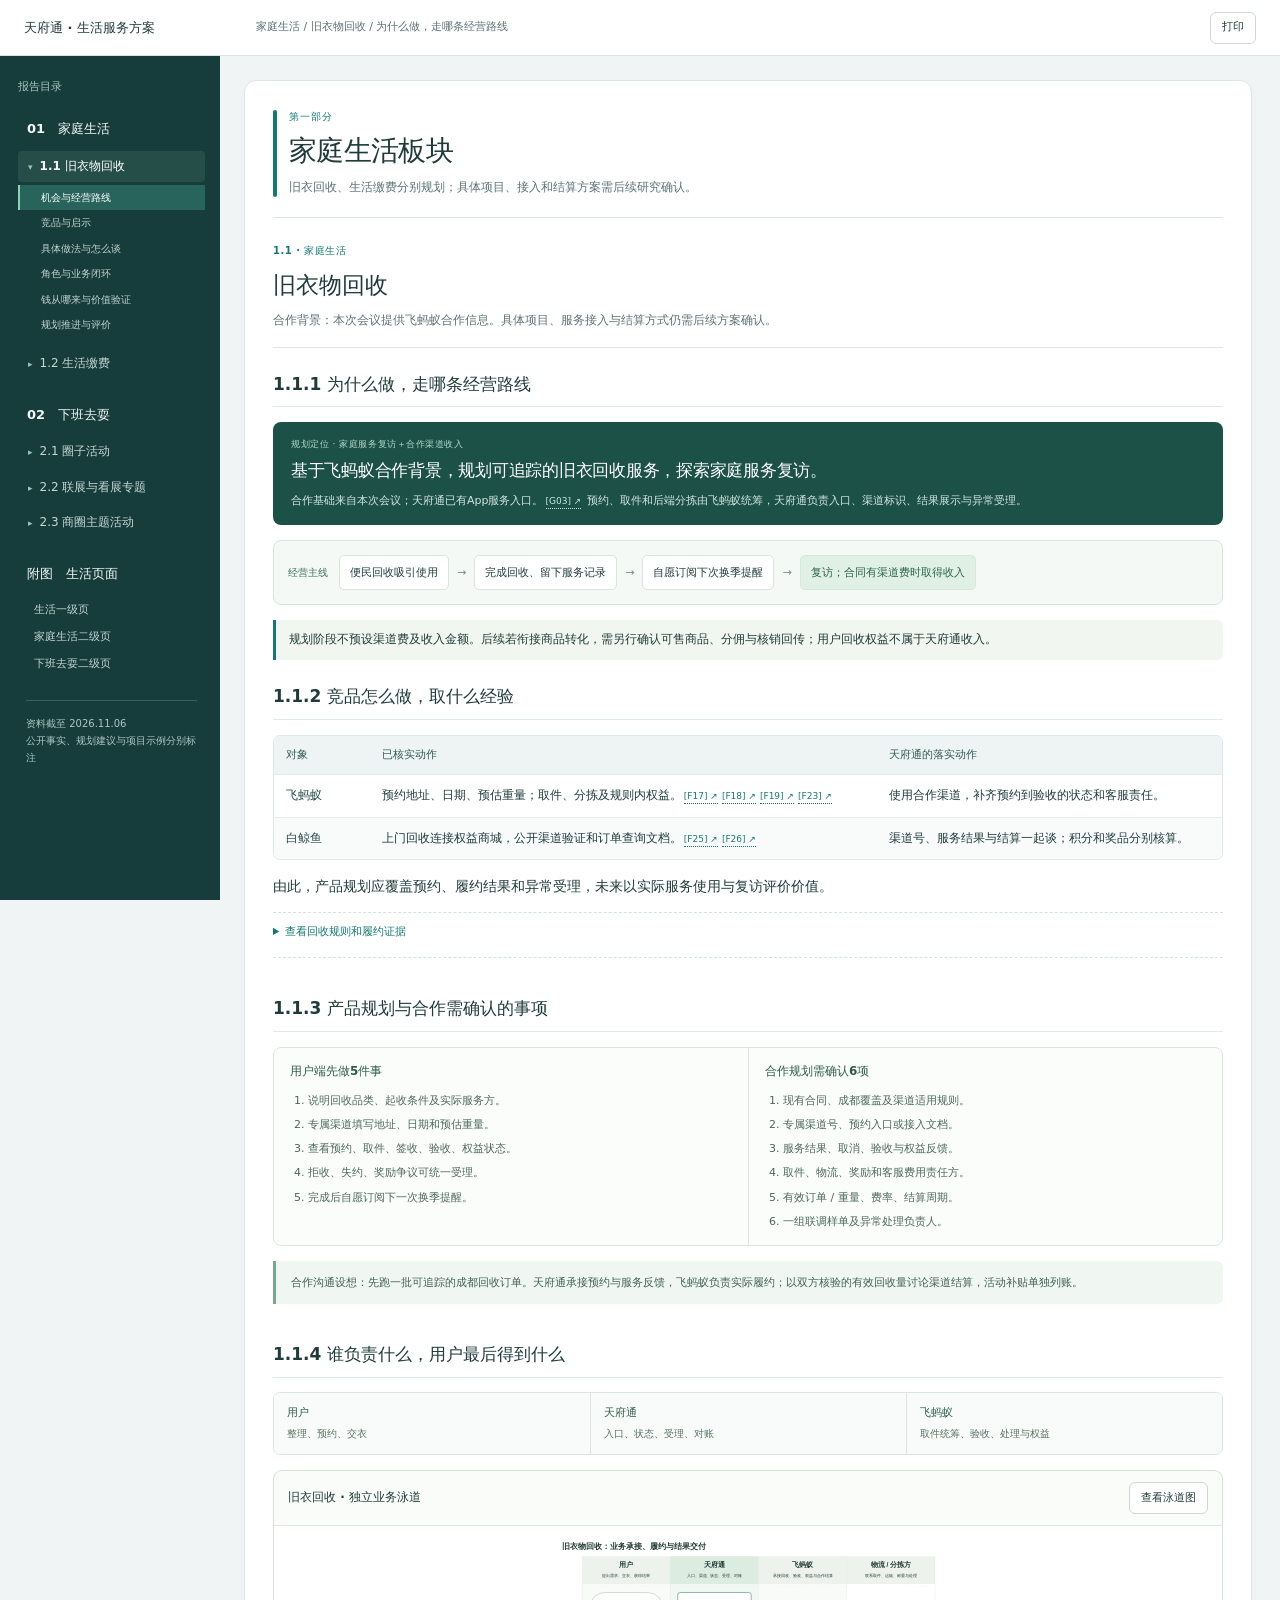
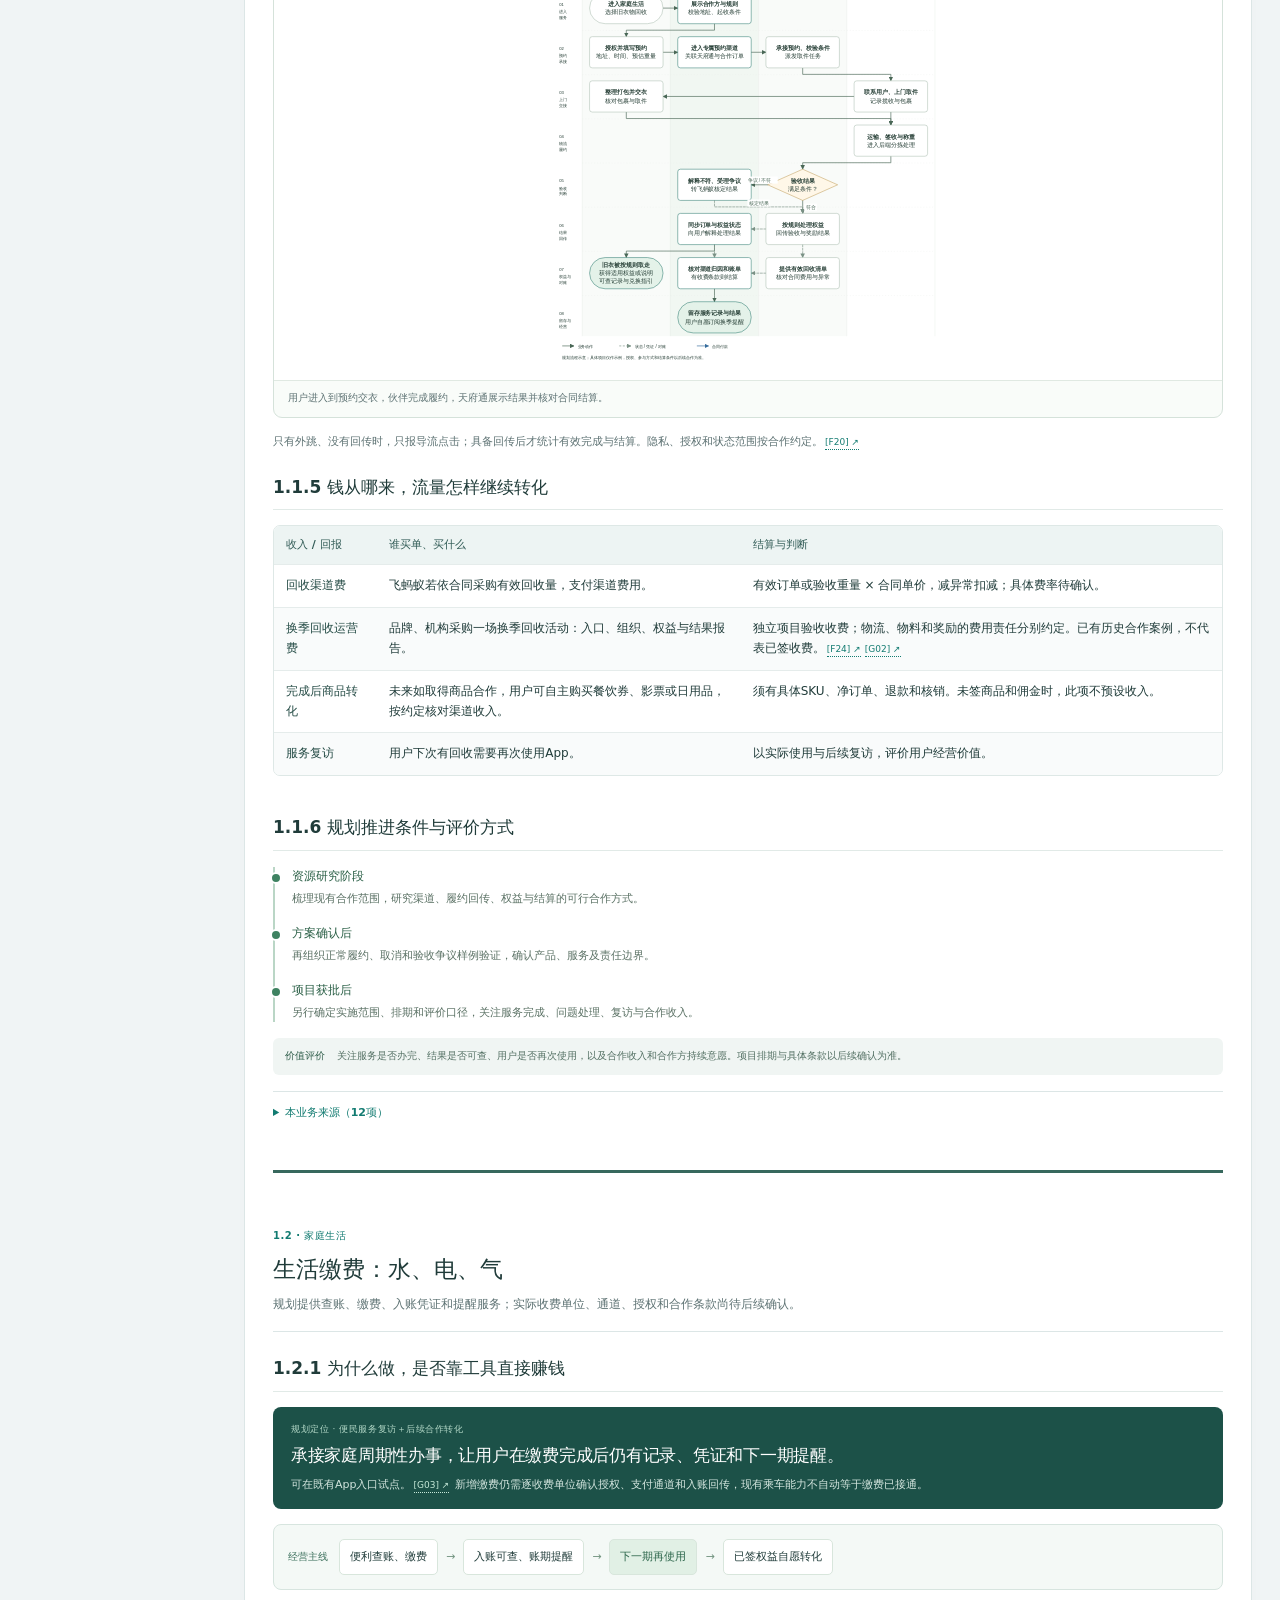
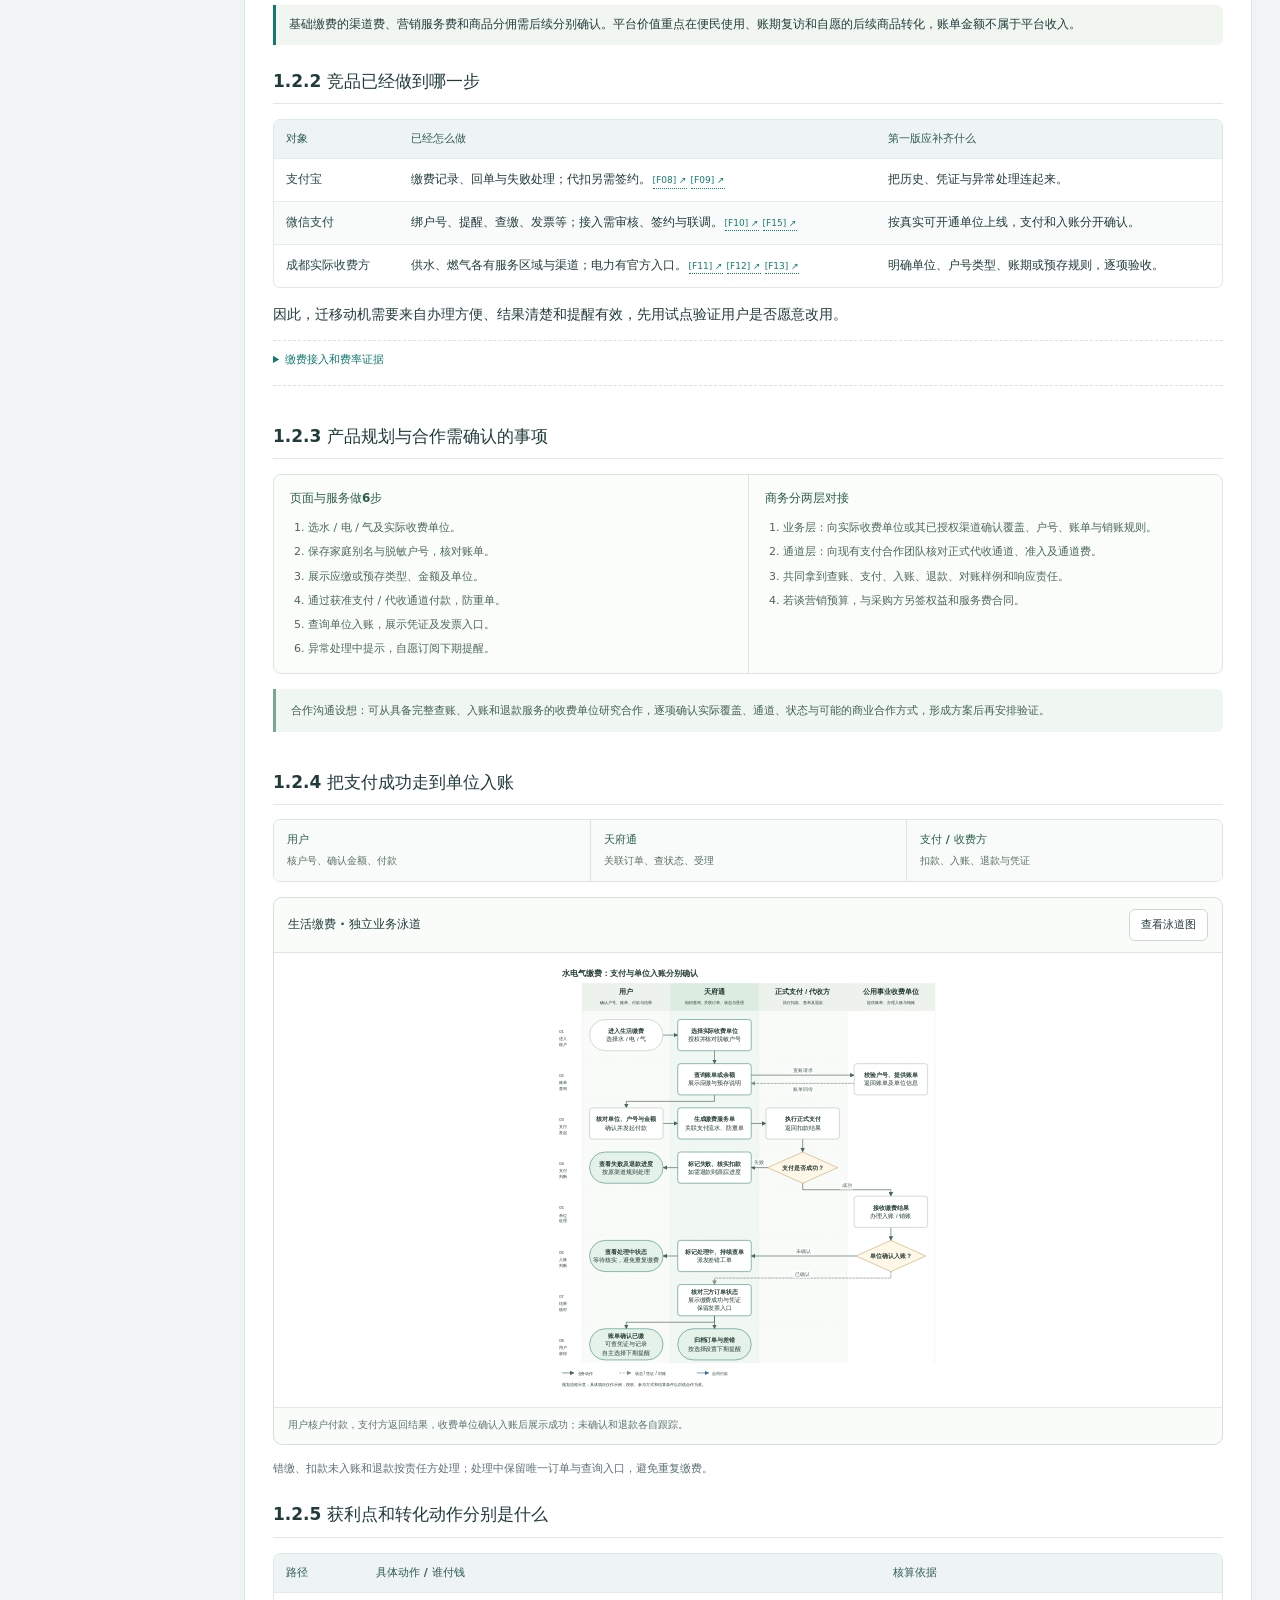
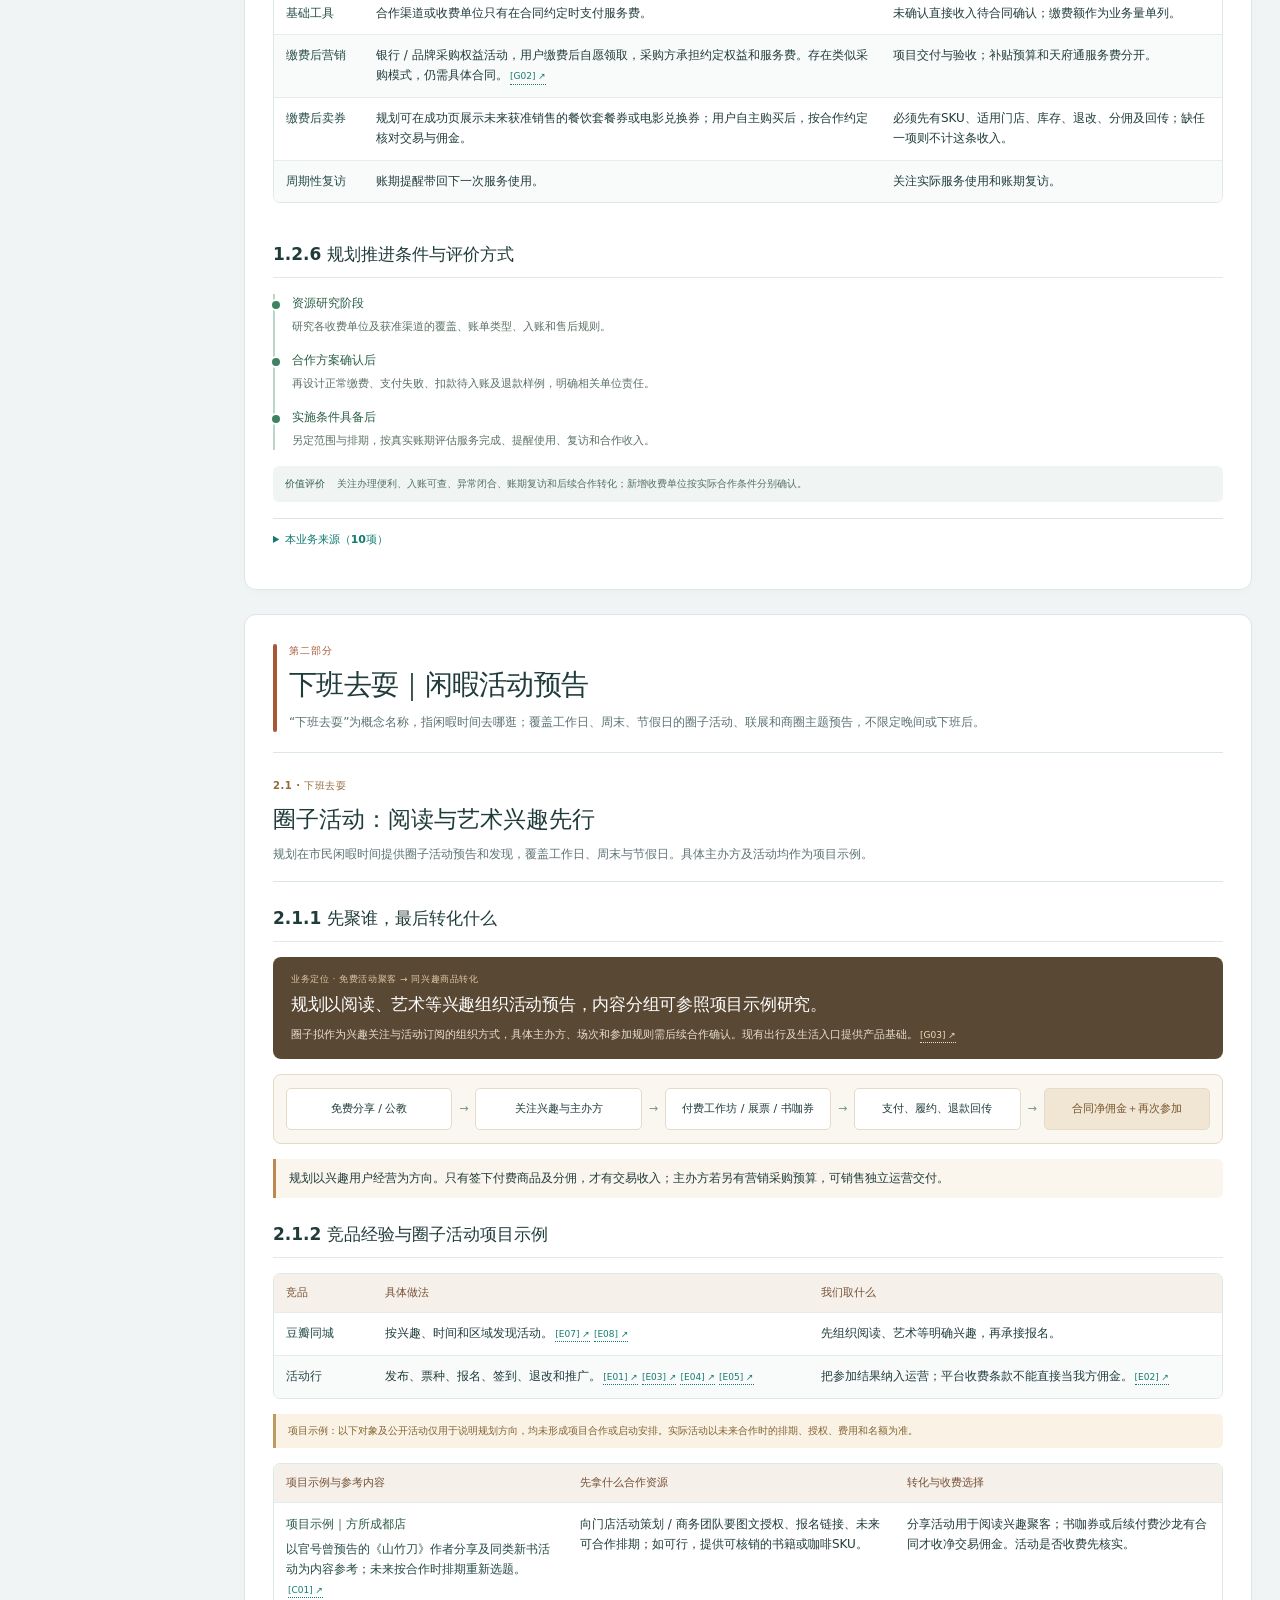
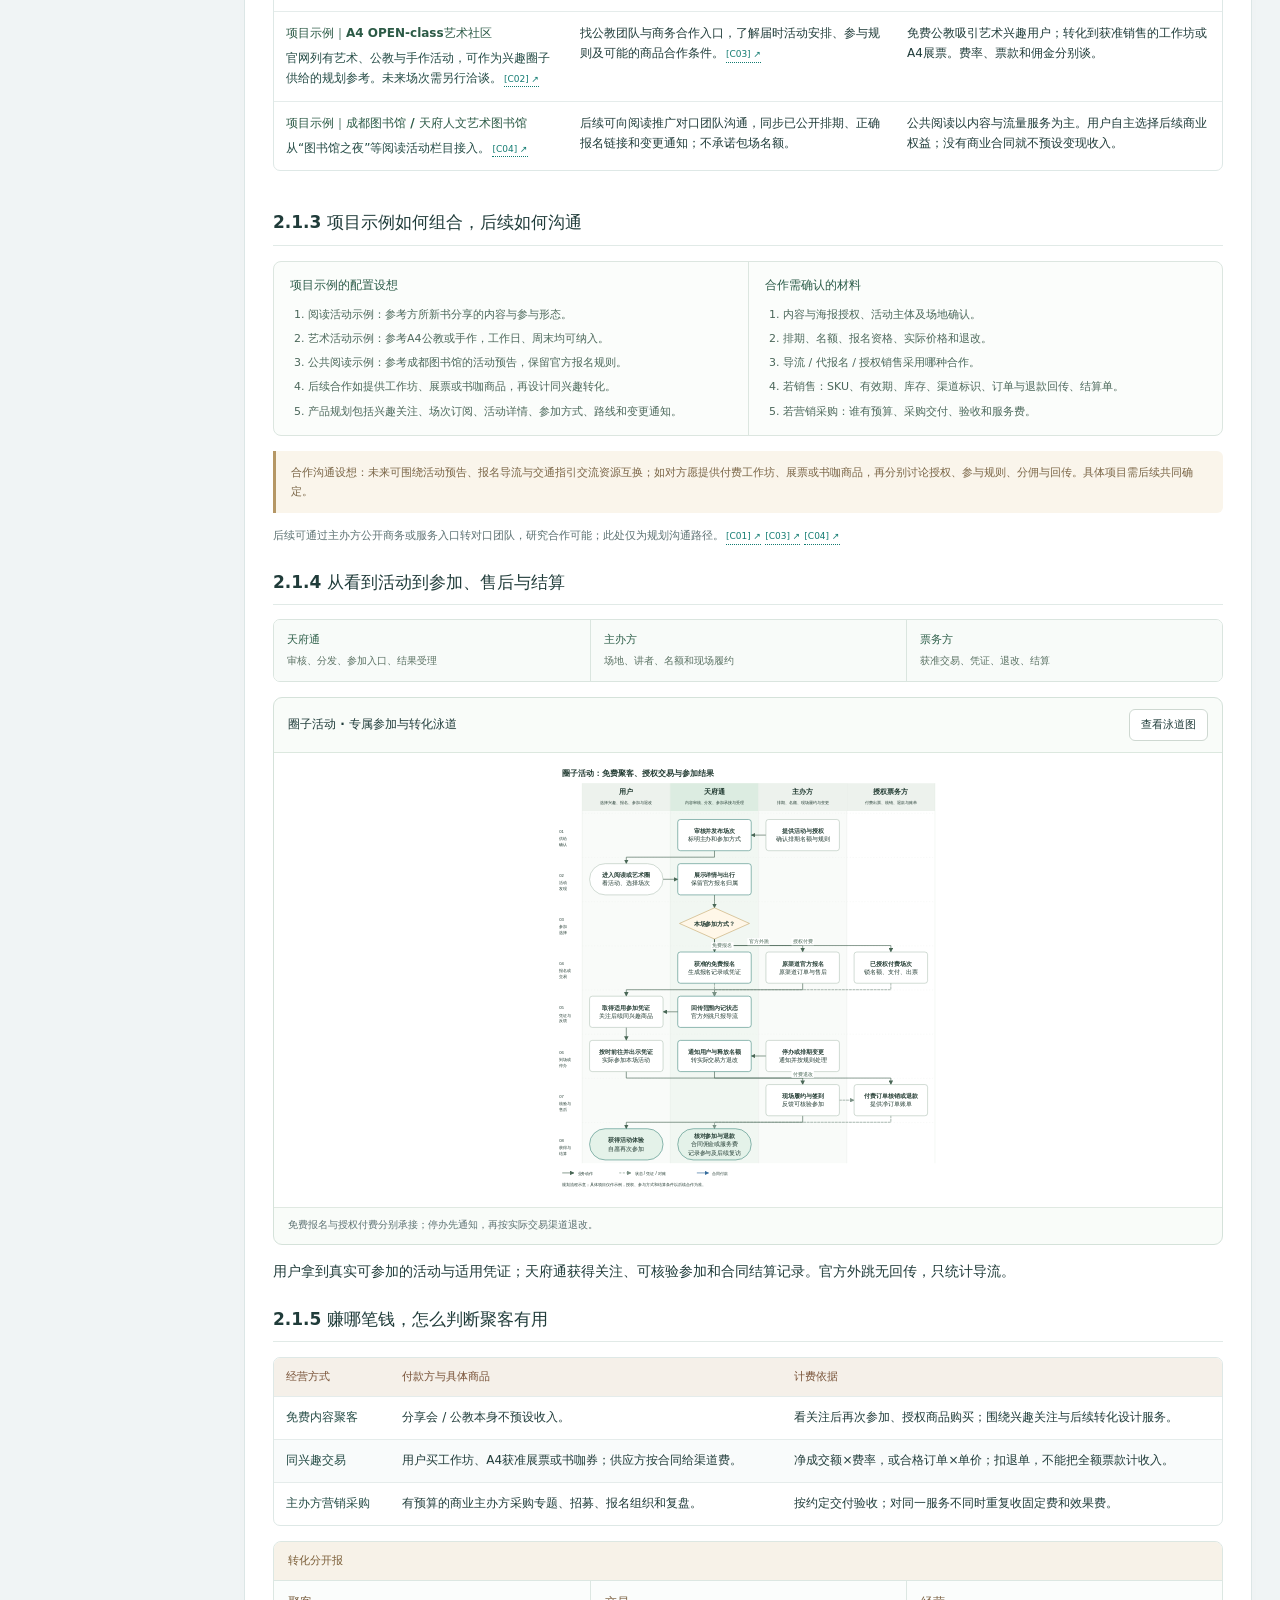
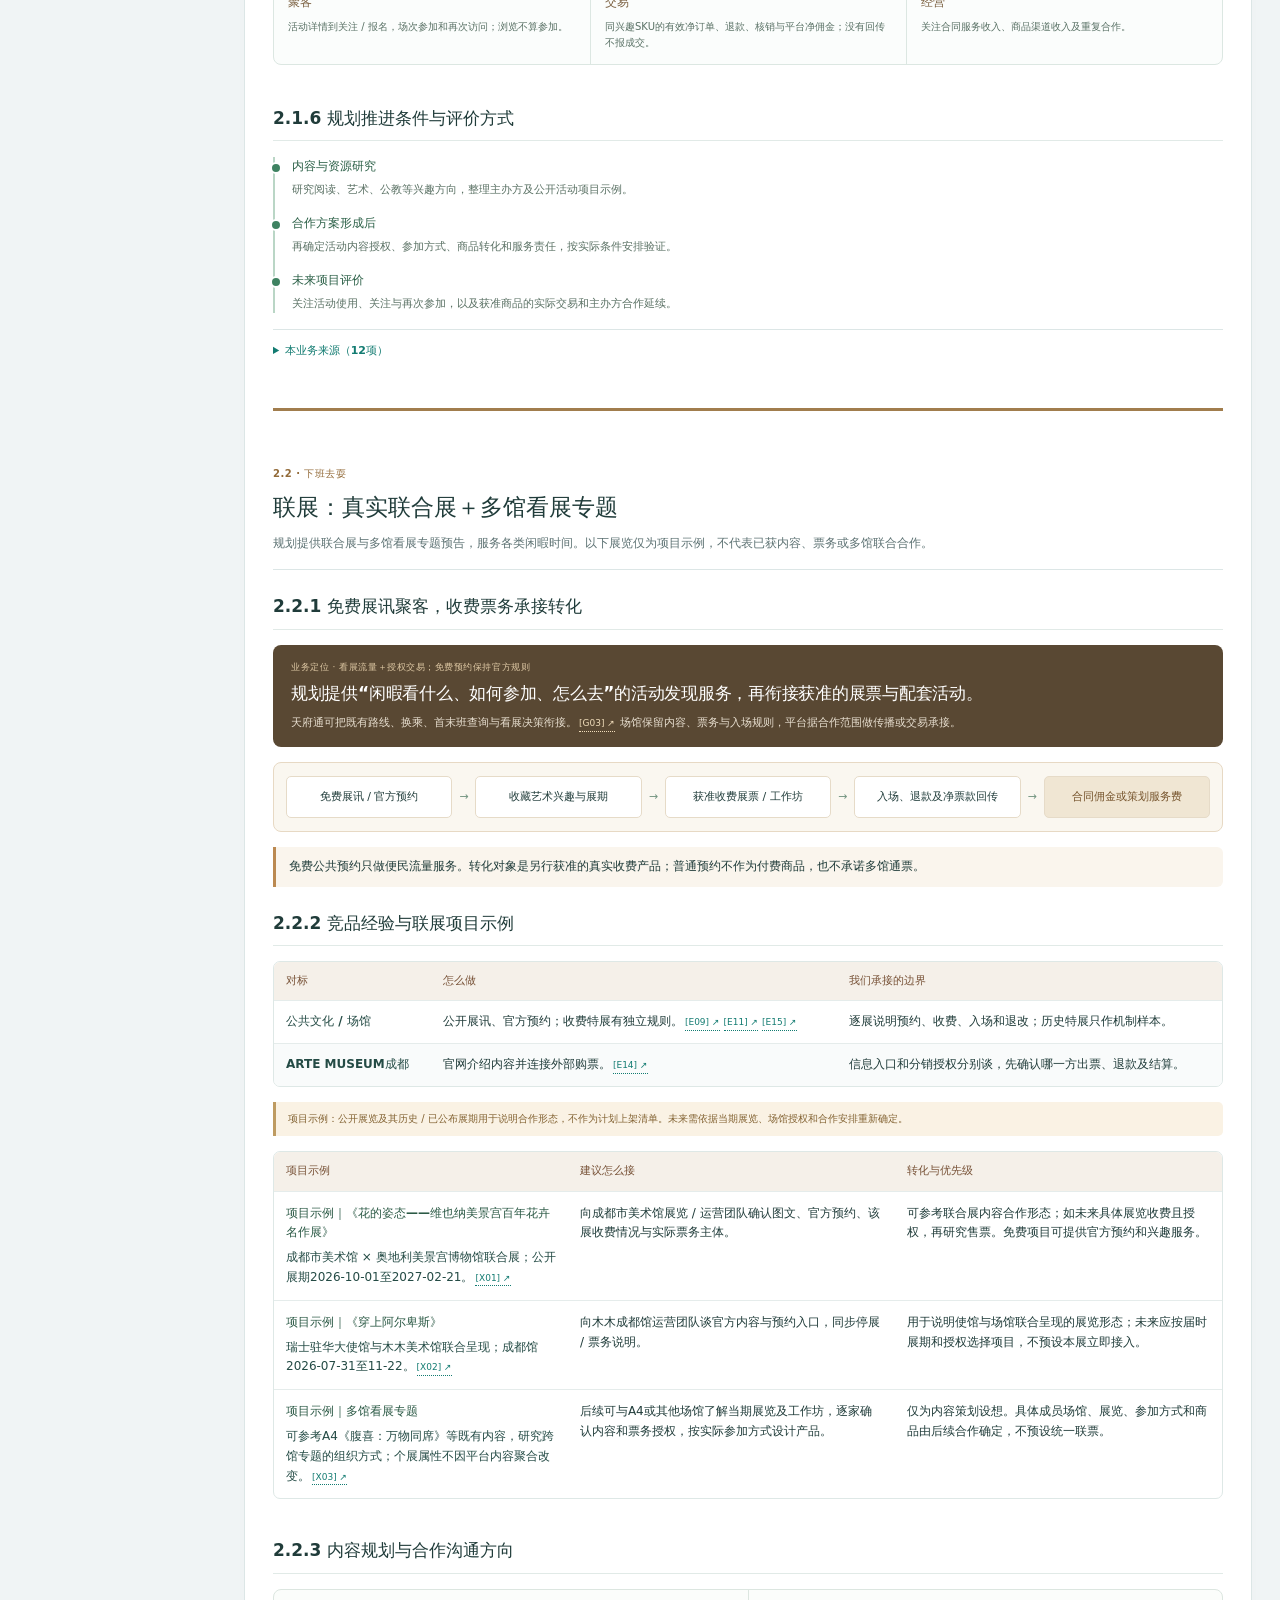
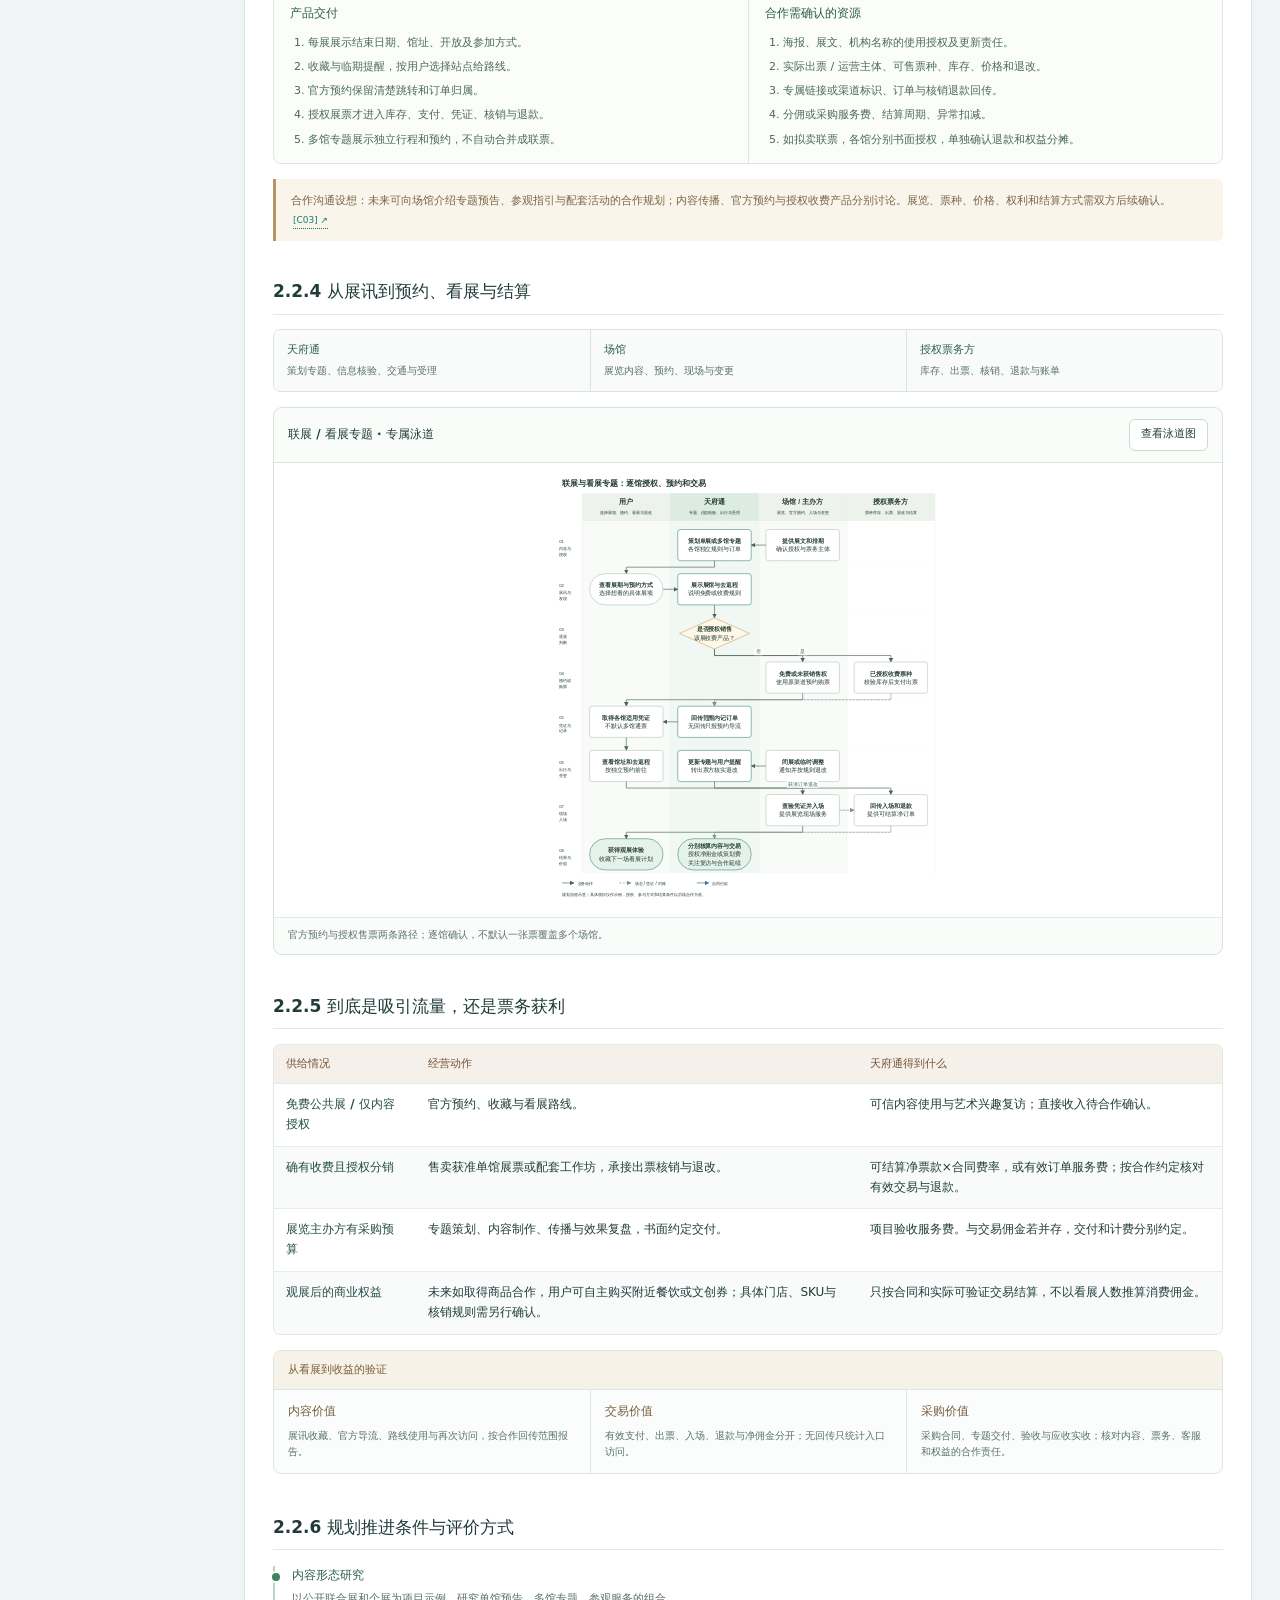
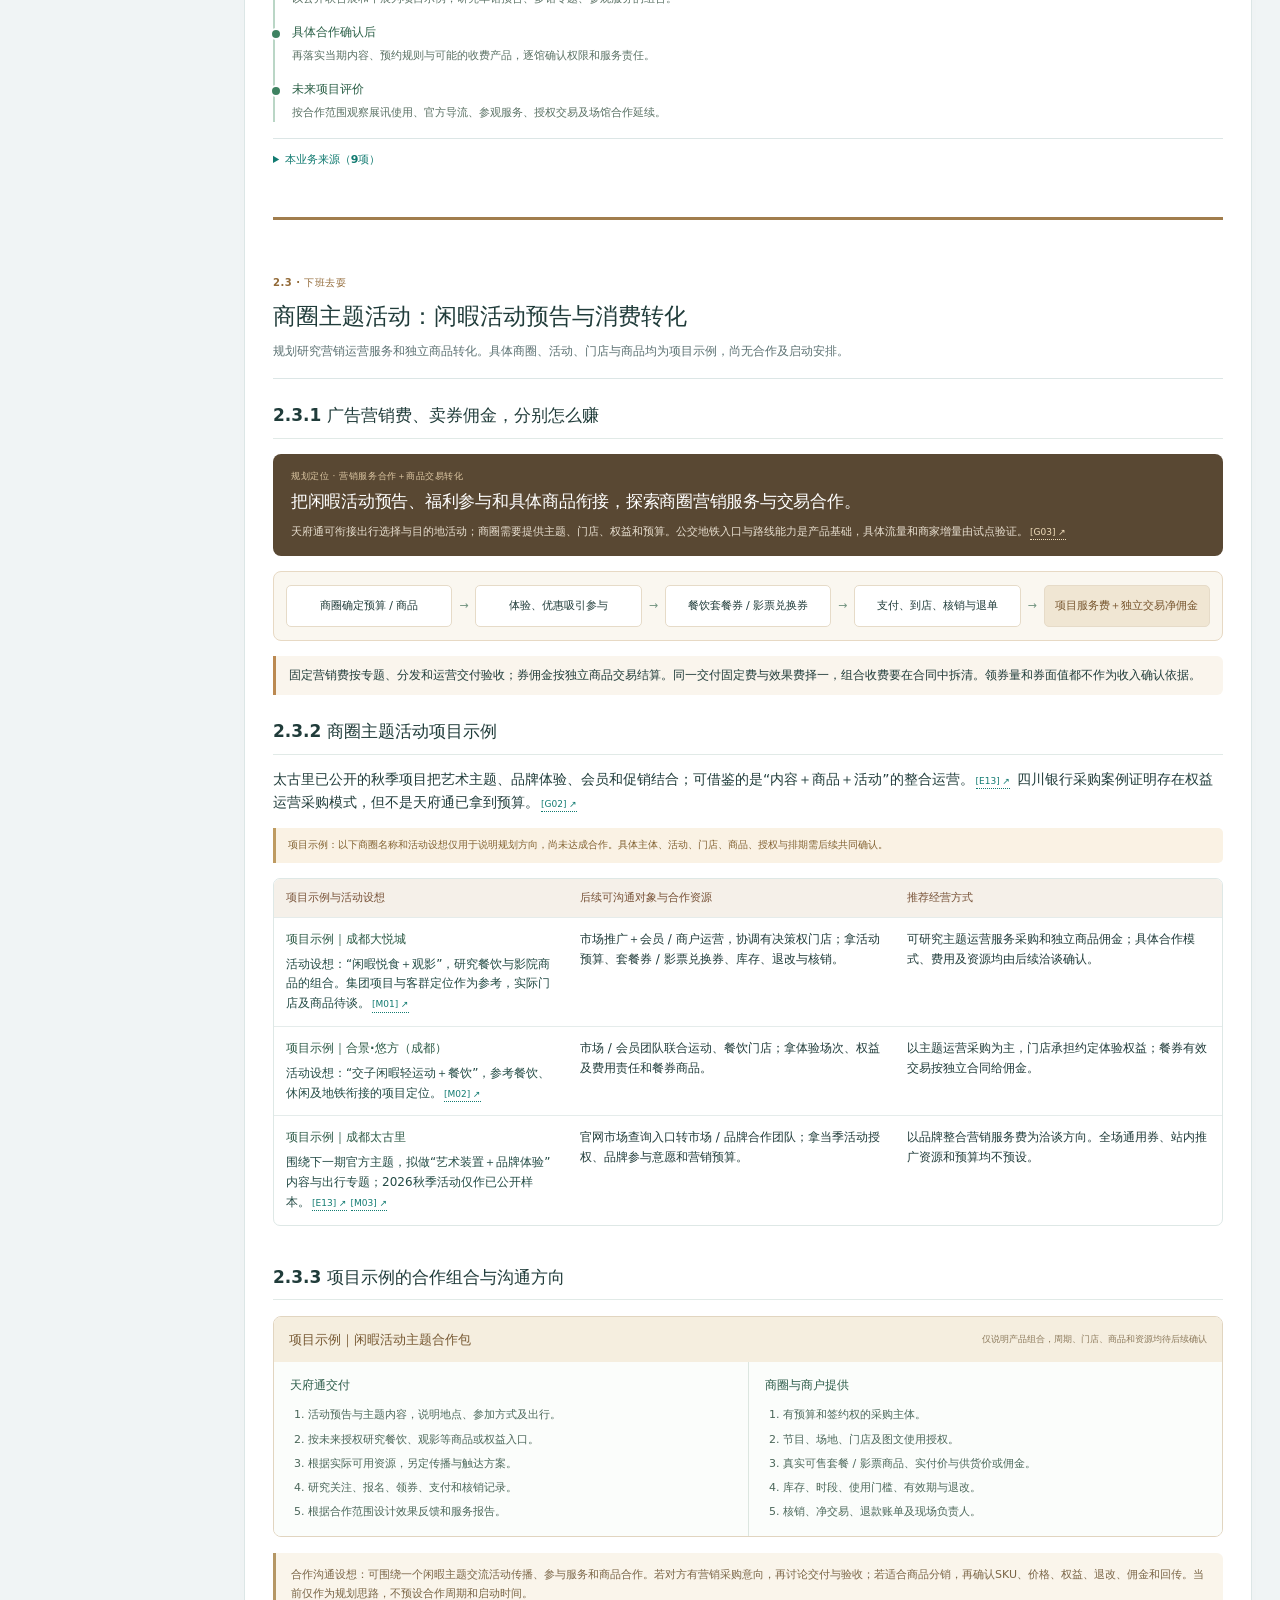
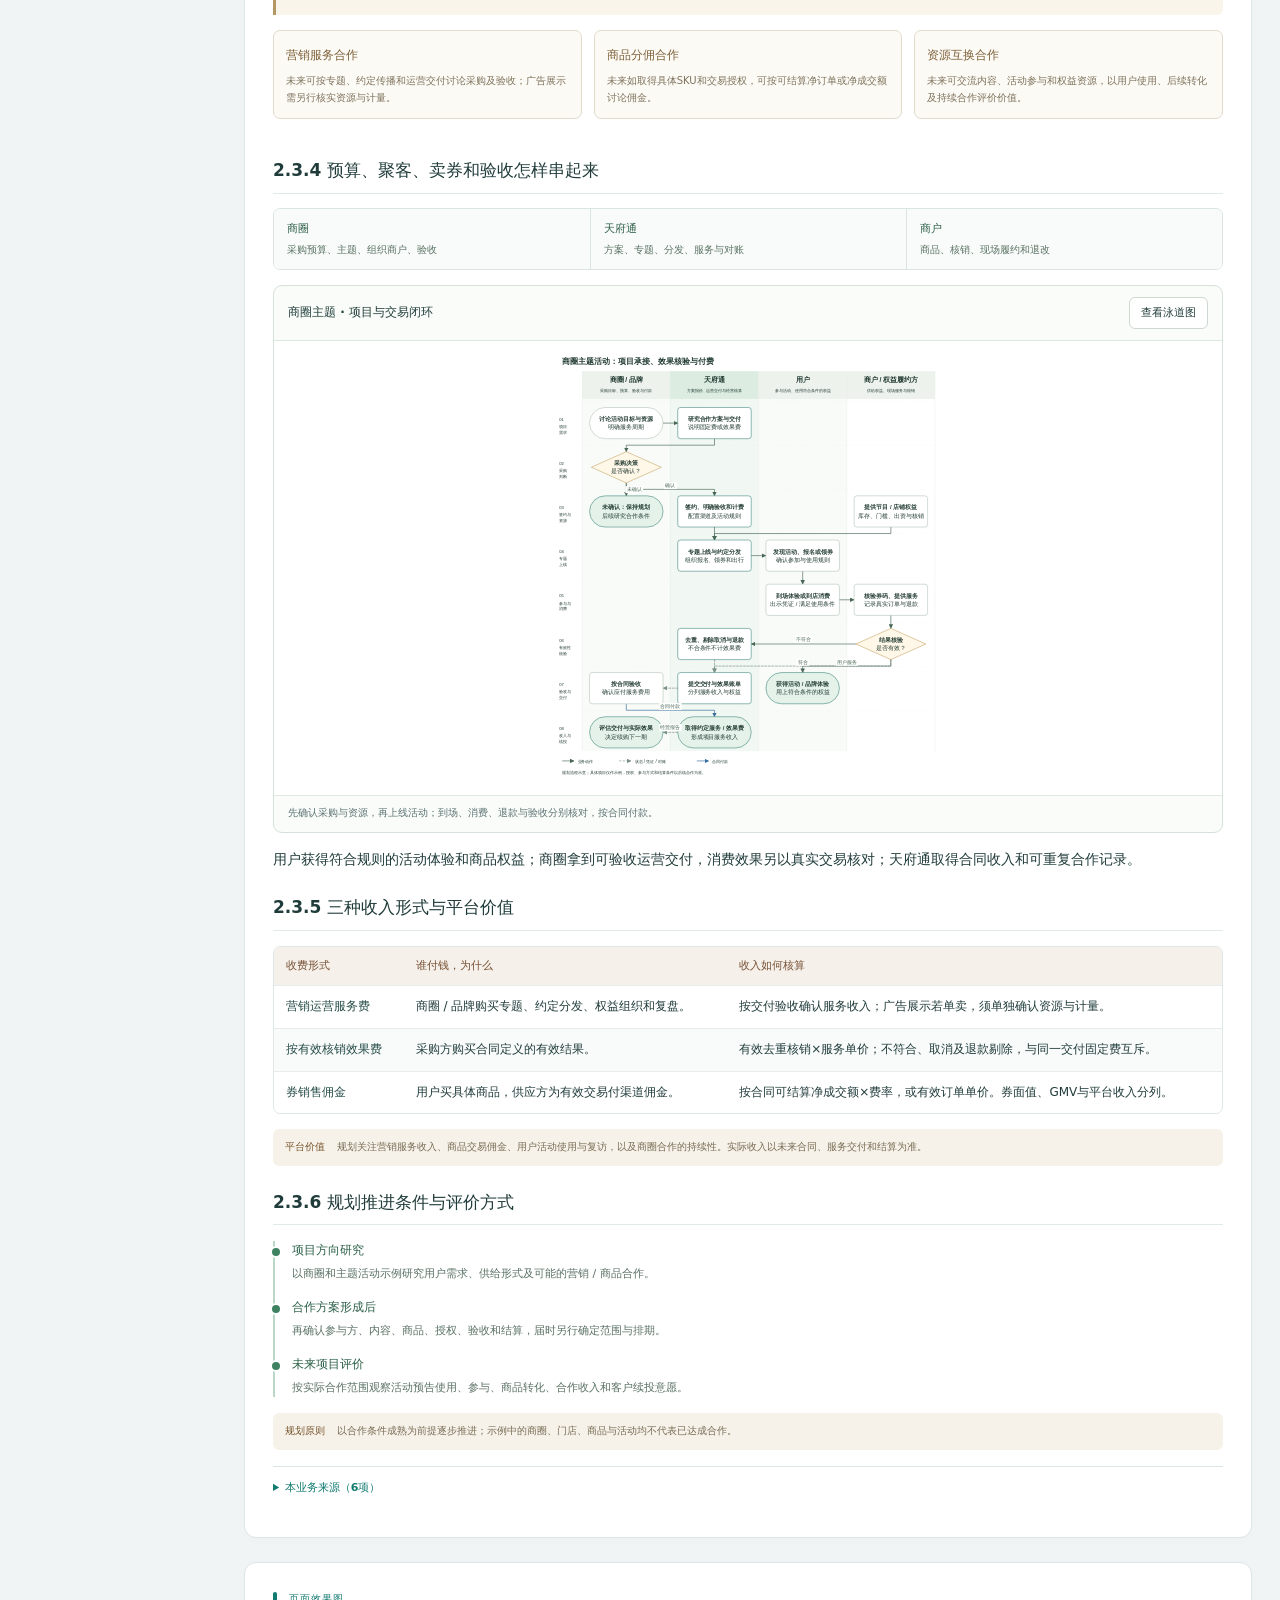
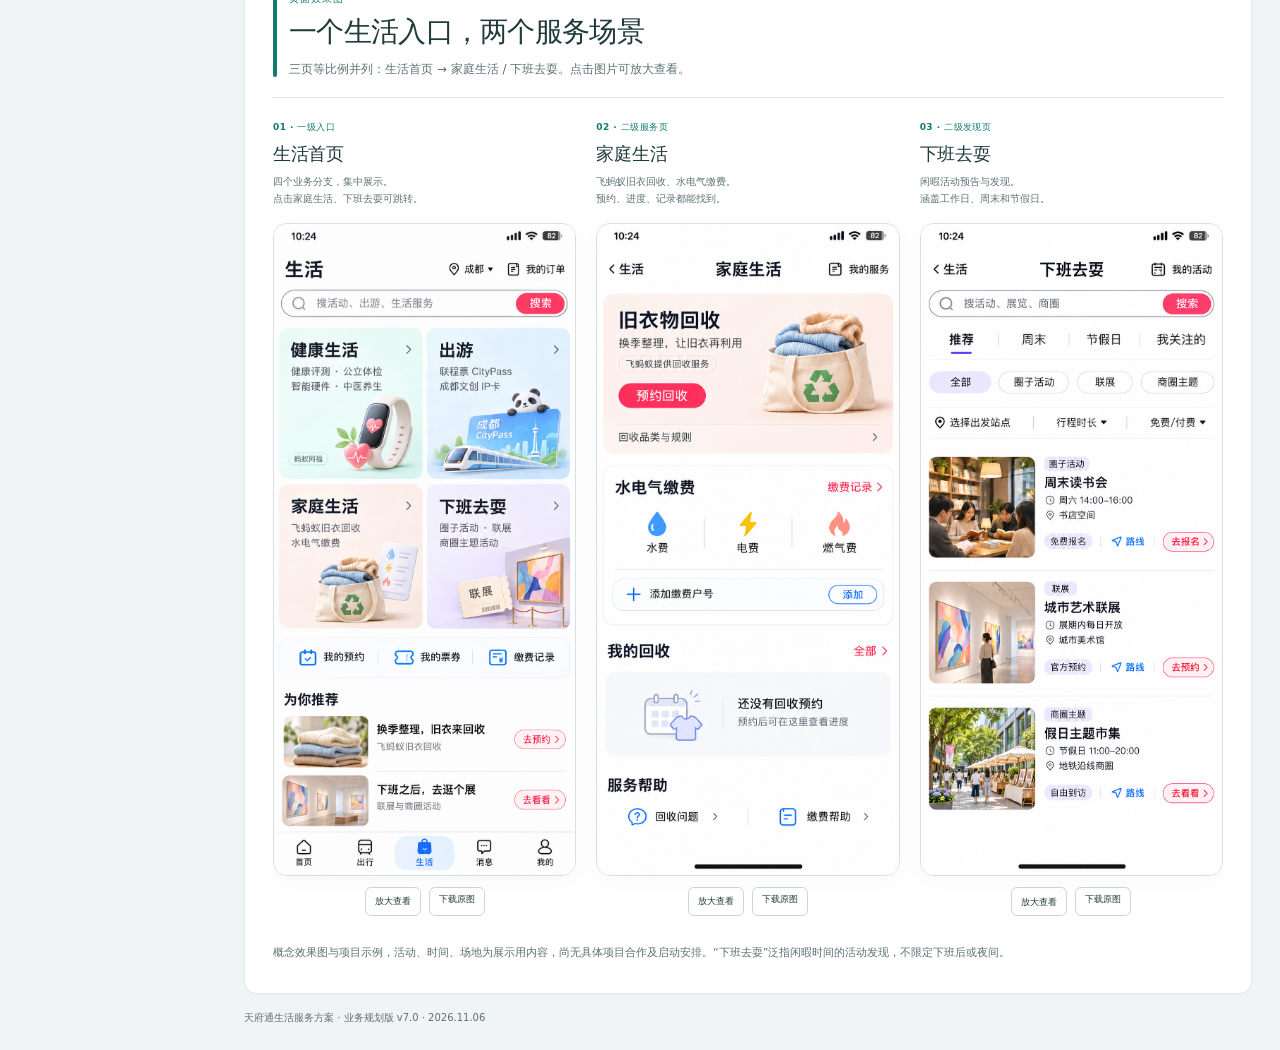
==== commit 997c1efb: "Clarify planning examples and leisure scope; remove all cost calculators" ====
--- a/index.html
+++ b/index.html
@@ -4,9 +4,9 @@
 <head>
 <meta charset="utf-8"/><meta content="width=device-width,initial-scale=1" name="viewport"/>
 <meta content="#176c60" name="theme-color"/>
-<meta content="家庭生活与下班去耍两个独立板块的商业化产品方案，分别展开竞品、产品、商业模式、角色流程、平台价值、测算和实施。" name="description"/>
-<title>家庭生活与下班去耍｜五项业务落地方案</title>
-<link href="styles-v2.css" rel="stylesheet"/><script defer="" src="app-v6.js"></script>
+<meta content="家庭生活与闲暇活动预告的业务规划；逐项说明机会、产品、合作方式、平台价值与项目示例，具体合作及排期待后续确认。" name="description"/>
+<title>家庭生活与闲暇活动预告｜业务规划方案</title>
+<link href="styles-v2.css" rel="stylesheet"/><script defer="" src="app-v7.js"></script>
 <link href="compact-v4.css" rel="stylesheet"/><link href="value-v5.css" rel="stylesheet"/><link href="business-v6.css" rel="stylesheet"/></head>
 <body class="report-v4">
 <a class="skip" href="#family">跳至正文</a>
@@ -19,19 +19,19 @@
 <button aria-label="关闭目录" class="toc-backdrop" hidden="" id="toc-backdrop"></button>
 <aside aria-label="报告目录" class="sidebar" id="report-toc">
 <div class="toc-title">报告目录 <button aria-label="关闭目录" class="button toc-close" id="toc-close" type="button">关闭</button></div>
-<nav aria-label="家庭生活目录" class="toc-group"><a class="toc-chapter" href="#family">01　家庭生活</a><div class="toc-business current" data-business="clothes"><a class="toc-business-heading" href="#clothes">1.1 旧衣物回收</a><ol><li><a href="#clothes-fit" title="1.1.1 为什么做，走哪条经营路线">机会与经营路线</a></li><li><a href="#clothes-research" title="1.1.2 竞品怎么做，取什么经验">竞品与启示</a></li><li><a href="#clothes-product" title="1.1.3 第一版做什么，先与飞蚂蚁谈什么">具体做法与怎么谈</a></li><li><a href="#clothes-flow" title="1.1.4 谁负责什么，用户最后得到什么">角色与业务闭环</a></li><li><a href="#clothes-money" title="1.1.5 钱从哪来，流量怎样继续转化">钱从哪来与价值验证</a></li><li><a href="#clothes-pilot" title="1.1.6 怎么推进，什么结果才扩展">首期执行与验收</a></li></ol></div><div class="toc-business" data-business="utilities"><a class="toc-business-heading" href="#utilities">1.2 生活缴费</a><ol><li><a href="#utilities-fit" title="1.2.1 为什么做，是否靠工具直接赚钱">机会与经营路线</a></li><li><a href="#utilities-research" title="1.2.2 竞品已经做到哪一步">竞品与启示</a></li><li><a href="#utilities-product" title="1.2.3 第一版做什么，先找谁谈">具体做法与怎么谈</a></li><li><a href="#utilities-flow" title="1.2.4 把支付成功走到单位入账">角色与业务闭环</a></li><li><a href="#utilities-money" title="1.2.5 获利点和转化动作分别是什么">转化商品与价值验证</a></li><li><a href="#utilities-pilot" title="1.2.6 上线与扩展门槛">首期执行与验收</a></li></ol></div></nav><nav aria-label="下班去耍目录" class="toc-group"><a class="toc-chapter" href="#events">02　下班去耍</a><div class="toc-business" data-business="circles"><a class="toc-business-heading" href="#circles">2.1 圈子活动</a><ol><li><a href="#circles-fit" title="2.1.1 先聚谁，最后转化什么">机会与经营路线</a></li><li><a href="#circles-research" title="2.1.2 竞品怎么做，成都先推荐哪些圈子">竞品与具体推荐</a></li><li><a href="#circles-product" title="2.1.3 把哪一批活动放进去，怎么谈成">首期产品与合作谈法</a></li><li><a href="#circles-flow" title="2.1.4 从看到活动到参加、售后与结算">角色与参加闭环</a></li><li><a href="#circles-money" title="2.1.5 赚哪笔钱，怎么判断聚客有用">变现形式与转化证据</a></li><li><a href="#circles-pilot" title="2.1.6 谁先动，做到什么再扩">首期执行与停止条件</a></li></ol></div><div class="toc-business" data-business="exhibitions"><a class="toc-business-heading" href="#exhibitions">2.2 联展与看展专题</a><ol><li><a href="#exhibitions-fit" title="2.2.1 免费展讯聚客，收费票务承接转化">机会与经营路线</a></li><li><a href="#exhibitions-research" title="2.2.2 对标什么，具体先看哪几项">竞品与具体展览</a></li><li><a href="#exhibitions-product" title="2.2.3 第一版如何上线，如何去谈">专题产品与合作谈法</a></li><li><a href="#exhibitions-flow" title="2.2.4 从展讯到预约、看展与结算">角色与业务闭环</a></li><li><a href="#exhibitions-money" title="2.2.5 到底是吸引流量，还是票务获利">转化商品与收入</a></li><li><a href="#exhibitions-pilot" title="2.2.6 先落单馆，再扩多馆">首期执行与验收</a></li></ol></div><div class="toc-business" data-business="malls"><a class="toc-business-heading" href="#malls">2.3 商圈主题活动</a><ol><li><a href="#malls-fit" title="2.3.1 广告营销费、卖券佣金，分别怎么赚">机会与经营路线</a></li><li><a href="#malls-research" title="2.3.2 先谈哪些商圈，分别做哪种活动">案例与具体商圈</a></li><li><a href="#malls-product" title="2.3.3 拿什么方案去谈，第一单具体交付什么">首单产品与谈判清单</a></li><li><a href="#malls-flow" title="2.3.4 预算、聚客、卖券和验收怎样串起来">角色与营销交易闭环</a></li><li><a href="#malls-money" title="2.3.5 哪种费用值得做，纯卖券要多少量">三种收入与项目测算</a></li><li><a href="#malls-pilot" title="2.3.6 从名单到上线，先完成哪些动作">执行分工与验收</a></li></ol></div></nav><nav aria-label="页面效果图目录" class="toc-group"><a class="toc-chapter" href="#life-home">附图　生活页面</a><ol><li><a href="#life-home-layout">生活一级页</a></li><li><a href="#family-life-layout">家庭生活二级页</a></li><li><a href="#afterwork-layout">下班去耍二级页</a></li></ol></nav>
-<div class="toc-meta">资料截至 2026.11.06<br/>竞品事实、产品建议与测算假设分别标注</div>
+<nav aria-label="家庭生活目录" class="toc-group"><a class="toc-chapter" href="#family">01　家庭生活</a><div class="toc-business current" data-business="clothes"><a class="toc-business-heading" href="#clothes">1.1 旧衣物回收</a><ol><li><a href="#clothes-fit" title="1.1.1 为什么做，走哪条经营路线">机会与经营路线</a></li><li><a href="#clothes-research" title="1.1.2 竞品怎么做，取什么经验">竞品与启示</a></li><li><a href="#clothes-product" title="1.1.3 产品规划与合作需确认的事项">具体做法与怎么谈</a></li><li><a href="#clothes-flow" title="1.1.4 谁负责什么，用户最后得到什么">角色与业务闭环</a></li><li><a href="#clothes-money" title="1.1.5 钱从哪来，流量怎样继续转化">钱从哪来与价值验证</a></li><li><a href="#clothes-pilot" title="1.1.6 规划推进条件与评价方式">规划推进与评价</a></li></ol></div><div class="toc-business" data-business="utilities"><a class="toc-business-heading" href="#utilities">1.2 生活缴费</a><ol><li><a href="#utilities-fit" title="1.2.1 为什么做，是否靠工具直接赚钱">机会与经营路线</a></li><li><a href="#utilities-research" title="1.2.2 竞品已经做到哪一步">竞品与启示</a></li><li><a href="#utilities-product" title="1.2.3 产品规划与合作需确认的事项">具体做法与怎么谈</a></li><li><a href="#utilities-flow" title="1.2.4 把支付成功走到单位入账">角色与业务闭环</a></li><li><a href="#utilities-money" title="1.2.5 获利点和转化动作分别是什么">转化商品与价值验证</a></li><li><a href="#utilities-pilot" title="1.2.6 规划推进条件与评价方式">规划推进与评价</a></li></ol></div></nav><nav aria-label="下班去耍目录" class="toc-group"><a class="toc-chapter" href="#events">02　下班去耍</a><div class="toc-business" data-business="circles"><a class="toc-business-heading" href="#circles">2.1 圈子活动</a><ol><li><a href="#circles-fit" title="2.1.1 先聚谁，最后转化什么">机会与经营路线</a></li><li><a href="#circles-research" title="2.1.2 竞品经验与圈子活动项目示例">竞品与具体推荐</a></li><li><a href="#circles-product" title="2.1.3 项目示例如何组合，后续如何沟通">产品规划与合作设想</a></li><li><a href="#circles-flow" title="2.1.4 从看到活动到参加、售后与结算">角色与参加闭环</a></li><li><a href="#circles-money" title="2.1.5 赚哪笔钱，怎么判断聚客有用">变现形式与转化证据</a></li><li><a href="#circles-pilot" title="2.1.6 规划推进条件与评价方式">规划推进与评价</a></li></ol></div><div class="toc-business" data-business="exhibitions"><a class="toc-business-heading" href="#exhibitions">2.2 联展与看展专题</a><ol><li><a href="#exhibitions-fit" title="2.2.1 免费展讯聚客，收费票务承接转化">机会与经营路线</a></li><li><a href="#exhibitions-research" title="2.2.2 竞品经验与联展项目示例">竞品与具体展览</a></li><li><a href="#exhibitions-product" title="2.2.3 内容规划与合作沟通方向">专题产品与合作谈法</a></li><li><a href="#exhibitions-flow" title="2.2.4 从展讯到预约、看展与结算">角色与业务闭环</a></li><li><a href="#exhibitions-money" title="2.2.5 到底是吸引流量，还是票务获利">转化商品与收入</a></li><li><a href="#exhibitions-pilot" title="2.2.6 规划推进条件与评价方式">规划推进与评价</a></li></ol></div><div class="toc-business" data-business="malls"><a class="toc-business-heading" href="#malls">2.3 商圈主题活动</a><ol><li><a href="#malls-fit" title="2.3.1 广告营销费、卖券佣金，分别怎么赚">机会与经营路线</a></li><li><a href="#malls-research" title="2.3.2 商圈主题活动项目示例">案例与具体商圈</a></li><li><a href="#malls-product" title="2.3.3 项目示例的合作组合与沟通方向">项目示例与合作设想</a></li><li><a href="#malls-flow" title="2.3.4 预算、聚客、卖券和验收怎样串起来">角色与营销交易闭环</a></li><li><a href="#malls-money" title="2.3.5 三种收入形式与平台价值">收入形式与平台价值</a></li><li><a href="#malls-pilot" title="2.3.6 规划推进条件与评价方式">规划推进与评价</a></li></ol></div></nav><nav aria-label="页面效果图目录" class="toc-group"><a class="toc-chapter" href="#life-home">附图　生活页面</a><ol><li><a href="#life-home-layout">生活一级页</a></li><li><a href="#family-life-layout">家庭生活二级页</a></li><li><a href="#afterwork-layout">下班去耍二级页</a></li></ol></nav>
+<div class="toc-meta">资料截至 2026.11.06<br/>公开事实、规划建议与项目示例分别标注</div>
 </aside>
-<main class="reading" id="main"><article class="chapter" id="family"><header class="chapter-header"><div class="chapter-number">第一部分</div><h1>家庭生活板块</h1><p class="chapter-scope">先完整说明旧衣物回收，再完整说明生活缴费。</p></header><section class="business" data-business-label="旧衣物回收" data-business-number="1.1" id="clothes">
-<header class="business-header"><span>1.1 · 家庭生活</span><h2>旧衣物回收</h2><p>合作方：飞蚂蚁。先跑通预约、取件、结果回传，再判断渠道收入和服务复访是否值得继续投入。</p></header>
+<main class="reading" id="main"><article class="chapter" id="family"><header class="chapter-header"><div class="chapter-number">第一部分</div><h1>家庭生活板块</h1><p class="chapter-scope">旧衣回收、生活缴费分别规划；具体项目、接入和结算方案需后续研究确认。</p></header><section class="business" data-business-label="旧衣物回收" data-business-number="1.1" id="clothes">
+<header class="business-header"><span>1.1 · 家庭生活</span><h2>旧衣物回收</h2><p>合作背景：本次会议提供飞蚂蚁合作信息。具体项目、服务接入与结算方式仍需后续方案确认。</p></header>
 <section class="report-section" data-toc="机会与经营路线" id="clothes-fit"><h3>1.1.1 为什么做，走哪条经营路线</h3>
-<div class="business-thesis"><span>业务定位 · 服务复访＋合同渠道收入</span><h3>以现有飞蚂蚁合作切入，把一次旧衣整理变成一次可完成、可追踪的家庭服务。</h3><p>合作基础来自本次会议；天府通已有App服务入口。<a class="source" href="https://apps.apple.com/cn/app/天府通-公交地铁一卡通乘车码/id1358566958" rel="noopener noreferrer" target="_blank" title="天府通App开发者产品说明">[G03] ↗</a> 预约、取件和后端分拣由飞蚂蚁统筹，天府通负责入口、渠道标识、结果展示与异常受理。</p></div>
+<div class="business-thesis"><span>规划定位 · 家庭服务复访＋合作渠道收入</span><h3>基于飞蚂蚁合作背景，规划可追踪的旧衣回收服务，探索家庭服务复访。</h3><p>合作基础来自本次会议；天府通已有App服务入口。<a class="source" href="https://apps.apple.com/cn/app/天府通-公交地铁一卡通乘车码/id1358566958" rel="noopener noreferrer" target="_blank" title="天府通App开发者产品说明">[G03] ↗</a> 预约、取件和后端分拣由飞蚂蚁统筹，天府通负责入口、渠道标识、结果展示与异常受理。</p></div>
 <div class="model-route"><b>经营主线</b><span>便民回收吸引使用</span><i>→</i><span>完成回收、留下服务记录</span><i>→</i><span>自愿订阅下次换季提醒</span><i>→</i><strong>复访；合同有渠道费时取得收入</strong></div>
-<p class="key-line">渠道费尚未核实，预算按0。若需要后续卖券转化，须另外拿到可售商品、分佣和核销回传，回收奖励本身不形成天府通收入。</p>
+<p class="key-line">规划阶段不预设渠道费及收入金额。后续若衔接商品转化，需另行确认可售商品、分佣与核销回传；用户回收权益不属于天府通收入。</p>
 </section>
 <section class="report-section" data-toc="竞品与启示" id="clothes-research"><h3>1.1.2 竞品怎么做，取什么经验</h3>
 <div class="table-wrap"><table class="brief-table"><thead><tr><th>对象</th><th>已核实动作</th><th>天府通的落实动作</th></tr></thead><tbody><tr><td>飞蚂蚁</td><td>预约地址、日期、预估重量；取件、分拣及规则内权益。<a class="source" href="https://www.fmy90.com/" rel="noopener noreferrer" target="_blank" title="飞蚂蚁官网">[F17] ↗</a><a class="source" href="https://www.fmy90.com/about.html" rel="noopener noreferrer" target="_blank" title="飞蚂蚁：关于我们">[F18] ↗</a><a class="source" href="https://apps.apple.com/cn/app/飞蚂蚁旧衣服回收/id1513326910" rel="noopener noreferrer" target="_blank" title="飞蚂蚁旧衣服回收App：开发者产品描述">[F19] ↗</a><a class="source" href="https://wechat.fmy90.com/fmy90/public/index.php/index/orders/appsy" rel="noopener noreferrer" target="_blank" title="飞蚂蚁：预约收衣">[F23] ↗</a></td><td>使用合作渠道，补齐预约到验收的状态和客服责任。</td></tr><tr><td>白鲸鱼</td><td>上门回收连接权益商城，公开渠道验证和订单查询文档。<a class="source" href="https://www.52bjy.com/about/index.html" rel="noopener noreferrer" target="_blank" title="白鲸鱼：关于我们">[F25] ↗</a><a class="source" href="https://www.52bjy.com/doc/" rel="noopener noreferrer" target="_blank" title="白鲸鱼官方文档中心">[F26] ↗</a></td><td>渠道号、服务结果与结算一起谈；积分和奖品分别核算。</td></tr></tbody></table></div>
-<p>由此，首期重点是让用户办完且查得到结果，按真实完单评估服务价值。</p>
+<p>由此，产品规划应覆盖预约、履约结果和异常受理，未来以实际服务使用与复访评价价值。</p>
 <details class="supplement"><summary>查看回收规则和履约证据</summary><div class="case-list">
 <div class="case-study">
 <h4>飞蚂蚁：预约、取件和分拣处理由合作方承接</h4>
@@ -48,9 +48,9 @@
 </div>
 </div><p>飞蚂蚁公开规则包含起收重量、超量审核；物流合作方有运输与工厂称重安排。合作渠道须重新确认适用规则，不直接承诺宣传价格、免运和时效。<a class="source" href="https://wechat.fmy90.com/fmy90/public/index.php/index/consult/info.html?id=161" rel="noopener noreferrer" target="_blank" title="飞蚂蚁：衣物回收的标准及品类有哪些">[F21] ↗</a><a class="source" href="https://www.sf-express.com/chn/sc/news/361" rel="noopener noreferrer" target="_blank" title="顺丰×飞蚂蚁：环保回收物流合作">[F22] ↗</a></p></details>
 </section>
-<section class="report-section" data-toc="具体做法与怎么谈" id="clothes-product"><h3>1.1.3 第一版做什么，先与飞蚂蚁谈什么</h3>
-<div class="deliverable-grid"><div><b>用户端先做5件事</b><ol><li>说明回收品类、起收条件及实际服务方。</li><li>专属渠道填写地址、日期和预估重量。</li><li>查看预约、取件、签收、验收、权益状态。</li><li>拒收、失约、奖励争议可统一受理。</li><li>完成后自愿订阅下一次换季提醒。</li></ol></div><div><b>首轮合作要拿6项</b><ol><li>现有合同、成都覆盖及渠道适用规则。</li><li>专属渠道号、预约入口或接入文档。</li><li>服务结果、取消、验收与权益反馈。</li><li>取件、物流、奖励和客服成本承担方。</li><li>有效订单 / 重量、费率、结算周期。</li><li>一组联调样单及异常处理负责人。</li></ol></div></div>
-<blockquote class="talk-track">首谈提案：先跑一批可追踪的成都回收订单。天府通承接预约与服务反馈，飞蚂蚁负责实际履约；以双方核验的有效回收量讨论渠道结算，活动补贴单独列账。</blockquote>
+<section class="report-section" data-toc="具体做法与怎么谈" id="clothes-product"><h3>1.1.3 产品规划与合作需确认的事项</h3>
+<div class="deliverable-grid"><div><b>用户端先做5件事</b><ol><li>说明回收品类、起收条件及实际服务方。</li><li>专属渠道填写地址、日期和预估重量。</li><li>查看预约、取件、签收、验收、权益状态。</li><li>拒收、失约、奖励争议可统一受理。</li><li>完成后自愿订阅下一次换季提醒。</li></ol></div><div><b>合作规划需确认6项</b><ol><li>现有合同、成都覆盖及渠道适用规则。</li><li>专属渠道号、预约入口或接入文档。</li><li>服务结果、取消、验收与权益反馈。</li><li>取件、物流、奖励和客服费用责任方。</li><li>有效订单 / 重量、费率、结算周期。</li><li>一组联调样单及异常处理负责人。</li></ol></div></div>
+<blockquote class="talk-track">合作沟通设想：先跑一批可追踪的成都回收订单。天府通承接预约与服务反馈，飞蚂蚁负责实际履约；以双方核验的有效回收量讨论渠道结算，活动补贴单独列账。</blockquote>
 </section>
 <section class="report-section" data-toc="角色与业务闭环" id="clothes-flow"><h3>1.1.4 谁负责什么，用户最后得到什么</h3>
 <div class="role-strip"><span><b>用户</b>整理、预约、交衣</span><span><b>天府通</b>入口、状态、受理、对账</span><span><b>飞蚂蚁</b>取件统筹、验收、处理与权益</span></div>
@@ -58,39 +58,19 @@
 <p class="small-note">只有外跳、没有回传时，只报导流点击；具备回传后才统计有效完成与结算。隐私、授权和状态范围按合作约定。<a class="source" href="https://wechat.fmy90.com/fmy90/public/index.php/index/publicpage?id=141" rel="noopener noreferrer" target="_blank" title="飞蚂蚁用户隐私协议">[F20] ↗</a></p>
 </section>
 <section class="report-section" data-toc="钱从哪来与价值验证" id="clothes-money"><h3>1.1.5 钱从哪来，流量怎样继续转化</h3>
-<div class="table-wrap"><table class="brief-table"><thead><tr><th>收入 / 回报</th><th>谁买单、买什么</th><th>结算与判断</th></tr></thead><tbody><tr><td>回收渠道费</td><td>飞蚂蚁若依合同采购有效回收量，支付渠道费用。</td><td>有效订单或验收重量 × 合同单价，减异常扣减；未确认按0。</td></tr><tr><td>换季回收运营费</td><td>品牌、机构采购一场换季回收活动：入口、组织、权益与结果报告。</td><td>独立项目验收收费；物流、物料和奖励成本列明。已有历史合作案例，不代表已签收费。<a class="source" href="https://www.cpcn.com.cn/news/news_543e20af-7d30-4385-8356-5124f68a67de.html" rel="noopener noreferrer" target="_blank" title="中金支付2021年度旧衣回收活动">[F24] ↗</a><a class="source" href="https://www.scbank.cn/cn/col322/5678451.html" rel="noopener noreferrer" target="_blank" title="四川银行：文旅综合商圈特色权益活动采购公告">[G02] ↗</a></td></tr><tr><td>完成后商品转化</td><td>用户自愿购买已签约的餐饮券、影票或日用品；商家按合同支付佣金。</td><td>须有具体SKU、净订单、退款和核销。未签商品和佣金时，此项收入为0。</td></tr><tr><td>服务复访</td><td>用户下次有回收需要再次使用App。</td><td>以对照评估复访增量及单位成本，单独作为用户经营价值。</td></tr></tbody></table></div>
-<figure class="viz budget-viz">
-<figcaption><strong>先看服务投入，再谈规模增长</strong><span class="assumption-label">示例测算 · 非合作报价</span></figcaption>
-<div class="budget-layout"><div class="budget-bars"><div class="budget-row"><span>渠道收入</span><div class="budget-track"><span class="zero-mark"></span></div><b>¥0</b></div><div class="budget-row"><span>服务成本</span><div class="budget-track stack-track"><span class="fixed-segment" style="width:92.5926%"></span><span class="variable-segment" style="width:7.4074%"></span></div><b>¥3,240</b></div><div class="chart-legend"><span><i class="fixed-dot"></i>固定运营 ¥3,000</span><span><i class="variable-dot"></i>单均自担合计 ¥240</span></div></div><div class="budget-result"><span>月度服务净投入</span><strong>¥3,240</strong><small>无渠道费时，增长需要预算支撑</small></div></div>
-<p class="viz-footnote">假设：300单 / 月 × ¥0.8自担成本＋¥3,000固定运营；渠道费、活动收入均按0。不含总部管理、建设及税费差异。图示金额为同一比例。</p>
-</figure>
-<details class="supplement"><summary>按实际合同调整回收预算</summary><section aria-labelledby="recycle-calc-title" class="calc-card" id="recycle-calculator">
-<div class="calc-header"><h3 id="recycle-calc-title">旧衣回收 · 服务预算</h3><span class="tag assume">示例假设</span></div>
-<div class="calc-grid">
-<label class="field full">渠道费用情景（实际按合同）<select id="r-mode"><option value="order">按有效订单计费</option><option value="weight">按可结算重量计费</option></select></label>
-<label class="field">有效回收订单数 / 月<input id="r-orders" max="1000000" min="0" step="1" type="number" value="300"/></label>
-<label class="field"><span id="r-unit-label">单均渠道费 / 元（未知按0）</span><input id="r-fee" max="10000" min="0" step="0.1" type="number" value="0"/></label>
-<label class="field" hidden="" id="r-weight-field">可结算验收重量 / 公斤<input id="r-weight" max="10000000" min="0" step="0.1" type="number" value="1800"/></label>
-<label class="field">平台单均自担成本 / 元<input id="r-variable" max="10000" min="0" step="0.1" type="number" value="0.8"/></label>
-<label class="field">平台月固定运营成本 / 元<input id="r-fixed" max="10000000" min="0" step="100" type="number" value="3000"/></label>
-<label class="field full">已确认、无重复计费的活动服务收入 / 元<input id="r-campaign" max="10000000" min="0" step="100" type="number" value="0"/></label>
-<label class="field full">未计入上方成本的活动自担增量成本 / 元<input id="r-campaign-cost" max="10000000" min="0" step="100" type="number" value="0"/></label>
-</div>
-<div class="formula">渠道收入＝订单数×单价，或验收公斤数×单价<br/>贡献＝渠道收入＋活动收入−单均 / 固定成本−活动增量成本<br/>用户现金 / 环保豆及合作方承担的运费不重复计入我方收支</div>
-<div aria-live="polite" class="calc-result"><div class="calc-total" id="r-total"><span>月度经营贡献</span><strong id="r-profit">—</strong></div><div class="bar-row"><span>收入</span><div class="bar-track"><div class="bar" id="r-revenue-bar"></div></div><output id="r-revenue">—</output></div><div class="bar-row"><span>成本</span><div class="bar-track"><div class="bar cost" id="r-cost-bar"></div></div><output id="r-cost">—</output></div><p class="calc-comment" id="r-comment"></p></div>
-</section></details>
-</section>
-<section class="report-section" data-toc="首期执行与验收" id="clothes-pilot"><h3>1.1.6 怎么推进，什么结果才扩展</h3>
-<ol class="action-timeline"><li><b>商务先确认</b><span>对现有合同逐条确认渠道、成本、结算与售后；拿不到回传，先按导流试点。</span></li><li><b>产品跑样单</b><span>测一次正常履约、一次取消和一次验收争议，验证用户能查最终结果。</span></li><li><b>运营开小试点</b><span>限已核实覆盖地区和预算；按真实完单、投诉、净投入与后续复访复盘。</span></li></ol>
-<p class="decision-rule"><b>扩展条件</b><span>履约稳定、成本在预算内，且合同贡献或增量复访能够证明。用户现金、环保豆和后端材料收入不计天府通收入。</span></p>
-<details class="chapter-sources"><summary>本业务来源（12项）</summary><p class="source-note">公开事实、洽谈线索与方案建议分别标注；未进行真实交易或对外接洽。</p><ol class="source-list"><li class="source-item" id="source-clothes-F17"><span class="source-id">F17</span><a href="https://www.fmy90.com/" rel="noopener noreferrer" target="_blank">飞蚂蚁官网 ↗</a><p>合作方企业官网 · 未标发布日期；微信 / 支付宝小程序、App及企业联系入口 · 2026-11-06查阅</p></li><li class="source-item" id="source-clothes-F18"><span class="source-id">F18</span><a href="https://www.fmy90.com/about.html" rel="noopener noreferrer" target="_blank">飞蚂蚁：关于我们 ↗</a><p>合作方企业官网 · 未标发布日期；旧衣回收、分拣、二手流通与材料再生；不采用宣传性规模数据 · 2026-11-06查阅</p></li><li class="source-item" id="source-clothes-F19"><span class="source-id">F19</span><a href="https://apps.apple.com/cn/app/飞蚂蚁旧衣服回收/id1513326910" rel="noopener noreferrer" target="_blank">飞蚂蚁旧衣服回收App：开发者产品描述 ↗</a><p>开发者在App Store发布的产品信息 · 动态页面；现金 / 环保豆 / 商城为产品描述，宣传价格和时效不作为我方渠道承诺 · 2026-11-06查阅</p></li><li class="source-item" id="source-clothes-F20"><span class="source-id">F20</span><a href="https://wechat.fmy90.com/fmy90/public/index.php/index/publicpage?id=141" rel="noopener noreferrer" target="_blank">飞蚂蚁用户隐私协议 ↗</a><p>合作方官方协议 · 协议版本2025-12-09；运营主体、状态与授权机制，不证明向天府通开放接口 · 2026-11-06查阅</p></li><li class="source-item" id="source-clothes-F21"><span class="source-id">F21</span><a href="https://wechat.fmy90.com/fmy90/public/index.php/index/consult/info.html?id=161" rel="noopener noreferrer" target="_blank">飞蚂蚁：衣物回收的标准及品类有哪些 ↗</a><p>合作方官方客服FAQ · 未标日期；公开3公斤以上及超过30公斤的规则，实际合作渠道须另核对 · 2026-11-06查阅</p></li><li class="source-item" id="source-clothes-F22"><span class="source-id">F22</span><a href="https://www.sf-express.com/chn/sc/news/361" rel="noopener noreferrer" target="_blank">顺丰×飞蚂蚁：环保回收物流合作 ↗</a><p>履约合作方官网 · 正文讨论2024年合作；揽收、工厂计费重及运输组织，不作我方成本或时效承诺 · 2026-11-06查阅</p></li><li class="source-item" id="source-clothes-F23"><span class="source-id">F23</span><a href="https://wechat.fmy90.com/fmy90/public/index.php/index/orders/appsy" rel="noopener noreferrer" target="_blank">飞蚂蚁：预约收衣 ↗</a><p>合作方公开预约页面 · 未标日期；地址、日期、预估重量、成都城市选项及奖励条件；未提交真实订单 · 2026-11-06查阅</p></li><li class="source-item" id="source-clothes-F24"><span class="source-id">F24</span><a href="https://www.cpcn.com.cn/news/news_543e20af-7d30-4385-8356-5124f68a67de.html" rel="noopener noreferrer" target="_blank">中金支付2021年度旧衣回收活动 ↗</a><p>企业合作方官网 · 2021-12-03历史案例；专属线上通道和含成都分公司的线下点位，不证明收费模式 · 2026-11-06查阅</p></li><li class="source-item" id="source-clothes-F25"><span class="source-id">F25</span><a href="https://www.52bjy.com/about/index.html" rel="noopener noreferrer" target="_blank">白鲸鱼：关于我们 ↗</a><p>同类竞品企业官网 · 未标日期；预约、免费上门、代金券 / 鲸鱼币及绿色商城 · 2026-11-06查阅</p></li><li class="source-item" id="source-clothes-F26"><span class="source-id">F26</span><a href="https://www.52bjy.com/doc/" rel="noopener noreferrer" target="_blank">白鲸鱼官方文档中心 ↗</a><p>同类竞品官方文档 · 动态目录；会员验证、网页接入及订单状态查询文档，未验证现行接口可用性 · 2026-11-06查阅</p></li><li class="source-item" id="source-clothes-G02"><span class="source-id">G02</span><a href="https://www.scbank.cn/cn/col322/5678451.html" rel="noopener noreferrer" target="_blank">四川银行：文旅综合商圈特色权益活动采购公告 ↗</a><p>银行官方采购公告 · 2025-12-02；包括民生缴费、商圈与出行，区分补贴及服务费；仅证明采购模式 · 2026-11-06查阅</p></li><li class="source-item" id="source-clothes-G03"><span class="source-id">G03</span><a href="https://apps.apple.com/cn/app/天府通-公交地铁一卡通乘车码/id1358566958" rel="noopener noreferrer" target="_blank">天府通App开发者产品说明 ↗</a><p>天府通开发者在App Store发布的产品信息 · 动态页面；乘车、线路换乘、首末班、权益及生活服务。证明公开产品基础，不证明新业务接口、流量规模、活动增量或商业授权 · 2026-11-06查阅</p></li></ol></details>
+<div class="table-wrap"><table class="brief-table"><thead><tr><th>收入 / 回报</th><th>谁买单、买什么</th><th>结算与判断</th></tr></thead><tbody><tr><td>回收渠道费</td><td>飞蚂蚁若依合同采购有效回收量，支付渠道费用。</td><td>有效订单或验收重量 × 合同单价，减异常扣减；具体费率待确认。</td></tr><tr><td>换季回收运营费</td><td>品牌、机构采购一场换季回收活动：入口、组织、权益与结果报告。</td><td>独立项目验收收费；物流、物料和奖励的费用责任分别约定。已有历史合作案例，不代表已签收费。<a class="source" href="https://www.cpcn.com.cn/news/news_543e20af-7d30-4385-8356-5124f68a67de.html" rel="noopener noreferrer" target="_blank" title="中金支付2021年度旧衣回收活动">[F24] ↗</a><a class="source" href="https://www.scbank.cn/cn/col322/5678451.html" rel="noopener noreferrer" target="_blank" title="四川银行：文旅综合商圈特色权益活动采购公告">[G02] ↗</a></td></tr><tr><td>完成后商品转化</td><td>未来如取得商品合作，用户可自主购买餐饮券、影票或日用品，按约定核对渠道收入。</td><td>须有具体SKU、净订单、退款和核销。未签商品和佣金时，此项不预设收入。</td></tr><tr><td>服务复访</td><td>用户下次有回收需要再次使用App。</td><td>以实际使用与后续复访，评价用户经营价值。</td></tr></tbody></table></div>
+</section>
+<section class="report-section" data-toc="规划推进与评价" id="clothes-pilot"><h3>1.1.6 规划推进条件与评价方式</h3>
+<ol class="action-timeline"><li><b>资源研究阶段</b><span>梳理现有合作范围，研究渠道、履约回传、权益与结算的可行合作方式。</span></li><li><b>方案确认后</b><span>再组织正常履约、取消和验收争议样例验证，确认产品、服务及责任边界。</span></li><li><b>项目获批后</b><span>另行确定实施范围、排期和评价口径，关注服务完成、问题处理、复访与合作收入。</span></li></ol>
+<p class="decision-rule"><b>价值评价</b><span>关注服务是否办完、结果是否可查、用户是否再次使用，以及合作收入和合作方持续意愿。项目排期与具体条款以后续确认为准。</span></p>
+<details class="chapter-sources"><summary>本业务来源（12项）</summary><p class="source-note">公开事实、规划建议与项目示例分别标注；具体项目未形成合作及启动安排。</p><ol class="source-list"><li class="source-item" id="source-clothes-F17"><span class="source-id">F17</span><a href="https://www.fmy90.com/" rel="noopener noreferrer" target="_blank">飞蚂蚁官网 ↗</a><p>合作方企业官网 · 未标发布日期；微信 / 支付宝小程序、App及企业联系入口 · 2026-11-06查阅</p></li><li class="source-item" id="source-clothes-F18"><span class="source-id">F18</span><a href="https://www.fmy90.com/about.html" rel="noopener noreferrer" target="_blank">飞蚂蚁：关于我们 ↗</a><p>合作方企业官网 · 未标发布日期；旧衣回收、分拣、二手流通与材料再生；不采用宣传性规模数据 · 2026-11-06查阅</p></li><li class="source-item" id="source-clothes-F19"><span class="source-id">F19</span><a href="https://apps.apple.com/cn/app/飞蚂蚁旧衣服回收/id1513326910" rel="noopener noreferrer" target="_blank">飞蚂蚁旧衣服回收App：开发者产品描述 ↗</a><p>开发者在App Store发布的产品信息 · 动态页面；现金 / 环保豆 / 商城为产品描述，宣传价格和时效不作为我方渠道承诺 · 2026-11-06查阅</p></li><li class="source-item" id="source-clothes-F20"><span class="source-id">F20</span><a href="https://wechat.fmy90.com/fmy90/public/index.php/index/publicpage?id=141" rel="noopener noreferrer" target="_blank">飞蚂蚁用户隐私协议 ↗</a><p>合作方官方协议 · 协议版本2025-12-09；运营主体、状态与授权机制，不证明向天府通开放接口 · 2026-11-06查阅</p></li><li class="source-item" id="source-clothes-F21"><span class="source-id">F21</span><a href="https://wechat.fmy90.com/fmy90/public/index.php/index/consult/info.html?id=161" rel="noopener noreferrer" target="_blank">飞蚂蚁：衣物回收的标准及品类有哪些 ↗</a><p>合作方官方客服FAQ · 未标日期；公开3公斤以上及超过30公斤的规则，实际合作渠道须另核对 · 2026-11-06查阅</p></li><li class="source-item" id="source-clothes-F22"><span class="source-id">F22</span><a href="https://www.sf-express.com/chn/sc/news/361" rel="noopener noreferrer" target="_blank">顺丰×飞蚂蚁：环保回收物流合作 ↗</a><p>履约合作方官网 · 正文讨论2024年合作；揽收、工厂计费重及运输组织，合作范围及服务条件按后续方案确认 · 2026-11-06查阅</p></li><li class="source-item" id="source-clothes-F23"><span class="source-id">F23</span><a href="https://wechat.fmy90.com/fmy90/public/index.php/index/orders/appsy" rel="noopener noreferrer" target="_blank">飞蚂蚁：预约收衣 ↗</a><p>合作方公开预约页面 · 未标日期；地址、日期、预估重量、成都城市选项及奖励条件；未提交真实订单 · 2026-11-06查阅</p></li><li class="source-item" id="source-clothes-F24"><span class="source-id">F24</span><a href="https://www.cpcn.com.cn/news/news_543e20af-7d30-4385-8356-5124f68a67de.html" rel="noopener noreferrer" target="_blank">中金支付2021年度旧衣回收活动 ↗</a><p>企业合作方官网 · 2021-12-03历史案例；专属线上通道和含成都分公司的线下点位，不证明收费模式 · 2026-11-06查阅</p></li><li class="source-item" id="source-clothes-F25"><span class="source-id">F25</span><a href="https://www.52bjy.com/about/index.html" rel="noopener noreferrer" target="_blank">白鲸鱼：关于我们 ↗</a><p>同类竞品企业官网 · 未标日期；预约、免费上门、代金券 / 鲸鱼币及绿色商城 · 2026-11-06查阅</p></li><li class="source-item" id="source-clothes-F26"><span class="source-id">F26</span><a href="https://www.52bjy.com/doc/" rel="noopener noreferrer" target="_blank">白鲸鱼官方文档中心 ↗</a><p>同类竞品官方文档 · 动态目录；会员验证、网页接入及订单状态查询文档，未验证现行接口可用性 · 2026-11-06查阅</p></li><li class="source-item" id="source-clothes-G02"><span class="source-id">G02</span><a href="https://www.scbank.cn/cn/col322/5678451.html" rel="noopener noreferrer" target="_blank">四川银行：文旅综合商圈特色权益活动采购公告 ↗</a><p>银行官方采购公告 · 2025-12-02；包括民生缴费、商圈与出行，区分补贴及服务费；仅证明采购模式 · 2026-11-06查阅</p></li><li class="source-item" id="source-clothes-G03"><span class="source-id">G03</span><a href="https://apps.apple.com/cn/app/天府通-公交地铁一卡通乘车码/id1358566958" rel="noopener noreferrer" target="_blank">天府通App开发者产品说明 ↗</a><p>天府通开发者在App Store发布的产品信息 · 动态页面；乘车、线路换乘、首末班、权益及生活服务。证明公开产品基础，不证明新业务接口、流量规模、活动增量或商业授权 · 2026-11-06查阅</p></li></ol></details>
 </section></section>
 <section class="business" data-business-label="生活缴费" data-business-number="1.2" id="utilities">
-<header class="business-header"><span>1.2 · 家庭生活</span><h2>生活缴费：水、电、气</h2><p>单独作为便民复访业务评估。先确认收费单位和正式通道，再做查账、缴费、入账凭证及下期提醒。</p></header>
+<header class="business-header"><span>1.2 · 家庭生活</span><h2>生活缴费：水、电、气</h2><p>规划提供查账、缴费、入账凭证和提醒服务；实际收费单位、通道、授权和合作条款尚待后续确认。</p></header>
 <section class="report-section" data-toc="机会与经营路线" id="utilities-fit"><h3>1.2.1 为什么做，是否靠工具直接赚钱</h3>
-<div class="business-thesis"><span>业务定位 · 便民服务留存；直接分佣按合同确认</span><h3>承接家庭周期性办事，让用户在缴费完成后仍有记录、凭证和下一期提醒。</h3><p>可在既有App入口试点。<a class="source" href="https://apps.apple.com/cn/app/天府通-公交地铁一卡通乘车码/id1358566958" rel="noopener noreferrer" target="_blank" title="天府通App开发者产品说明">[G03] ↗</a> 新增缴费仍需逐收费单位确认授权、支付通道和入账回传，现有乘车能力不自动等于缴费已接通。</p></div>
+<div class="business-thesis"><span>规划定位 · 便民服务复访＋后续合作转化</span><h3>承接家庭周期性办事，让用户在缴费完成后仍有记录、凭证和下一期提醒。</h3><p>可在既有App入口试点。<a class="source" href="https://apps.apple.com/cn/app/天府通-公交地铁一卡通乘车码/id1358566958" rel="noopener noreferrer" target="_blank" title="天府通App开发者产品说明">[G03] ↗</a> 新增缴费仍需逐收费单位确认授权、支付通道和入账回传，现有乘车能力不自动等于缴费已接通。</p></div>
 <div class="model-route"><b>经营主线</b><span>便利查账、缴费</span><i>→</i><span>入账可查、账期提醒</span><i>→</i><strong>下一期再使用</strong><i>→</i><span>已签权益自愿转化</span></div>
-<p class="key-line">基础缴费的直接分佣未核实，按0建预算。若只有缴费工具、没有付费合同，回报应按增量复访评价，不能把账单金额当平台收入。</p>
+<p class="key-line">基础缴费的渠道费、营销服务费和商品分佣需后续分别确认。平台价值重点在便民使用、账期复访和自愿的后续商品转化，账单金额不属于平台收入。</p>
 </section>
 <section class="report-section" data-toc="竞品与启示" id="utilities-research"><h3>1.2.2 竞品已经做到哪一步</h3>
 <div class="table-wrap"><table class="brief-table"><thead><tr><th>对象</th><th>已经怎么做</th><th>第一版应补齐什么</th></tr></thead><tbody><tr><td>支付宝</td><td>缴费记录、回单与失败处理；代扣另需签约。<a class="source" href="https://cschannel.alipay.com/mobile/helpDetail.htm?help_id=251393" rel="noopener noreferrer" target="_blank" title="支付宝：如何查询水电煤缴费记录">[F08] ↗</a><a class="source" href="https://render.alipay.com/p/yuyan/180020010001201259/bank/JFDK.htm?page=JFDK" rel="noopener noreferrer" target="_blank" title="支付宝生活缴费代扣用户服务协议">[F09] ↗</a></td><td>把历史、凭证与异常处理连起来。</td></tr><tr><td>微信支付</td><td>绑户号、提醒、查缴、发票等；接入需审核、签约与联调。<a class="source" href="https://pay.wechatpay.cn/static/solution/solution_detail_payment.shtml" rel="noopener noreferrer" target="_blank" title="微信支付：智慧生活缴费">[F10] ↗</a><a class="source" href="https://pay.wechatpay.cn/doc/v3/institution/4019811311" rel="noopener noreferrer" target="_blank" title="微信支付：间联生活缴费对接流程">[F15] ↗</a></td><td>按真实可开通单位上线，支付和入账分开确认。</td></tr><tr><td>成都实际收费方</td><td>供水、燃气各有服务区域与渠道；电力有官方入口。<a class="source" href="https://www.cdwater.com.cn/htm/detail_64399.html" rel="noopener noreferrer" target="_blank" title="成都供水：水费缴纳渠道一览表">[F11] ↗</a><a class="source" href="https://www.cdgas.com/serviceGuid/guide-3/index.html" rel="noopener noreferrer" target="_blank" title="成都燃气业务办理指南">[F12] ↗</a><a class="source" href="https://95598.cn/a/" rel="noopener noreferrer" target="_blank" title="国家电网统一线上服务入口">[F13] ↗</a></td><td>明确单位、户号类型、账期或预存规则，逐项验收。</td></tr></tbody></table></div>
@@ -101,9 +81,9 @@
 <tr><td>成都本地官方渠道</td><td>成都供水、成都燃气的官方名单列微信、支付宝、天府市民云等；国家电网有线上服务入口。<a class="source" href="https://www.cdwater.com.cn/htm/detail_64399.html" rel="noopener noreferrer" target="_blank" title="成都供水：水费缴纳渠道一览表">[F11] ↗</a><a class="source" href="https://www.cdgas.com/serviceGuid/guide-3/index.html" rel="noopener noreferrer" target="_blank" title="成都燃气业务办理指南">[F12] ↗</a><a class="source" href="https://95598.cn/a/" rel="noopener noreferrer" target="_blank" title="国家电网统一线上服务入口">[F13] ↗</a></td><td>本次未获得天府通相关合作合同和交易回传证据；未列入公开名单也不等于内部没有合作</td></tr>
 </tbody></table></div><p>历史开发者费率说明不作为当前天府通渠道收入依据。<a class="source" href="https://developer.alibaba.com/docs/doc.htm?articleId=105324&amp;docType=1&amp;treeId=217" rel="noopener noreferrer" target="_blank" title="支付宝历史生活缴费产品介绍">[F16] ↗</a></p></details>
 </section>
-<section class="report-section" data-toc="具体做法与怎么谈" id="utilities-product"><h3>1.2.3 第一版做什么，先找谁谈</h3>
+<section class="report-section" data-toc="具体做法与怎么谈" id="utilities-product"><h3>1.2.3 产品规划与合作需确认的事项</h3>
 <div class="deliverable-grid"><div><b>页面与服务做6步</b><ol><li>选水 / 电 / 气及实际收费单位。</li><li>保存家庭别名与脱敏户号，核对账单。</li><li>展示应缴或预存类型、金额及单位。</li><li>通过获准支付 / 代收通道付款，防重单。</li><li>查询单位入账，展示凭证及发票入口。</li><li>异常处理中提示，自愿订阅下期提醒。</li></ol></div><div><b>商务分两层对接</b><ol><li>业务层：向实际收费单位或其已授权渠道确认覆盖、户号、账单与销账规则。</li><li>通道层：向现有支付合作团队核对正式代收通道、准入及通道费。</li><li>共同拿到查账、支付、入账、退款、对账样例和响应责任。</li><li>若谈营销预算，与采购方另签权益和服务费合同。</li></ol></div></div>
-<blockquote class="talk-track">首谈提案：先接一家具备完整查账、入账和退款能力的收费单位，做小范围便民试点；不先承诺全成都覆盖。请分别报价通道成本、状态接口与可能的渠道收入。</blockquote>
+<blockquote class="talk-track">合作沟通设想：可从具备完整查账、入账和退款服务的收费单位研究合作，逐项确认实际覆盖、通道、状态与可能的商业合作方式，形成方案后再安排验证。</blockquote>
 </section>
 <section class="report-section" data-toc="角色与业务闭环" id="utilities-flow"><h3>1.2.4 把支付成功走到单位入账</h3>
 <div class="role-strip"><span><b>用户</b>核户号、确认金额、付款</span><span><b>天府通</b>关联订单、查状态、受理</span><span><b>支付 / 收费方</b>扣款、入账、退款与凭证</span></div>
@@ -111,34 +91,33 @@
 <p class="small-note">错缴、扣款未入账和退款按责任方处理；处理中保留唯一订单与查询入口，避免重复缴费。</p>
 </section>
 <section class="report-section" data-toc="转化商品与价值验证" id="utilities-money"><h3>1.2.5 获利点和转化动作分别是什么</h3>
-<div class="table-wrap"><table class="brief-table"><thead><tr><th>路径</th><th>具体动作 / 谁付钱</th><th>核算依据</th></tr></thead><tbody><tr><td>基础工具</td><td>合作渠道或收费单位只有在合同约定时支付服务费。</td><td>未确认直接收入＝0；缴费额作为业务量单列。</td></tr><tr><td>缴费后营销</td><td>银行 / 品牌采购权益活动，用户缴费后自愿领取，采购方承担约定权益和服务费。存在类似采购模式，仍需具体合同。<a class="source" href="https://www.scbank.cn/cn/col322/5678451.html" rel="noopener noreferrer" target="_blank" title="四川银行：文旅综合商圈特色权益活动采购公告">[G02] ↗</a></td><td>项目交付与验收；补贴预算和天府通服务费分开。</td></tr><tr><td>缴费后卖券</td><td>成功页展示已签约的餐饮套餐券或电影兑换券；用户自主购买，到店核销，商户按净交易付佣金。</td><td>必须先有SKU、适用门店、库存、退改、分佣及回传；缺任一项则不计这条收入。</td></tr><tr><td>周期性复访</td><td>账期提醒带回下一次服务使用。</td><td>比较同类对照的服务复访增量和单位投入。</td></tr></tbody></table></div>
-<figure class="viz equation-viz"><figcaption><strong>缴费业务先算净投入</strong><span>不代入未经确认的费率</span></figcaption><div class="equation-parts"><span>接入摊销＋通道成本</span><i>＋</i><span>消息客服＋差错成本</span><i>−</i><span>合同确认收入</span><i>＝</i><strong>服务净投入</strong></div><p class="viz-footnote">以服务净投入和对照估算的增量复访用户，核算每个增量复访用户成本；没有增量证据时只报实际服务使用和投入。</p></figure>
-</section>
-<section class="report-section" data-toc="首期执行与验收" id="utilities-pilot"><h3>1.2.6 上线与扩展门槛</h3>
-<ol class="action-timeline"><li><b>先确认一条完整通道</b><span>选择已核实覆盖单位，验证账单类型、通道费用和销账回传。</span></li><li><b>跑完4类样单</b><span>正常缴费、支付失败、扣款待入账、退款；财务核对三方状态。</span></li><li><b>跨一个真实账期复盘</b><span>看入账成功、差错处理、提醒退订、复访及自担成本，再决定扩单位。</span></li></ol>
-<p class="decision-rule"><b>扩展条件</b><span>查缴稳定、差错可闭合、单位成本可控，并证明合同收入或便民复访价值。每新增一家收费单位重新验收。</span></p>
-<details class="chapter-sources"><summary>本业务来源（10项）</summary><p class="source-note">公开事实、洽谈线索与方案建议分别标注；未进行真实交易或对外接洽。</p><ol class="source-list"><li class="source-item" id="source-utilities-F08"><span class="source-id">F08</span><a href="https://cschannel.alipay.com/mobile/helpDetail.htm?help_id=251393" rel="noopener noreferrer" target="_blank">支付宝：如何查询水电煤缴费记录 ↗</a><p>平台官方帮助 · 未标发布日期；缴费记录与回单，部分入口名称可能较旧 · 2026-11-06查阅</p></li><li class="source-item" id="source-utilities-F09"><span class="source-id">F09</span><a href="https://render.alipay.com/p/yuyan/180020010001201259/bank/JFDK.htm?page=JFDK" rel="noopener noreferrer" target="_blank">支付宝生活缴费代扣用户服务协议 ↗</a><p>平台官方协议 · 未标更新日期；机构出账、代扣授权及失败处理 · 2026-11-06查阅</p></li><li class="source-item" id="source-utilities-F10"><span class="source-id">F10</span><a href="https://pay.wechatpay.cn/static/solution/solution_detail_payment.shtml" rel="noopener noreferrer" target="_blank">微信支付：智慧生活缴费 ↗</a><p>平台官方解决方案 · 未标发布日期；绑定、提醒、查询、续费及单位服务能力 · 2026-11-06查阅</p></li><li class="source-item" id="source-utilities-F11"><span class="source-id">F11</span><a href="https://www.cdwater.com.cn/htm/detail_64399.html" rel="noopener noreferrer" target="_blank">成都供水：水费缴纳渠道一览表 ↗</a><p>公用事业企业官网 · 未标发布日期；渠道、供水区域及数电发票入口 · 2026-11-06查阅</p></li><li class="source-item" id="source-utilities-F12"><span class="source-id">F12</span><a href="https://www.cdgas.com/serviceGuid/guide-3/index.html" rel="noopener noreferrer" target="_blank">成都燃气业务办理指南 ↗</a><p>公用事业企业官网 · 动态指南；代收渠道、各经营主体与发票指引 · 2026-11-06查阅</p></li><li class="source-item" id="source-utilities-F13"><span class="source-id">F13</span><a href="https://95598.cn/a/" rel="noopener noreferrer" target="_blank">国家电网统一线上服务入口 ↗</a><p>公用事业官方服务入口 · 动态页面，部分正文依赖脚本；不作为四川对外接口开放证据 · 2026-11-06查阅</p></li><li class="source-item" id="source-utilities-F15"><span class="source-id">F15</span><a href="https://pay.wechatpay.cn/doc/v3/institution/4019811311" rel="noopener noreferrer" target="_blank">微信支付：间联生活缴费对接流程 ↗</a><p>平台官方开发者文档 · 2026-05-25更新；审核签约、项目接入、联调及对账 · 2026-11-06查阅</p></li><li class="source-item" id="source-utilities-F16"><span class="source-id">F16</span><a href="https://developer.alibaba.com/docs/doc.htm?articleId=105324&amp;docType=1&amp;treeId=217" rel="noopener noreferrer" target="_blank">支付宝历史生活缴费产品介绍 ↗</a><p>平台历史开发者文档 · 2017-03-23更新；仅研究历史机制，不证明当前资格、费率或我方分佣 · 2026-11-06查阅</p></li><li class="source-item" id="source-utilities-G02"><span class="source-id">G02</span><a href="https://www.scbank.cn/cn/col322/5678451.html" rel="noopener noreferrer" target="_blank">四川银行：文旅综合商圈特色权益活动采购公告 ↗</a><p>银行官方采购公告 · 2025-12-02；包括民生缴费、商圈与出行，区分补贴及服务费；仅证明采购模式 · 2026-11-06查阅</p></li><li class="source-item" id="source-utilities-G03"><span class="source-id">G03</span><a href="https://apps.apple.com/cn/app/天府通-公交地铁一卡通乘车码/id1358566958" rel="noopener noreferrer" target="_blank">天府通App开发者产品说明 ↗</a><p>天府通开发者在App Store发布的产品信息 · 动态页面；乘车、线路换乘、首末班、权益及生活服务。证明公开产品基础，不证明新业务接口、流量规模、活动增量或商业授权 · 2026-11-06查阅</p></li></ol></details>
-</section></section>
-</article><article class="chapter events" id="events"><header class="chapter-header"><div class="chapter-number">第二部分</div><h1>下班去耍板块</h1><p class="chapter-scope">圈子活动、联展、商圈主题活动逐项展开，各有合作对象、经营路线与闭环。</p></header><section class="business" data-business-label="圈子活动" data-business-number="2.1" id="circles">
-<header class="business-header"><span>2.1 · 下班去耍</span><h2>圈子活动：阅读与艺术兴趣先行</h2><p>先接成熟主办方的现成活动，用免费内容聚集兴趣用户，再承接同兴趣的付费工作坊、展票或书咖商品。</p></header>
+<div class="table-wrap"><table class="brief-table"><thead><tr><th>路径</th><th>具体动作 / 谁付钱</th><th>核算依据</th></tr></thead><tbody><tr><td>基础工具</td><td>合作渠道或收费单位只有在合同约定时支付服务费。</td><td>未确认直接收入待合同确认；缴费额作为业务量单列。</td></tr><tr><td>缴费后营销</td><td>银行 / 品牌采购权益活动，用户缴费后自愿领取，采购方承担约定权益和服务费。存在类似采购模式，仍需具体合同。<a class="source" href="https://www.scbank.cn/cn/col322/5678451.html" rel="noopener noreferrer" target="_blank" title="四川银行：文旅综合商圈特色权益活动采购公告">[G02] ↗</a></td><td>项目交付与验收；补贴预算和天府通服务费分开。</td></tr><tr><td>缴费后卖券</td><td>规划可在成功页展示未来获准销售的餐饮套餐券或电影兑换券；用户自主购买后，按合作约定核对交易与佣金。</td><td>必须先有SKU、适用门店、库存、退改、分佣及回传；缺任一项则不计这条收入。</td></tr><tr><td>周期性复访</td><td>账期提醒带回下一次服务使用。</td><td>关注实际服务使用和账期复访。</td></tr></tbody></table></div>
+</section>
+<section class="report-section" data-toc="规划推进与评价" id="utilities-pilot"><h3>1.2.6 规划推进条件与评价方式</h3>
+<ol class="action-timeline"><li><b>资源研究阶段</b><span>研究各收费单位及获准渠道的覆盖、账单类型、入账和售后规则。</span></li><li><b>合作方案确认后</b><span>再设计正常缴费、支付失败、扣款待入账及退款样例，明确相关单位责任。</span></li><li><b>实施条件具备后</b><span>另定范围与排期，按真实账期评估服务完成、提醒使用、复访和合作收入。</span></li></ol>
+<p class="decision-rule"><b>价值评价</b><span>关注办理便利、入账可查、异常闭合、账期复访和后续合作转化；新增收费单位按实际合作条件分别确认。</span></p>
+<details class="chapter-sources"><summary>本业务来源（10项）</summary><p class="source-note">公开事实、规划建议与项目示例分别标注；具体项目未形成合作及启动安排。</p><ol class="source-list"><li class="source-item" id="source-utilities-F08"><span class="source-id">F08</span><a href="https://cschannel.alipay.com/mobile/helpDetail.htm?help_id=251393" rel="noopener noreferrer" target="_blank">支付宝：如何查询水电煤缴费记录 ↗</a><p>平台官方帮助 · 未标发布日期；缴费记录与回单，部分入口名称可能较旧 · 2026-11-06查阅</p></li><li class="source-item" id="source-utilities-F09"><span class="source-id">F09</span><a href="https://render.alipay.com/p/yuyan/180020010001201259/bank/JFDK.htm?page=JFDK" rel="noopener noreferrer" target="_blank">支付宝生活缴费代扣用户服务协议 ↗</a><p>平台官方协议 · 未标更新日期；机构出账、代扣授权及失败处理 · 2026-11-06查阅</p></li><li class="source-item" id="source-utilities-F10"><span class="source-id">F10</span><a href="https://pay.wechatpay.cn/static/solution/solution_detail_payment.shtml" rel="noopener noreferrer" target="_blank">微信支付：智慧生活缴费 ↗</a><p>平台官方解决方案 · 未标发布日期；绑定、提醒、查询、续费及单位服务能力 · 2026-11-06查阅</p></li><li class="source-item" id="source-utilities-F11"><span class="source-id">F11</span><a href="https://www.cdwater.com.cn/htm/detail_64399.html" rel="noopener noreferrer" target="_blank">成都供水：水费缴纳渠道一览表 ↗</a><p>公用事业企业官网 · 未标发布日期；渠道、供水区域及数电发票入口 · 2026-11-06查阅</p></li><li class="source-item" id="source-utilities-F12"><span class="source-id">F12</span><a href="https://www.cdgas.com/serviceGuid/guide-3/index.html" rel="noopener noreferrer" target="_blank">成都燃气业务办理指南 ↗</a><p>公用事业企业官网 · 动态指南；代收渠道、各经营主体与发票指引 · 2026-11-06查阅</p></li><li class="source-item" id="source-utilities-F13"><span class="source-id">F13</span><a href="https://95598.cn/a/" rel="noopener noreferrer" target="_blank">国家电网统一线上服务入口 ↗</a><p>公用事业官方服务入口 · 动态页面，部分正文依赖脚本；不作为四川对外接口开放证据 · 2026-11-06查阅</p></li><li class="source-item" id="source-utilities-F15"><span class="source-id">F15</span><a href="https://pay.wechatpay.cn/doc/v3/institution/4019811311" rel="noopener noreferrer" target="_blank">微信支付：间联生活缴费对接流程 ↗</a><p>平台官方开发者文档 · 2026-05-25更新；审核签约、项目接入、联调及对账 · 2026-11-06查阅</p></li><li class="source-item" id="source-utilities-F16"><span class="source-id">F16</span><a href="https://developer.alibaba.com/docs/doc.htm?articleId=105324&amp;docType=1&amp;treeId=217" rel="noopener noreferrer" target="_blank">支付宝历史生活缴费产品介绍 ↗</a><p>平台历史开发者文档 · 2017-03-23更新；仅研究历史机制，不证明当前资格、费率或我方分佣 · 2026-11-06查阅</p></li><li class="source-item" id="source-utilities-G02"><span class="source-id">G02</span><a href="https://www.scbank.cn/cn/col322/5678451.html" rel="noopener noreferrer" target="_blank">四川银行：文旅综合商圈特色权益活动采购公告 ↗</a><p>银行官方采购公告 · 2025-12-02；包括民生缴费、商圈与出行，区分补贴及服务费；仅证明采购模式 · 2026-11-06查阅</p></li><li class="source-item" id="source-utilities-G03"><span class="source-id">G03</span><a href="https://apps.apple.com/cn/app/天府通-公交地铁一卡通乘车码/id1358566958" rel="noopener noreferrer" target="_blank">天府通App开发者产品说明 ↗</a><p>天府通开发者在App Store发布的产品信息 · 动态页面；乘车、线路换乘、首末班、权益及生活服务。证明公开产品基础，不证明新业务接口、流量规模、活动增量或商业授权 · 2026-11-06查阅</p></li></ol></details>
+</section></section>
+</article><article class="chapter events" id="events"><header class="chapter-header"><div class="chapter-number">第二部分</div><h1>下班去耍｜闲暇活动预告</h1><p class="chapter-scope">“下班去耍”为概念名称，指闲暇时间去哪逛；覆盖工作日、周末、节假日的圈子活动、联展和商圈主题预告，不限定晚间或下班后。</p></header><section class="business" data-business-label="圈子活动" data-business-number="2.1" id="circles">
+<header class="business-header"><span>2.1 · 下班去耍</span><h2>圈子活动：阅读与艺术兴趣先行</h2><p>规划在市民闲暇时间提供圈子活动预告和发现，覆盖工作日、周末与节假日。具体主办方及活动均作为项目示例。</p></header>
 <section class="report-section" data-toc="机会与经营路线" id="circles-fit"><h3>2.1.1 先聚谁，最后转化什么</h3>
-<div class="business-thesis"><span>业务定位 · 免费活动聚客 → 同兴趣商品转化</span><h3>先做“方所阅读圈、A4艺术圈、成图公共阅读圈”三个内容分组。</h3><p>分组名称是产品建议，活动由原主办方履约。用户关注主办方、订阅场次；天府通负责发现、参加入口和出行指引。现有出行及生活入口提供产品基础。<a class="source" href="https://apps.apple.com/cn/app/天府通-公交地铁一卡通乘车码/id1358566958" rel="noopener noreferrer" target="_blank" title="天府通App开发者产品说明">[G03] ↗</a></p></div>
+<div class="business-thesis"><span>业务定位 · 免费活动聚客 → 同兴趣商品转化</span><h3>规划以阅读、艺术等兴趣组织活动预告，内容分组可参照项目示例研究。</h3><p>圈子拟作为兴趣关注与活动订阅的组织方式，具体主办方、场次和参加规则需后续合作确认。现有出行及生活入口提供产品基础。<a class="source" href="https://apps.apple.com/cn/app/天府通-公交地铁一卡通乘车码/id1358566958" rel="noopener noreferrer" target="_blank" title="天府通App开发者产品说明">[G03] ↗</a></p></div>
 <div class="conversion-path"><span>免费分享 / 公教</span><i>→</i><span>关注兴趣与主办方</span><i>→</i><span>付费工作坊 / 展票 / 书咖券</span><i>→</i><span>支付、履约、退款回传</span><i>→</i><strong>合同净佣金＋再次参加</strong></div>
-<p class="key-line">首期按兴趣用户经营立项。只有签下付费商品及分佣，才有交易收入；主办方若另有营销采购预算，可销售独立运营交付。</p>
-</section>
-<section class="report-section" data-toc="竞品与具体推荐" id="circles-research"><h3>2.1.2 竞品怎么做，成都先推荐哪些圈子</h3>
+<p class="key-line">规划以兴趣用户经营为方向。只有签下付费商品及分佣，才有交易收入；主办方若另有营销采购预算，可销售独立运营交付。</p>
+</section>
+<section class="report-section" data-toc="竞品与具体推荐" id="circles-research"><h3>2.1.2 竞品经验与圈子活动项目示例</h3>
 <div class="table-wrap"><table class="brief-table"><thead><tr><th>竞品</th><th>具体做法</th><th>我们取什么</th></tr></thead><tbody><tr><td>豆瓣同城</td><td>按兴趣、时间和区域发现活动。<a class="source" href="https://www.douban.com/location/chengdu/events/future-party" rel="noopener noreferrer" target="_blank" title="豆瓣同城：成都近期聚会">[E07] ↗</a><a class="source" href="https://www.douban.com/location/chengdu/events/weekend-all" rel="noopener noreferrer" target="_blank" title="豆瓣同城：成都周末活动">[E08] ↗</a></td><td>先组织阅读、艺术等明确兴趣，再承接报名。</td></tr><tr><td>活动行</td><td>发布、票种、报名、签到、退改和推广。<a class="source" href="https://media.huodongxing.com/2026/03/04/发布活动指引/" rel="noopener noreferrer" target="_blank" title="活动行：发布活动指引">[E01] ↗</a><a class="source" href="https://media.huodongxing.com/category/organizer/签到验票/" rel="noopener noreferrer" target="_blank" title="活动行：签到验票">[E03] ↗</a><a class="source" href="https://media.huodongxing.com/2026/03/04/退票-指引/" rel="noopener noreferrer" target="_blank" title="活动行：退票指引">[E04] ↗</a><a class="source" href="https://event.huodongxing.com/marketing" rel="noopener noreferrer" target="_blank" title="活动行推广服务">[E05] ↗</a></td><td>把参加结果纳入运营；平台收费条款不能直接当我方佣金。<a class="source" href="https://www.huodongxing.com/terms" rel="noopener noreferrer" target="_blank" title="活动行服务条款">[E02] ↗</a></td></tr></tbody></table></div>
-<div class="candidate-note">以下为截至2026-11-06核实的洽谈线索；排期、费用、名额和合作权益须主办方确认。</div>
-<div class="table-wrap"><table class="candidate-table"><thead><tr><th>优先对象与具体内容</th><th>先拿什么合作资源</th><th>转化与收费选择</th></tr></thead><tbody>
-<tr><td><b>P1 方所成都店</b><br/>《山竹刀》作者分享活动：官方账号预告11月28日；同时谈后续新书分享。<a class="source" href="https://www.sina.cn/media/7385586271" rel="noopener noreferrer" target="_blank" title="方所成都店官方账号：活动与商务入口">[C01] ↗</a></td><td>向门店活动策划 / 商务团队要图文授权、报名链接、当月排期；如可行，提供可核销的书籍或咖啡SKU。</td><td>分享活动用于阅读兴趣聚客；书咖券或后续付费沙龙有合同才收净交易佣金。活动是否收费先核实。</td></tr>
-<tr><td><b>P1 A4 OPEN-class艺术社区</b><br/>官网列2026项目和观鸟、手作等社群活动。单场旧活动仅作供给样本，下一场待排期。<a class="source" href="https://www.a4artmuseum.com/en/event_category/community-activity/open-class/" rel="noopener noreferrer" target="_blank" title="A4 OPEN-class艺术社区活动目录">[C02] ↗</a></td><td>找公教团队与商务合作入口，拿11—12月可合作场次、费用、名额、退改及授权销售条件。<a class="source" href="https://www.a4artmuseum.com/en/join-support/brand-business-cooperation/" rel="noopener noreferrer" target="_blank" title="A4品牌与商务合作">[C03] ↗</a></td><td>免费公教吸引艺术兴趣用户；转化到获准销售的工作坊或A4展票。费率、票款和佣金分别谈。</td></tr>
-<tr><td><b>P2 成都图书馆 / 天府人文艺术图书馆</b><br/>从“图书馆之夜”等阅读活动栏目接入。<a class="source" href="https://www.cdclib.cn/lectures/night/index.html" rel="noopener noreferrer" target="_blank" title="成都图书馆：图书馆之夜">[C04] ↗</a></td><td>找阅读推广对口团队，同步已公开排期、正确报名链接和变更通知；不承诺包场名额。</td><td>公共阅读以内容与流量服务为主。用户自主选择后续商业权益；没有商业合同就不计变现收入。</td></tr>
+<div class="candidate-note">项目示例：以下对象及公开活动仅用于说明规划方向，均未形成项目合作或启动安排。实际活动以未来合作时的排期、授权、费用和名额为准。</div>
+<div class="table-wrap"><table class="candidate-table"><thead><tr><th>项目示例与参考内容</th><th>先拿什么合作资源</th><th>转化与收费选择</th></tr></thead><tbody>
+<tr><td><b>项目示例｜方所成都店</b><br/>以官号曾预告的《山竹刀》作者分享及同类新书活动为内容参考；未来按合作时排期重新选题。<a class="source" href="https://www.sina.cn/media/7385586271" rel="noopener noreferrer" target="_blank" title="方所成都店官方账号：活动与商务入口">[C01] ↗</a></td><td>向门店活动策划 / 商务团队要图文授权、报名链接、未来可合作排期；如可行，提供可核销的书籍或咖啡SKU。</td><td>分享活动用于阅读兴趣聚客；书咖券或后续付费沙龙有合同才收净交易佣金。活动是否收费先核实。</td></tr>
+<tr><td><b>项目示例｜A4 OPEN-class艺术社区</b><br/>官网列有艺术、公教与手作活动，可作为兴趣圈子供给的规划参考。未来场次需另行洽谈。<a class="source" href="https://www.a4artmuseum.com/en/event_category/community-activity/open-class/" rel="noopener noreferrer" target="_blank" title="A4 OPEN-class艺术社区活动目录">[C02] ↗</a></td><td>找公教团队与商务合作入口，了解届时活动安排、参与规则及可能的商品合作条件。<a class="source" href="https://www.a4artmuseum.com/en/join-support/brand-business-cooperation/" rel="noopener noreferrer" target="_blank" title="A4品牌与商务合作">[C03] ↗</a></td><td>免费公教吸引艺术兴趣用户；转化到获准销售的工作坊或A4展票。费率、票款和佣金分别谈。</td></tr>
+<tr><td><b>项目示例｜成都图书馆 / 天府人文艺术图书馆</b><br/>从“图书馆之夜”等阅读活动栏目接入。<a class="source" href="https://www.cdclib.cn/lectures/night/index.html" rel="noopener noreferrer" target="_blank" title="成都图书馆：图书馆之夜">[C04] ↗</a></td><td>后续可向阅读推广对口团队沟通，同步已公开排期、正确报名链接和变更通知；不承诺包场名额。</td><td>公共阅读以内容与流量服务为主。用户自主选择后续商业权益；没有商业合同就不预设变现收入。</td></tr>
 </tbody></table></div>
 </section>
-<section class="report-section" data-toc="首期产品与合作谈法" id="circles-product"><h3>2.1.3 把哪一批活动放进去，怎么谈成</h3>
-<div class="deliverable-grid"><div><b>首期可执行组合 · 建议</b><ol><li>方所：拿一场已预告分享会及后续阅读排期。</li><li>A4：拿一场适合成年人的公教 / 手作场次；明确免费或付费。</li><li>成图：同步一场公开阅读活动，保留官方报名。</li><li>三家中先签一项可售商品：工作坊票、展票或书咖券；没有商品时只跑聚客验证。</li><li>产品先做关注、场次、参加方式、路线、记录与取消通知，不先自建重人力社群。</li></ol></div><div><b>商务逐项拿到的材料</b><ol><li>内容与海报授权、活动主体及场地确认。</li><li>排期、名额、报名资格、实际价格和退改。</li><li>导流 / 代报名 / 授权销售采用哪种合作。</li><li>若销售：SKU、有效期、库存、渠道标识、订单与退款回传、结算单。</li><li>若营销采购：谁有预算、采购交付、验收和服务费。</li></ol></div></div>
-<blockquote class="talk-track">对方所 / A4的首谈提案：先合作两场，天府通做活动说明、报名导流与交通指引，你方提供合法内容和现场履约。先交换资源验证参加；如愿提供付费工作坊、展票或书咖券，再单独签价格、退改、分佣和回传。</blockquote>
-<p class="small-note">可从方所成都店官方账号公开商务入口、A4官网“品牌及商务合作”、成都图书馆官方联系方式转对口团队。这里提供谈判材料与路径，尚未向对方发出联系。<a class="source" href="https://www.sina.cn/media/7385586271" rel="noopener noreferrer" target="_blank" title="方所成都店官方账号：活动与商务入口">[C01] ↗</a><a class="source" href="https://www.a4artmuseum.com/en/join-support/brand-business-cooperation/" rel="noopener noreferrer" target="_blank" title="A4品牌与商务合作">[C03] ↗</a><a class="source" href="https://www.cdclib.cn/lectures/night/index.html" rel="noopener noreferrer" target="_blank" title="成都图书馆：图书馆之夜">[C04] ↗</a></p>
+<section class="report-section" data-toc="产品规划与合作设想" id="circles-product"><h3>2.1.3 项目示例如何组合，后续如何沟通</h3>
+<div class="deliverable-grid"><div><b>项目示例的配置设想</b><ol><li>阅读活动示例：参考方所新书分享的内容与参与形态。</li><li>艺术活动示例：参考A4公教或手作，工作日、周末均可纳入。</li><li>公共阅读示例：参考成都图书馆的活动预告，保留官方报名规则。</li><li>后续合作如提供工作坊、展票或书咖商品，再设计同兴趣转化。</li><li>产品规划包括兴趣关注、场次订阅、活动详情、参加方式、路线和变更通知。</li></ol></div><div><b>合作需确认的材料</b><ol><li>内容与海报授权、活动主体及场地确认。</li><li>排期、名额、报名资格、实际价格和退改。</li><li>导流 / 代报名 / 授权销售采用哪种合作。</li><li>若销售：SKU、有效期、库存、渠道标识、订单与退款回传、结算单。</li><li>若营销采购：谁有预算、采购交付、验收和服务费。</li></ol></div></div>
+<blockquote class="talk-track">合作沟通设想：未来可围绕活动预告、报名导流与交通指引交流资源互换；如对方愿提供付费工作坊、展票或书咖商品，再分别讨论授权、参与规则、分佣与回传。具体项目需后续共同确定。</blockquote>
+<p class="small-note">后续可通过主办方公开商务或服务入口转对口团队，研究合作可能；此处仅为规划沟通路径。<a class="source" href="https://www.sina.cn/media/7385586271" rel="noopener noreferrer" target="_blank" title="方所成都店官方账号：活动与商务入口">[C01] ↗</a><a class="source" href="https://www.a4artmuseum.com/en/join-support/brand-business-cooperation/" rel="noopener noreferrer" target="_blank" title="A4品牌与商务合作">[C03] ↗</a><a class="source" href="https://www.cdclib.cn/lectures/night/index.html" rel="noopener noreferrer" target="_blank" title="成都图书馆：图书馆之夜">[C04] ↗</a></p>
 </section>
 <section class="report-section" data-toc="角色与参加闭环" id="circles-flow"><h3>2.1.4 从看到活动到参加、售后与结算</h3>
 <div class="role-strip"><span><b>天府通</b>审核、分发、参加入口、结果受理</span><span><b>主办方</b>场地、讲者、名额和现场履约</span><span><b>票务方</b>获准交易、凭证、退改、结算</span></div>
@@ -146,98 +125,79 @@
 <p>用户拿到真实可参加的活动与适用凭证；天府通获得关注、可核验参加和合同结算记录。官方外跳无回传，只统计导流。</p>
 </section>
 <section class="report-section" data-toc="变现形式与转化证据" id="circles-money"><h3>2.1.5 赚哪笔钱，怎么判断聚客有用</h3>
-<div class="table-wrap"><table class="brief-table"><thead><tr><th>经营方式</th><th>付款方与具体商品</th><th>计费依据</th></tr></thead><tbody><tr><td>免费内容聚客</td><td>分享会 / 公教本身不预设收入。</td><td>看关注后再次参加、授权商品购买；有明确转化目标和试点投入上限。</td></tr><tr><td>同兴趣交易</td><td>用户买工作坊、A4获准展票或书咖券；供应方按合同给渠道费。</td><td>净成交额×费率，或合格订单×单价；扣退单，不能把全额票款计收入。</td></tr><tr><td>主办方营销采购</td><td>有预算的商业主办方采购专题、招募、报名组织和复盘。</td><td>按约定交付验收；对同一服务不同时重复收固定费和效果费。</td></tr></tbody></table></div>
-<div class="return-scorecard"><strong>转化分开报</strong><dl><div><dt>聚客</dt><dd>活动详情到关注 / 报名，场次参加和再次访问；浏览不算参加。</dd></div><div><dt>交易</dt><dd>同兴趣SKU的有效净订单、退款、核销与平台净佣金；没有回传不报成交。</dd></div><div><dt>经营</dt><dd>佣金 / 服务费减内容、执行、客服与自担权益，核算贡献及重复合作。</dd></div></dl></div>
-</section>
-<section class="report-section" data-toc="首期执行与停止条件" id="circles-pilot"><h3>2.1.6 谁先动，做到什么再扩</h3>
-<ol class="action-timeline"><li><b>商务：先谈两家</b><span>方所与A4优先，拿两场供给及至少一种商业SKU意向；成图并行做公益内容接入。</span></li><li><b>运营 / 产品：完成一轮</b><span>上架活动、配置官方 / 授权参加方式、临期复核信息，现场记录参加，处理变更。</span></li><li><b>财务 / 商务：对第一笔</b><span>核验一笔实际订单和结算；未取得商品与分佣时，按有限预算的聚客试点复盘，先不扩补贴。</span></li></ol>
-<details class="chapter-sources"><summary>本业务来源（12项）</summary><p class="source-note">公开事实、洽谈线索与方案建议分别标注；未进行真实交易或对外接洽。</p><ol class="source-list"><li class="source-item" id="source-circles-E01"><span class="source-id">E01</span><a href="https://media.huodongxing.com/2026/03/04/发布活动指引/" rel="noopener noreferrer" target="_blank">活动行：发布活动指引 ↗</a><p>平台官方帮助 · 页面末尾日期2026-05-21；活动、票种、报名表与审核 · 2026-11-06查阅</p></li><li class="source-item" id="source-circles-E02"><span class="source-id">E02</span><a href="https://www.huodongxing.com/terms" rel="noopener noreferrer" target="_blank">活动行服务条款 ↗</a><p>平台官方合同条款 · 版本更新2024-05-08；3.13节票代费与活动后结算，书面另约优先 · 2026-11-06查阅</p></li><li class="source-item" id="source-circles-E03"><span class="source-id">E03</span><a href="https://media.huodongxing.com/category/organizer/签到验票/" rel="noopener noreferrer" target="_blank">活动行：签到验票 ↗</a><p>平台官方帮助 · 页面日期2026-03-04；扫码、签到记录与多场景验票 · 2026-11-06查阅</p></li><li class="source-item" id="source-circles-E04"><span class="source-id">E04</span><a href="https://media.huodongxing.com/2026/03/04/退票-指引/" rel="noopener noreferrer" target="_blank">活动行：退票指引 ↗</a><p>平台官方帮助 · 页面末尾日期2026-03-17；退款配置与活动取消处理 · 2026-11-06查阅</p></li><li class="source-item" id="source-circles-E05"><span class="source-id">E05</span><a href="https://event.huodongxing.com/marketing" rel="noopener noreferrer" target="_blank">活动行推广服务 ↗</a><p>平台官方产品页 · 未标发布日期；推广服务类别，未采用宣传性规模和效果数字 · 2026-11-06查阅</p></li><li class="source-item" id="source-circles-E07"><span class="source-id">E07</span><a href="https://www.douban.com/location/chengdu/events/future-party" rel="noopener noreferrer" target="_blank">豆瓣同城：成都近期聚会 ↗</a><p>平台自有产品页 · 动态页面；分类、地点、费用、发起方及兴趣字段 · 2026-11-06查阅</p></li><li class="source-item" id="source-circles-E08"><span class="source-id">E08</span><a href="https://www.douban.com/location/chengdu/events/weekend-all" rel="noopener noreferrer" target="_blank">豆瓣同城：成都周末活动 ↗</a><p>平台自有产品页 · 动态页面；按周末组织活动，不据页面人数推算成交或到场 · 2026-11-06查阅</p></li><li class="source-item" id="source-circles-G03"><span class="source-id">G03</span><a href="https://apps.apple.com/cn/app/天府通-公交地铁一卡通乘车码/id1358566958" rel="noopener noreferrer" target="_blank">天府通App开发者产品说明 ↗</a><p>天府通开发者在App Store发布的产品信息 · 动态页面；乘车、线路换乘、首末班、权益及生活服务。证明公开产品基础，不证明新业务接口、流量规模、活动增量或商业授权 · 2026-11-06查阅</p></li><li class="source-item" id="source-circles-C01"><span class="source-id">C01</span><a href="https://www.sina.cn/media/7385586271" rel="noopener noreferrer" target="_blank">方所成都店官方账号：活动与商务入口 ↗</a><p>方所成都店官方微博内容在新浪聚合页展示 · 2026-10-23帖文预告11月28日《山竹刀》作者分享；实际报名、费用和库存须向主办方确认 · 2026-11-06查阅</p></li><li class="source-item" id="source-circles-C02"><span class="source-id">C02</span><a href="https://www.a4artmuseum.com/en/event_category/community-activity/open-class/" rel="noopener noreferrer" target="_blank">A4 OPEN-class艺术社区活动目录 ↗</a><p>A4美术馆官网 · 列2026项目与已发生社群活动；旧场次作为供给样本，不作为当前可报名场次 · 2026-11-06查阅</p></li><li class="source-item" id="source-circles-C03"><span class="source-id">C03</span><a href="https://www.a4artmuseum.com/en/join-support/brand-business-cooperation/" rel="noopener noreferrer" target="_blank">A4品牌与商务合作 ↗</a><p>A4美术馆官网商务页面 · 证明有公开商务合作入口；不证明已同意天府通票务、价格、名额或分佣 · 2026-11-06查阅</p></li><li class="source-item" id="source-circles-C04"><span class="source-id">C04</span><a href="https://www.cdclib.cn/lectures/night/index.html" rel="noopener noreferrer" target="_blank">成都图书馆：图书馆之夜 ↗</a><p>成都图书馆官方活动栏目 · 用于识别阅读活动合作线索；以实际报名、排期及授权为准 · 2026-11-06查阅</p></li></ol></details>
+<div class="table-wrap"><table class="brief-table"><thead><tr><th>经营方式</th><th>付款方与具体商品</th><th>计费依据</th></tr></thead><tbody><tr><td>免费内容聚客</td><td>分享会 / 公教本身不预设收入。</td><td>看关注后再次参加、授权商品购买；围绕兴趣关注与后续转化设计服务。</td></tr><tr><td>同兴趣交易</td><td>用户买工作坊、A4获准展票或书咖券；供应方按合同给渠道费。</td><td>净成交额×费率，或合格订单×单价；扣退单，不能把全额票款计收入。</td></tr><tr><td>主办方营销采购</td><td>有预算的商业主办方采购专题、招募、报名组织和复盘。</td><td>按约定交付验收；对同一服务不同时重复收固定费和效果费。</td></tr></tbody></table></div>
+<div class="return-scorecard"><strong>转化分开报</strong><dl><div><dt>聚客</dt><dd>活动详情到关注 / 报名，场次参加和再次访问；浏览不算参加。</dd></div><div><dt>交易</dt><dd>同兴趣SKU的有效净订单、退款、核销与平台净佣金；没有回传不报成交。</dd></div><div><dt>经营</dt><dd>关注合同服务收入、商品渠道收入及重复合作。</dd></div></dl></div>
+</section>
+<section class="report-section" data-toc="规划推进与评价" id="circles-pilot"><h3>2.1.6 规划推进条件与评价方式</h3>
+<ol class="action-timeline"><li><b>内容与资源研究</b><span>研究阅读、艺术、公教等兴趣方向，整理主办方及公开活动项目示例。</span></li><li><b>合作方案形成后</b><span>再确定活动内容授权、参加方式、商品转化和服务责任，按实际条件安排验证。</span></li><li><b>未来项目评价</b><span>关注活动使用、关注与再次参加，以及获准商品的实际交易和主办方合作延续。</span></li></ol>
+<details class="chapter-sources"><summary>本业务来源（12项）</summary><p class="source-note">公开事实、规划建议与项目示例分别标注；具体项目未形成合作及启动安排。</p><ol class="source-list"><li class="source-item" id="source-circles-E01"><span class="source-id">E01</span><a href="https://media.huodongxing.com/2026/03/04/发布活动指引/" rel="noopener noreferrer" target="_blank">活动行：发布活动指引 ↗</a><p>平台官方帮助 · 页面末尾日期2026-05-21；活动、票种、报名表与审核 · 2026-11-06查阅</p></li><li class="source-item" id="source-circles-E02"><span class="source-id">E02</span><a href="https://www.huodongxing.com/terms" rel="noopener noreferrer" target="_blank">活动行服务条款 ↗</a><p>平台官方合同条款 · 版本更新2024-05-08；3.13节票代费与活动后结算，书面另约优先 · 2026-11-06查阅</p></li><li class="source-item" id="source-circles-E03"><span class="source-id">E03</span><a href="https://media.huodongxing.com/category/organizer/签到验票/" rel="noopener noreferrer" target="_blank">活动行：签到验票 ↗</a><p>平台官方帮助 · 页面日期2026-03-04；扫码、签到记录与多场景验票 · 2026-11-06查阅</p></li><li class="source-item" id="source-circles-E04"><span class="source-id">E04</span><a href="https://media.huodongxing.com/2026/03/04/退票-指引/" rel="noopener noreferrer" target="_blank">活动行：退票指引 ↗</a><p>平台官方帮助 · 页面末尾日期2026-03-17；退款配置与活动取消处理 · 2026-11-06查阅</p></li><li class="source-item" id="source-circles-E05"><span class="source-id">E05</span><a href="https://event.huodongxing.com/marketing" rel="noopener noreferrer" target="_blank">活动行推广服务 ↗</a><p>平台官方产品页 · 未标发布日期；推广服务类别，未采用宣传性规模和效果数字 · 2026-11-06查阅</p></li><li class="source-item" id="source-circles-E07"><span class="source-id">E07</span><a href="https://www.douban.com/location/chengdu/events/future-party" rel="noopener noreferrer" target="_blank">豆瓣同城：成都近期聚会 ↗</a><p>平台自有产品页 · 动态页面；分类、地点、费用、发起方及兴趣字段 · 2026-11-06查阅</p></li><li class="source-item" id="source-circles-E08"><span class="source-id">E08</span><a href="https://www.douban.com/location/chengdu/events/weekend-all" rel="noopener noreferrer" target="_blank">豆瓣同城：成都周末活动 ↗</a><p>平台自有产品页 · 动态页面；按周末组织活动，不据页面人数推算成交或到场 · 2026-11-06查阅</p></li><li class="source-item" id="source-circles-G03"><span class="source-id">G03</span><a href="https://apps.apple.com/cn/app/天府通-公交地铁一卡通乘车码/id1358566958" rel="noopener noreferrer" target="_blank">天府通App开发者产品说明 ↗</a><p>天府通开发者在App Store发布的产品信息 · 动态页面；乘车、线路换乘、首末班、权益及生活服务。证明公开产品基础，不证明新业务接口、流量规模、活动增量或商业授权 · 2026-11-06查阅</p></li><li class="source-item" id="source-circles-C01"><span class="source-id">C01</span><a href="https://www.sina.cn/media/7385586271" rel="noopener noreferrer" target="_blank">方所成都店官方账号：活动与商务入口 ↗</a><p>方所成都店官方微博内容在新浪聚合页展示 · 2026-10-23帖文预告11月28日《山竹刀》作者分享；实际报名、费用和库存须向主办方确认 · 2026-11-06查阅</p></li><li class="source-item" id="source-circles-C02"><span class="source-id">C02</span><a href="https://www.a4artmuseum.com/en/event_category/community-activity/open-class/" rel="noopener noreferrer" target="_blank">A4 OPEN-class艺术社区活动目录 ↗</a><p>A4美术馆官网 · 列2026项目与已发生社群活动；旧场次作为供给样本，不作为当前可报名场次 · 2026-11-06查阅</p></li><li class="source-item" id="source-circles-C03"><span class="source-id">C03</span><a href="https://www.a4artmuseum.com/en/join-support/brand-business-cooperation/" rel="noopener noreferrer" target="_blank">A4品牌与商务合作 ↗</a><p>A4美术馆官网商务页面 · 证明有公开商务合作入口；不证明已同意天府通票务、价格、名额或分佣 · 2026-11-06查阅</p></li><li class="source-item" id="source-circles-C04"><span class="source-id">C04</span><a href="https://www.cdclib.cn/lectures/night/index.html" rel="noopener noreferrer" target="_blank">成都图书馆：图书馆之夜 ↗</a><p>成都图书馆官方活动栏目 · 用于识别阅读活动合作线索；以实际报名、排期及授权为准 · 2026-11-06查阅</p></li></ol></details>
 </section></section>
 <section class="business" data-business-label="联展与看展专题" data-business-number="2.2" id="exhibitions">
-<header class="business-header"><span>2.2 · 下班去耍</span><h2>联展：真实联合展＋多馆看展专题</h2><p>两种供给分清：场馆已主办的联合展，平台可谈传播与授权票务；多馆专题是天府通拟议的内容组织，不等同于新办联合展或统一联票。</p></header>
+<header class="business-header"><span>2.2 · 下班去耍</span><h2>联展：真实联合展＋多馆看展专题</h2><p>规划提供联合展与多馆看展专题预告，服务各类闲暇时间。以下展览仅为项目示例，不代表已获内容、票务或多馆联合合作。</p></header>
 <section class="report-section" data-toc="机会与经营路线" id="exhibitions-fit"><h3>2.2.1 免费展讯聚客，收费票务承接转化</h3>
-<div class="business-thesis"><span>业务定位 · 看展流量＋授权交易；免费预约保持官方规则</span><h3>先解决“这周看什么、如何预约、怎么去”，再接确有授权的展票和工作坊。</h3><p>天府通可把既有路线、换乘、首末班查询与看展决策衔接。<a class="source" href="https://apps.apple.com/cn/app/天府通-公交地铁一卡通乘车码/id1358566958" rel="noopener noreferrer" target="_blank" title="天府通App开发者产品说明">[G03] ↗</a> 场馆保留内容、票务与入场规则，平台据合作范围做传播或交易承接。</p></div>
+<div class="business-thesis"><span>业务定位 · 看展流量＋授权交易；免费预约保持官方规则</span><h3>规划提供“闲暇看什么、如何参加、怎么去”的活动发现服务，再衔接获准的展票与配套活动。</h3><p>天府通可把既有路线、换乘、首末班查询与看展决策衔接。<a class="source" href="https://apps.apple.com/cn/app/天府通-公交地铁一卡通乘车码/id1358566958" rel="noopener noreferrer" target="_blank" title="天府通App开发者产品说明">[G03] ↗</a> 场馆保留内容、票务与入场规则，平台据合作范围做传播或交易承接。</p></div>
 <div class="conversion-path"><span>免费展讯 / 官方预约</span><i>→</i><span>收藏艺术兴趣与展期</span><i>→</i><span>获准收费展票 / 工作坊</span><i>→</i><span>入场、退款及净票款回传</span><i>→</i><strong>合同佣金或策划服务费</strong></div>
 <p class="key-line">免费公共预约只做便民流量服务。转化对象是另行获准的真实收费产品；普通预约不作为付费商品，也不承诺多馆通票。</p>
 </section>
-<section class="report-section" data-toc="竞品与具体展览" id="exhibitions-research"><h3>2.2.2 对标什么，具体先看哪几项</h3>
+<section class="report-section" data-toc="竞品与具体展览" id="exhibitions-research"><h3>2.2.2 竞品经验与联展项目示例</h3>
 <div class="table-wrap"><table class="brief-table"><thead><tr><th>对标</th><th>怎么做</th><th>我们承接的边界</th></tr></thead><tbody><tr><td>公共文化 / 场馆</td><td>公开展讯、官方预约；收费特展有独立规则。<a class="source" href="https://www.mct.gov.cn/wlbphone/wlbydd/xxfb/qglb/sc/202406/t20240604_953278.html" rel="noopener noreferrer" target="_blank" title="四川：解码新时代文化馆样态">[E09] ↗</a><a class="source" href="https://www.cdmuseum.com/xinwen/202507/4050.html" rel="noopener noreferrer" target="_blank" title="成都博物馆：关于规范暑期开放和讲解服务的公告">[E11] ↗</a><a class="source" href="https://cdmuseum.com/xinwen/202606/4386.html" rel="noopener noreferrer" target="_blank" title="成都博物馆：看展丨如何成为一名骑士？">[E15] ↗</a></td><td>逐展说明预约、收费、入场和退改；历史特展只作机制样本。</td></tr><tr><td>ARTE MUSEUM成都</td><td>官网介绍内容并连接外部购票。<a class="source" href="https://www.artemuseum.cn/" rel="noopener noreferrer" target="_blank" title="ARTE MUSEUM成都">[E14] ↗</a></td><td>信息入口和分销授权分别谈，先确认哪一方出票、退款及结算。</td></tr></tbody></table></div>
-<div class="candidate-note">洽谈候选截至2026-11-06。展期是公开事实，合作方式、票价、分销资格和专题名称分别待确认。</div>
-<div class="table-wrap"><table class="candidate-table"><thead><tr><th>具体项目</th><th>建议怎么接</th><th>转化与优先级</th></tr></thead><tbody>
-<tr><td><b>《花的姿态——维也纳美景宫百年花卉名作展》</b><br/>成都市美术馆 × 奥地利美景宫博物馆联合展；公开展期2026-10-01至2027-02-21。<a class="source" href="https://m.sohu.com/a/1078126796_121106884" rel="noopener noreferrer" target="_blank" title="成都市美术馆开馆及展览公告">[X01] ↗</a></td><td>向成都市美术馆展览 / 运营团队确认图文、官方预约、该展收费情况与实际票务主体。</td><td>P1内容合作候选，展期较长。确为收费且授权才销售展票；免费项目只做预约导流与后续艺术兴趣转化。</td></tr>
-<tr><td><b>《穿上阿尔卑斯》</b><br/>瑞士驻华大使馆与木木美术馆联合呈现；成都馆2026-07-31至11-22。<a class="source" href="https://www.schweiz-china.eda.admin.ch/zh/helveticana-chengdu-xunzhan" rel="noopener noreferrer" target="_blank" title="瑞士联邦外交部：穿上阿尔卑斯成都展">[X02] ↗</a></td><td>向木木成都馆运营团队谈官方内容与预约入口，同步停展 / 票务说明。</td><td>仅作短窗内容候选。距闭展较近，先做现成链接；不为本展临时开发票务系统。后续合作转下期排期。</td></tr>
-<tr><td><b>“成都秋冬看展线”多馆专题 · 拟议</b><br/>以A4邱炯炯个展《腹喜：万物同席》为商业合作候选，搭配前两馆已获准内容。A4官网有该展及配套活动。<a class="source" href="https://www.a4artmuseum.com/en/exhibitions/fuxiwanwutongxi/" rel="noopener noreferrer" target="_blank" title="A4：腹喜·万物同席">[X03] ↗</a></td><td>先向A4商务团队谈本期展票 / 配套工作坊；其余场馆逐家授权内容。各馆分别预约、分别出票。</td><td>P1商业票务洽谈线索。A4是个展，放入平台专题不改变原展属性；未谈成时保留单馆入口，不宣称联票。</td></tr>
+<div class="candidate-note">项目示例：公开展览及其历史 / 已公布展期用于说明合作形态，不作为计划上架清单。未来需依据当期展览、场馆授权和合作安排重新确定。</div>
+<div class="table-wrap"><table class="candidate-table"><thead><tr><th>项目示例</th><th>建议怎么接</th><th>转化与优先级</th></tr></thead><tbody>
+<tr><td><b>项目示例｜《花的姿态——维也纳美景宫百年花卉名作展》</b><br/>成都市美术馆 × 奥地利美景宫博物馆联合展；公开展期2026-10-01至2027-02-21。<a class="source" href="https://m.sohu.com/a/1078126796_121106884" rel="noopener noreferrer" target="_blank" title="成都市美术馆开馆及展览公告">[X01] ↗</a></td><td>向成都市美术馆展览 / 运营团队确认图文、官方预约、该展收费情况与实际票务主体。</td><td>可参考联合展内容合作形态；如未来具体展览收费且授权，再研究售票。免费项目可提供官方预约和兴趣服务。</td></tr>
+<tr><td><b>项目示例｜《穿上阿尔卑斯》</b><br/>瑞士驻华大使馆与木木美术馆联合呈现；成都馆2026-07-31至11-22。<a class="source" href="https://www.schweiz-china.eda.admin.ch/zh/helveticana-chengdu-xunzhan" rel="noopener noreferrer" target="_blank" title="瑞士联邦外交部：穿上阿尔卑斯成都展">[X02] ↗</a></td><td>向木木成都馆运营团队谈官方内容与预约入口，同步停展 / 票务说明。</td><td>用于说明使馆与场馆联合呈现的展览形态；未来应按届时展期和授权选择项目，不预设本展立即接入。</td></tr>
+<tr><td><b>项目示例｜多馆看展专题</b><br/>可参考A4《腹喜：万物同席》等既有内容，研究跨馆专题的组织方式；个展属性不因平台内容聚合改变。<a class="source" href="https://www.a4artmuseum.com/en/exhibitions/fuxiwanwutongxi/" rel="noopener noreferrer" target="_blank" title="A4：腹喜·万物同席">[X03] ↗</a></td><td>后续可与A4或其他场馆了解当期展览及工作坊，逐家确认内容和票务授权，按实际参加方式设计产品。</td><td>仅为内容策划设想。具体成员场馆、展览、参加方式和商品由后续合作确定，不预设统一联票。</td></tr>
 </tbody></table></div>
 </section>
-<section class="report-section" data-toc="专题产品与合作谈法" id="exhibitions-product"><h3>2.2.3 第一版如何上线，如何去谈</h3>
-<div class="deliverable-grid"><div><b>产品交付</b><ol><li>每展展示结束日期、馆址、开放及参加方式。</li><li>收藏与临期提醒，按用户选择站点给路线。</li><li>官方预约保留清楚跳转和订单归属。</li><li>授权展票才进入库存、支付、凭证、核销与退款。</li><li>多馆专题展示独立行程和预约，不自动合并成联票。</li></ol></div><div><b>商务拿到的资源</b><ol><li>海报、展文、机构名称的使用授权及更新责任。</li><li>实际出票 / 运营主体、可售票种、库存、价格和退改。</li><li>专属链接或渠道标识、订单与核销退款回传。</li><li>分佣或采购服务费、结算周期、异常扣减。</li><li>如拟卖联票，各馆分别书面授权，单独确认退款和权益分摊。</li></ol></div></div>
-<blockquote class="talk-track">对A4的首谈提案：先合作本期展览的单馆推广和一场配套工作坊。天府通提供专题及交通指引，你方提供获准内容、票种和履约。免费内容交换与授权售票分别签；佣金只按可结算净订单核对。<a class="source" href="https://www.a4artmuseum.com/en/join-support/brand-business-cooperation/" rel="noopener noreferrer" target="_blank" title="A4品牌与商务合作">[C03] ↗</a></blockquote>
+<section class="report-section" data-toc="专题产品与合作谈法" id="exhibitions-product"><h3>2.2.3 内容规划与合作沟通方向</h3>
+<div class="deliverable-grid"><div><b>产品交付</b><ol><li>每展展示结束日期、馆址、开放及参加方式。</li><li>收藏与临期提醒，按用户选择站点给路线。</li><li>官方预约保留清楚跳转和订单归属。</li><li>授权展票才进入库存、支付、凭证、核销与退款。</li><li>多馆专题展示独立行程和预约，不自动合并成联票。</li></ol></div><div><b>合作需确认的资源</b><ol><li>海报、展文、机构名称的使用授权及更新责任。</li><li>实际出票 / 运营主体、可售票种、库存、价格和退改。</li><li>专属链接或渠道标识、订单与核销退款回传。</li><li>分佣或采购服务费、结算周期、异常扣减。</li><li>如拟卖联票，各馆分别书面授权，单独确认退款和权益分摊。</li></ol></div></div>
+<blockquote class="talk-track">合作沟通设想：未来可向场馆介绍专题预告、参观指引与配套活动的合作规划；内容传播、官方预约与授权收费产品分别讨论。展览、票种、价格、权利和结算方式需双方后续确认。<a class="source" href="https://www.a4artmuseum.com/en/join-support/brand-business-cooperation/" rel="noopener noreferrer" target="_blank" title="A4品牌与商务合作">[C03] ↗</a></blockquote>
 </section>
 <section class="report-section" data-toc="角色与业务闭环" id="exhibitions-flow"><h3>2.2.4 从展讯到预约、看展与结算</h3>
 <div class="role-strip"><span><b>天府通</b>策划专题、信息核验、交通与受理</span><span><b>场馆</b>展览内容、预约、现场与变更</span><span><b>授权票务方</b>库存、出票、核销、退款与账单</span></div>
 <div class="flow-single"><figure class="diagram compact"><figcaption><strong>联展 / 看展专题 · 专属泳道</strong><button class="button" data-open-diagram="" type="button">查看泳道图</button></figcaption><button aria-label="放大：联展 / 看展专题 · 专属泳道" class="diagram-open" data-open-diagram="" type="button"><img alt="官方预约与授权售票两条路径；逐馆确认，不默认一张票覆盖多个场馆。" loading="lazy" src="diagrams/exhibition-service.svg"/></button><p class="fig-note">官方预约与授权售票两条路径；逐馆确认，不默认一张票覆盖多个场馆。</p></figure></div>
 </section>
 <section class="report-section" data-toc="转化商品与收入" id="exhibitions-money"><h3>2.2.5 到底是吸引流量，还是票务获利</h3>
-<div class="table-wrap"><table class="brief-table"><thead><tr><th>供给情况</th><th>经营动作</th><th>天府通得到什么</th></tr></thead><tbody><tr><td>免费公共展 / 仅内容授权</td><td>官方预约、收藏与看展路线。</td><td>可信内容使用与艺术兴趣复访；直接收入按0。</td></tr><tr><td>确有收费且授权分销</td><td>售卖获准单馆展票或配套工作坊，承接出票核销与退改。</td><td>可结算净票款×合同费率，或有效订单服务费；扣除渠道及客服等成本。</td></tr><tr><td>展览主办方有采购预算</td><td>专题策划、内容制作、传播与效果复盘，书面约定交付。</td><td>项目验收服务费。与交易佣金若并存，交付和计费分别约定。</td></tr><tr><td>观展后的商业权益</td><td>用户自主购买已签约的附近餐饮或文创券；具体门店、SKU和核销先落实。</td><td>只按合同和实际可验证交易结算，不以看展人数推算消费佣金。</td></tr></tbody></table></div>
-<div class="return-scorecard"><strong>从看展到收益的验证</strong><dl><div><dt>内容价值</dt><dd>展讯收藏、官方导流、路线使用与再次访问，按合作回传范围报告。</dd></div><div><dt>交易价值</dt><dd>有效支付、出票、入场、退款与净佣金分开；无回传只统计入口访问。</dd></div><div><dt>采购价值</dt><dd>采购合同、专题交付、验收与应收实收；核对内容、票务、客服及权益成本。</dd></div></dl></div>
-</section>
-<section class="report-section" data-toc="首期执行与验收" id="exhibitions-pilot"><h3>2.2.6 先落单馆，再扩多馆</h3>
-<ol class="action-timeline"><li><b>商务先谈长展期对象</b><span>A4商业合作与《花的姿态》内容 / 预约并行；木木短窗只做轻量信息合作。</span></li><li><b>产品跑通单馆链路</b><span>先做一个正确预约入口；如取得售票权，跑完支付、出票、入场和退款样例。</span></li><li><b>运营再组织专题</b><span>每馆内容与状态独立核验；发现收入或复访价值后再扩展，不先承诺多馆通票。</span></li></ol>
-<details class="chapter-sources"><summary>本业务来源（9项）</summary><p class="source-note">公开事实、洽谈线索与方案建议分别标注；未进行真实交易或对外接洽。</p><ol class="source-list"><li class="source-item" id="source-exhibitions-E09"><span class="source-id">E09</span><a href="https://www.mct.gov.cn/wlbphone/wlbydd/xxfb/qglb/sc/202406/t20240604_953278.html" rel="noopener noreferrer" target="_blank">四川：解码新时代文化馆样态 ↗</a><p>文化和旅游部官网 / 中国文化报来源 · 2024-06-04；公共数字文化活动预约、场馆与社团服务 · 2026-11-06查阅</p></li><li class="source-item" id="source-exhibitions-E11"><span class="source-id">E11</span><a href="https://www.cdmuseum.com/xinwen/202507/4050.html" rel="noopener noreferrer" target="_blank">成都博物馆：关于规范暑期开放和讲解服务的公告 ↗</a><p>场馆官方公告 · 2025-07-25历史公告；预约及第三方授权边界，不能泛化到全部项目现状 · 2026-11-06查阅</p></li><li class="source-item" id="source-exhibitions-E14"><span class="source-id">E14</span><a href="https://www.artemuseum.cn/" rel="noopener noreferrer" target="_blank">ARTE MUSEUM成都 ↗</a><p>场馆官方产品页 · 未标发布日期；内容与外部购票入口，不作为分销或接口授权证据 · 2026-11-06查阅</p></li><li class="source-item" id="source-exhibitions-E15"><span class="source-id">E15</span><a href="https://cdmuseum.com/xinwen/202606/4386.html" rel="noopener noreferrer" target="_blank">成都博物馆：看展丨如何成为一名骑士？ ↗</a><p>场馆官方项目介绍 · 正文发布日期2026-05-29；收费特展、核销与退票；该展2026-08-23结束，仅作历史案例 · 2026-11-06查阅</p></li><li class="source-item" id="source-exhibitions-G03"><span class="source-id">G03</span><a href="https://apps.apple.com/cn/app/天府通-公交地铁一卡通乘车码/id1358566958" rel="noopener noreferrer" target="_blank">天府通App开发者产品说明 ↗</a><p>天府通开发者在App Store发布的产品信息 · 动态页面；乘车、线路换乘、首末班、权益及生活服务。证明公开产品基础，不证明新业务接口、流量规模、活动增量或商业授权 · 2026-11-06查阅</p></li><li class="source-item" id="source-exhibitions-C03"><span class="source-id">C03</span><a href="https://www.a4artmuseum.com/en/join-support/brand-business-cooperation/" rel="noopener noreferrer" target="_blank">A4品牌与商务合作 ↗</a><p>A4美术馆官网商务页面 · 证明有公开商务合作入口；不证明已同意天府通票务、价格、名额或分佣 · 2026-11-06查阅</p></li><li class="source-item" id="source-exhibitions-X01"><span class="source-id">X01</span><a href="https://m.sohu.com/a/1078126796_121106884" rel="noopener noreferrer" target="_blank">成都市美术馆开馆及展览公告 ↗</a><p>标注来源为成都市美术馆的公告转载 · 2026-09-19；《花的姿态》展期2026-10-01至2027-02-21。联合展与展期交叉参照公开展讯，收费及票务授权另核 · 2026-11-06查阅</p></li><li class="source-item" id="source-exhibitions-X02"><span class="source-id">X02</span><a href="https://www.schweiz-china.eda.admin.ch/zh/helveticana-chengdu-xunzhan" rel="noopener noreferrer" target="_blank">瑞士联邦外交部：穿上阿尔卑斯成都展 ↗</a><p>瑞士驻外机构官方项目页 · 2026-08-06发布；使馆与木木联合呈现，成都馆展期2026-07-31至11-22 · 2026-11-06查阅</p></li><li class="source-item" id="source-exhibitions-X03"><span class="source-id">X03</span><a href="https://www.a4artmuseum.com/en/exhibitions/fuxiwanwutongxi/" rel="noopener noreferrer" target="_blank">A4：腹喜·万物同席 ↗</a><p>A4美术馆官方展览页 · 邱炯炯个展及配套活动；其加入平台拟议多馆专题不改变个展属性，具体可售排期、票种和分佣须确认 · 2026-11-06查阅</p></li></ol></details>
+<div class="table-wrap"><table class="brief-table"><thead><tr><th>供给情况</th><th>经营动作</th><th>天府通得到什么</th></tr></thead><tbody><tr><td>免费公共展 / 仅内容授权</td><td>官方预约、收藏与看展路线。</td><td>可信内容使用与艺术兴趣复访；直接收入待合作确认。</td></tr><tr><td>确有收费且授权分销</td><td>售卖获准单馆展票或配套工作坊，承接出票核销与退改。</td><td>可结算净票款×合同费率，或有效订单服务费；按合作约定核对有效交易与退款。</td></tr><tr><td>展览主办方有采购预算</td><td>专题策划、内容制作、传播与效果复盘，书面约定交付。</td><td>项目验收服务费。与交易佣金若并存，交付和计费分别约定。</td></tr><tr><td>观展后的商业权益</td><td>未来如取得商品合作，用户可自主购买附近餐饮或文创券；具体门店、SKU与核销规则需另行确认。</td><td>只按合同和实际可验证交易结算，不以看展人数推算消费佣金。</td></tr></tbody></table></div>
+<div class="return-scorecard"><strong>从看展到收益的验证</strong><dl><div><dt>内容价值</dt><dd>展讯收藏、官方导流、路线使用与再次访问，按合作回传范围报告。</dd></div><div><dt>交易价值</dt><dd>有效支付、出票、入场、退款与净佣金分开；无回传只统计入口访问。</dd></div><div><dt>采购价值</dt><dd>采购合同、专题交付、验收与应收实收；核对内容、票务、客服和权益的合作责任。</dd></div></dl></div>
+</section>
+<section class="report-section" data-toc="规划推进与评价" id="exhibitions-pilot"><h3>2.2.6 规划推进条件与评价方式</h3>
+<ol class="action-timeline"><li><b>内容形态研究</b><span>以公开联合展和个展为项目示例，研究单馆预告、多馆专题、参观服务的组合。</span></li><li><b>具体合作确认后</b><span>再落实当期内容、预约规则与可能的收费产品，逐馆确认权限和服务责任。</span></li><li><b>未来项目评价</b><span>按合作范围观察展讯使用、官方导流、参观服务、授权交易及场馆合作延续。</span></li></ol>
+<details class="chapter-sources"><summary>本业务来源（9项）</summary><p class="source-note">公开事实、规划建议与项目示例分别标注；具体项目未形成合作及启动安排。</p><ol class="source-list"><li class="source-item" id="source-exhibitions-E09"><span class="source-id">E09</span><a href="https://www.mct.gov.cn/wlbphone/wlbydd/xxfb/qglb/sc/202406/t20240604_953278.html" rel="noopener noreferrer" target="_blank">四川：解码新时代文化馆样态 ↗</a><p>文化和旅游部官网 / 中国文化报来源 · 2024-06-04；公共数字文化活动预约、场馆与社团服务 · 2026-11-06查阅</p></li><li class="source-item" id="source-exhibitions-E11"><span class="source-id">E11</span><a href="https://www.cdmuseum.com/xinwen/202507/4050.html" rel="noopener noreferrer" target="_blank">成都博物馆：关于规范暑期开放和讲解服务的公告 ↗</a><p>场馆官方公告 · 2025-07-25历史公告；预约及第三方授权边界，不能泛化到全部项目现状 · 2026-11-06查阅</p></li><li class="source-item" id="source-exhibitions-E14"><span class="source-id">E14</span><a href="https://www.artemuseum.cn/" rel="noopener noreferrer" target="_blank">ARTE MUSEUM成都 ↗</a><p>场馆官方产品页 · 未标发布日期；内容与外部购票入口，不作为分销或接口授权证据 · 2026-11-06查阅</p></li><li class="source-item" id="source-exhibitions-E15"><span class="source-id">E15</span><a href="https://cdmuseum.com/xinwen/202606/4386.html" rel="noopener noreferrer" target="_blank">成都博物馆：看展丨如何成为一名骑士？ ↗</a><p>场馆官方项目介绍 · 正文发布日期2026-05-29；收费特展、核销与退票；该展2026-08-23结束，仅作历史案例 · 2026-11-06查阅</p></li><li class="source-item" id="source-exhibitions-G03"><span class="source-id">G03</span><a href="https://apps.apple.com/cn/app/天府通-公交地铁一卡通乘车码/id1358566958" rel="noopener noreferrer" target="_blank">天府通App开发者产品说明 ↗</a><p>天府通开发者在App Store发布的产品信息 · 动态页面；乘车、线路换乘、首末班、权益及生活服务。证明公开产品基础，不证明新业务接口、流量规模、活动增量或商业授权 · 2026-11-06查阅</p></li><li class="source-item" id="source-exhibitions-C03"><span class="source-id">C03</span><a href="https://www.a4artmuseum.com/en/join-support/brand-business-cooperation/" rel="noopener noreferrer" target="_blank">A4品牌与商务合作 ↗</a><p>A4美术馆官网商务页面 · 证明有公开商务合作入口；不证明已同意天府通票务、价格、名额或分佣 · 2026-11-06查阅</p></li><li class="source-item" id="source-exhibitions-X01"><span class="source-id">X01</span><a href="https://m.sohu.com/a/1078126796_121106884" rel="noopener noreferrer" target="_blank">成都市美术馆开馆及展览公告 ↗</a><p>标注来源为成都市美术馆的公告转载 · 2026-09-19；《花的姿态》展期2026-10-01至2027-02-21。联合展与展期交叉参照公开展讯，收费及票务授权另核 · 2026-11-06查阅</p></li><li class="source-item" id="source-exhibitions-X02"><span class="source-id">X02</span><a href="https://www.schweiz-china.eda.admin.ch/zh/helveticana-chengdu-xunzhan" rel="noopener noreferrer" target="_blank">瑞士联邦外交部：穿上阿尔卑斯成都展 ↗</a><p>瑞士驻外机构官方项目页 · 2026-08-06发布；使馆与木木联合呈现，成都馆展期2026-07-31至11-22 · 2026-11-06查阅</p></li><li class="source-item" id="source-exhibitions-X03"><span class="source-id">X03</span><a href="https://www.a4artmuseum.com/en/exhibitions/fuxiwanwutongxi/" rel="noopener noreferrer" target="_blank">A4：腹喜·万物同席 ↗</a><p>A4美术馆官方展览页 · 邱炯炯个展及配套活动；其加入平台拟议多馆专题不改变个展属性，具体可售排期、票种和分佣须确认 · 2026-11-06查阅</p></li></ol></details>
 </section></section>
 <section class="business" data-business-label="商圈主题活动" data-business-number="2.3" id="malls">
-<header class="business-header"><span>2.3 · 下班去耍</span><h2>商圈主题活动：先签预算与商品，再用福利聚客</h2><p>首期主推商圈付费的活动运营包，券销售作为独立交易线。先确定采购方和可售SKU，再安排触达、参与和核销。</p></header>
+<header class="business-header"><span>2.3 · 下班去耍</span><h2>商圈主题活动：闲暇活动预告与消费转化</h2><p>规划研究营销运营服务和独立商品转化。具体商圈、活动、门店与商品均为项目示例，尚无合作及启动安排。</p></header>
 <section class="report-section" data-toc="机会与经营路线" id="malls-fit"><h3>2.3.1 广告营销费、卖券佣金，分别怎么赚</h3>
-<div class="business-thesis"><span>业务定位 · 营销运营项目为主＋独立交易佣金</span><h3>让商圈采购可验收的下班消费活动，把福利发放接到实际商品和核销。</h3><p>天府通可衔接出行选择与目的地活动；商圈需要提供主题、门店、权益和预算。公交地铁入口与路线能力是产品基础，具体流量和商家增量由试点验证。<a class="source" href="https://apps.apple.com/cn/app/天府通-公交地铁一卡通乘车码/id1358566958" rel="noopener noreferrer" target="_blank" title="天府通App开发者产品说明">[G03] ↗</a></p></div>
+<div class="business-thesis"><span>规划定位 · 营销服务合作＋商品交易转化</span><h3>把闲暇活动预告、福利参与和具体商品衔接，探索商圈营销服务与交易合作。</h3><p>天府通可衔接出行选择与目的地活动；商圈需要提供主题、门店、权益和预算。公交地铁入口与路线能力是产品基础，具体流量和商家增量由试点验证。<a class="source" href="https://apps.apple.com/cn/app/天府通-公交地铁一卡通乘车码/id1358566958" rel="noopener noreferrer" target="_blank" title="天府通App开发者产品说明">[G03] ↗</a></p></div>
 <div class="conversion-path"><span>商圈确定预算 / 商品</span><i>→</i><span>体验、优惠吸引参与</span><i>→</i><span>餐饮套餐券 / 影票兑换券</span><i>→</i><span>支付、到店、核销与退单</span><i>→</i><strong>项目服务费＋独立交易净佣金</strong></div>
-<p class="key-line">固定营销费按专题、分发和运营交付验收；券佣金按独立商品交易结算。同一交付固定费与效果费择一，组合收费要在合同中拆清。领券量和券面值都不计收入。</p>
-</section>
-<section class="report-section" data-toc="案例与具体商圈" id="malls-research"><h3>2.3.2 先谈哪些商圈，分别做哪种活动</h3>
+<p class="key-line">固定营销费按专题、分发和运营交付验收；券佣金按独立商品交易结算。同一交付固定费与效果费择一，组合收费要在合同中拆清。领券量和券面值都不作为收入确认依据。</p>
+</section>
+<section class="report-section" data-toc="案例与具体商圈" id="malls-research"><h3>2.3.2 商圈主题活动项目示例</h3>
 <p>太古里已公开的秋季项目把艺术主题、品牌体验、会员和促销结合；可借鉴的是“内容＋商品＋活动”的整合运营。<a class="source" href="https://www.taikooli-chengdu.com/en/cdtkl/activitypage/events/event60/" rel="noopener noreferrer" target="_blank" title="成都太古里：Becoming The River">[E13] ↗</a> 四川银行采购案例证明存在权益运营采购模式，但不是天府通已拿到预算。<a class="source" href="https://www.scbank.cn/cn/col322/5678451.html" rel="noopener noreferrer" target="_blank" title="四川银行：文旅综合商圈特色权益活动采购公告">[G02] ↗</a></p>
-<div class="candidate-note">以下活动名和合作包均为拟议方案，商圈与商品尚未签约。对象依据公开项目资料筛选，现场商户及资源需首谈确认。</div>
-<div class="table-wrap"><table class="candidate-table"><thead><tr><th>商圈与活动建议</th><th>优先找谁、先拿什么</th><th>推荐经营方式</th></tr></thead><tbody>
-<tr><td><b>P1 成都大悦城</b><br/>拟做“周五下班悦食＋观影”：3家餐饮 / 影院商户，各1款可核销商品。集团有该项目及青年消费定位。<a class="source" href="https://www.grandjoy.com/dayuecheng.html" rel="noopener noreferrer" target="_blank" title="大悦城品牌与已开业项目目录">[M01] ↗</a></td><td>市场推广＋会员 / 商户运营，协调有决策权门店；拿活动预算、套餐券 / 影票兑换券、库存、退改与核销。</td><td>优先谈14天运营服务采购；商品交易佣金另签。若只愿卖券，先验证供货与成本，不承诺免费大规模投放。</td></tr>
-<tr><td><b>P1 合景·悠方（成都）</b><br/>拟做“交子下班轻运动＋晚餐”：门店组织体验，配附近餐饮券。集团项目介绍含餐饮休闲及地铁衔接。<a class="source" href="https://testoffweb.kwggroupholdings.com/content/details_40_2259.html" rel="noopener noreferrer" target="_blank" title="合景·悠方成都项目介绍">[M02] ↗</a></td><td>市场 / 会员团队联合运动、餐饮门店；拿体验场次、权益成本承担和餐券商品。</td><td>以主题运营采购为主，门店承担约定体验权益；餐券有效交易按独立合同给佣金。</td></tr>
-<tr><td><b>P2 成都太古里</b><br/>围绕下一期官方主题，拟做“艺术装置＋品牌体验”内容与出行专题；2026秋季活动仅作已公开样本。<a class="source" href="https://www.taikooli-chengdu.com/en/cdtkl/activitypage/events/event60/" rel="noopener noreferrer" target="_blank" title="成都太古里：Becoming The River">[E13] ↗</a><a class="source" href="https://www.swireproperties.com/zh-cn/portfolio/current-developments/taikoo-li-chengdu/" rel="noopener noreferrer" target="_blank" title="太古地产：成都太古里">[M03] ↗</a></td><td>官网市场查询入口转市场 / 品牌合作团队；拿当季活动授权、品牌参与意愿和营销预算。</td><td>以品牌整合营销服务费为洽谈方向。全场通用券、站内推广资源和预算均不预设。</td></tr>
+<div class="candidate-note">项目示例：以下商圈名称和活动设想仅用于说明规划方向，尚未达成合作。具体主体、活动、门店、商品、授权与排期需后续共同确认。</div>
+<div class="table-wrap"><table class="candidate-table"><thead><tr><th>项目示例与活动设想</th><th>后续可沟通对象与合作资源</th><th>推荐经营方式</th></tr></thead><tbody>
+<tr><td><b>项目示例｜成都大悦城</b><br/>活动设想：“闲暇悦食＋观影”，研究餐饮与影院商品的组合。集团项目与客群定位作为参考，实际门店及商品待谈。<a class="source" href="https://www.grandjoy.com/dayuecheng.html" rel="noopener noreferrer" target="_blank" title="大悦城品牌与已开业项目目录">[M01] ↗</a></td><td>市场推广＋会员 / 商户运营，协调有决策权门店；拿活动预算、套餐券 / 影票兑换券、库存、退改与核销。</td><td>可研究主题运营服务采购和独立商品佣金；具体合作模式、费用及资源均由后续洽谈确认。</td></tr>
+<tr><td><b>项目示例｜合景·悠方（成都）</b><br/>活动设想：“交子闲暇轻运动＋餐饮”，参考餐饮、休闲及地铁衔接的项目定位。<a class="source" href="https://testoffweb.kwggroupholdings.com/content/details_40_2259.html" rel="noopener noreferrer" target="_blank" title="合景·悠方成都项目介绍">[M02] ↗</a></td><td>市场 / 会员团队联合运动、餐饮门店；拿体验场次、权益及费用责任和餐券商品。</td><td>以主题运营采购为主，门店承担约定体验权益；餐券有效交易按独立合同给佣金。</td></tr>
+<tr><td><b>项目示例｜成都太古里</b><br/>围绕下一期官方主题，拟做“艺术装置＋品牌体验”内容与出行专题；2026秋季活动仅作已公开样本。<a class="source" href="https://www.taikooli-chengdu.com/en/cdtkl/activitypage/events/event60/" rel="noopener noreferrer" target="_blank" title="成都太古里：Becoming The River">[E13] ↗</a><a class="source" href="https://www.swireproperties.com/zh-cn/portfolio/current-developments/taikoo-li-chengdu/" rel="noopener noreferrer" target="_blank" title="太古地产：成都太古里">[M03] ↗</a></td><td>官网市场查询入口转市场 / 品牌合作团队；拿当季活动授权、品牌参与意愿和营销预算。</td><td>以品牌整合营销服务费为洽谈方向。全场通用券、站内推广资源和预算均不预设。</td></tr>
 </tbody></table></div>
 </section>
-<section class="report-section" data-toc="首单产品与谈判清单" id="malls-product"><h3>2.3.3 拿什么方案去谈，第一单具体交付什么</h3>
-<div class="offer-sheet"><div class="offer-heading"><b>首单建议：1个商圈 × 14天 × 3家商户</b><span>合作确认后的试点建议，非成交合同</span></div><div class="deliverable-grid"><div><b>天府通交付</b><ol><li>1个下班主题页，讲清活动、门店和去返程。</li><li>3款商品上架，每家商户先做1款。</li><li>计划2轮站内分发，展示位和触达资源先内部确认。</li><li>报名 / 领券 / 支付 / 核销按链路留记录。</li><li>1份交付、净交易、退款与成本复盘。</li></ol></div><div><b>商圈与商户提供</b><ol><li>有预算和签约权的采购主体。</li><li>节目、场地、门店及图文使用授权。</li><li>真实可售套餐 / 影票商品、实付价与供货价或佣金。</li><li>库存、时段、使用门槛、有效期与退改。</li><li>核销、净交易、退款账单及现场负责人。</li></ol></div></div></div>
-<blockquote class="talk-track">首谈开场：我们建议做14天下班消费试点。请先确认是采购活动运营，还是只接受商品分销。前者按交付清单报价验收；后者请给可售SKU、渠道价 / 佣金、库存和回传。拿到这两类资源后，天府通再锁定可用触达和执行预算。</blockquote>
-<div class="negotiation-branches"><div><b>A 有营销预算</b><p>签采购主体、服务费、具体资源、验收与付款；固定费或效果费择一。纯广告展示另核可售资源和曝光口径。</p></div><div><b>B 只有商品分佣</b><p>签商品及售后责任，先算每单贡献与盈亏平衡量；用有限入口试售，按真实净订单结算。</p></div><div><b>C 只愿资源互换</b><p>限定为小规模内容 / 聚客试点，明确转化SKU或后续采购评估；没有结果和预算，不扩自担补贴。</p></div></div>
+<section class="report-section" data-toc="项目示例与合作设想" id="malls-product"><h3>2.3.3 项目示例的合作组合与沟通方向</h3>
+<div class="offer-sheet"><div class="offer-heading"><b>项目示例｜闲暇活动主题合作包</b><span>仅说明产品组合，周期、门店、商品和资源均待后续确认</span></div><div class="deliverable-grid"><div><b>天府通交付</b><ol><li>活动预告与主题内容，说明地点、参加方式及出行。</li><li>按未来授权研究餐饮、观影等商品或权益入口。</li><li>根据实际可用资源，另定传播与触达方案。</li><li>研究关注、报名、领券、支付和核销记录。</li><li>根据合作范围设计效果反馈和服务报告。</li></ol></div><div><b>商圈与商户提供</b><ol><li>有预算和签约权的采购主体。</li><li>节目、场地、门店及图文使用授权。</li><li>真实可售套餐 / 影票商品、实付价与供货价或佣金。</li><li>库存、时段、使用门槛、有效期与退改。</li><li>核销、净交易、退款账单及现场负责人。</li></ol></div></div></div>
+<blockquote class="talk-track">合作沟通设想：可围绕一个闲暇主题交流活动传播、参与服务和商品合作。若对方有营销采购意向，再讨论交付与验收；若适合商品分销，再确认SKU、价格、权益、退改、佣金和回传。当前仅作为规划思路，不预设合作周期和启动时间。</blockquote>
+<div class="negotiation-branches"><div><b>营销服务合作</b><p>未来可按专题、约定传播和运营交付讨论采购及验收；广告展示需另行核实资源与计量。</p></div><div><b>商品分佣合作</b><p>未来如取得具体SKU和交易授权，可按可结算净订单或净成交额讨论佣金。</p></div><div><b>资源互换合作</b><p>未来可交流内容、活动参与和权益资源，以用户使用、后续转化及持续合作评价价值。</p></div></div>
 </section>
 <section class="report-section" data-toc="角色与营销交易闭环" id="malls-flow"><h3>2.3.4 预算、聚客、卖券和验收怎样串起来</h3>
 <div class="role-strip"><span><b>商圈</b>采购预算、主题、组织商户、验收</span><span><b>天府通</b>方案、专题、分发、服务与对账</span><span><b>商户</b>商品、核销、现场履约和退改</span></div>
 <div class="flow-single"><figure class="diagram compact"><figcaption><strong>商圈主题 · 项目与交易闭环</strong><button class="button" data-open-diagram="" type="button">查看泳道图</button></figcaption><button aria-label="放大：商圈主题 · 项目与交易闭环" class="diagram-open" data-open-diagram="" type="button"><img alt="先确认采购与资源，再上线活动；到场、消费、退款与验收分别核对，按合同付款。" loading="lazy" src="diagrams/event-commercial.svg"/></button><p class="fig-note">先确认采购与资源，再上线活动；到场、消费、退款与验收分别核对，按合同付款。</p></figure></div>
 <p>用户获得符合规则的活动体验和商品权益；商圈拿到可验收运营交付，消费效果另以真实交易核对；天府通取得合同收入和可重复合作记录。</p>
 </section>
-<section class="report-section" data-toc="三种收入与项目测算" id="malls-money"><h3>2.3.5 哪种费用值得做，纯卖券要多少量</h3>
+<section class="report-section" data-toc="收入形式与平台价值" id="malls-money"><h3>2.3.5 三种收入形式与平台价值</h3>
 <div class="table-wrap"><table class="brief-table"><thead><tr><th>收费形式</th><th>谁付钱，为什么</th><th>收入如何核算</th></tr></thead><tbody><tr><td>营销运营服务费</td><td>商圈 / 品牌购买专题、约定分发、权益组织和复盘。</td><td>按交付验收确认服务收入；广告展示若单卖，须单独确认资源与计量。</td></tr><tr><td>按有效核销效果费</td><td>采购方购买合同定义的有效结果。</td><td>有效去重核销×服务单价；不符合、取消及退款剔除，与同一交付固定费互斥。</td></tr><tr><td>券销售佣金</td><td>用户买具体商品，供应方为有效交易付渠道佣金。</td><td>按合同可结算净成交额×费率，或有效订单单价。券面值、GMV与平台收入分列。</td></tr></tbody></table></div>
-<figure class="viz economics-viz">
-<figcaption><strong>同一执行成本下，三种收费的收入与贡献差异</strong><span class="assumption-label">示例测算 · 非成交报价</span></figcaption>
-<div class="economics-grid three-cases"><div class="economics-case"><div class="case-heading"><b>固定项目服务费</b><span class="case-badge">先验证交付与验收</span></div><div class="money-bar-row"><span>收入</span><div class="money-track"><i class="income-bar" style="width:100%"></i></div><b>¥15,000</b></div><div class="money-bar-row"><span>成本</span><div class="money-track"><i class="expense-bar" style="width:83.3333%"></i></div><b>¥12,500</b></div><div class="case-profit"><span>单项目经营贡献</span><strong>+¥2,500</strong></div></div><div class="economics-case"><div class="case-heading"><b>纯核销效果付费</b><span class="case-badge">500次 × ¥6</span></div><div class="money-bar-row"><span>收入</span><div class="money-track"><i class="income-bar" style="width:20%"></i></div><b>¥3,000</b></div><div class="money-bar-row"><span>成本</span><div class="money-track"><i class="expense-bar" style="width:83.3333%"></i></div><b>¥12,500</b></div><div class="case-profit negative"><span>单项目经营贡献</span><strong>−¥9,500</strong></div></div><div class="economics-case"><div class="case-heading"><b>券销售纯佣金</b><span class="case-badge">净成交额1万元 × 10%</span></div><div class="money-bar-row"><span>收入</span><div class="money-track"><i class="income-bar" style="width:6.6667%"></i></div><b>¥1,000</b></div><div class="money-bar-row"><span>成本</span><div class="money-track"><i class="expense-bar" style="width:83.3333%"></i></div><b>¥12,500</b></div><div class="case-profit negative"><span>单项目经营贡献</span><strong>−¥11,500</strong></div></div></div>
-<p class="viz-footnote">纯演示假设，非报价或预测：三组均以¥15,000为收入横条满刻度，直接成本¥12,500；固定费¥15,000，效果费500次×¥6，券佣金净成交额¥10,000×10%。GMV不计平台收入。不含总部管理、建设和税费差异。</p>
-</figure>
-<details class="supplement"><summary>分别测算固定营销费、效果费、券销售佣金</summary><section aria-labelledby="event-calc-title" class="calc-card" id="event-calculator">
-<div class="calc-header"><h3 id="event-calc-title">商圈活动 · 三种计费分别测算</h3><span class="tag assume">示例假设</span></div>
-<div class="calc-grid">
-<label class="field full">本项目计费方式<select id="e-mode"><option value="fixed">固定项目服务费</option><option value="cpa">按有效核销付费</option><option value="voucher">券销售佣金</option></select></label>
-<label class="field" id="e-fixed-field">项目服务费 / 元<input id="e-fixed" max="10000000" min="0" step="100" type="number" value="15000"/></label>
-<label class="field" hidden="" id="e-count-field">有效核销数<input id="e-count" max="1000000" min="0" step="1" type="number" value="500"/></label>
-<label class="field" hidden="" id="e-unit-field">单次核销服务费 / 元<input id="e-unit" max="10000" min="0" step="0.1" type="number" value="6"/></label>
-<label class="field">内容及执行成本 / 元<input id="e-delivery" max="10000000" min="0" step="100" type="number" value="8000"/></label>
-<label class="field">渠道 / 物料成本 / 元<input id="e-media" max="10000000" min="0" step="100" type="number" value="3000"/></label>
-<label class="field">自担补贴与退赔 / 元<input id="e-subsidy" max="10000000" min="0" step="100" type="number" value="1500"/></label>
-<label class="field" hidden="" id="e-gmv-field">扣除退单后可结算净成交额 / 元<input id="e-gmv" max="100000000" min="0" step="100" type="number" value="10000"/></label><label class="field" hidden="" id="e-rate-field">合同佣金率 / %（示例，非报价）<input id="e-rate" max="100" min="0" step="0.1" type="number" value="10"/></label></div>
-<div class="formula">三种计费方式分别测算，避免同一交付重复计费。券佣金＝可结算净成交额×费率；贡献＝本模式收入−执行−渠道 / 物料−自担补贴及退赔。</div>
-<div aria-live="polite" class="calc-result"><div class="calc-total" id="e-total"><span>单项目经营贡献</span><strong id="e-profit">—</strong></div><div class="bar-row"><span>收入</span><div class="bar-track"><div class="bar" id="e-revenue-bar"></div></div><output id="e-revenue">—</output></div><div class="bar-row"><span>成本</span><div class="bar-track"><div class="bar cost" id="e-cost-bar"></div></div><output id="e-cost">—</output></div><p class="calc-comment" id="e-comment"></p></div>
-</section></details>
-<p class="decision-rule"><b>首单选择</b><span>优先取得覆盖实际交付成本的营销采购；只有分佣时，按可得净佣金判断试售投入。同一成本、不同费率不直接承诺可盈利。</span></p>
-</section>
-<section class="report-section" data-toc="执行分工与验收" id="malls-pilot"><h3>2.3.6 从名单到上线，先完成哪些动作</h3>
-<ol class="action-timeline"><li><b>商务先约两家P1</b><span>先向大悦城、悠方市场 / 会员团队递首单清单；确认采购预算或商品分销意向，太古里列品牌项目储备。</span></li><li><b>产品 / 运营锁三款商品</b><span>逐款核价格、库存、门店、使用时段和退改；跑支付、核销、退单与归因样单，再锁分发资源。</span></li><li><b>执行14天，再对账</b><span>日报区分访问、报名、领券、支付、参加、净消费；财务核收入、权益成本、退款、应收实收与直接贡献。</span></li></ol>
-<p class="decision-rule"><b>继续条件</b><span>交付可验收、实际贡献可核算、商家愿续购。没有付费合同且转化不足的项目，保持有限内容服务，不扩大补贴。</span></p>
-<details class="chapter-sources"><summary>本业务来源（6项）</summary><p class="source-note">公开事实、洽谈线索与方案建议分别标注；未进行真实交易或对外接洽。</p><ol class="source-list"><li class="source-item" id="source-malls-E13"><span class="source-id">E13</span><a href="https://www.taikooli-chengdu.com/en/cdtkl/activitypage/events/event60/" rel="noopener noreferrer" target="_blank">成都太古里：Becoming The River ↗</a><p>商圈官方活动页 · 正文活动日期2026-09-22；艺术主题、品牌体验与产品 / 会员 / 促销联动 · 2026-11-06查阅</p></li><li class="source-item" id="source-malls-G02"><span class="source-id">G02</span><a href="https://www.scbank.cn/cn/col322/5678451.html" rel="noopener noreferrer" target="_blank">四川银行：文旅综合商圈特色权益活动采购公告 ↗</a><p>银行官方采购公告 · 2025-12-02；包括民生缴费、商圈与出行，区分补贴及服务费；仅证明采购模式 · 2026-11-06查阅</p></li><li class="source-item" id="source-malls-G03"><span class="source-id">G03</span><a href="https://apps.apple.com/cn/app/天府通-公交地铁一卡通乘车码/id1358566958" rel="noopener noreferrer" target="_blank">天府通App开发者产品说明 ↗</a><p>天府通开发者在App Store发布的产品信息 · 动态页面；乘车、线路换乘、首末班、权益及生活服务。证明公开产品基础，不证明新业务接口、流量规模、活动增量或商业授权 · 2026-11-06查阅</p></li><li class="source-item" id="source-malls-M01"><span class="source-id">M01</span><a href="https://www.grandjoy.com/dayuecheng.html" rel="noopener noreferrer" target="_blank">大悦城品牌与已开业项目目录 ↗</a><p>大悦城控股官网 · 列成都大悦城与品牌客群定位；用于筛选洽谈对象，不证明具体商户、营销预算或商品已取得 · 2026-11-06查阅</p></li><li class="source-item" id="source-malls-M02"><span class="source-id">M02</span><a href="https://testoffweb.kwggroupholdings.com/content/details_40_2259.html" rel="noopener noreferrer" target="_blank">合景·悠方成都项目介绍 ↗</a><p>合景集团域名下项目介绍页 · 公开索引可读项目定位、餐饮休闲与地铁衔接；正式官网正文受访问验证限制，具体运营资源须首谈确认 · 2026-11-06查阅</p></li><li class="source-item" id="source-malls-M03"><span class="source-id">M03</span><a href="https://www.swireproperties.com/zh-cn/portfolio/current-developments/taikoo-li-chengdu/" rel="noopener noreferrer" target="_blank">太古地产：成都太古里 ↗</a><p>项目投资运营方官网 · 项目介绍、交通与公开市场查询入口；不证明当季活动、可售券或天府通营销采购已确认 · 2026-11-06查阅</p></li></ol></details>
+<p class="decision-rule"><b>平台价值</b><span>规划关注营销服务收入、商品交易佣金、用户活动使用与复访，以及商圈合作的持续性。实际收入以未来合同、服务交付和结算为准。</span></p>
+</section>
+<section class="report-section" data-toc="规划推进与评价" id="malls-pilot"><h3>2.3.6 规划推进条件与评价方式</h3>
+<ol class="action-timeline"><li><b>项目方向研究</b><span>以商圈和主题活动示例研究用户需求、供给形式及可能的营销 / 商品合作。</span></li><li><b>合作方案形成后</b><span>再确认参与方、内容、商品、授权、验收和结算，届时另行确定范围与排期。</span></li><li><b>未来项目评价</b><span>按实际合作范围观察活动预告使用、参与、商品转化、合作收入和客户续投意愿。</span></li></ol>
+<p class="decision-rule"><b>规划原则</b><span>以合作条件成熟为前提逐步推进；示例中的商圈、门店、商品与活动均不代表已达成合作。</span></p>
+<details class="chapter-sources"><summary>本业务来源（6项）</summary><p class="source-note">公开事实、规划建议与项目示例分别标注；具体项目未形成合作及启动安排。</p><ol class="source-list"><li class="source-item" id="source-malls-E13"><span class="source-id">E13</span><a href="https://www.taikooli-chengdu.com/en/cdtkl/activitypage/events/event60/" rel="noopener noreferrer" target="_blank">成都太古里：Becoming The River ↗</a><p>商圈官方活动页 · 正文活动日期2026-09-22；艺术主题、品牌体验与产品 / 会员 / 促销联动 · 2026-11-06查阅</p></li><li class="source-item" id="source-malls-G02"><span class="source-id">G02</span><a href="https://www.scbank.cn/cn/col322/5678451.html" rel="noopener noreferrer" target="_blank">四川银行：文旅综合商圈特色权益活动采购公告 ↗</a><p>银行官方采购公告 · 2025-12-02；包括民生缴费、商圈与出行，区分补贴及服务费；仅证明采购模式 · 2026-11-06查阅</p></li><li class="source-item" id="source-malls-G03"><span class="source-id">G03</span><a href="https://apps.apple.com/cn/app/天府通-公交地铁一卡通乘车码/id1358566958" rel="noopener noreferrer" target="_blank">天府通App开发者产品说明 ↗</a><p>天府通开发者在App Store发布的产品信息 · 动态页面；乘车、线路换乘、首末班、权益及生活服务。证明公开产品基础，不证明新业务接口、流量规模、活动增量或商业授权 · 2026-11-06查阅</p></li><li class="source-item" id="source-malls-M01"><span class="source-id">M01</span><a href="https://www.grandjoy.com/dayuecheng.html" rel="noopener noreferrer" target="_blank">大悦城品牌与已开业项目目录 ↗</a><p>大悦城控股官网 · 列成都大悦城与品牌客群定位；用于筛选洽谈对象，不证明具体商户、营销预算或商品已取得 · 2026-11-06查阅</p></li><li class="source-item" id="source-malls-M02"><span class="source-id">M02</span><a href="https://testoffweb.kwggroupholdings.com/content/details_40_2259.html" rel="noopener noreferrer" target="_blank">合景·悠方成都项目介绍 ↗</a><p>合景集团域名下项目介绍页 · 公开索引可读项目定位、餐饮休闲与地铁衔接；正式官网正文受访问验证限制，具体运营资源须首谈确认 · 2026-11-06查阅</p></li><li class="source-item" id="source-malls-M03"><span class="source-id">M03</span><a href="https://www.swireproperties.com/zh-cn/portfolio/current-developments/taikoo-li-chengdu/" rel="noopener noreferrer" target="_blank">太古地产：成都太古里 ↗</a><p>项目投资运营方官网 · 项目介绍、交通与公开市场查询入口；不证明当季活动、可售券或天府通营销采购已确认 · 2026-11-06查阅</p></li></ol></details>
 </section></section>
 </article><article class="chapter mockup-appendix" data-chapter-label="生活页面效果图" id="life-home">
 <header class="chapter-header"><div class="chapter-number">页面效果图</div><h1>一个生活入口，两个服务场景</h1><p class="chapter-scope">三页等比例并列：生活首页 → 家庭生活 / 下班去耍。点击图片可放大查看。</p></header>
@@ -262,18 +222,18 @@
 </section>
 <section class="report-section mockup-panel" id="afterwork-layout">
 <div class="mockup-level">03 · 二级发现页</div><h2>下班去耍</h2>
-<p class="mockup-summary">圈子活动、联展、商圈主题。<br/>看时间、查路线，再报名或预约。</p>
+<p class="mockup-summary">闲暇活动预告与发现。<br/>涵盖工作日、周末和节假日。</p>
 <figure class="mockup-shot">
-<div class="mockup-canvas"><button aria-label="放大下班去耍二级页效果图" class="mockup-image" data-open-diagram="" type="button"><img alt="下班去耍活动发现页，含今晚、周末、我关注的，圈子活动、联展、商圈主题分类，出发站点与行程时长筛选；三条活动分别提供报名、官方预约和自由到访入口，并可查看路线。" height="1844" loading="lazy" src="assets/afterwork-discovery-v1.png" width="853"/></button><a aria-label="返回生活一级页效果图" class="mockup-hotspot life-back" href="#life-home-layout" title="返回生活"></a></div>
-<figcaption><strong class="visually-hidden">下班去耍 · 活动发现</strong><div><button class="button" data-open-diagram="" type="button">放大查看</button><a class="button" download="下班去耍_活动发现二级页效果图.png" href="assets/afterwork-discovery-v1.png">下载原图</a></div></figcaption>
+<div class="mockup-canvas"><button aria-label="放大下班去耍闲暇活动预告页效果图" class="mockup-image" data-open-diagram="" type="button"><img alt="下班去耍是闲暇活动预告的概念名称；页面包含推荐、周末、节假日、我关注的，展示日间读书会、展期内联展和假日市集等项目示例，并提供参加方式和路线。" height="1844" loading="lazy" src="assets/leisure-discovery-v7.png" width="853"/></button><a aria-label="返回生活一级页效果图" class="mockup-hotspot life-back" href="#life-home-layout" title="返回生活"></a></div>
+<figcaption><strong class="visually-hidden">下班去耍 · 闲暇活动预告</strong><div><button class="button" data-open-diagram="" type="button">放大查看</button><a class="button" download="下班去耍_闲暇活动预告二级页效果图.png" href="assets/leisure-discovery-v7.png">下载原图</a></div></figcaption>
 </figure>
 </section>
 </div>
 </div>
-<p class="small-note">概念效果图。家庭生活展示初始状态；活动、时间、场地均为示例，具体服务以实际上线为准。</p>
+<p class="small-note">概念效果图与项目示例，活动、时间、场地为展示用内容，尚无具体项目合作及启动安排。“下班去耍”泛指闲暇时间的活动发现，不限定下班后或夜间。</p>
 </article>
 </main>
-<footer class="footer">天府通生活服务方案 · 五项业务落地版 v6.0 · 2026.11.06</footer>
+<footer class="footer">天府通生活服务方案 · 业务规划版 v7.0 · 2026.11.06</footer>
 <dialog aria-labelledby="diagram-title" id="diagram-viewer">
 <div class="viewer-toolbar"><strong id="diagram-title">业务流程图</strong><div class="viewer-actions"><button class="button" id="diagram-fit" type="button">适应窗口</button><button class="button" id="diagram-actual" type="button">原尺寸</button><button aria-label="缩小流程图" class="button" id="diagram-minus" type="button">−</button><span id="diagram-zoom">100%</span><button aria-label="放大流程图" class="button" id="diagram-plus" type="button">＋</button><button class="button" id="diagram-close" type="button">关闭</button></div></div>
 <div class="diagram-stage" id="diagram-stage"><img alt="" id="diagram-image"/></div>
